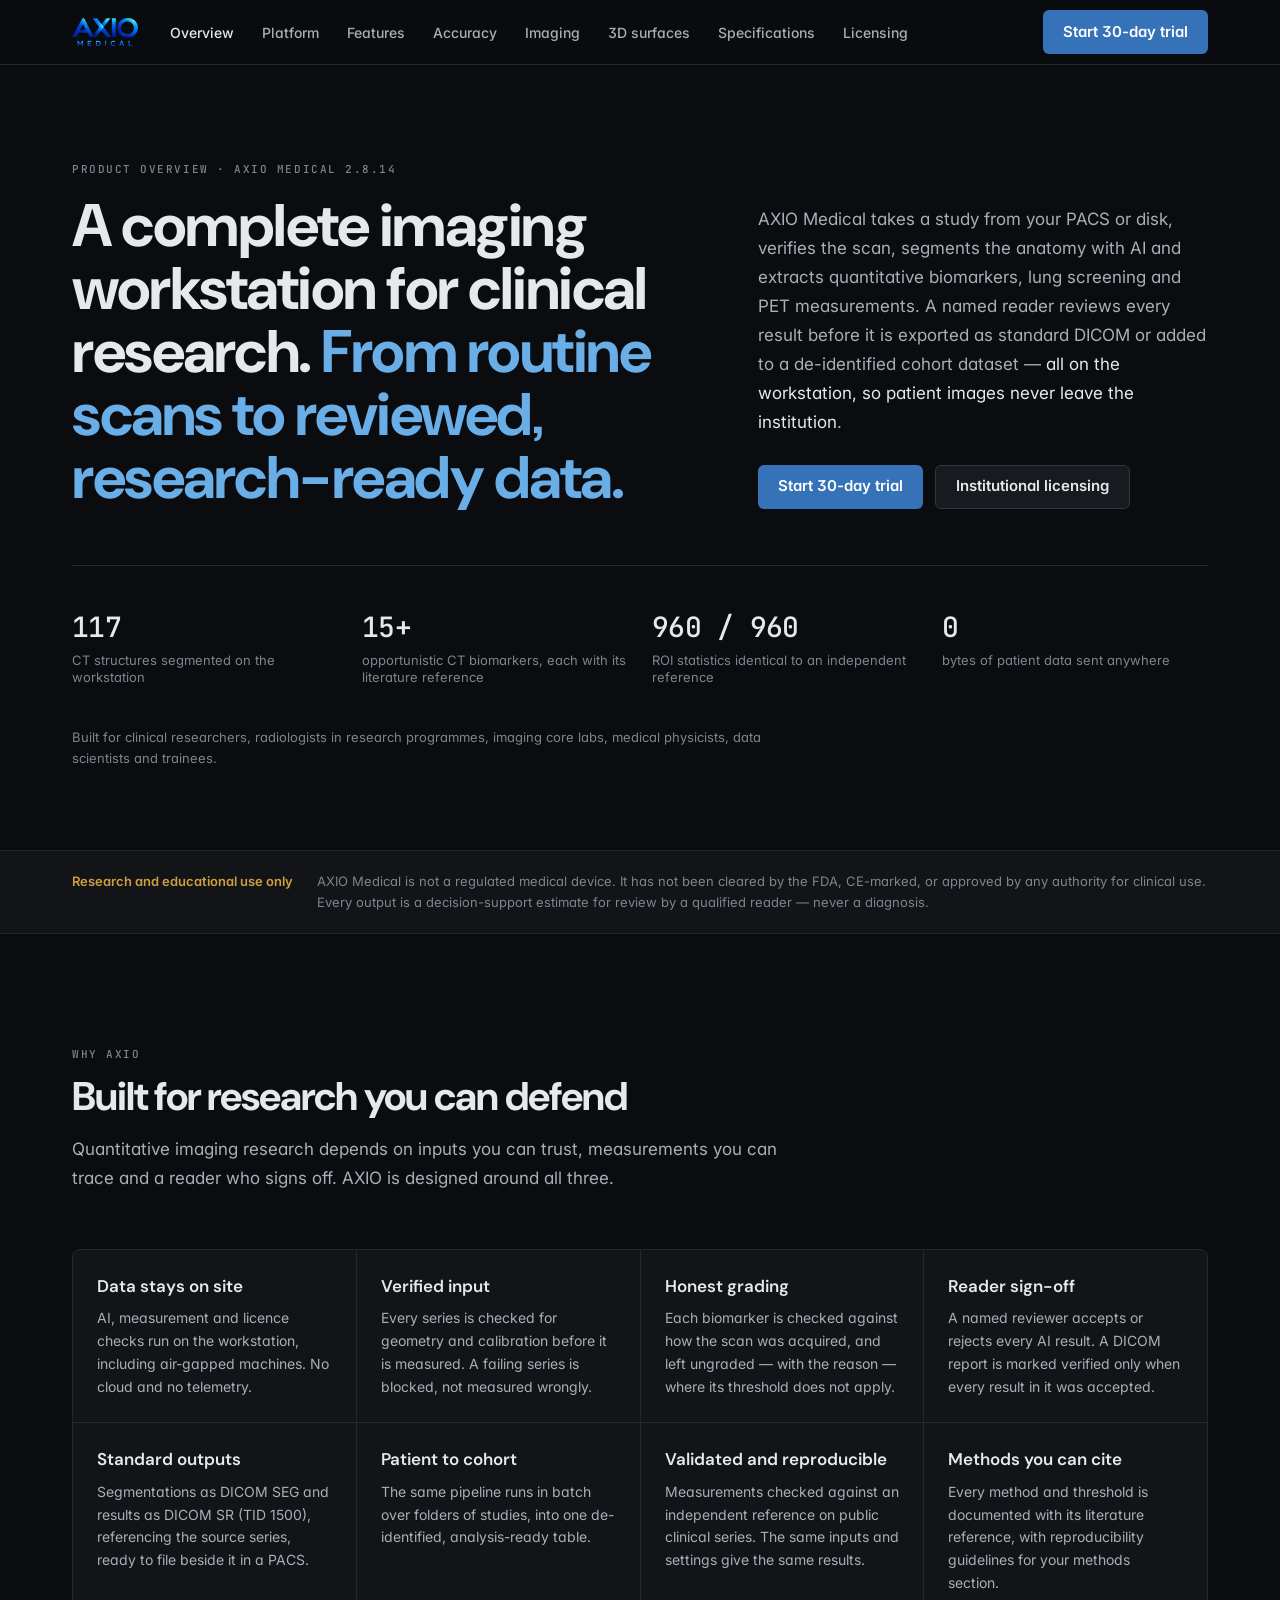
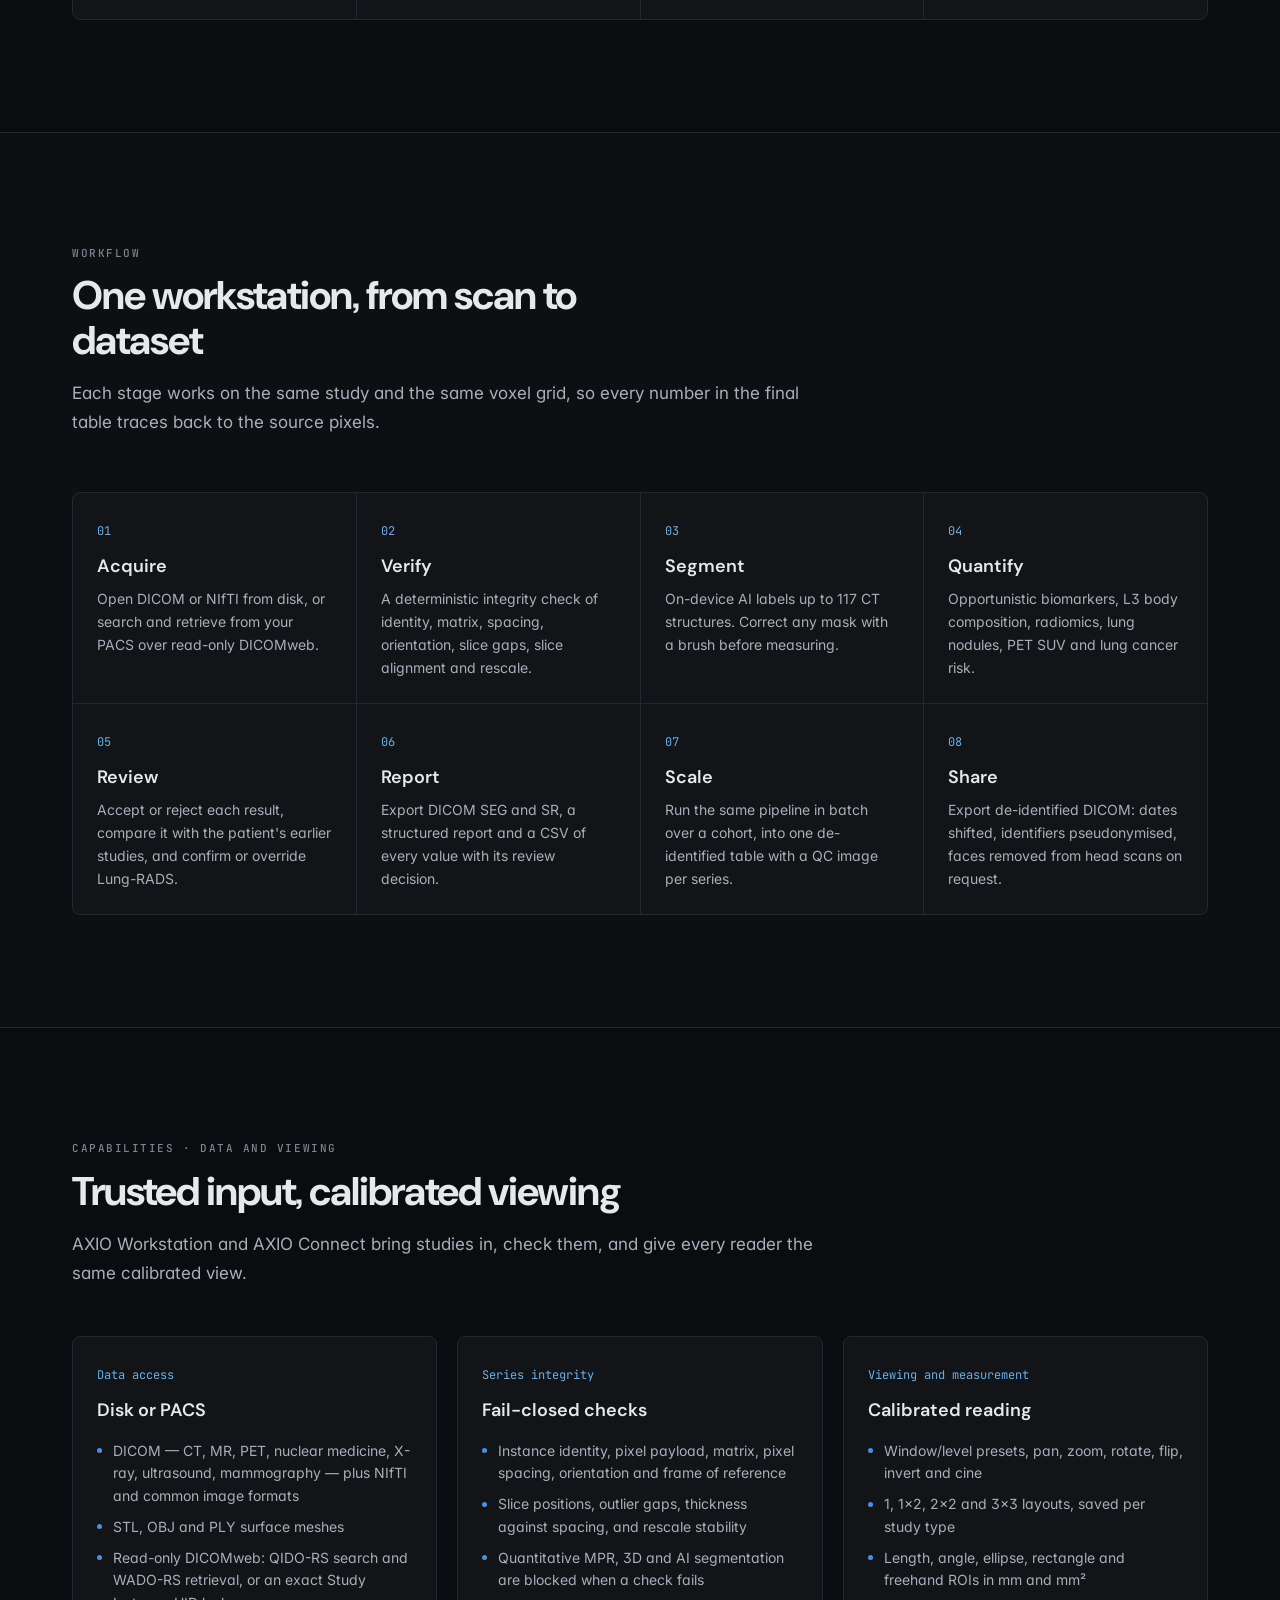
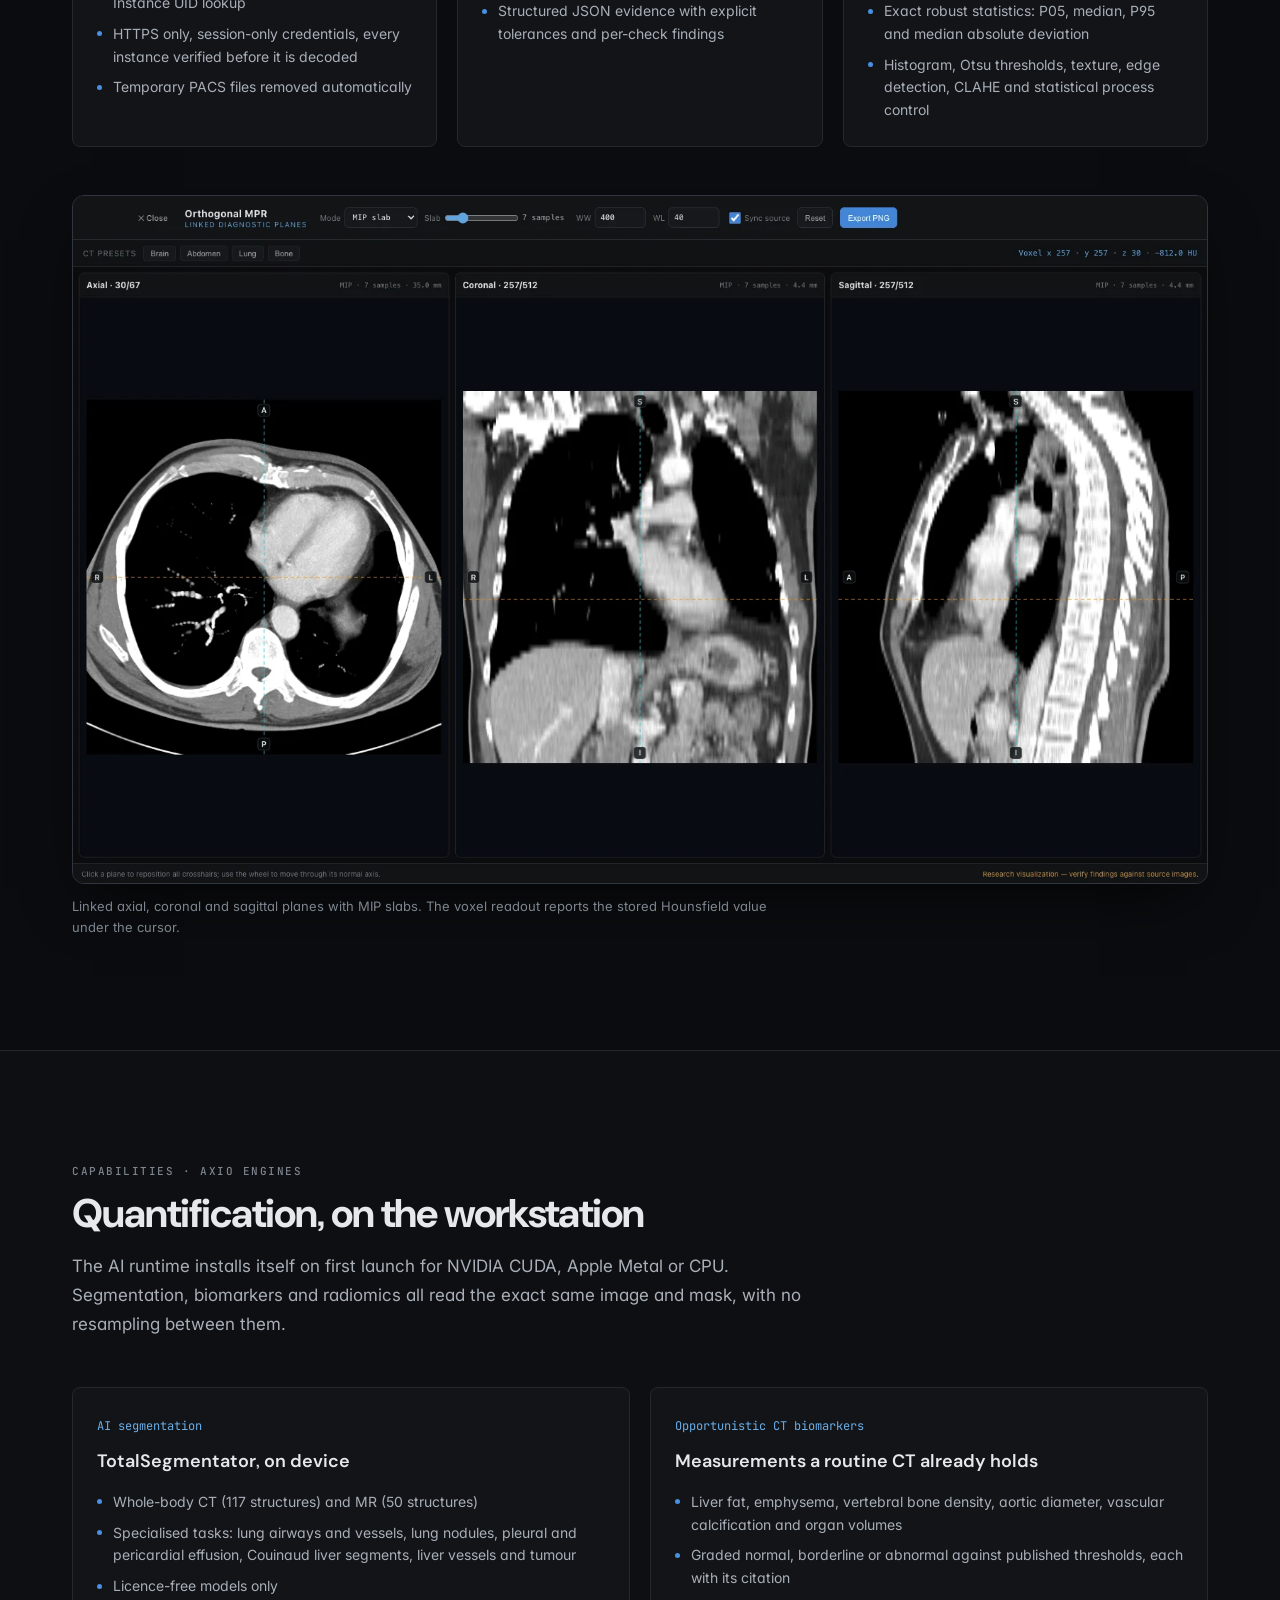
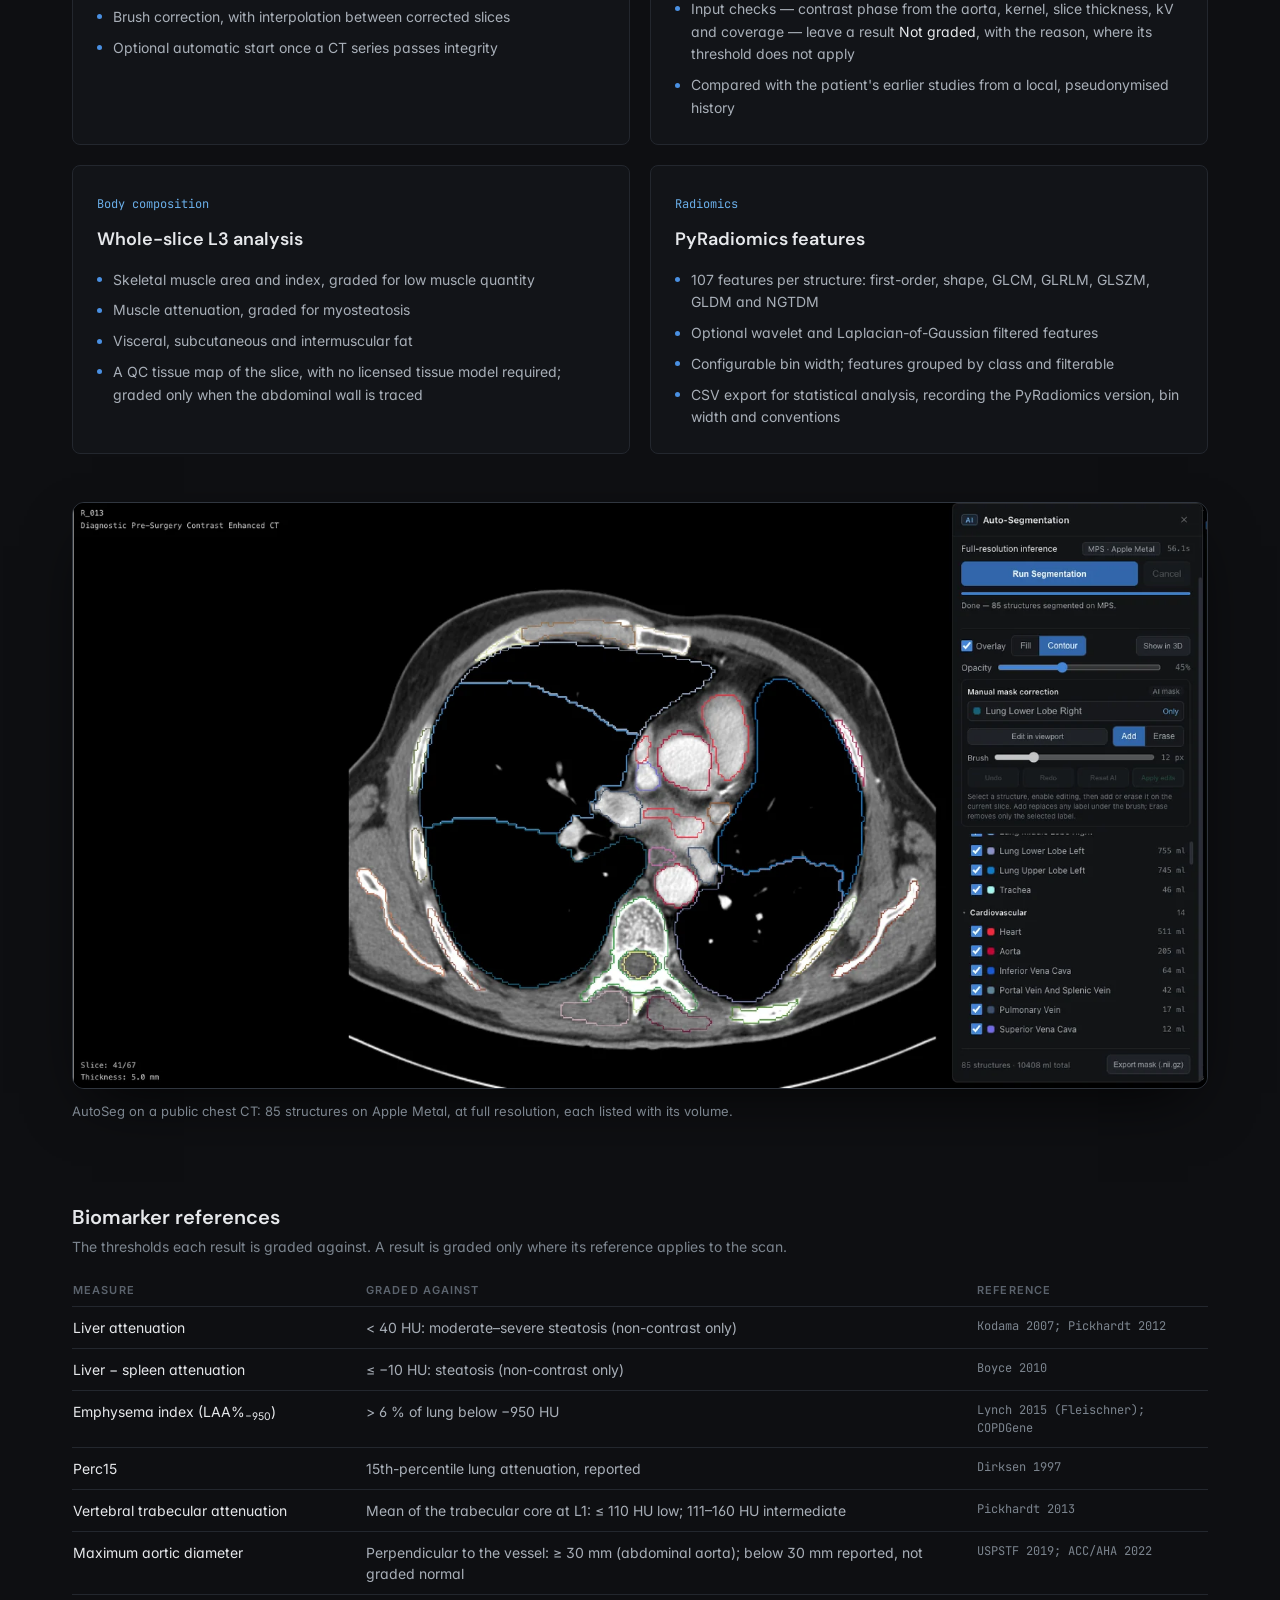
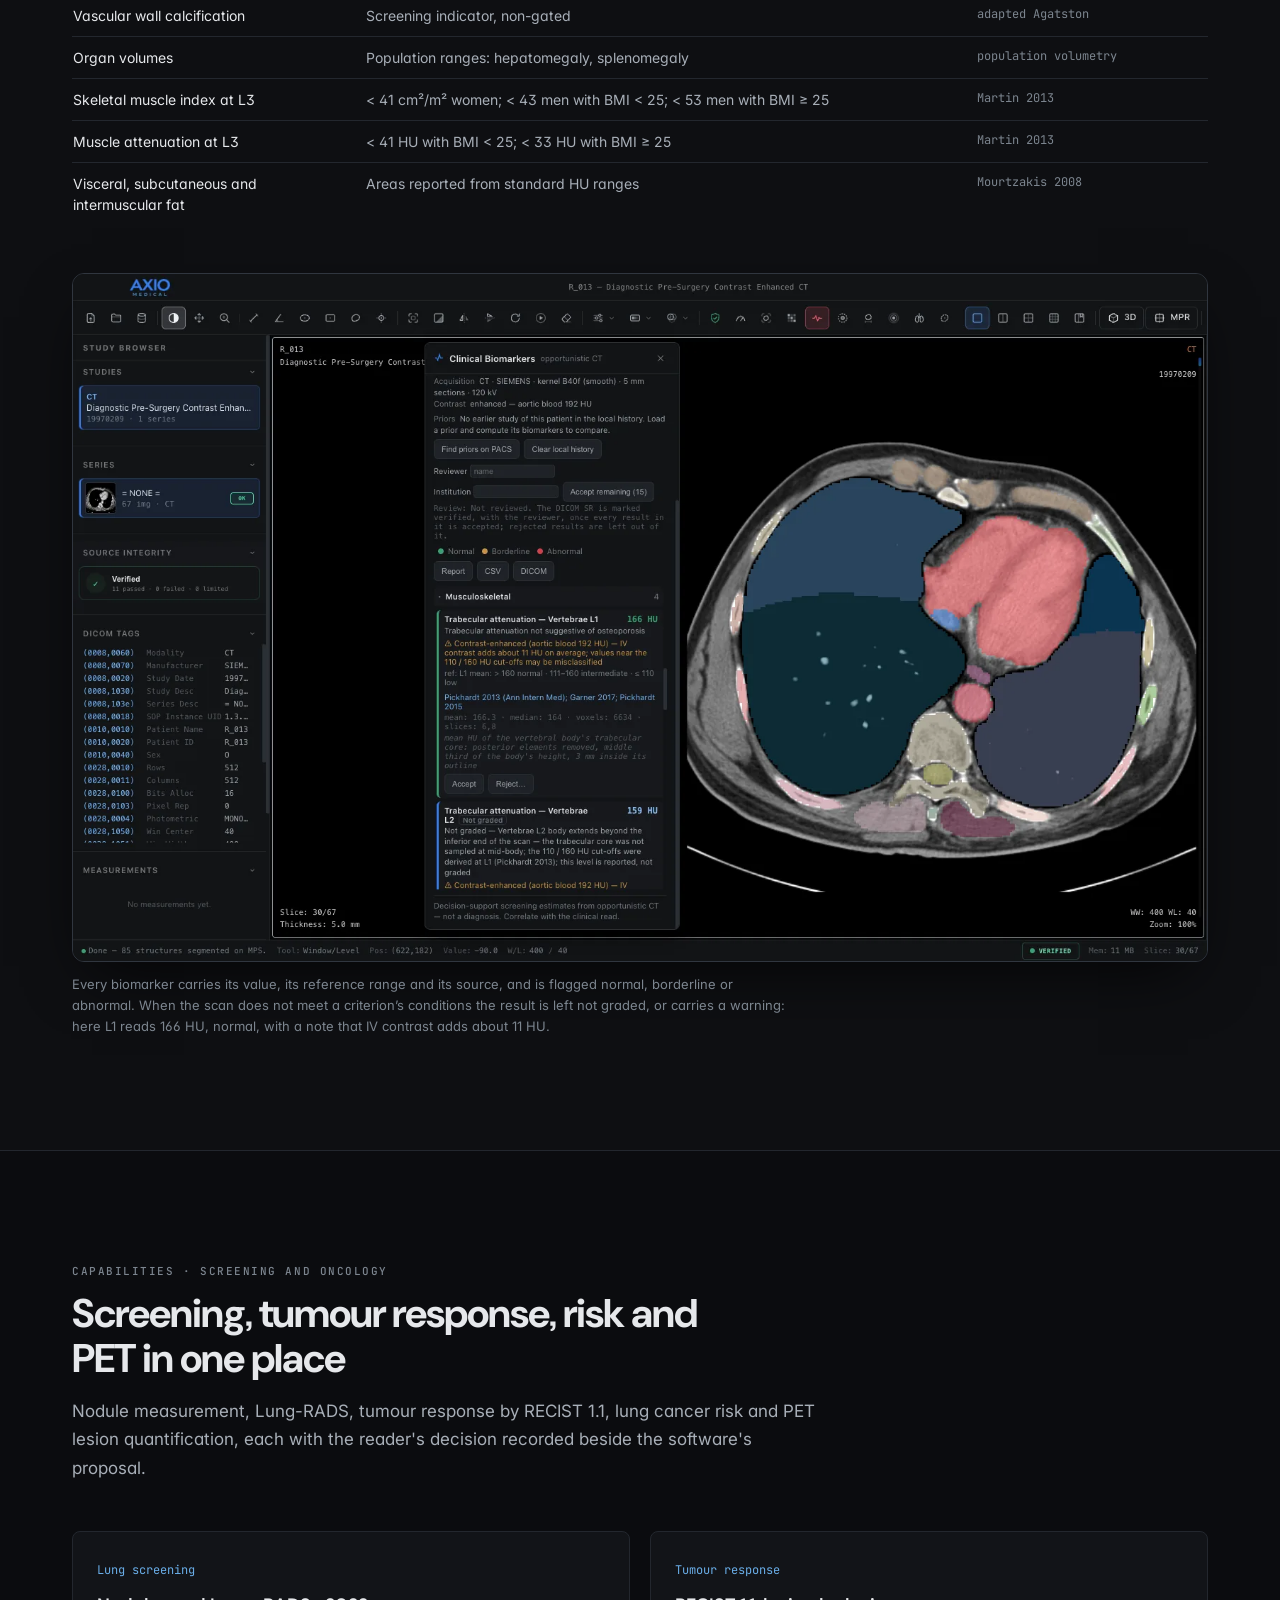
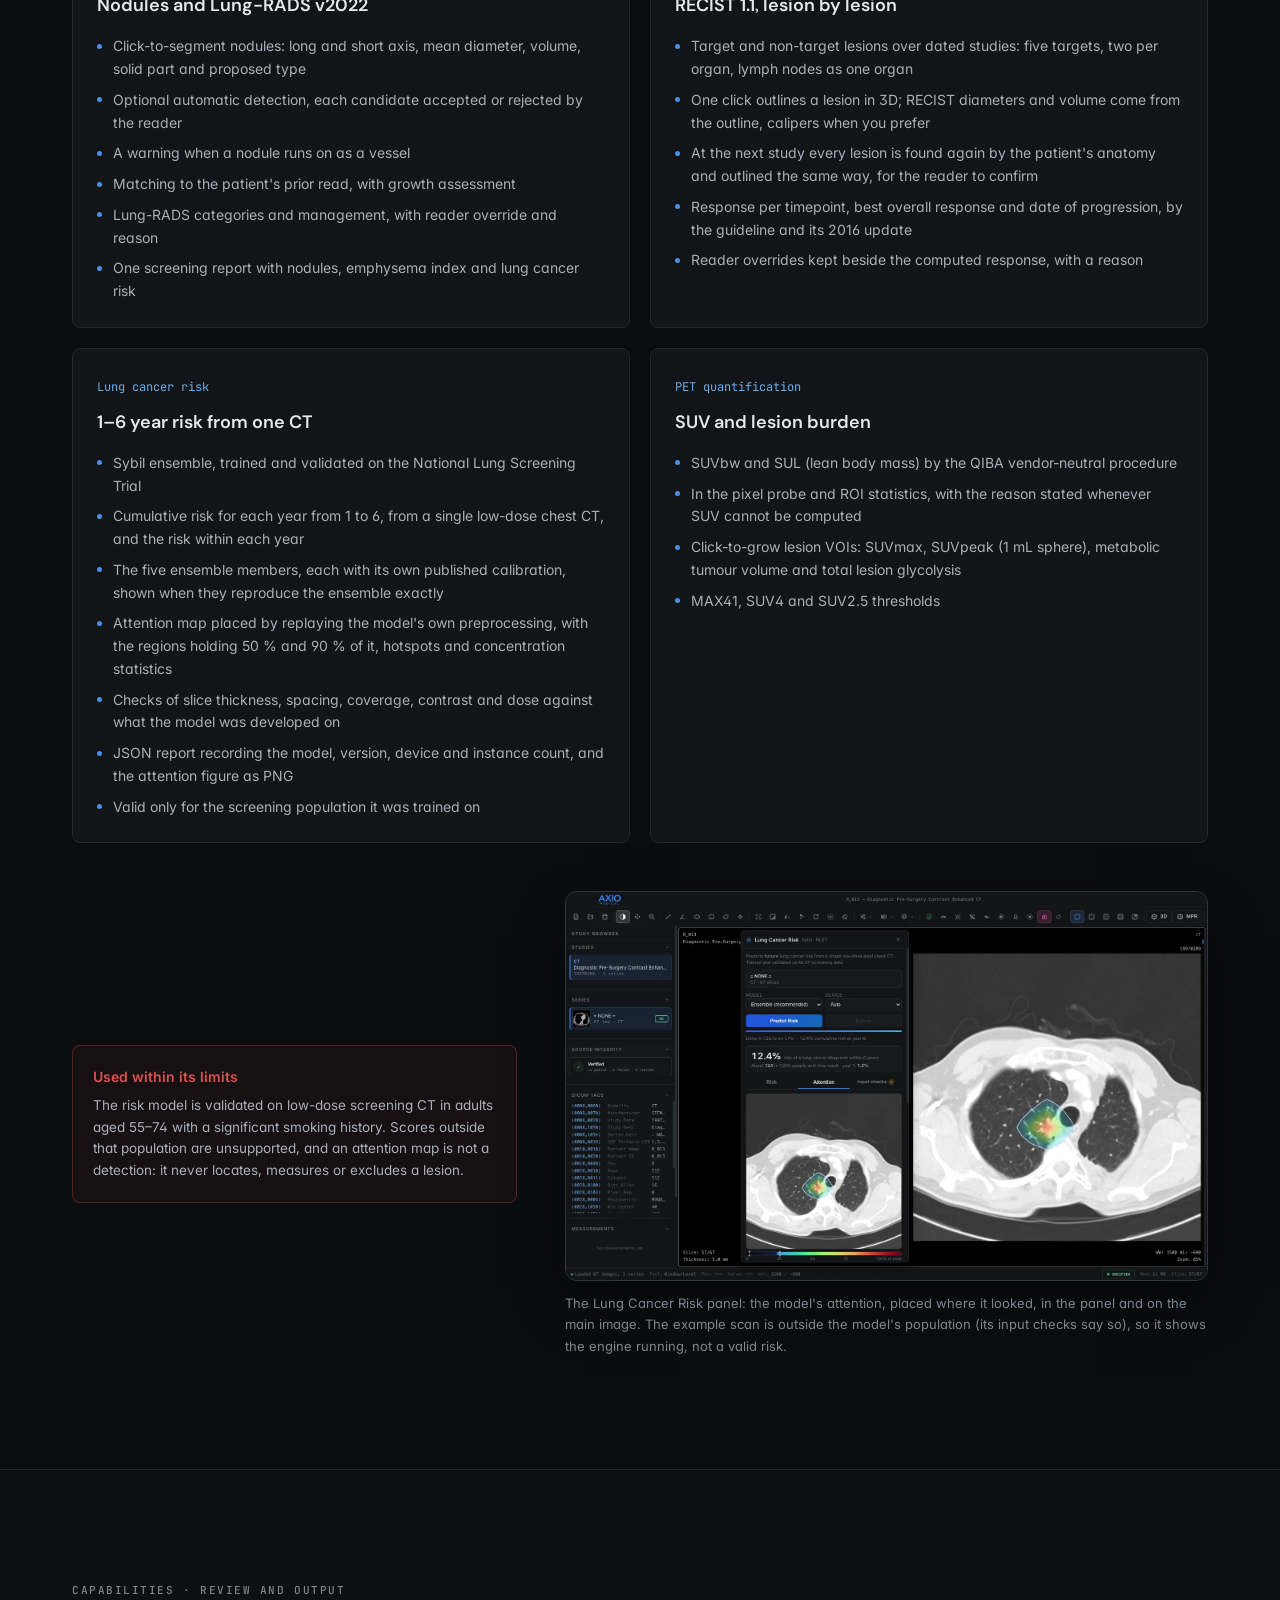
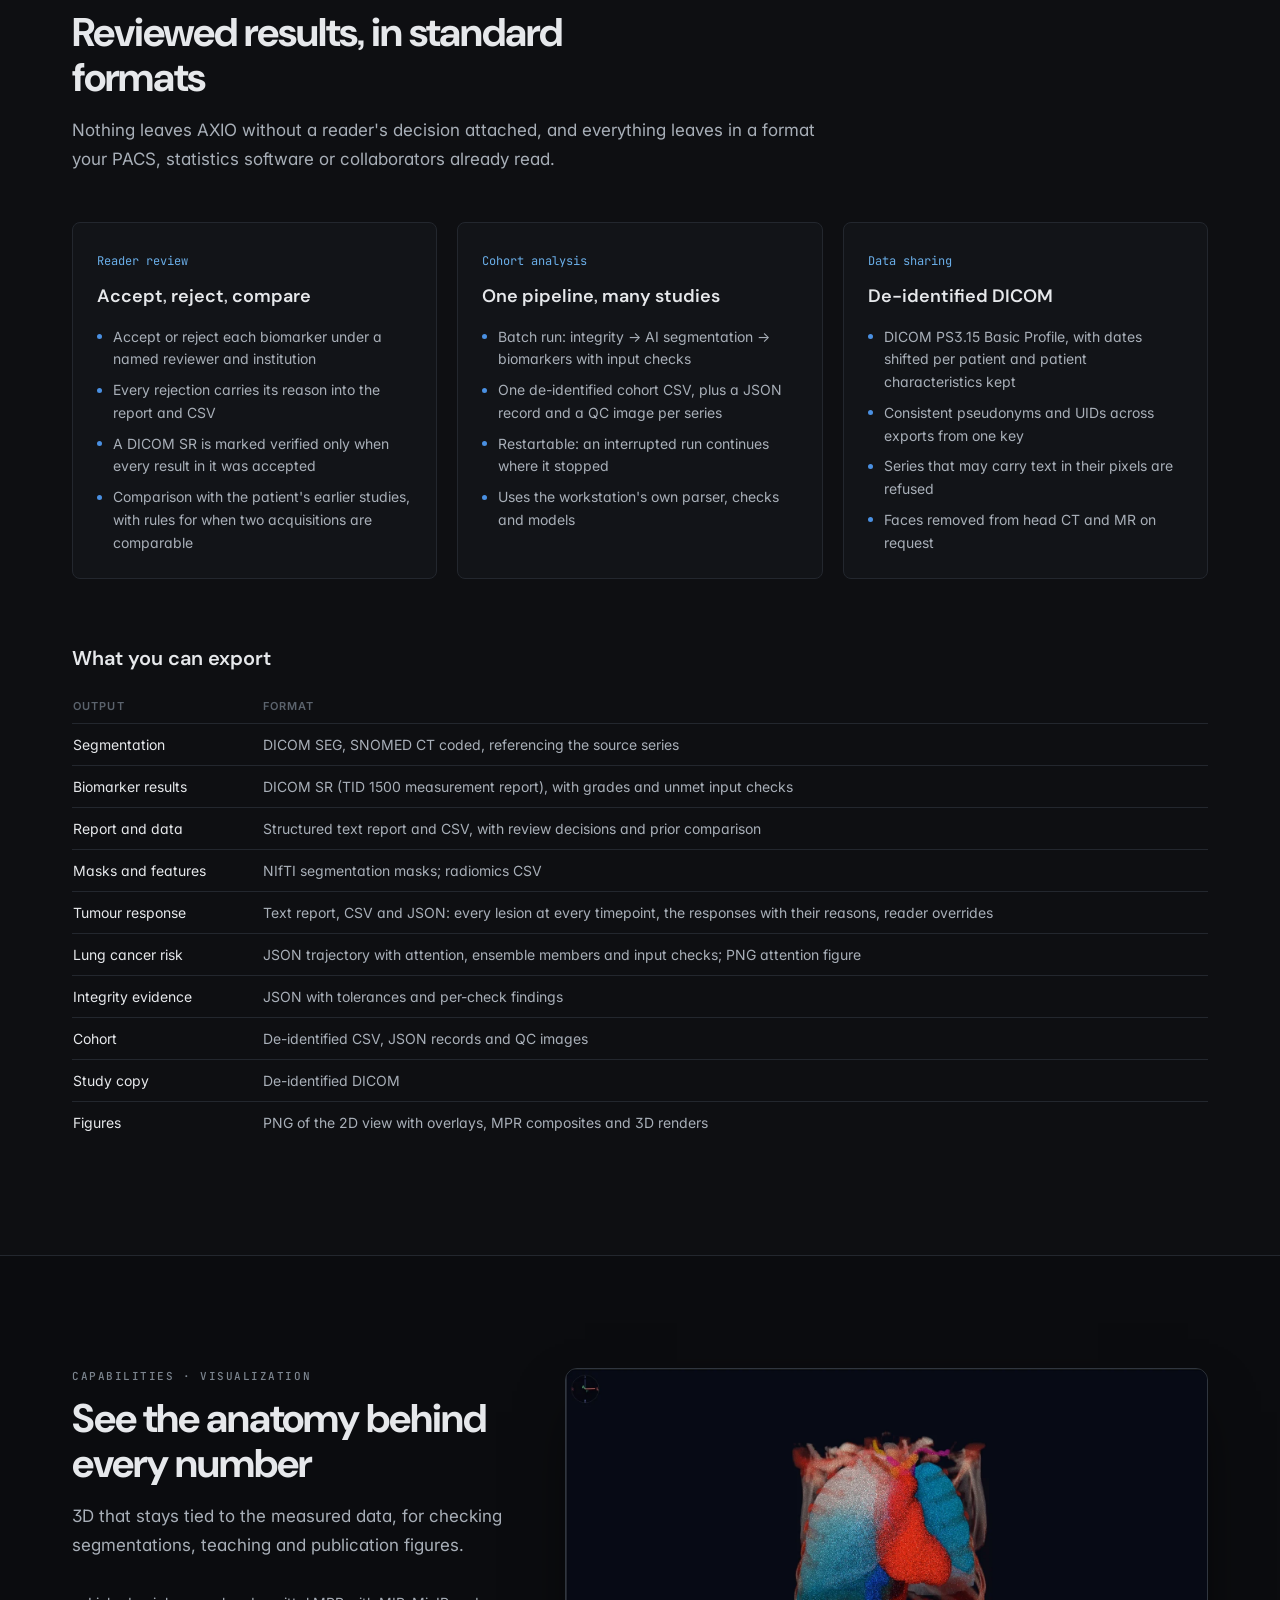
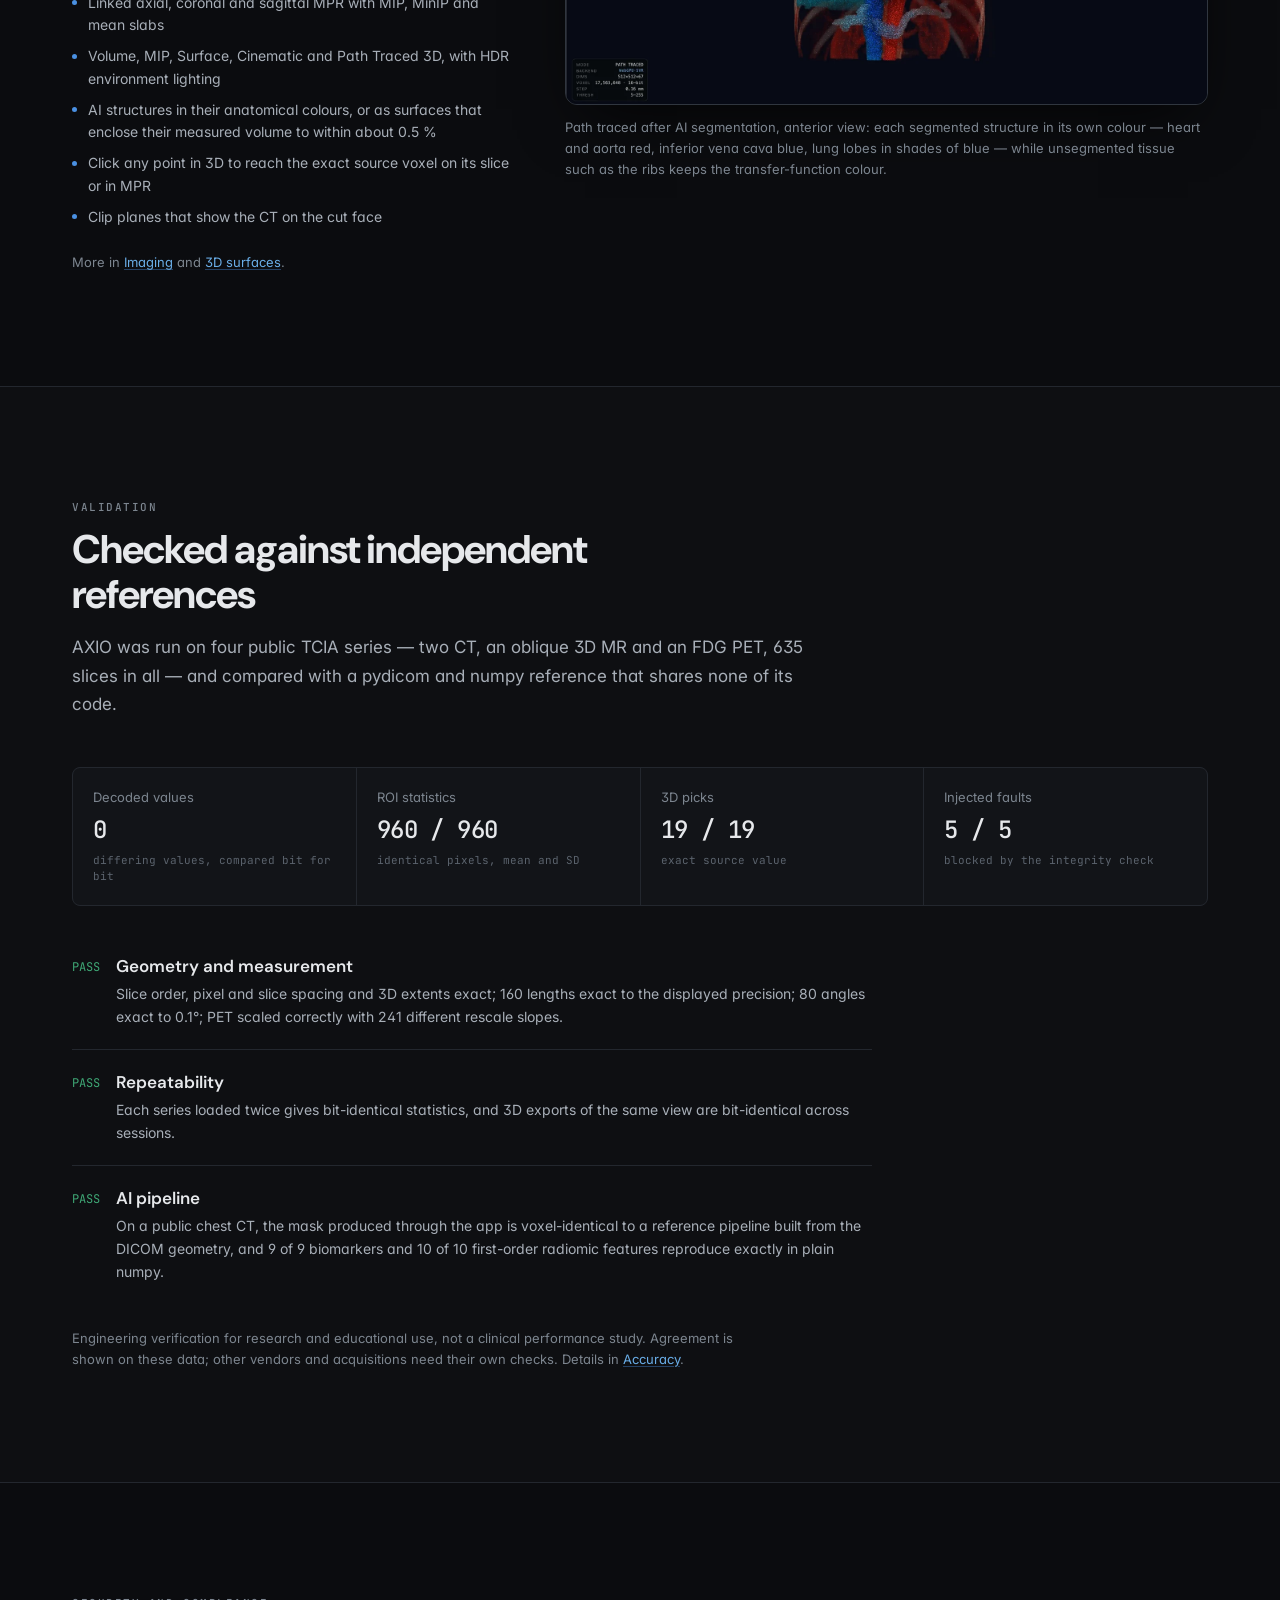
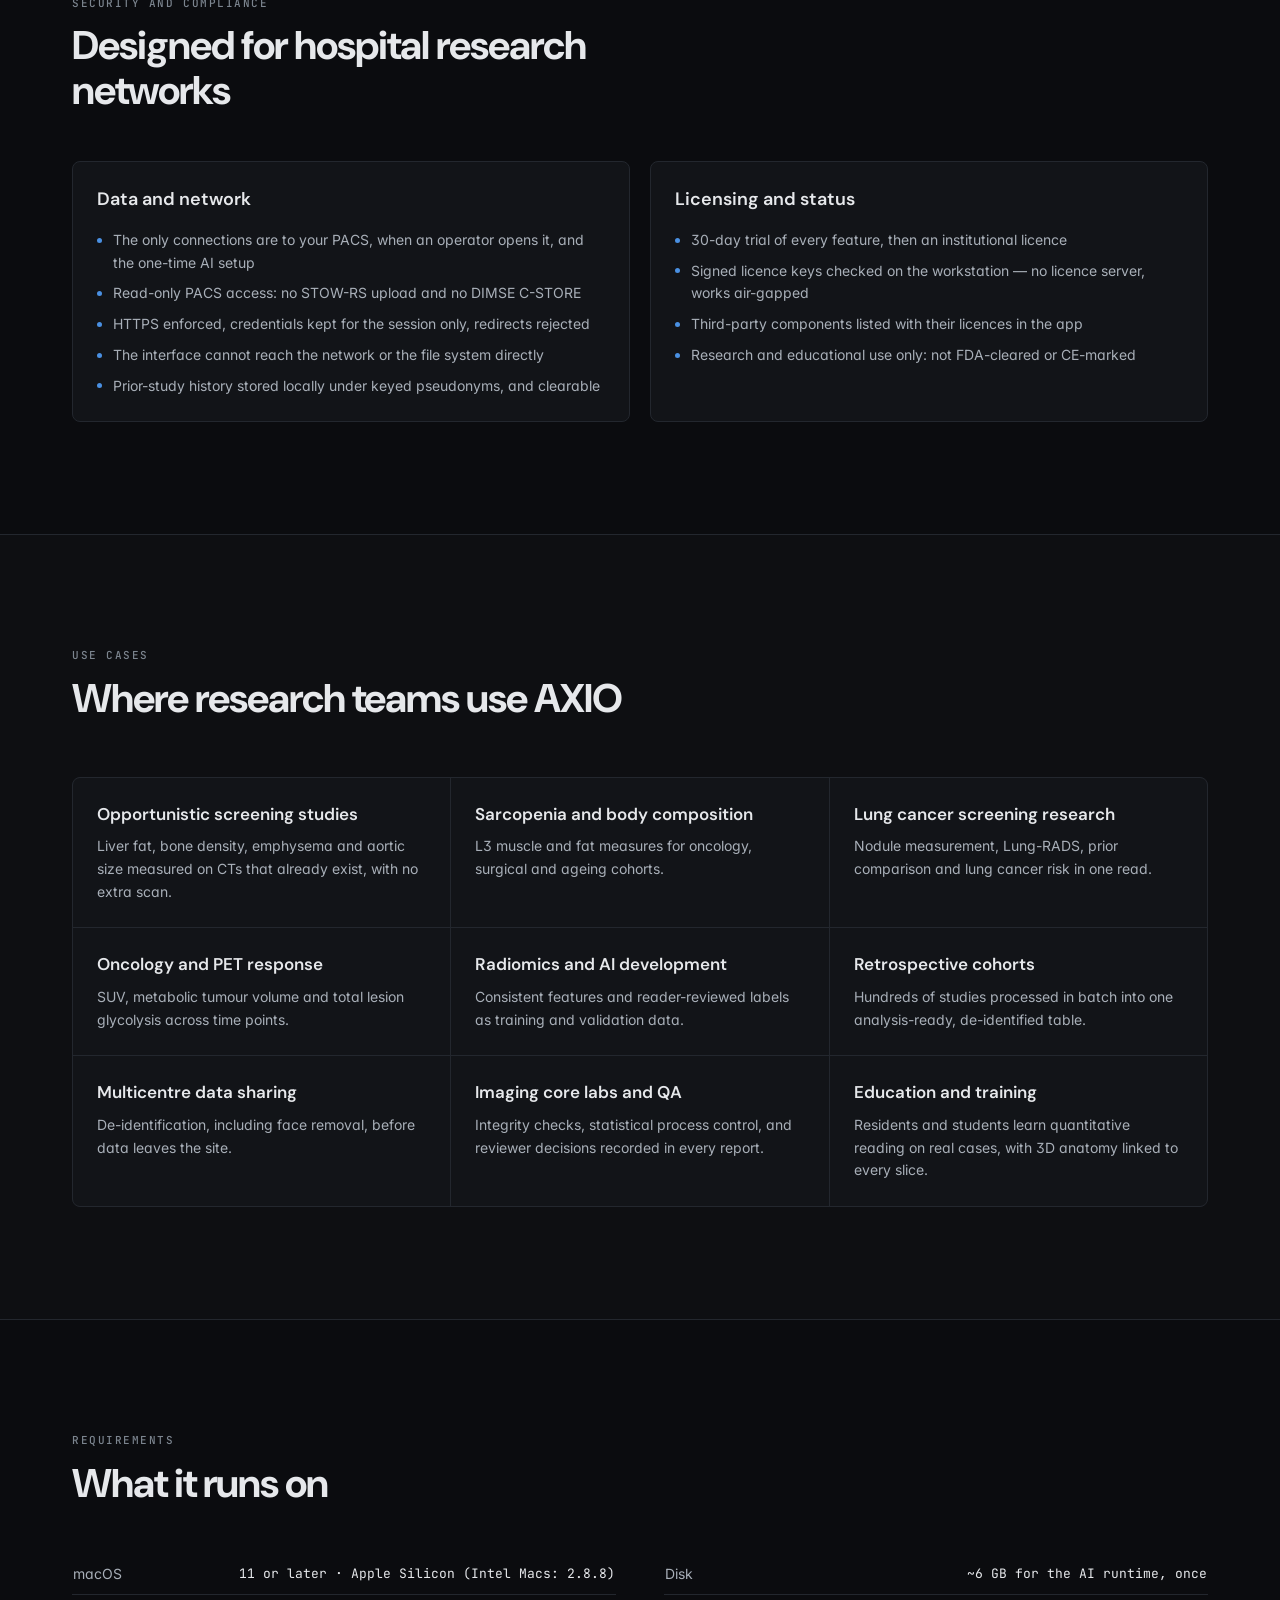
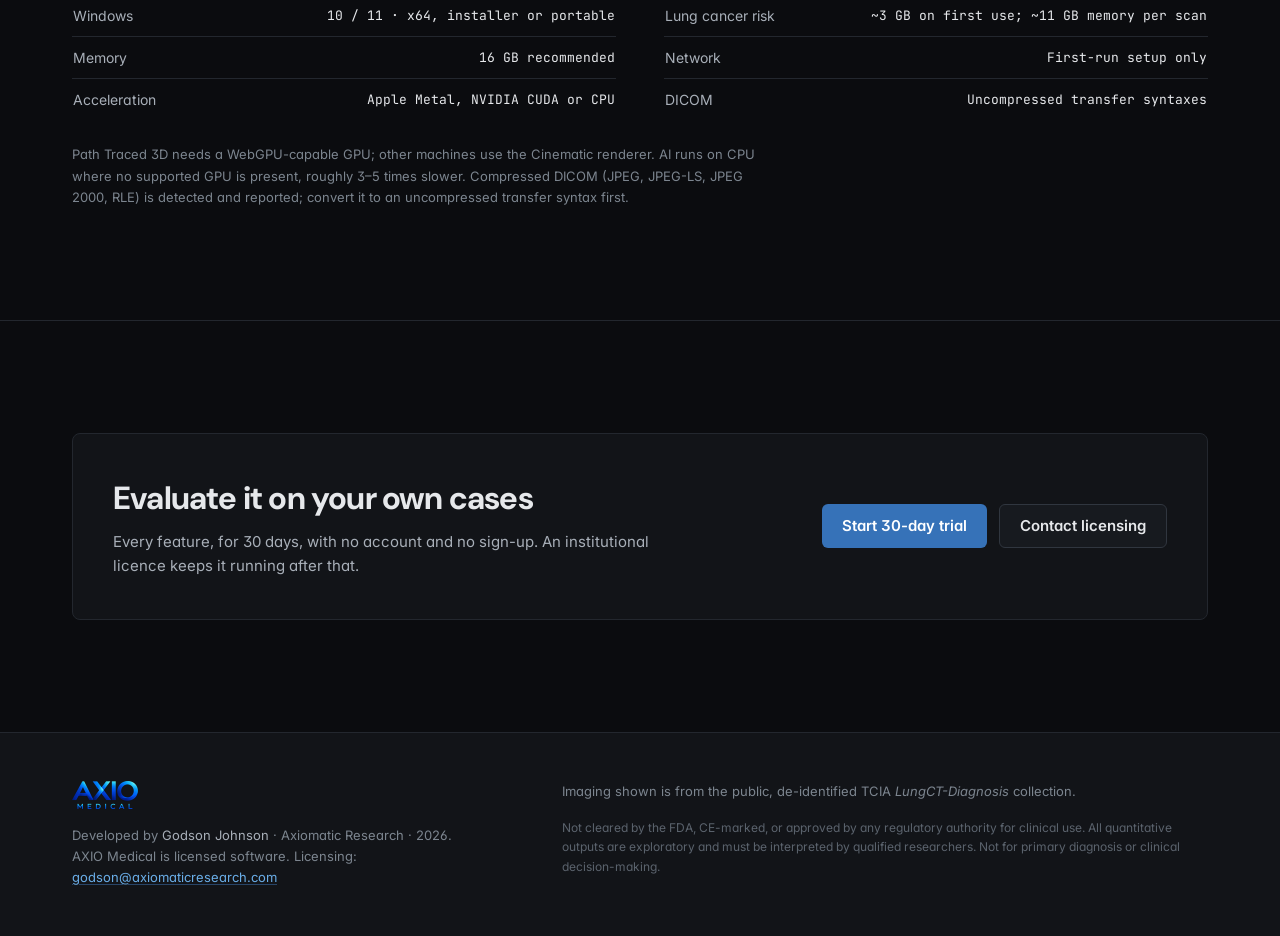
==== overview.html @ 38fcab3a "Website: current 2.8.14 screenshots — overview, biomarkers, cinematic, social preview" ====
<!DOCTYPE html>
<html lang="en">
<head>
<meta charset="UTF-8">
<meta name="viewport" content="width=device-width, initial-scale=1">
<title>AXIO Medical — Product overview</title>
<meta name="description" content="AXIO Medical is a complete imaging workstation for clinical research: verified DICOM input, on-device AI segmentation, opportunistic CT biomarkers, L3 body composition, lung screening, PET quantification, reader review, DICOM SEG and SR output, cohort analysis and de-identification. Research use only.">
<meta name="theme-color" content="#0b0c0f">
<meta property="og:type" content="website">
<meta property="og:title" content="AXIO Medical — Product overview">
<meta property="og:description" content="A complete imaging workstation for clinical research — from routine scans to reviewed, research-ready data, on one secure workstation.">
<meta property="og:image" content="https://godsonj64.github.io/axiomedical3-releases/img/og.png">
<meta name="twitter:card" content="summary_large_image">
<link rel="icon" type="image/png" href="img/favicon.png">
<link rel="apple-touch-icon" href="img/apple-touch-icon.png">
<link rel="preconnect" href="https://fonts.googleapis.com">
<link rel="preconnect" href="https://fonts.gstatic.com" crossorigin>
<link rel="stylesheet" href="https://fonts.googleapis.com/css2?family=DM+Sans:opsz,wght@9..40,500;9..40,600;9..40,700&family=Inter:wght@400;500;600&family=JetBrains+Mono:wght@400;500&display=swap">
<link rel="stylesheet" href="assets/site.css">
</head>
<body>

<a href="#main" class="sr-only focus:not-sr-only focus:fixed focus:left-4 focus:top-4 focus:z-[100] focus:rounded-md focus:bg-accent-strong focus:px-4 focus:py-2 focus:text-white">Skip to content</a>

<!-- ───────────────────────── header ───────────────────────── -->
<header class="sticky top-0 z-50 border-b border-line bg-ground/85 backdrop-blur-md">
  <div class="wrap flex h-16 items-center gap-8">
    <a href="index.html" class="shrink-0" aria-label="AXIO Medical home"><img src="img/logo.png" alt="AXIO Medical" class="h-7 w-auto" width="66" height="28"></a>
    <nav id="navLinks" aria-label="Primary"
         class="absolute left-0 right-0 top-16 hidden flex-col border-b border-line bg-panel px-6 py-2
                lg:static lg:flex lg:flex-row lg:items-center lg:gap-7 lg:border-0 lg:bg-transparent lg:p-0">
      <a class="nav-link active" href="overview.html" aria-current="page">Overview</a>
      <a class="nav-link" href="index.html#platform">Platform</a>
      <a class="nav-link" href="index.html#features">Features</a>
      <a class="nav-link" href="index.html#accuracy">Accuracy</a>
      <a class="nav-link" href="index.html#imaging">Imaging</a>
      <a class="nav-link" href="index.html#surfaces">3D surfaces</a>
      <a class="nav-link" href="index.html#specs">Specifications</a>
      <a class="nav-link" href="index.html#licensing">Licensing</a>
    </nav>
    <div class="ml-auto flex items-center gap-3">
      <a href="index.html#download" class="btn-primary hidden sm:inline-flex">Start 30-day trial</a>
      <button id="navToggle" type="button" aria-expanded="false" aria-controls="navLinks" aria-label="Open menu"
              class="inline-flex h-11 w-11 items-center justify-center rounded-md text-ink-2 hover:bg-panel-2 lg:hidden">
        <svg width="20" height="20" viewBox="0 0 20 20" fill="none" stroke="currentColor" stroke-width="1.6" aria-hidden="true"><path d="M3 6h14M3 10h14M3 14h14"/></svg>
      </button>
    </div>
  </div>
</header>

<main id="main">

<!-- ───────────────────────── hero ───────────────────────── -->
<section id="top" class="border-b border-line">
  <div class="wrap pb-16 pt-16 md:pb-20 md:pt-24">
    <p class="eyebrow">Product overview · AXIO Medical 2.8.14</p>
    <div class="mt-4 grid gap-10 lg:grid-cols-12 lg:items-end">
      <div class="lg:col-span-7">
        <h1 class="font-display text-[clamp(2.25rem,5.2vw,3.75rem)] font-bold leading-[1.05] tracking-tightest">
          A complete imaging workstation for clinical research.
          <span class="text-accent-tint">From routine scans to reviewed, research-ready data.</span>
        </h1>
      </div>
      <div class="lg:col-span-5">
        <p class="text-[17px] leading-[1.7] text-ink-2">
          AXIO Medical takes a study from your PACS or disk, verifies the scan, segments the anatomy with AI and
          extracts quantitative biomarkers, lung screening and PET measurements. A named reader reviews every result
          before it is exported as standard DICOM or added to a de-identified cohort dataset —
          <span class="text-ink-1">all on the workstation, so patient images never leave the institution</span>.
        </p>
        <div class="mt-7 flex flex-wrap gap-3">
          <a href="index.html#download" class="btn-primary">Start 30-day trial</a>
          <a href="index.html#licensing" class="btn-secondary">Institutional licensing</a>
        </div>
      </div>
    </div>

    <dl class="mt-14 grid grid-cols-2 gap-x-6 gap-y-8 border-t border-line pt-10 md:grid-cols-4">
      <div><dt class="sr-only">Structures</dt><dd class="stat-num">117</dd><dd class="stat-label">CT structures segmented on the workstation</dd></div>
      <div><dt class="sr-only">Biomarkers</dt><dd class="stat-num">15+</dd><dd class="stat-label">opportunistic CT biomarkers, each with its literature reference</dd></div>
      <div><dt class="sr-only">ROI agreement</dt><dd class="stat-num">960 / 960</dd><dd class="stat-label">ROI statistics identical to an independent reference</dd></div>
      <div><dt class="sr-only">Offline</dt><dd class="stat-num">0</dd><dd class="stat-label">bytes of patient data sent anywhere</dd></div>
    </dl>

    <p class="fine mt-10">Built for clinical researchers, radiologists in research programmes, imaging core labs, medical physicists, data scientists and trainees.</p>
  </div>
</section>

<!-- ───────────────────────── safety ───────────────────────── -->
<aside class="border-b border-line bg-panel" aria-label="Intended use">
  <div class="wrap flex flex-col gap-2 py-5 md:flex-row md:items-baseline md:gap-6">
    <p class="shrink-0 text-[13px] font-semibold text-warn">Research and educational use only</p>
    <p class="text-[13px] leading-relaxed text-ink-3">AXIO Medical is not a regulated medical device. It has not been cleared by the FDA, CE-marked, or approved by any authority for clinical use. Every output is a decision-support estimate for review by a qualified reader — never a diagnosis.</p>
  </div>
</aside>

<!-- ───────────────────────── why ───────────────────────── -->
<section id="why" class="border-b border-line">
  <div class="wrap py-20 md:py-28">
    <p class="eyebrow">Why AXIO</p>
    <h2 class="h-section mt-3 max-w-[22ch]">Built for research you can defend</h2>
    <p class="lede mt-4">Quantitative imaging research depends on inputs you can trust, measurements you can trace and a reader who signs off. AXIO is designed around all three.</p>

    <ul class="mt-14 grid gap-px overflow-hidden rounded-lg border border-line bg-line sm:grid-cols-2 lg:grid-cols-4">
      <li class="bg-panel p-6">
        <h3 class="font-display text-[17px] font-semibold">Data stays on site</h3>
        <p class="mt-2 text-[14px] leading-relaxed text-ink-2">AI, measurement and licence checks run on the workstation, including air-gapped machines. No cloud and no telemetry.</p>
      </li>
      <li class="bg-panel p-6">
        <h3 class="font-display text-[17px] font-semibold">Verified input</h3>
        <p class="mt-2 text-[14px] leading-relaxed text-ink-2">Every series is checked for geometry and calibration before it is measured. A failing series is blocked, not measured wrongly.</p>
      </li>
      <li class="bg-panel p-6">
        <h3 class="font-display text-[17px] font-semibold">Honest grading</h3>
        <p class="mt-2 text-[14px] leading-relaxed text-ink-2">Each biomarker is checked against how the scan was acquired, and left ungraded — with the reason — where its threshold does not apply.</p>
      </li>
      <li class="bg-panel p-6">
        <h3 class="font-display text-[17px] font-semibold">Reader sign-off</h3>
        <p class="mt-2 text-[14px] leading-relaxed text-ink-2">A named reviewer accepts or rejects every AI result. A DICOM report is marked verified only when every result in it was accepted.</p>
      </li>
      <li class="bg-panel p-6">
        <h3 class="font-display text-[17px] font-semibold">Standard outputs</h3>
        <p class="mt-2 text-[14px] leading-relaxed text-ink-2">Segmentations as DICOM SEG and results as DICOM SR (TID 1500), referencing the source series, ready to file beside it in a PACS.</p>
      </li>
      <li class="bg-panel p-6">
        <h3 class="font-display text-[17px] font-semibold">Patient to cohort</h3>
        <p class="mt-2 text-[14px] leading-relaxed text-ink-2">The same pipeline runs in batch over folders of studies, into one de-identified, analysis-ready table.</p>
      </li>
      <li class="bg-panel p-6">
        <h3 class="font-display text-[17px] font-semibold">Validated and reproducible</h3>
        <p class="mt-2 text-[14px] leading-relaxed text-ink-2">Measurements checked against an independent reference on public clinical series. The same inputs and settings give the same results.</p>
      </li>
      <li class="bg-panel p-6">
        <h3 class="font-display text-[17px] font-semibold">Methods you can cite</h3>
        <p class="mt-2 text-[14px] leading-relaxed text-ink-2">Every method and threshold is documented with its literature reference, with reproducibility guidelines for your methods section.</p>
      </li>
    </ul>
  </div>
</section>

<!-- ───────────────────────── workflow ───────────────────────── -->
<section id="workflow" class="border-b border-line bg-panel/40">
  <div class="wrap py-20 md:py-28">
    <p class="eyebrow">Workflow</p>
    <h2 class="h-section mt-3 max-w-[22ch]">One workstation, from scan to dataset</h2>
    <p class="lede mt-4">Each stage works on the same study and the same voxel grid, so every number in the final table traces back to the source pixels.</p>

    <ol class="mt-14 grid gap-px overflow-hidden rounded-lg border border-line bg-line sm:grid-cols-2 lg:grid-cols-4">
      <li class="bg-panel p-6">
        <span class="module">01</span>
        <h3 class="card-title">Acquire</h3>
        <p class="mt-2 text-[14px] leading-relaxed text-ink-2">Open DICOM or NIfTI from disk, or search and retrieve from your PACS over read-only DICOMweb.</p>
      </li>
      <li class="bg-panel p-6">
        <span class="module">02</span>
        <h3 class="card-title">Verify</h3>
        <p class="mt-2 text-[14px] leading-relaxed text-ink-2">A deterministic integrity check of identity, matrix, spacing, orientation, slice gaps, slice alignment and rescale.</p>
      </li>
      <li class="bg-panel p-6">
        <span class="module">03</span>
        <h3 class="card-title">Segment</h3>
        <p class="mt-2 text-[14px] leading-relaxed text-ink-2">On-device AI labels up to 117 CT structures. Correct any mask with a brush before measuring.</p>
      </li>
      <li class="bg-panel p-6">
        <span class="module">04</span>
        <h3 class="card-title">Quantify</h3>
        <p class="mt-2 text-[14px] leading-relaxed text-ink-2">Opportunistic biomarkers, L3 body composition, radiomics, lung nodules, PET SUV and lung cancer risk.</p>
      </li>
      <li class="bg-panel p-6">
        <span class="module">05</span>
        <h3 class="card-title">Review</h3>
        <p class="mt-2 text-[14px] leading-relaxed text-ink-2">Accept or reject each result, compare it with the patient's earlier studies, and confirm or override Lung-RADS.</p>
      </li>
      <li class="bg-panel p-6">
        <span class="module">06</span>
        <h3 class="card-title">Report</h3>
        <p class="mt-2 text-[14px] leading-relaxed text-ink-2">Export DICOM SEG and SR, a structured report and a CSV of every value with its review decision.</p>
      </li>
      <li class="bg-panel p-6">
        <span class="module">07</span>
        <h3 class="card-title">Scale</h3>
        <p class="mt-2 text-[14px] leading-relaxed text-ink-2">Run the same pipeline in batch over a cohort, into one de-identified table with a QC image per series.</p>
      </li>
      <li class="bg-panel p-6">
        <span class="module">08</span>
        <h3 class="card-title">Share</h3>
        <p class="mt-2 text-[14px] leading-relaxed text-ink-2">Export de-identified DICOM: dates shifted, identifiers pseudonymised, faces removed from head scans on request.</p>
      </li>
    </ol>
  </div>
</section>

<!-- ───────────────────────── data and viewing ───────────────────────── -->
<section id="data" class="border-b border-line">
  <div class="wrap py-20 md:py-28">
    <p class="eyebrow">Capabilities · Data and viewing</p>
    <h2 class="h-section mt-3 max-w-[22ch]">Trusted input, calibrated viewing</h2>
    <p class="lede mt-4">AXIO Workstation and AXIO Connect bring studies in, check them, and give every reader the same calibrated view.</p>

    <div class="mt-12 grid gap-5 md:grid-cols-2 lg:grid-cols-3">
      <div class="card">
        <span class="module">Data access</span>
        <h3 class="card-title">Disk or PACS</h3>
        <ul class="bullets mt-4">
          <li>DICOM — CT, MR, PET, nuclear medicine, X-ray, ultrasound, mammography — plus NIfTI and common image formats</li>
          <li>STL, OBJ and PLY surface meshes</li>
          <li>Read-only DICOMweb: QIDO-RS search and WADO-RS retrieval, or an exact Study Instance UID lookup</li>
          <li>HTTPS only, session-only credentials, every instance verified before it is decoded</li>
          <li>Temporary PACS files removed automatically</li>
        </ul>
      </div>
      <div class="card">
        <span class="module">Series integrity</span>
        <h3 class="card-title">Fail-closed checks</h3>
        <ul class="bullets mt-4">
          <li>Instance identity, pixel payload, matrix, pixel spacing, orientation and frame of reference</li>
          <li>Slice positions, outlier gaps, thickness against spacing, and rescale stability</li>
          <li>Quantitative MPR, 3D and AI segmentation are blocked when a check fails</li>
          <li>Structured JSON evidence with explicit tolerances and per-check findings</li>
        </ul>
      </div>
      <div class="card">
        <span class="module">Viewing and measurement</span>
        <h3 class="card-title">Calibrated reading</h3>
        <ul class="bullets mt-4">
          <li>Window/level presets, pan, zoom, rotate, flip, invert and cine</li>
          <li>1, 1&times;2, 2&times;2 and 3&times;3 layouts, saved per study type</li>
          <li>Length, angle, ellipse, rectangle and freehand ROIs in mm and mm&sup2;</li>
          <li>Exact robust statistics: P05, median, P95 and median absolute deviation</li>
          <li>Histogram, Otsu thresholds, texture, edge detection, CLAHE and statistical process control</li>
        </ul>
      </div>
    </div>

    <figure class="mt-12">
      <div class="figure-frame"><img src="img/mpr.webp" width="1600" height="969" loading="lazy" alt="Linked axial, coronal and sagittal views of a chest CT with MIP slabs, each pane marked with patient orientation letters."></div>
      <figcaption class="caption">Linked axial, coronal and sagittal planes with MIP slabs. The voxel readout reports the stored Hounsfield value under the cursor.</figcaption>
    </figure>
  </div>
</section>

<!-- ───────────────────────── AI quantification ───────────────────────── -->
<section id="quantification" class="border-b border-line bg-panel/40">
  <div class="wrap py-20 md:py-28">
    <p class="eyebrow">Capabilities · AXIO Engines</p>
    <h2 class="h-section mt-3 max-w-[22ch]">Quantification, on the workstation</h2>
    <p class="lede mt-4">The AI runtime installs itself on first launch for NVIDIA CUDA, Apple Metal or CPU. Segmentation, biomarkers and radiomics all read the exact same image and mask, with no resampling between them.</p>

    <div class="mt-12 grid gap-5 md:grid-cols-2">
      <div class="card">
        <span class="module">AI segmentation</span>
        <h3 class="card-title">TotalSegmentator, on device</h3>
        <ul class="bullets mt-4">
          <li>Whole-body CT (117 structures) and MR (50 structures)</li>
          <li>Specialised tasks: lung airways and vessels, lung nodules, pleural and pericardial effusion, Couinaud liver segments, liver vessels and tumour</li>
          <li>Licence-free models only</li>
          <li>Brush correction, with interpolation between corrected slices</li>
          <li>Optional automatic start once a CT series passes integrity</li>
        </ul>
      </div>
      <div class="card">
        <span class="module">Opportunistic CT biomarkers</span>
        <h3 class="card-title">Measurements a routine CT already holds</h3>
        <ul class="bullets mt-4">
          <li>Liver fat, emphysema, vertebral bone density, aortic diameter, vascular calcification and organ volumes</li>
          <li>Graded normal, borderline or abnormal against published thresholds, each with its citation</li>
          <li>Input checks — contrast phase from the aorta, kernel, slice thickness, kV and coverage — leave a result <span class="text-ink-1">Not graded</span>, with the reason, where its threshold does not apply</li>
          <li>Compared with the patient's earlier studies from a local, pseudonymised history</li>
        </ul>
      </div>
      <div class="card">
        <span class="module">Body composition</span>
        <h3 class="card-title">Whole-slice L3 analysis</h3>
        <ul class="bullets mt-4">
          <li>Skeletal muscle area and index, graded for low muscle quantity</li>
          <li>Muscle attenuation, graded for myosteatosis</li>
          <li>Visceral, subcutaneous and intermuscular fat</li>
          <li>A QC tissue map of the slice, with no licensed tissue model required; graded only when the abdominal wall is traced</li>
        </ul>
      </div>
      <div class="card">
        <span class="module">Radiomics</span>
        <h3 class="card-title">PyRadiomics features</h3>
        <ul class="bullets mt-4">
          <li>107 features per structure: first-order, shape, GLCM, GLRLM, GLSZM, GLDM and NGTDM</li>
          <li>Optional wavelet and Laplacian-of-Gaussian filtered features</li>
          <li>Configurable bin width; features grouped by class and filterable</li>
          <li>CSV export for statistical analysis, recording the PyRadiomics version, bin width and conventions</li>
        </ul>
      </div>
    </div>

    <figure class="mt-12">
      <div class="figure-frame"><img src="img/seg-contours.webp" width="1600" height="825" loading="lazy" alt="Axial chest CT with AI contours around the lung lobes, heart, aorta, vertebra and ribs, beside the Auto-Segmentation panel listing structure volumes."></div>
      <figcaption class="caption">AutoSeg on a public chest CT: 85 structures on Apple Metal, at full resolution, each listed with its volume.</figcaption>
    </figure>

    <div class="mt-20">
      <h3 class="font-display text-[20px] font-semibold">Biomarker references</h3>
      <p class="mt-1 text-[14px] text-ink-3">The thresholds each result is graded against. A result is graded only where its reference applies to the scan.</p>
      <div class="mt-6 overflow-x-auto">
        <table class="reftbl min-w-[640px]">
          <thead><tr><th scope="col">Measure</th><th scope="col">Graded against</th><th scope="col">Reference</th></tr></thead>
          <tbody>
            <tr><td>Liver attenuation</td><td>&lt; 40 HU: moderate–severe steatosis (non-contrast only)</td><td class="ref">Kodama 2007; Pickhardt 2012</td></tr>
            <tr><td>Liver − spleen attenuation</td><td>&le; −10 HU: steatosis (non-contrast only)</td><td class="ref">Boyce 2010</td></tr>
            <tr><td>Emphysema index (LAA%<sub>−950</sub>)</td><td>&gt; 6 % of lung below −950 HU</td><td class="ref">Lynch 2015 (Fleischner); COPDGene</td></tr>
            <tr><td>Perc15</td><td>15th-percentile lung attenuation, reported</td><td class="ref">Dirksen 1997</td></tr>
            <tr><td>Vertebral trabecular attenuation</td><td>Mean of the trabecular core at L1: &le; 110 HU low; 111–160 HU intermediate</td><td class="ref">Pickhardt 2013</td></tr>
            <tr><td>Maximum aortic diameter</td><td>Perpendicular to the vessel: &ge; 30 mm (abdominal aorta); below 30 mm reported, not graded normal</td><td class="ref">USPSTF 2019; ACC/AHA 2022</td></tr>
            <tr><td>Vascular wall calcification</td><td>Screening indicator, non-gated</td><td class="ref">adapted Agatston</td></tr>
            <tr><td>Organ volumes</td><td>Population ranges: hepatomegaly, splenomegaly</td><td class="ref">population volumetry</td></tr>
            <tr><td>Skeletal muscle index at L3</td><td>&lt; 41 cm&sup2;/m&sup2; women; &lt; 43 men with BMI &lt; 25; &lt; 53 men with BMI &ge; 25</td><td class="ref">Martin 2013</td></tr>
            <tr><td>Muscle attenuation at L3</td><td>&lt; 41 HU with BMI &lt; 25; &lt; 33 HU with BMI &ge; 25</td><td class="ref">Martin 2013</td></tr>
            <tr><td>Visceral, subcutaneous and intermuscular fat</td><td>Areas reported from standard HU ranges</td><td class="ref">Mourtzakis 2008</td></tr>
          </tbody>
        </table>
      </div>
    </div>

    <figure class="mt-12">
      <div class="figure-frame"><img src="img/biomarkers.webp" width="1600" height="969" loading="lazy" alt="The Clinical Biomarkers panel: the acquisition and contrast checks, the review controls, and L1 trabecular attenuation of 166 HU flagged normal, with its reference range, its sources and a contrast warning."></div>
      <figcaption class="caption">Every biomarker carries its value, its reference range and its source, and is flagged normal, borderline or abnormal. When the scan does not meet a criterion’s conditions the result is left not graded, or carries a warning: here L1 reads 166 HU, normal, with a note that IV contrast adds about 11 HU.</figcaption>
    </figure>
  </div>
</section>

<!-- ───────────────────────── screening and oncology ───────────────────────── -->
<section id="screening" class="border-b border-line">
  <div class="wrap py-20 md:py-28">
    <p class="eyebrow">Capabilities · Screening and oncology</p>
    <h2 class="h-section mt-3 max-w-[24ch]">Screening, tumour response, risk and PET in one place</h2>
    <p class="lede mt-4">Nodule measurement, Lung-RADS, tumour response by RECIST 1.1, lung cancer risk and PET lesion quantification, each with the reader's decision recorded beside the software's proposal.</p>

    <div class="mt-12 grid gap-5 md:grid-cols-2 lg:grid-cols-2">
      <div class="card">
        <span class="module">Lung screening</span>
        <h3 class="card-title">Nodules and Lung-RADS v2022</h3>
        <ul class="bullets mt-4">
          <li>Click-to-segment nodules: long and short axis, mean diameter, volume, solid part and proposed type</li>
          <li>Optional automatic detection, each candidate accepted or rejected by the reader</li>
          <li>A warning when a nodule runs on as a vessel</li>
          <li>Matching to the patient's prior read, with growth assessment</li>
          <li>Lung-RADS categories and management, with reader override and reason</li>
          <li>One screening report with nodules, emphysema index and lung cancer risk</li>
        </ul>
      </div>
      <div class="card">
        <span class="module">Tumour response</span>
        <h3 class="card-title">RECIST 1.1, lesion by lesion</h3>
        <ul class="bullets mt-4">
          <li>Target and non-target lesions over dated studies: five targets, two per organ, lymph nodes as one organ</li>
          <li>One click outlines a lesion in 3D; RECIST diameters and volume come from the outline, calipers when you prefer</li>
          <li>At the next study every lesion is found again by the patient's anatomy and outlined the same way, for the reader to confirm</li>
          <li>Response per timepoint, best overall response and date of progression, by the guideline and its 2016 update</li>
          <li>Reader overrides kept beside the computed response, with a reason</li>
        </ul>
      </div>
      <div class="card">
        <span class="module">Lung cancer risk</span>
        <h3 class="card-title">1–6 year risk from one CT</h3>
        <ul class="bullets mt-4">
          <li>Sybil ensemble, trained and validated on the National Lung Screening Trial</li>
          <li>Cumulative risk for each year from 1 to 6, from a single low-dose chest CT, and the risk within each year</li>
          <li>The five ensemble members, each with its own published calibration, shown when they reproduce the ensemble exactly</li>
          <li>Attention map placed by replaying the model's own preprocessing, with the regions holding 50 % and 90 % of it, hotspots and concentration statistics</li>
          <li>Checks of slice thickness, spacing, coverage, contrast and dose against what the model was developed on</li>
          <li>JSON report recording the model, version, device and instance count, and the attention figure as PNG</li>
          <li>Valid only for the screening population it was trained on</li>
        </ul>
      </div>
      <div class="card">
        <span class="module">PET quantification</span>
        <h3 class="card-title">SUV and lesion burden</h3>
        <ul class="bullets mt-4">
          <li>SUVbw and SUL (lean body mass) by the QIBA vendor-neutral procedure</li>
          <li>In the pixel probe and ROI statistics, with the reason stated whenever SUV cannot be computed</li>
          <li>Click-to-grow lesion VOIs: SUVmax, SUVpeak (1 mL sphere), metabolic tumour volume and total lesion glycolysis</li>
          <li>MAX41, SUV4 and SUV2.5 thresholds</li>
        </ul>
      </div>
    </div>

    <div class="mt-12 grid gap-12 lg:grid-cols-12 lg:items-center">
      <div class="lg:col-span-5">
        <div class="rounded-lg border border-bad/30 bg-bad/[0.06] p-5">
          <p class="text-[14px] font-semibold text-bad">Used within its limits</p>
          <p class="mt-2 text-[13.5px] leading-relaxed text-ink-2">The risk model is validated on low-dose screening CT in adults aged 55–74 with a significant smoking history. Scores outside that population are unsupported, and an attention map is not a detection: it never locates, measures or excludes a lesion.</p>
        </div>
      </div>
      <figure class="lg:col-span-7">
        <div class="figure-frame"><img src="img/lungrisk.webp" width="1600" height="969" loading="lazy" alt="The Lung Cancer Risk panel: the model's attention in a colour scale over a chest CT slice, with the same map on the main image and the six-year risk."></div>
        <figcaption class="caption">The Lung Cancer Risk panel: the model's attention, placed where it looked, in the panel and on the main image. The example scan is outside the model's population (its input checks say so), so it shows the engine running, not a valid risk.</figcaption>
      </figure>
    </div>
  </div>
</section>

<!-- ───────────────────────── review and output ───────────────────────── -->
<section id="output" class="border-b border-line bg-panel/40">
  <div class="wrap py-20 md:py-28">
    <p class="eyebrow">Capabilities · Review and output</p>
    <h2 class="h-section mt-3 max-w-[22ch]">Reviewed results, in standard formats</h2>
    <p class="lede mt-4">Nothing leaves AXIO without a reader's decision attached, and everything leaves in a format your PACS, statistics software or collaborators already read.</p>

    <div class="mt-12 grid gap-5 md:grid-cols-2 lg:grid-cols-3">
      <div class="card">
        <span class="module">Reader review</span>
        <h3 class="card-title">Accept, reject, compare</h3>
        <ul class="bullets mt-4">
          <li>Accept or reject each biomarker under a named reviewer and institution</li>
          <li>Every rejection carries its reason into the report and CSV</li>
          <li>A DICOM SR is marked verified only when every result in it was accepted</li>
          <li>Comparison with the patient's earlier studies, with rules for when two acquisitions are comparable</li>
        </ul>
      </div>
      <div class="card">
        <span class="module">Cohort analysis</span>
        <h3 class="card-title">One pipeline, many studies</h3>
        <ul class="bullets mt-4">
          <li>Batch run: integrity &rarr; AI segmentation &rarr; biomarkers with input checks</li>
          <li>One de-identified cohort CSV, plus a JSON record and a QC image per series</li>
          <li>Restartable: an interrupted run continues where it stopped</li>
          <li>Uses the workstation's own parser, checks and models</li>
        </ul>
      </div>
      <div class="card">
        <span class="module">Data sharing</span>
        <h3 class="card-title">De-identified DICOM</h3>
        <ul class="bullets mt-4">
          <li>DICOM PS3.15 Basic Profile, with dates shifted per patient and patient characteristics kept</li>
          <li>Consistent pseudonyms and UIDs across exports from one key</li>
          <li>Series that may carry text in their pixels are refused</li>
          <li>Faces removed from head CT and MR on request</li>
        </ul>
      </div>
    </div>

    <div class="mt-16">
      <h3 class="font-display text-[20px] font-semibold">What you can export</h3>
      <div class="mt-6 overflow-x-auto">
        <table class="reftbl min-w-[560px]">
          <thead><tr><th scope="col">Output</th><th scope="col">Format</th></tr></thead>
          <tbody>
            <tr><td>Segmentation</td><td>DICOM SEG, SNOMED CT coded, referencing the source series</td></tr>
            <tr><td>Biomarker results</td><td>DICOM SR (TID 1500 measurement report), with grades and unmet input checks</td></tr>
            <tr><td>Report and data</td><td>Structured text report and CSV, with review decisions and prior comparison</td></tr>
            <tr><td>Masks and features</td><td>NIfTI segmentation masks; radiomics CSV</td></tr>
            <tr><td>Tumour response</td><td>Text report, CSV and JSON: every lesion at every timepoint, the responses with their reasons, reader overrides</td></tr>
            <tr><td>Lung cancer risk</td><td>JSON trajectory with attention, ensemble members and input checks; PNG attention figure</td></tr>
            <tr><td>Integrity evidence</td><td>JSON with tolerances and per-check findings</td></tr>
            <tr><td>Cohort</td><td>De-identified CSV, JSON records and QC images</td></tr>
            <tr><td>Study copy</td><td>De-identified DICOM</td></tr>
            <tr><td>Figures</td><td>PNG of the 2D view with overlays, MPR composites and 3D renders</td></tr>
          </tbody>
        </table>
      </div>
    </div>
  </div>
</section>

<!-- ───────────────────────── visualization ───────────────────────── -->
<section id="visualization" class="border-b border-line">
  <div class="wrap py-20 md:py-28">
    <div class="grid gap-12 lg:grid-cols-12">
      <div class="lg:col-span-5">
        <p class="eyebrow">Capabilities · Visualization</p>
        <h2 class="h-section mt-3">See the anatomy behind every number</h2>
        <p class="lede mt-4">3D that stays tied to the measured data, for checking segmentations, teaching and publication figures.</p>
        <ul class="bullets mt-8">
          <li>Linked axial, coronal and sagittal MPR with MIP, MinIP and mean slabs</li>
          <li>Volume, MIP, Surface, Cinematic and Path Traced 3D, with HDR environment lighting</li>
          <li>AI structures in their anatomical colours, or as surfaces that enclose their measured volume to within about 0.5 %</li>
          <li>Click any point in 3D to reach the exact source voxel on its slice or in MPR</li>
          <li>Clip planes that show the CT on the cut face</li>
        </ul>
        <p class="fine mt-6">More in <a class="text-accent-tint underline decoration-accent/40 underline-offset-2 hover:decoration-accent" href="index.html#imaging">Imaging</a> and <a class="text-accent-tint underline decoration-accent/40 underline-offset-2 hover:decoration-accent" href="index.html#surfaces">3D surfaces</a>.</p>
      </div>
      <figure class="lg:col-span-7">
        <div class="figure-frame"><img src="img/pt-anterior.webp" width="1600" height="836" loading="lazy" alt="Path-traced anterior view of the chest with the heart and aorta in red, the inferior vena cava in blue and the lung lobes in shades of blue."></div>
        <figcaption class="caption">Path traced after AI segmentation, anterior view: each segmented structure in its own colour — heart and aorta red, inferior vena cava blue, lung lobes in shades of blue — while unsegmented tissue such as the ribs keeps the transfer-function colour.</figcaption>
      </figure>
    </div>
  </div>
</section>

<!-- ───────────────────────── validation ───────────────────────── -->
<section id="validation" class="border-b border-line bg-panel/40">
  <div class="wrap py-20 md:py-28">
    <p class="eyebrow">Validation</p>
    <h2 class="h-section mt-3 max-w-[22ch]">Checked against independent references</h2>
    <p class="lede mt-4">AXIO was run on four public TCIA series — two CT, an oblique 3D MR and an FDG PET, 635 slices in all — and compared with a pydicom and numpy reference that shares none of its code.</p>

    <dl class="mt-12 grid gap-px overflow-hidden rounded-lg border border-line bg-line sm:grid-cols-2 lg:grid-cols-4">
      <div class="bg-panel p-5"><dt class="text-[13px] text-ink-3">Decoded values</dt><dd class="stat-num mt-1 text-[24px]">0</dd><dd class="mt-1 font-mono text-[11px] text-ink-4">differing values, compared bit for bit</dd></div>
      <div class="bg-panel p-5"><dt class="text-[13px] text-ink-3">ROI statistics</dt><dd class="stat-num mt-1 text-[24px]">960 / 960</dd><dd class="mt-1 font-mono text-[11px] text-ink-4">identical pixels, mean and SD</dd></div>
      <div class="bg-panel p-5"><dt class="text-[13px] text-ink-3">3D picks</dt><dd class="stat-num mt-1 text-[24px]">19 / 19</dd><dd class="mt-1 font-mono text-[11px] text-ink-4">exact source value</dd></div>
      <div class="bg-panel p-5"><dt class="text-[13px] text-ink-3">Injected faults</dt><dd class="stat-num mt-1 text-[24px]">5 / 5</dd><dd class="mt-1 font-mono text-[11px] text-ink-4">blocked by the integrity check</dd></div>
    </dl>

    <ol class="mt-12 max-w-[80ch]">
      <li class="check">
        <span class="mt-1 font-mono text-[12px] text-ok">PASS</span>
        <div><h3 class="font-display text-[17px] font-semibold">Geometry and measurement</h3>
        <p class="mt-1 text-[14px] leading-relaxed text-ink-2">Slice order, pixel and slice spacing and 3D extents exact; 160 lengths exact to the displayed precision; 80 angles exact to 0.1°; PET scaled correctly with 241 different rescale slopes.</p></div>
      </li>
      <li class="check">
        <span class="mt-1 font-mono text-[12px] text-ok">PASS</span>
        <div><h3 class="font-display text-[17px] font-semibold">Repeatability</h3>
        <p class="mt-1 text-[14px] leading-relaxed text-ink-2">Each series loaded twice gives bit-identical statistics, and 3D exports of the same view are bit-identical across sessions.</p></div>
      </li>
      <li class="check">
        <span class="mt-1 font-mono text-[12px] text-ok">PASS</span>
        <div><h3 class="font-display text-[17px] font-semibold">AI pipeline</h3>
        <p class="mt-1 text-[14px] leading-relaxed text-ink-2">On a public chest CT, the mask produced through the app is voxel-identical to a reference pipeline built from the DICOM geometry, and 9 of 9 biomarkers and 10 of 10 first-order radiomic features reproduce exactly in plain numpy.</p></div>
      </li>
    </ol>
    <p class="fine mt-6">Engineering verification for research and educational use, not a clinical performance study. Agreement is shown on these data; other vendors and acquisitions need their own checks. Details in <a class="text-accent-tint underline decoration-accent/40 underline-offset-2 hover:decoration-accent" href="index.html#accuracy">Accuracy</a>.</p>
  </div>
</section>

<!-- ───────────────────────── security ───────────────────────── -->
<section id="security" class="border-b border-line">
  <div class="wrap py-20 md:py-28">
    <p class="eyebrow">Security and compliance</p>
    <h2 class="h-section mt-3 max-w-[22ch]">Designed for hospital research networks</h2>

    <div class="mt-12 grid gap-5 md:grid-cols-2">
      <div class="card">
        <h3 class="font-display text-[18px] font-semibold">Data and network</h3>
        <ul class="bullets mt-4">
          <li>The only connections are to your PACS, when an operator opens it, and the one-time AI setup</li>
          <li>Read-only PACS access: no STOW-RS upload and no DIMSE C-STORE</li>
          <li>HTTPS enforced, credentials kept for the session only, redirects rejected</li>
          <li>The interface cannot reach the network or the file system directly</li>
          <li>Prior-study history stored locally under keyed pseudonyms, and clearable</li>
        </ul>
      </div>
      <div class="card">
        <h3 class="font-display text-[18px] font-semibold">Licensing and status</h3>
        <ul class="bullets mt-4">
          <li>30-day trial of every feature, then an institutional licence</li>
          <li>Signed licence keys checked on the workstation — no licence server, works air-gapped</li>
          <li>Third-party components listed with their licences in the app</li>
          <li>Research and educational use only: not FDA-cleared or CE-marked</li>
        </ul>
      </div>
    </div>
  </div>
</section>

<!-- ───────────────────────── use cases ───────────────────────── -->
<section id="use-cases" class="border-b border-line bg-panel/40">
  <div class="wrap py-20 md:py-28">
    <p class="eyebrow">Use cases</p>
    <h2 class="h-section mt-3 max-w-[22ch]">Where research teams use AXIO</h2>

    <ul class="mt-14 grid gap-px overflow-hidden rounded-lg border border-line bg-line sm:grid-cols-2 lg:grid-cols-3">
      <li class="bg-panel p-6">
        <h3 class="font-display text-[17px] font-semibold">Opportunistic screening studies</h3>
        <p class="mt-2 text-[14px] leading-relaxed text-ink-2">Liver fat, bone density, emphysema and aortic size measured on CTs that already exist, with no extra scan.</p>
      </li>
      <li class="bg-panel p-6">
        <h3 class="font-display text-[17px] font-semibold">Sarcopenia and body composition</h3>
        <p class="mt-2 text-[14px] leading-relaxed text-ink-2">L3 muscle and fat measures for oncology, surgical and ageing cohorts.</p>
      </li>
      <li class="bg-panel p-6">
        <h3 class="font-display text-[17px] font-semibold">Lung cancer screening research</h3>
        <p class="mt-2 text-[14px] leading-relaxed text-ink-2">Nodule measurement, Lung-RADS, prior comparison and lung cancer risk in one read.</p>
      </li>
      <li class="bg-panel p-6">
        <h3 class="font-display text-[17px] font-semibold">Oncology and PET response</h3>
        <p class="mt-2 text-[14px] leading-relaxed text-ink-2">SUV, metabolic tumour volume and total lesion glycolysis across time points.</p>
      </li>
      <li class="bg-panel p-6">
        <h3 class="font-display text-[17px] font-semibold">Radiomics and AI development</h3>
        <p class="mt-2 text-[14px] leading-relaxed text-ink-2">Consistent features and reader-reviewed labels as training and validation data.</p>
      </li>
      <li class="bg-panel p-6">
        <h3 class="font-display text-[17px] font-semibold">Retrospective cohorts</h3>
        <p class="mt-2 text-[14px] leading-relaxed text-ink-2">Hundreds of studies processed in batch into one analysis-ready, de-identified table.</p>
      </li>
      <li class="bg-panel p-6">
        <h3 class="font-display text-[17px] font-semibold">Multicentre data sharing</h3>
        <p class="mt-2 text-[14px] leading-relaxed text-ink-2">De-identification, including face removal, before data leaves the site.</p>
      </li>
      <li class="bg-panel p-6">
        <h3 class="font-display text-[17px] font-semibold">Imaging core labs and QA</h3>
        <p class="mt-2 text-[14px] leading-relaxed text-ink-2">Integrity checks, statistical process control, and reviewer decisions recorded in every report.</p>
      </li>
      <li class="bg-panel p-6">
        <h3 class="font-display text-[17px] font-semibold">Education and training</h3>
        <p class="mt-2 text-[14px] leading-relaxed text-ink-2">Residents and students learn quantitative reading on real cases, with 3D anatomy linked to every slice.</p>
      </li>
    </ul>
  </div>
</section>

<!-- ───────────────────────── requirements ───────────────────────── -->
<section id="requirements" class="border-b border-line">
  <div class="wrap py-20 md:py-28">
    <p class="eyebrow">Requirements</p>
    <h2 class="h-section mt-3">What it runs on</h2>
    <div class="mt-12 grid gap-12 lg:grid-cols-2">
      <table class="tbl"><tbody>
        <tr><td>macOS</td><td>11 or later · Apple Silicon (Intel Macs: 2.8.8)</td></tr>
        <tr><td>Windows</td><td>10 / 11 · x64, installer or portable</td></tr>
        <tr><td>Memory</td><td>16 GB recommended</td></tr>
        <tr><td>Acceleration</td><td>Apple Metal, NVIDIA CUDA or CPU</td></tr>
      </tbody></table>
      <table class="tbl"><tbody>
        <tr><td>Disk</td><td>~6 GB for the AI runtime, once</td></tr>
        <tr><td>Lung cancer risk</td><td>~3 GB on first use; ~11 GB memory per scan</td></tr>
        <tr><td>Network</td><td>First-run setup only</td></tr>
        <tr><td>DICOM</td><td>Uncompressed transfer syntaxes</td></tr>
      </tbody></table>
    </div>
    <p class="fine mt-6">Path Traced 3D needs a WebGPU-capable GPU; other machines use the Cinematic renderer. AI runs on CPU where no supported GPU is present, roughly 3–5 times slower. Compressed DICOM (JPEG, JPEG-LS, JPEG 2000, RLE) is detected and reported; convert it to an uncompressed transfer syntax first.</p>
  </div>
</section>

<!-- ───────────────────────── call to action ───────────────────────── -->
<section id="evaluate">
  <div class="wrap py-20 md:py-28">
    <div class="card flex flex-col gap-6 p-8 md:flex-row md:items-center md:justify-between md:p-10">
      <div>
        <h2 class="font-display text-[clamp(1.5rem,2.6vw,2rem)] font-bold tracking-tightest">Evaluate it on your own cases</h2>
        <p class="mt-2 max-w-[60ch] text-[15px] leading-relaxed text-ink-2">Every feature, for 30 days, with no account and no sign-up. An institutional licence keeps it running after that.</p>
      </div>
      <div class="flex shrink-0 flex-wrap gap-3">
        <a href="index.html#download" class="btn-primary">Start 30-day trial</a>
        <a href="mailto:godson@axiomaticresearch.com?subject=AXIO%20Medical%20institutional%20licence" class="btn-secondary">Contact licensing</a>
      </div>
    </div>
  </div>
</section>

</main>

<footer class="border-t border-line bg-panel">
  <div class="wrap grid gap-10 py-12 md:grid-cols-12">
    <div class="md:col-span-5">
      <img src="img/logo.png" alt="AXIO Medical" class="h-7 w-auto" width="66" height="28">
      <p class="fine mt-4">Developed by <span class="text-ink-2">Godson Johnson</span> · Axiomatic Research · <span data-year>2026</span>.<br>AXIO Medical is licensed software. Licensing: <a class="text-accent-tint underline decoration-accent/40 underline-offset-2 hover:decoration-accent" href="mailto:godson@axiomaticresearch.com?subject=AXIO%20Medical%20institutional%20licence">godson@axiomaticresearch.com</a></p>
    </div>
    <div class="md:col-span-7">
      <p class="fine">Imaging shown is from the public, de-identified TCIA <em>LungCT-Diagnosis</em> collection.</p>
      <p class="mt-4 text-[12px] leading-relaxed text-ink-4">Not cleared by the FDA, CE-marked, or approved by any regulatory authority for clinical use. All quantitative outputs are exploratory and must be interpreted by qualified researchers. Not for primary diagnosis or clinical decision-making.</p>
    </div>
  </div>
</footer>

<div id="lightbox" hidden class="fixed inset-0 z-[200] flex cursor-zoom-out items-center justify-center bg-ground/95 p-6 md:p-10" role="dialog" aria-modal="true" aria-label="Enlarged screenshot">
  <button id="lbClose" type="button" aria-label="Close" class="absolute right-4 top-4 inline-flex h-11 w-11 items-center justify-center rounded-md text-ink-2 hover:bg-panel-2 hover:text-ink-1">
    <svg width="18" height="18" viewBox="0 0 18 18" fill="none" stroke="currentColor" stroke-width="1.6" aria-hidden="true"><path d="M4 4l10 10M14 4L4 14"/></svg>
  </button>
  <img id="lbImg" alt="" class="max-h-full max-w-full rounded-lg border border-line-strong">
</div>

<script src="assets/app.js" defer></script>
</body>
</html>
---- assets/site.css ----
*,:after,:before{--tw-border-spacing-x:0;--tw-border-spacing-y:0;--tw-translate-x:0;--tw-translate-y:0;--tw-rotate:0;--tw-skew-x:0;--tw-skew-y:0;--tw-scale-x:1;--tw-scale-y:1;--tw-pan-x: ;--tw-pan-y: ;--tw-pinch-zoom: ;--tw-scroll-snap-strictness:proximity;--tw-gradient-from-position: ;--tw-gradient-via-position: ;--tw-gradient-to-position: ;--tw-ordinal: ;--tw-slashed-zero: ;--tw-numeric-figure: ;--tw-numeric-spacing: ;--tw-numeric-fraction: ;--tw-ring-inset: ;--tw-ring-offset-width:0px;--tw-ring-offset-color:#fff;--tw-ring-color:rgba(59,130,246,.5);--tw-ring-offset-shadow:0 0 #0000;--tw-ring-shadow:0 0 #0000;--tw-shadow:0 0 #0000;--tw-shadow-colored:0 0 #0000;--tw-blur: ;--tw-brightness: ;--tw-contrast: ;--tw-grayscale: ;--tw-hue-rotate: ;--tw-invert: ;--tw-saturate: ;--tw-sepia: ;--tw-drop-shadow: ;--tw-backdrop-blur: ;--tw-backdrop-brightness: ;--tw-backdrop-contrast: ;--tw-backdrop-grayscale: ;--tw-backdrop-hue-rotate: ;--tw-backdrop-invert: ;--tw-backdrop-opacity: ;--tw-backdrop-saturate: ;--tw-backdrop-sepia: ;--tw-contain-size: ;--tw-contain-layout: ;--tw-contain-paint: ;--tw-contain-style: }::backdrop{--tw-border-spacing-x:0;--tw-border-spacing-y:0;--tw-translate-x:0;--tw-translate-y:0;--tw-rotate:0;--tw-skew-x:0;--tw-skew-y:0;--tw-scale-x:1;--tw-scale-y:1;--tw-pan-x: ;--tw-pan-y: ;--tw-pinch-zoom: ;--tw-scroll-snap-strictness:proximity;--tw-gradient-from-position: ;--tw-gradient-via-position: ;--tw-gradient-to-position: ;--tw-ordinal: ;--tw-slashed-zero: ;--tw-numeric-figure: ;--tw-numeric-spacing: ;--tw-numeric-fraction: ;--tw-ring-inset: ;--tw-ring-offset-width:0px;--tw-ring-offset-color:#fff;--tw-ring-color:rgba(59,130,246,.5);--tw-ring-offset-shadow:0 0 #0000;--tw-ring-shadow:0 0 #0000;--tw-shadow:0 0 #0000;--tw-shadow-colored:0 0 #0000;--tw-blur: ;--tw-brightness: ;--tw-contrast: ;--tw-grayscale: ;--tw-hue-rotate: ;--tw-invert: ;--tw-saturate: ;--tw-sepia: ;--tw-drop-shadow: ;--tw-backdrop-blur: ;--tw-backdrop-brightness: ;--tw-backdrop-contrast: ;--tw-backdrop-grayscale: ;--tw-backdrop-hue-rotate: ;--tw-backdrop-invert: ;--tw-backdrop-opacity: ;--tw-backdrop-saturate: ;--tw-backdrop-sepia: ;--tw-contain-size: ;--tw-contain-layout: ;--tw-contain-paint: ;--tw-contain-style: }/*! tailwindcss v3.4.17 | MIT License | https://tailwindcss.com*/*,:after,:before{box-sizing:border-box;border:0 solid #e5e7eb}:after,:before{--tw-content:""}:host,html{line-height:1.5;-webkit-text-size-adjust:100%;-moz-tab-size:4;-o-tab-size:4;tab-size:4;font-family:Inter,-apple-system,BlinkMacSystemFont,Segoe UI,Roboto,Helvetica Neue,Arial,sans-serif;font-feature-settings:normal;font-variation-settings:normal;-webkit-tap-highlight-color:transparent}body{margin:0;line-height:inherit}hr{height:0;color:inherit;border-top-width:1px}abbr:where([title]){-webkit-text-decoration:underline dotted;text-decoration:underline dotted}h1,h2,h3,h4,h5,h6{font-size:inherit;font-weight:inherit}a{color:inherit;text-decoration:inherit}b,strong{font-weight:bolder}code,kbd,pre,samp{font-family:JetBrains Mono,SF Mono,ui-monospace,Menlo,Consolas,monospace;font-feature-settings:normal;font-variation-settings:normal;font-size:1em}small{font-size:80%}sub,sup{font-size:75%;line-height:0;position:relative;vertical-align:baseline}sub{bottom:-.25em}sup{top:-.5em}table{text-indent:0;border-color:inherit;border-collapse:collapse}button,input,optgroup,select,textarea{font-family:inherit;font-feature-settings:inherit;font-variation-settings:inherit;font-size:100%;font-weight:inherit;line-height:inherit;letter-spacing:inherit;color:inherit;margin:0;padding:0}button,select{text-transform:none}button,input:where([type=button]),input:where([type=reset]),input:where([type=submit]){-webkit-appearance:button;background-color:transparent;background-image:none}:-moz-focusring{outline:auto}:-moz-ui-invalid{box-shadow:none}progress{vertical-align:baseline}::-webkit-inner-spin-button,::-webkit-outer-spin-button{height:auto}[type=search]{-webkit-appearance:textfield;outline-offset:-2px}::-webkit-search-decoration{-webkit-appearance:none}::-webkit-file-upload-button{-webkit-appearance:button;font:inherit}summary{display:list-item}blockquote,dd,dl,figure,h1,h2,h3,h4,h5,h6,hr,p,pre{margin:0}fieldset{margin:0}fieldset,legend{padding:0}menu,ol,ul{list-style:none;margin:0;padding:0}dialog{padding:0}textarea{resize:vertical}input::-moz-placeholder,textarea::-moz-placeholder{opacity:1;color:#9ca3af}input::placeholder,textarea::placeholder{opacity:1;color:#9ca3af}[role=button],button{cursor:pointer}:disabled{cursor:default}audio,canvas,embed,iframe,img,object,svg,video{display:block;vertical-align:middle}img,video{max-width:100%;height:auto}[hidden]:where(:not([hidden=until-found])){display:none}[hidden]{display:none!important}html{scroll-behavior:smooth;scroll-padding-top:80px}body{--tw-bg-opacity:1;background-color:rgb(11 12 15/var(--tw-bg-opacity,1));font-family:Inter,-apple-system,BlinkMacSystemFont,Segoe UI,Roboto,Helvetica Neue,Arial,sans-serif;--tw-text-opacity:1;color:rgb(230 232 235/var(--tw-text-opacity,1));-webkit-font-smoothing:antialiased;-moz-osx-font-smoothing:grayscale;font-feature-settings:"cv11","ss01"}::-moz-selection{background:rgba(74,144,226,.3)}::selection{background:rgba(74,144,226,.3)}:focus-visible{outline:2px solid #4a90e2;outline-offset:2px;border-radius:4px}@media (prefers-reduced-motion:reduce){html{scroll-behavior:auto}*,:after,:before{transition:none!important}}.wrap{margin-left:auto;margin-right:auto;max-width:1200px;padding-left:1.5rem;padding-right:1.5rem}@media (min-width:768px){.wrap{padding-left:2rem;padding-right:2rem}}.eyebrow{font-family:JetBrains Mono,SF Mono,ui-monospace,Menlo,Consolas,monospace;font-size:11px;font-weight:500;text-transform:uppercase;letter-spacing:.14em;--tw-text-opacity:1;color:rgb(124 133 143/var(--tw-text-opacity,1))}.h-section{font-family:DM Sans,Inter,-apple-system,BlinkMacSystemFont,Segoe UI,Arial,sans-serif;font-size:clamp(1.75rem,3.2vw,2.5rem);font-weight:700;line-height:1.12;letter-spacing:-.025em;--tw-text-opacity:1;color:rgb(230 232 235/var(--tw-text-opacity,1))}.lede{max-width:68ch;font-size:17px;line-height:1.7;--tw-text-opacity:1;color:rgb(168 175 184/var(--tw-text-opacity,1))}.fine{max-width:88ch;font-size:13px;line-height:1.625;--tw-text-opacity:1;color:rgb(124 133 143/var(--tw-text-opacity,1))}.btn-primary{display:inline-flex;min-height:44px;align-items:center;justify-content:center;gap:.5rem;border-radius:6px;padding-left:1.25rem;padding-right:1.25rem;font-size:15px;font-weight:600;transition-property:color,background-color,border-color,text-decoration-color,fill,stroke;transition-timing-function:cubic-bezier(.4,0,.2,1);transition-duration:.15s;--tw-bg-opacity:1;background-color:rgb(54 114 184/var(--tw-bg-opacity,1));--tw-text-opacity:1;color:rgb(255 255 255/var(--tw-text-opacity,1))}.btn-primary:hover{--tw-bg-opacity:1;background-color:rgb(59 123 197/var(--tw-bg-opacity,1))}.btn-secondary{display:inline-flex;min-height:44px;align-items:center;justify-content:center;gap:.5rem;border-radius:6px;padding-left:1.25rem;padding-right:1.25rem;font-size:15px;font-weight:600;transition-property:color,background-color,border-color,text-decoration-color,fill,stroke;transition-timing-function:cubic-bezier(.4,0,.2,1);transition-duration:.15s;border-width:1px;--tw-border-opacity:1;border-color:rgb(48 54 63/var(--tw-border-opacity,1));--tw-bg-opacity:1;background-color:rgb(23 26 31/var(--tw-bg-opacity,1));--tw-text-opacity:1;color:rgb(230 232 235/var(--tw-text-opacity,1))}.btn-secondary:hover{--tw-bg-opacity:1;background-color:rgb(28 32 38/var(--tw-bg-opacity,1))}.nav-link{display:inline-flex;min-height:44px;align-items:center;font-size:14px;font-weight:500;--tw-text-opacity:1;color:rgb(168 175 184/var(--tw-text-opacity,1));transition-property:color,background-color,border-color,text-decoration-color,fill,stroke;transition-timing-function:cubic-bezier(.4,0,.2,1);transition-duration:.15s}.nav-link.active,.nav-link:hover{--tw-text-opacity:1;color:rgb(230 232 235/var(--tw-text-opacity,1))}.card{border-radius:8px;border-width:1px;border-color:rgb(35 39 46/var(--tw-border-opacity,1));padding:1.5rem}.card,.figure-frame{--tw-border-opacity:1;--tw-bg-opacity:1;background-color:rgb(18 20 24/var(--tw-bg-opacity,1))}.figure-frame{overflow:hidden;border-radius:12px;border-width:1px;border-color:rgb(48 54 63/var(--tw-border-opacity,1));--tw-shadow:0 24px 60px -20px rgba(0,0,0,.8);--tw-shadow-colored:0 24px 60px -20px var(--tw-shadow-color);box-shadow:var(--tw-ring-offset-shadow,0 0 #0000),var(--tw-ring-shadow,0 0 #0000),var(--tw-shadow)}.figure-frame img{display:block;width:100%;cursor:zoom-in}.caption{margin-top:.75rem;max-width:90ch;font-size:13px;line-height:1.625;--tw-text-opacity:1;color:rgb(124 133 143/var(--tw-text-opacity,1))}.stat-num{font-family:JetBrains Mono,SF Mono,ui-monospace,Menlo,Consolas,monospace;font-size:28px;font-weight:500;letter-spacing:-.025em;--tw-text-opacity:1;color:rgb(230 232 235/var(--tw-text-opacity,1))}.stat-label{margin-top:.25rem;font-size:13px;line-height:1.375;--tw-text-opacity:1;color:rgb(124 133 143/var(--tw-text-opacity,1))}.tbl{width:100%;border-collapse:collapse;font-size:14px}.tbl th{padding-bottom:.5rem;text-align:left;font-size:11px;font-weight:600;text-transform:uppercase;letter-spacing:.1em;color:rgb(91 99 109/var(--tw-text-opacity,1))}.tbl td,.tbl th{border-bottom-width:1px;--tw-border-opacity:1;border-color:rgb(35 39 46/var(--tw-border-opacity,1));--tw-text-opacity:1}.tbl td{padding-top:.625rem;padding-bottom:.625rem;color:rgb(168 175 184/var(--tw-text-opacity,1))}.tbl td:last-child{text-align:right;font-family:JetBrains Mono,SF Mono,ui-monospace,Menlo,Consolas,monospace;font-size:13px;--tw-text-opacity:1;color:rgb(230 232 235/var(--tw-text-opacity,1))}.tbl tr:last-child td{border-bottom-width:0}.tbl .total td{border-top-width:1px;--tw-border-opacity:1;border-color:rgb(48 54 63/var(--tw-border-opacity,1));font-weight:600;--tw-text-opacity:1;color:rgb(230 232 235/var(--tw-text-opacity,1))}.metric{border-radius:8px;border-width:1px 1px 1px 3px;--tw-border-opacity:1;border-color:rgb(35 39 46/var(--tw-border-opacity,1));--tw-bg-opacity:1;background-color:rgb(18 20 24/var(--tw-bg-opacity,1));padding:1rem 1.25rem}.check{display:flex;gap:1rem;border-top-width:1px;--tw-border-opacity:1;border-color:rgb(35 39 46/var(--tw-border-opacity,1));padding-top:1.25rem;padding-bottom:1.25rem}.check:first-child{border-top-width:0;padding-top:0}.tab{display:inline-flex;min-height:40px;align-items:center;border-radius:6px;border-width:1px;--tw-border-opacity:1;border-color:rgb(35 39 46/var(--tw-border-opacity,1));--tw-bg-opacity:1;background-color:rgb(18 20 24/var(--tw-bg-opacity,1));padding-left:1rem;padding-right:1rem;font-size:14px;--tw-text-opacity:1;color:rgb(168 175 184/var(--tw-text-opacity,1));transition-property:color,background-color,border-color,text-decoration-color,fill,stroke;transition-timing-function:cubic-bezier(.4,0,.2,1);transition-duration:.15s}.tab:hover,.tab[aria-selected=true]{--tw-text-opacity:1;color:rgb(230 232 235/var(--tw-text-opacity,1))}.tab[aria-selected=true]{border-color:rgba(74,144,226,.5);background-color:rgba(74,144,226,.1)}.bullets>:not([hidden])~:not([hidden]){--tw-space-y-reverse:0;margin-top:calc(.5rem*(1 - var(--tw-space-y-reverse)));margin-bottom:calc(.5rem*var(--tw-space-y-reverse))}.bullets{font-size:14px;line-height:1.625;--tw-text-opacity:1;color:rgb(168 175 184/var(--tw-text-opacity,1))}.bullets li{position:relative;padding-left:1rem}.bullets li:before{content:"";position:absolute;left:0;top:.62em;height:5px;width:5px;border-radius:9999px;--tw-bg-opacity:1;background-color:rgb(74 144 226/var(--tw-bg-opacity,1))}.module{font-family:JetBrains Mono,SF Mono,ui-monospace,Menlo,Consolas,monospace;font-size:12px;--tw-text-opacity:1;color:rgb(106 174 232/var(--tw-text-opacity,1))}.card-title{margin-top:.75rem;font-family:DM Sans,Inter,-apple-system,BlinkMacSystemFont,Segoe UI,Arial,sans-serif;font-size:18px;font-weight:600}.reftbl{width:100%;border-collapse:collapse;text-align:left;font-size:14px}.reftbl th{padding-bottom:.5rem;font-size:11px;font-weight:600;text-transform:uppercase;letter-spacing:.1em;color:rgb(91 99 109/var(--tw-text-opacity,1))}.reftbl td,.reftbl th{border-bottom-width:1px;--tw-border-opacity:1;border-color:rgb(35 39 46/var(--tw-border-opacity,1));padding-right:1rem;--tw-text-opacity:1}.reftbl td{padding-top:.625rem;padding-bottom:.625rem;vertical-align:top;color:rgb(168 175 184/var(--tw-text-opacity,1))}.reftbl td:first-child{--tw-text-opacity:1;color:rgb(230 232 235/var(--tw-text-opacity,1))}.reftbl td.ref{font-family:JetBrains Mono,SF Mono,ui-monospace,Menlo,Consolas,monospace;font-size:12px;--tw-text-opacity:1;color:rgb(124 133 143/var(--tw-text-opacity,1))}.reftbl tr:last-child td{border-bottom-width:0}.sr-only{position:absolute;width:1px;height:1px;padding:0;margin:-1px;overflow:hidden;clip:rect(0,0,0,0);white-space:nowrap;border-width:0}.fixed{position:fixed}.absolute{position:absolute}.sticky{position:sticky}.inset-0{inset:0}.left-0{left:0}.right-0{right:0}.right-4{right:1rem}.top-0{top:0}.top-16{top:4rem}.top-4{top:1rem}.z-50{z-index:50}.z-\[200\]{z-index:200}.ml-auto{margin-left:auto}.mt-1{margin-top:.25rem}.mt-10{margin-top:2.5rem}.mt-12{margin-top:3rem}.mt-14{margin-top:3.5rem}.mt-16{margin-top:4rem}.mt-2{margin-top:.5rem}.mt-20{margin-top:5rem}.mt-3{margin-top:.75rem}.mt-4{margin-top:1rem}.mt-5{margin-top:1.25rem}.mt-6{margin-top:1.5rem}.mt-7{margin-top:1.75rem}.mt-8{margin-top:2rem}.flex{display:flex}.inline-flex{display:inline-flex}.table{display:table}.grid{display:grid}.hidden{display:none}.h-11{height:2.75rem}.h-16{height:4rem}.h-7{height:1.75rem}.max-h-full{max-height:100%}.w-11{width:2.75rem}.w-auto{width:auto}.min-w-\[560px\]{min-width:560px}.min-w-\[640px\]{min-width:640px}.max-w-\[20ch\]{max-width:20ch}.max-w-\[22ch\]{max-width:22ch}.max-w-\[24ch\]{max-width:24ch}.max-w-\[60ch\]{max-width:60ch}.max-w-\[80ch\]{max-width:80ch}.max-w-full{max-width:100%}.shrink-0{flex-shrink:0}.cursor-zoom-out{cursor:zoom-out}.grid-cols-2{grid-template-columns:repeat(2,minmax(0,1fr))}.flex-col{flex-direction:column}.flex-wrap{flex-wrap:wrap}.items-center{align-items:center}.items-baseline{align-items:baseline}.justify-center{justify-content:center}.justify-between{justify-content:space-between}.gap-10{gap:2.5rem}.gap-12{gap:3rem}.gap-2{gap:.5rem}.gap-3{gap:.75rem}.gap-4{gap:1rem}.gap-5{gap:1.25rem}.gap-6{gap:1.5rem}.gap-8{gap:2rem}.gap-px{gap:1px}.gap-x-4{-moz-column-gap:1rem;column-gap:1rem}.gap-x-6{-moz-column-gap:1.5rem;column-gap:1.5rem}.gap-y-1{row-gap:.25rem}.gap-y-8{row-gap:2rem}.space-y-3>:not([hidden])~:not([hidden]){--tw-space-y-reverse:0;margin-top:calc(.75rem*(1 - var(--tw-space-y-reverse)));margin-bottom:calc(.75rem*var(--tw-space-y-reverse))}.divide-y>:not([hidden])~:not([hidden]){--tw-divide-y-reverse:0;border-top-width:calc(1px*(1 - var(--tw-divide-y-reverse)));border-bottom-width:calc(1px*var(--tw-divide-y-reverse))}.divide-line>:not([hidden])~:not([hidden]){--tw-divide-opacity:1;border-color:rgb(35 39 46/var(--tw-divide-opacity,1))}.overflow-hidden{overflow:hidden}.overflow-x-auto{overflow-x:auto}.rounded-lg{border-radius:8px}.rounded-md{border-radius:6px}.border{border-width:1px}.border-y{border-top-width:1px}.border-b,.border-y{border-bottom-width:1px}.border-t{border-top-width:1px}.border-accent\/30{border-color:rgba(74,144,226,.3)}.border-bad\/30{border-color:rgba(217,83,79,.3)}.border-line{--tw-border-opacity:1;border-color:rgb(35 39 46/var(--tw-border-opacity,1))}.border-line-strong{--tw-border-opacity:1;border-color:rgb(48 54 63/var(--tw-border-opacity,1))}.border-l-accent{--tw-border-opacity:1;border-left-color:rgb(74 144 226/var(--tw-border-opacity,1))}.border-l-ok{--tw-border-opacity:1;border-left-color:rgb(63 168 118/var(--tw-border-opacity,1))}.border-l-warn{--tw-border-opacity:1;border-left-color:rgb(207 159 63/var(--tw-border-opacity,1))}.bg-accent\/\[0\.06\]{background-color:rgba(74,144,226,.06)}.bg-bad\/\[0\.06\]{background-color:rgba(217,83,79,.06)}.bg-ground\/85{background-color:rgba(11,12,15,.85)}.bg-ground\/95{background-color:rgba(11,12,15,.95)}.bg-line{--tw-bg-opacity:1;background-color:rgb(35 39 46/var(--tw-bg-opacity,1))}.bg-panel{--tw-bg-opacity:1;background-color:rgb(18 20 24/var(--tw-bg-opacity,1))}.bg-panel\/40{background-color:rgba(18,20,24,.4)}.p-5{padding:1.25rem}.p-6{padding:1.5rem}.p-8{padding:2rem}.px-6{padding-left:1.5rem;padding-right:1.5rem}.py-12{padding-top:3rem;padding-bottom:3rem}.py-2{padding-top:.5rem;padding-bottom:.5rem}.py-20{padding-top:5rem;padding-bottom:5rem}.py-5{padding-top:1.25rem;padding-bottom:1.25rem}.pb-16{padding-bottom:4rem}.pt-10{padding-top:2.5rem}.pt-16{padding-top:4rem}.text-right{text-align:right}.font-display{font-family:DM Sans,Inter,-apple-system,BlinkMacSystemFont,Segoe UI,Arial,sans-serif}.font-mono{font-family:JetBrains Mono,SF Mono,ui-monospace,Menlo,Consolas,monospace}.text-\[11px\]{font-size:11px}.text-\[12px\]{font-size:12px}.text-\[13\.5px\]{font-size:13.5px}.text-\[13px\]{font-size:13px}.text-\[14px\]{font-size:14px}.text-\[15px\]{font-size:15px}.text-\[17px\]{font-size:17px}.text-\[18px\]{font-size:18px}.text-\[20px\]{font-size:20px}.text-\[24px\]{font-size:24px}.text-\[clamp\(1\.5rem\2c 2\.6vw\2c 2rem\)\]{font-size:clamp(1.5rem,2.6vw,2rem)}.text-\[clamp\(2\.25rem\2c 5\.2vw\2c 3\.75rem\)\]{font-size:clamp(2.25rem,5.2vw,3.75rem)}.font-bold{font-weight:700}.font-normal{font-weight:400}.font-semibold{font-weight:600}.leading-\[1\.05\]{line-height:1.05}.leading-\[1\.7\]{line-height:1.7}.leading-relaxed{line-height:1.625}.tracking-tightest{letter-spacing:-.025em}.text-accent-tint{--tw-text-opacity:1;color:rgb(106 174 232/var(--tw-text-opacity,1))}.text-bad{--tw-text-opacity:1;color:rgb(217 83 79/var(--tw-text-opacity,1))}.text-ink-1{--tw-text-opacity:1;color:rgb(230 232 235/var(--tw-text-opacity,1))}.text-ink-2{--tw-text-opacity:1;color:rgb(168 175 184/var(--tw-text-opacity,1))}.text-ink-3{--tw-text-opacity:1;color:rgb(124 133 143/var(--tw-text-opacity,1))}.text-ink-4{--tw-text-opacity:1;color:rgb(91 99 109/var(--tw-text-opacity,1))}.text-ok{--tw-text-opacity:1;color:rgb(63 168 118/var(--tw-text-opacity,1))}.text-warn{--tw-text-opacity:1;color:rgb(207 159 63/var(--tw-text-opacity,1))}.underline{text-decoration-line:underline}.decoration-accent\/40{text-decoration-color:rgba(74,144,226,.4)}.underline-offset-2{text-underline-offset:2px}.opacity-80{opacity:.8}.invert{--tw-invert:invert(100%);filter:var(--tw-blur) var(--tw-brightness) var(--tw-contrast) var(--tw-grayscale) var(--tw-hue-rotate) var(--tw-invert) var(--tw-saturate) var(--tw-sepia) var(--tw-drop-shadow)}.backdrop-blur-md{--tw-backdrop-blur:blur(12px);-webkit-backdrop-filter:var(--tw-backdrop-blur) var(--tw-backdrop-brightness) var(--tw-backdrop-contrast) var(--tw-backdrop-grayscale) var(--tw-backdrop-hue-rotate) var(--tw-backdrop-invert) var(--tw-backdrop-opacity) var(--tw-backdrop-saturate) var(--tw-backdrop-sepia);backdrop-filter:var(--tw-backdrop-blur) var(--tw-backdrop-brightness) var(--tw-backdrop-contrast) var(--tw-backdrop-grayscale) var(--tw-backdrop-hue-rotate) var(--tw-backdrop-invert) var(--tw-backdrop-opacity) var(--tw-backdrop-saturate) var(--tw-backdrop-sepia)}.hover\:bg-panel-2:hover{--tw-bg-opacity:1;background-color:rgb(23 26 31/var(--tw-bg-opacity,1))}.hover\:text-ink-1:hover{--tw-text-opacity:1;color:rgb(230 232 235/var(--tw-text-opacity,1))}.hover\:decoration-accent:hover{text-decoration-color:#4a90e2}.focus\:not-sr-only:focus{position:static;width:auto;height:auto;padding:0;margin:0;overflow:visible;clip:auto;white-space:normal}.focus\:fixed:focus{position:fixed}.focus\:left-4:focus{left:1rem}.focus\:top-4:focus{top:1rem}.focus\:z-\[100\]:focus{z-index:100}.focus\:rounded-md:focus{border-radius:6px}.focus\:bg-accent-strong:focus{--tw-bg-opacity:1;background-color:rgb(54 114 184/var(--tw-bg-opacity,1))}.focus\:px-4:focus{padding-left:1rem;padding-right:1rem}.focus\:py-2:focus{padding-top:.5rem;padding-bottom:.5rem}.focus\:text-white:focus{--tw-text-opacity:1;color:rgb(255 255 255/var(--tw-text-opacity,1))}@media (min-width:640px){.sm\:col-span-2{grid-column:span 2/span 2}.sm\:inline-flex{display:inline-flex}.sm\:grid-cols-2{grid-template-columns:repeat(2,minmax(0,1fr))}}@media (min-width:768px){.md\:col-span-5{grid-column:span 5/span 5}.md\:col-span-7{grid-column:span 7/span 7}.md\:grid-cols-12{grid-template-columns:repeat(12,minmax(0,1fr))}.md\:grid-cols-2{grid-template-columns:repeat(2,minmax(0,1fr))}.md\:grid-cols-4{grid-template-columns:repeat(4,minmax(0,1fr))}.md\:flex-row{flex-direction:row}.md\:items-center{align-items:center}.md\:items-baseline{align-items:baseline}.md\:justify-between{justify-content:space-between}.md\:gap-6{gap:1.5rem}.md\:p-10{padding:2.5rem}.md\:py-28{padding-top:7rem;padding-bottom:7rem}.md\:pb-20{padding-bottom:5rem}.md\:pt-24{padding-top:6rem}}@media (min-width:1024px){.lg\:static{position:static}.lg\:col-span-5{grid-column:span 5/span 5}.lg\:col-span-7{grid-column:span 7/span 7}.lg\:flex{display:flex}.lg\:hidden{display:none}.lg\:grid-cols-12{grid-template-columns:repeat(12,minmax(0,1fr))}.lg\:grid-cols-2{grid-template-columns:repeat(2,minmax(0,1fr))}.lg\:grid-cols-3{grid-template-columns:repeat(3,minmax(0,1fr))}.lg\:grid-cols-4{grid-template-columns:repeat(4,minmax(0,1fr))}.lg\:flex-row{flex-direction:row}.lg\:items-end{align-items:flex-end}.lg\:items-center{align-items:center}.lg\:gap-7{gap:1.75rem}.lg\:border-0{border-width:0}.lg\:bg-transparent{background-color:transparent}.lg\:p-0{padding:0}.lg\:pt-12{padding-top:3rem}}
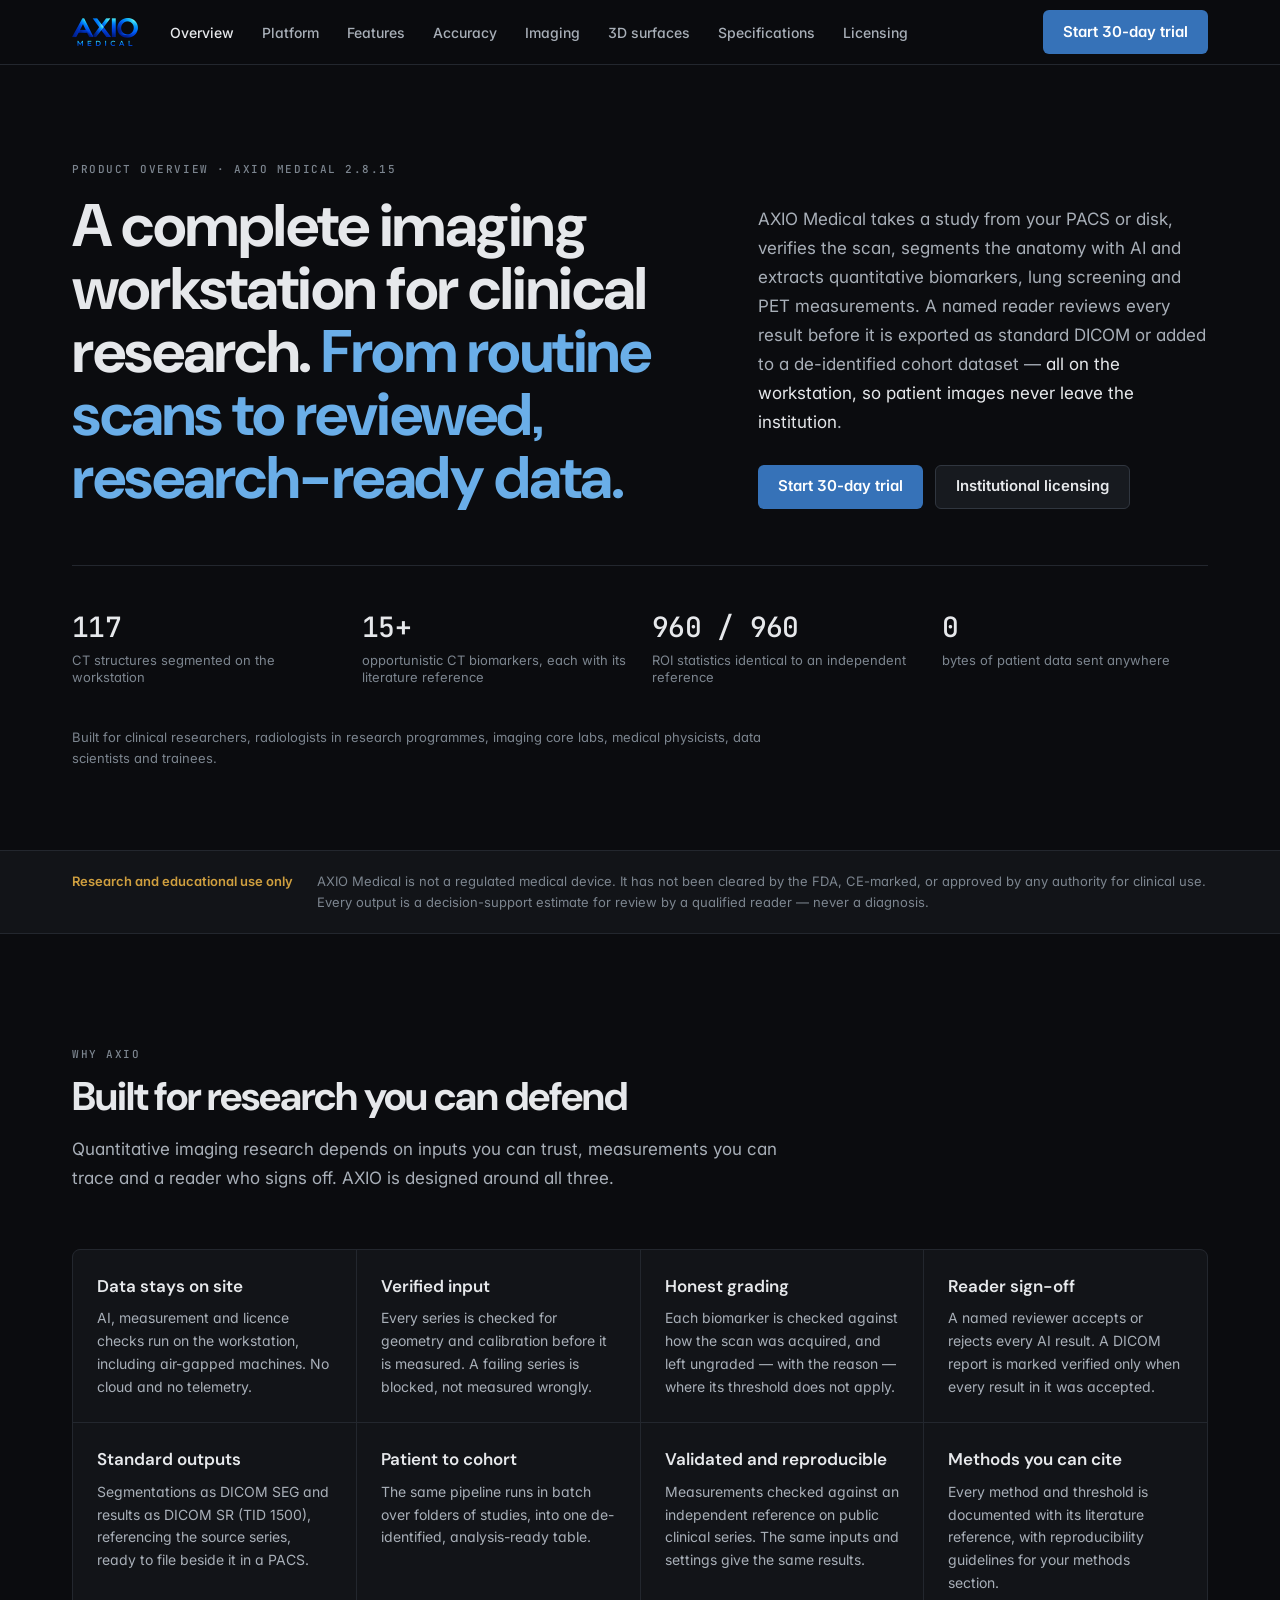
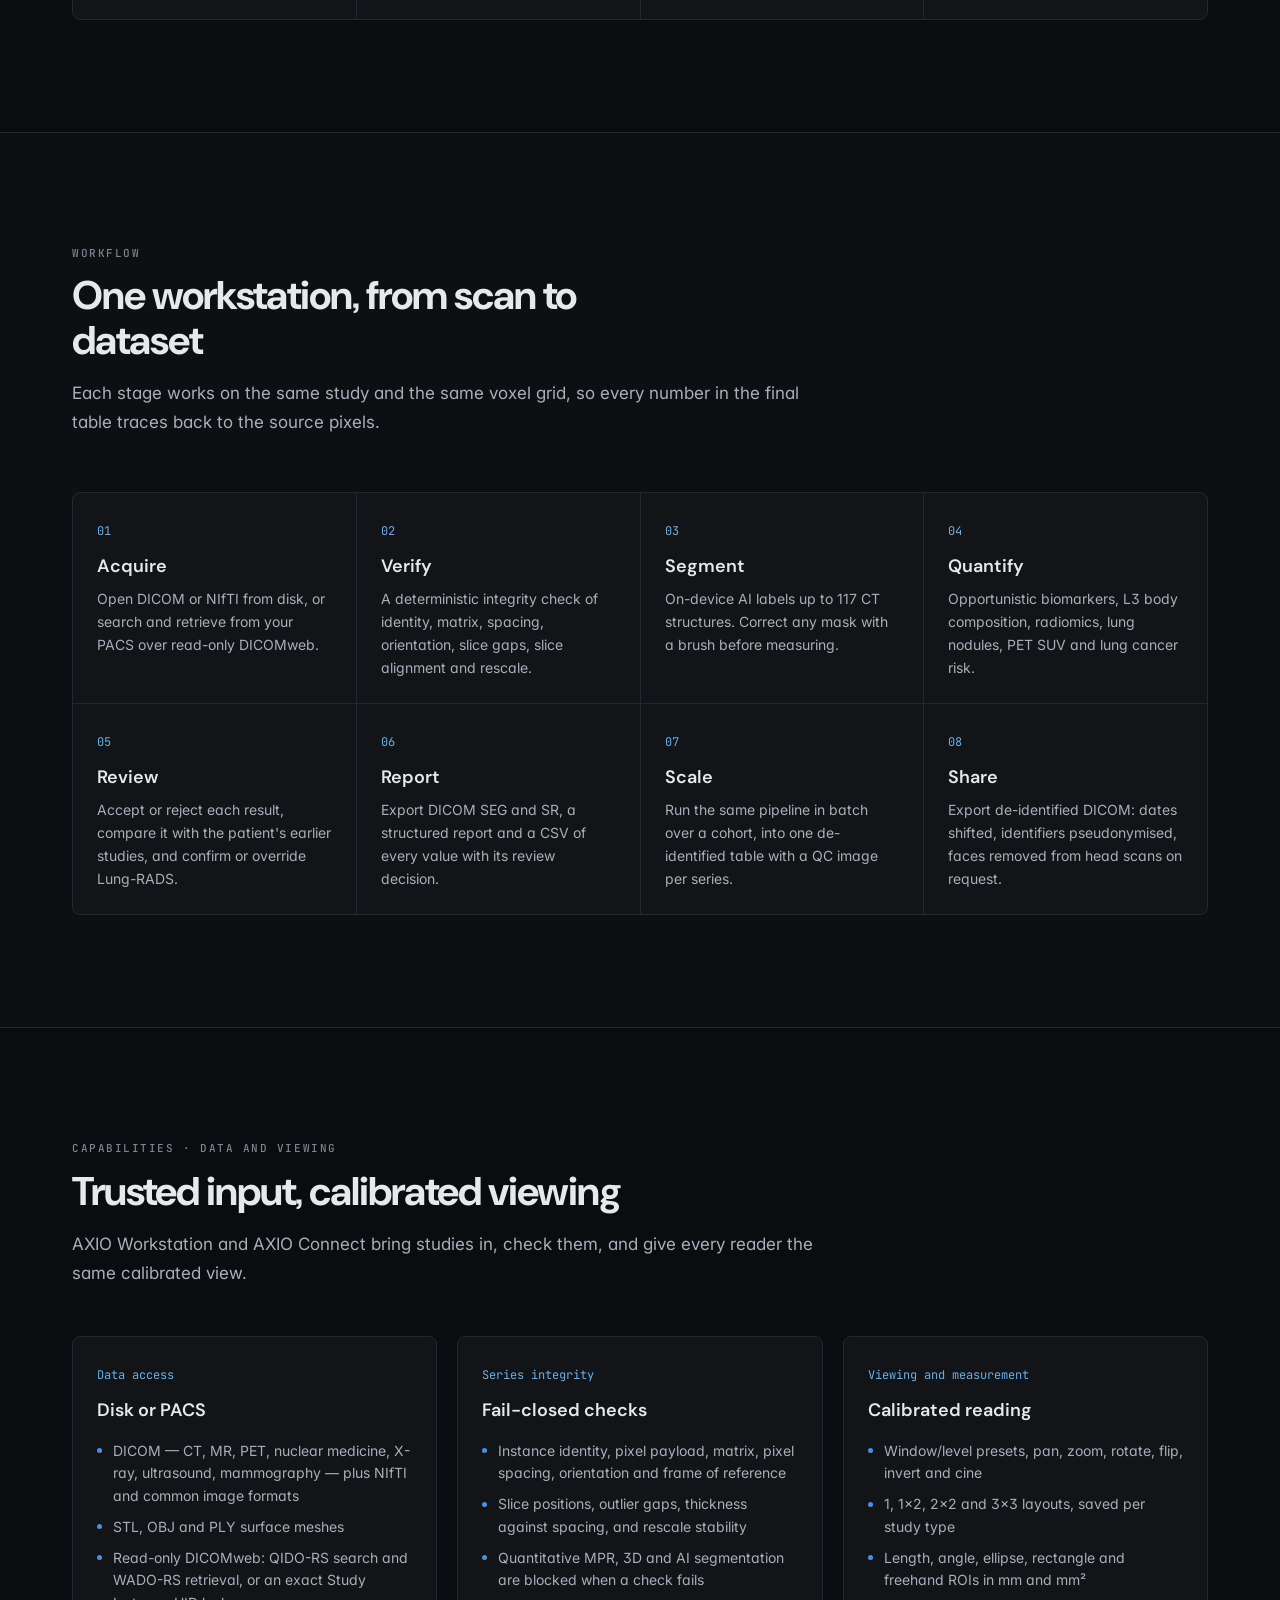
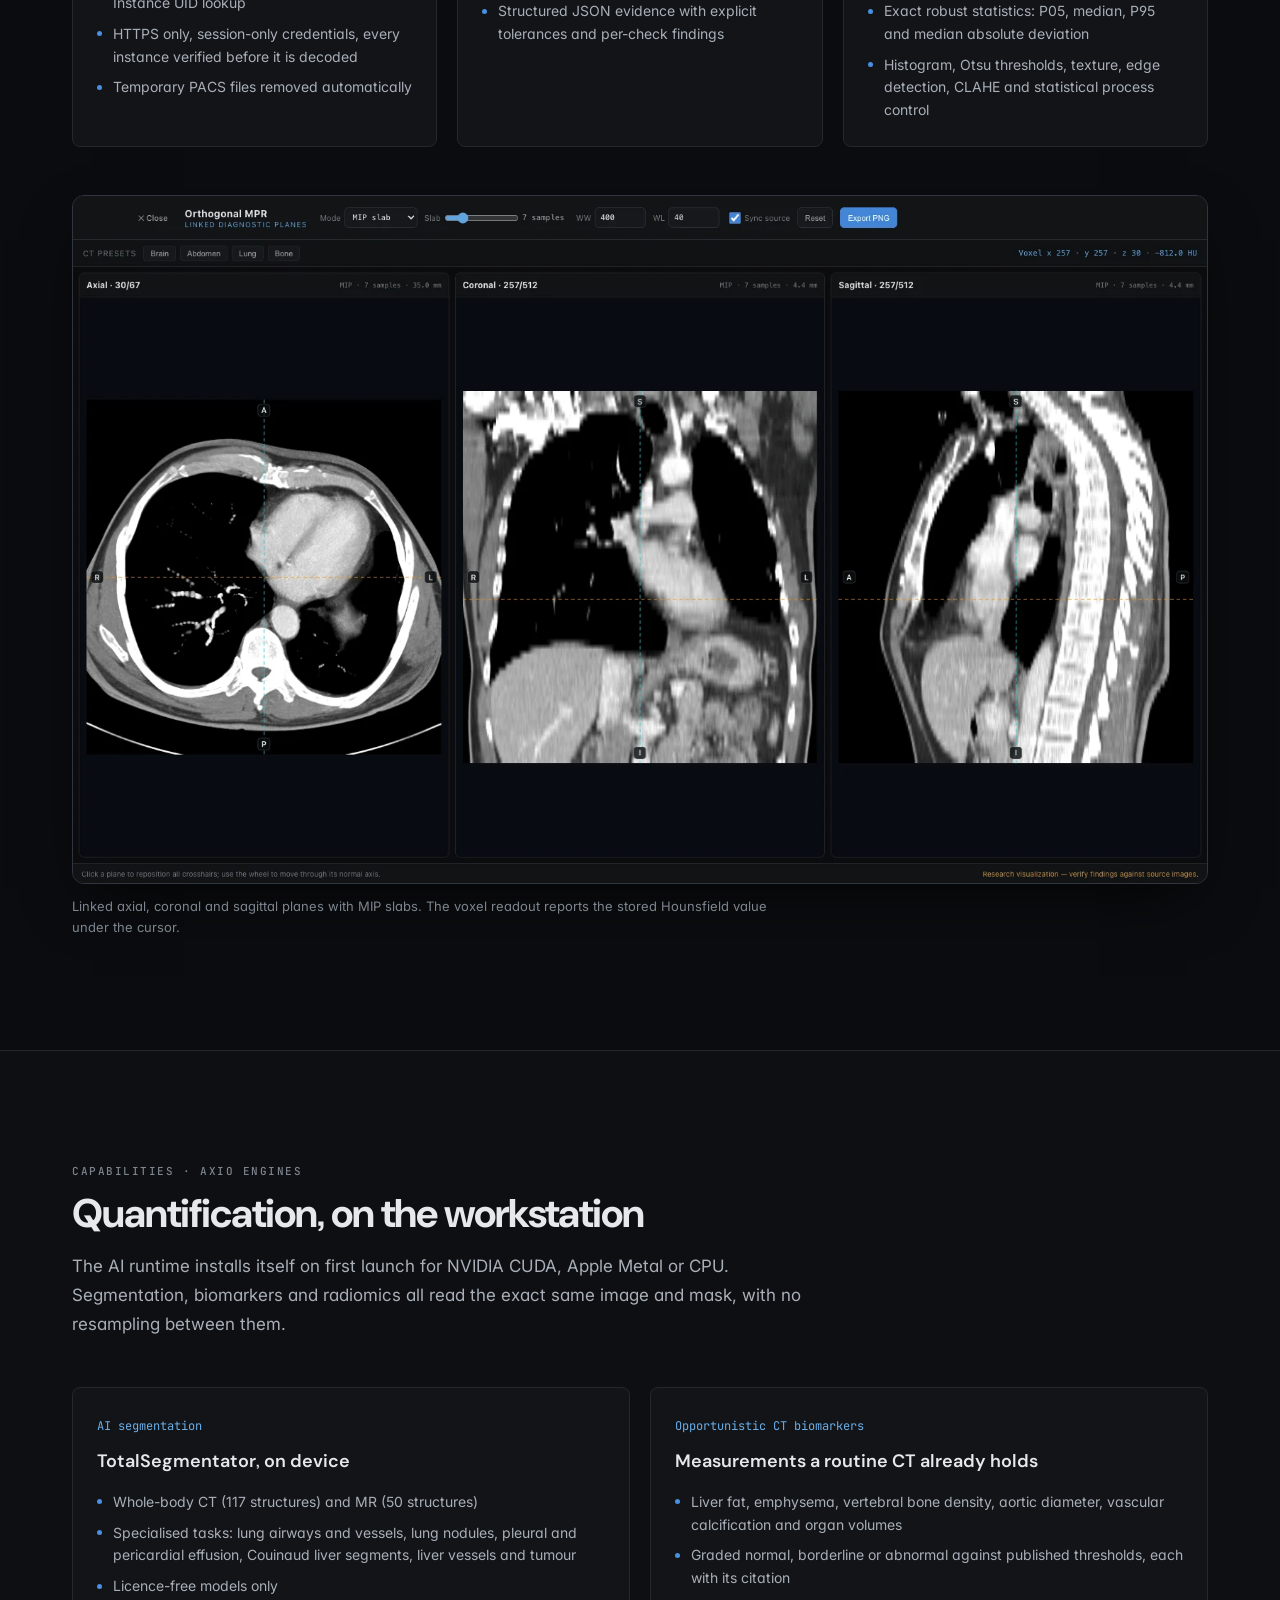
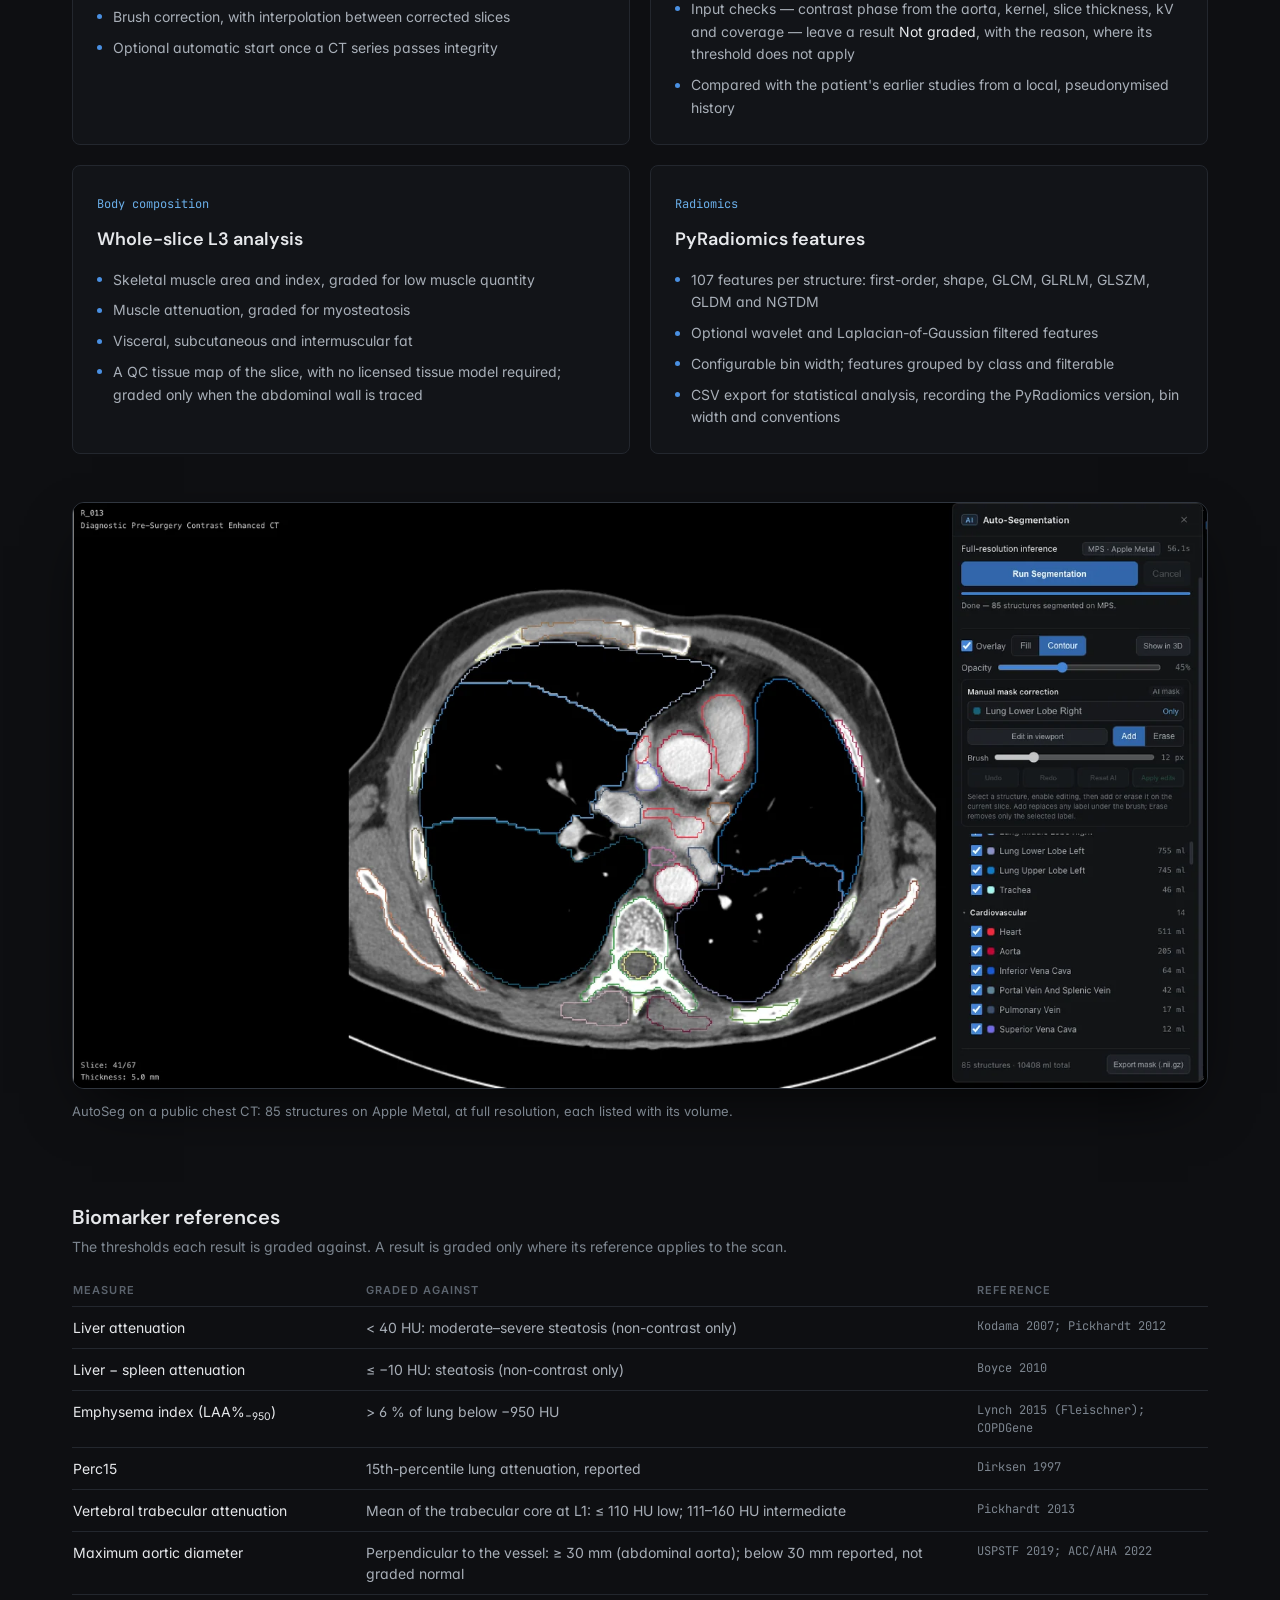
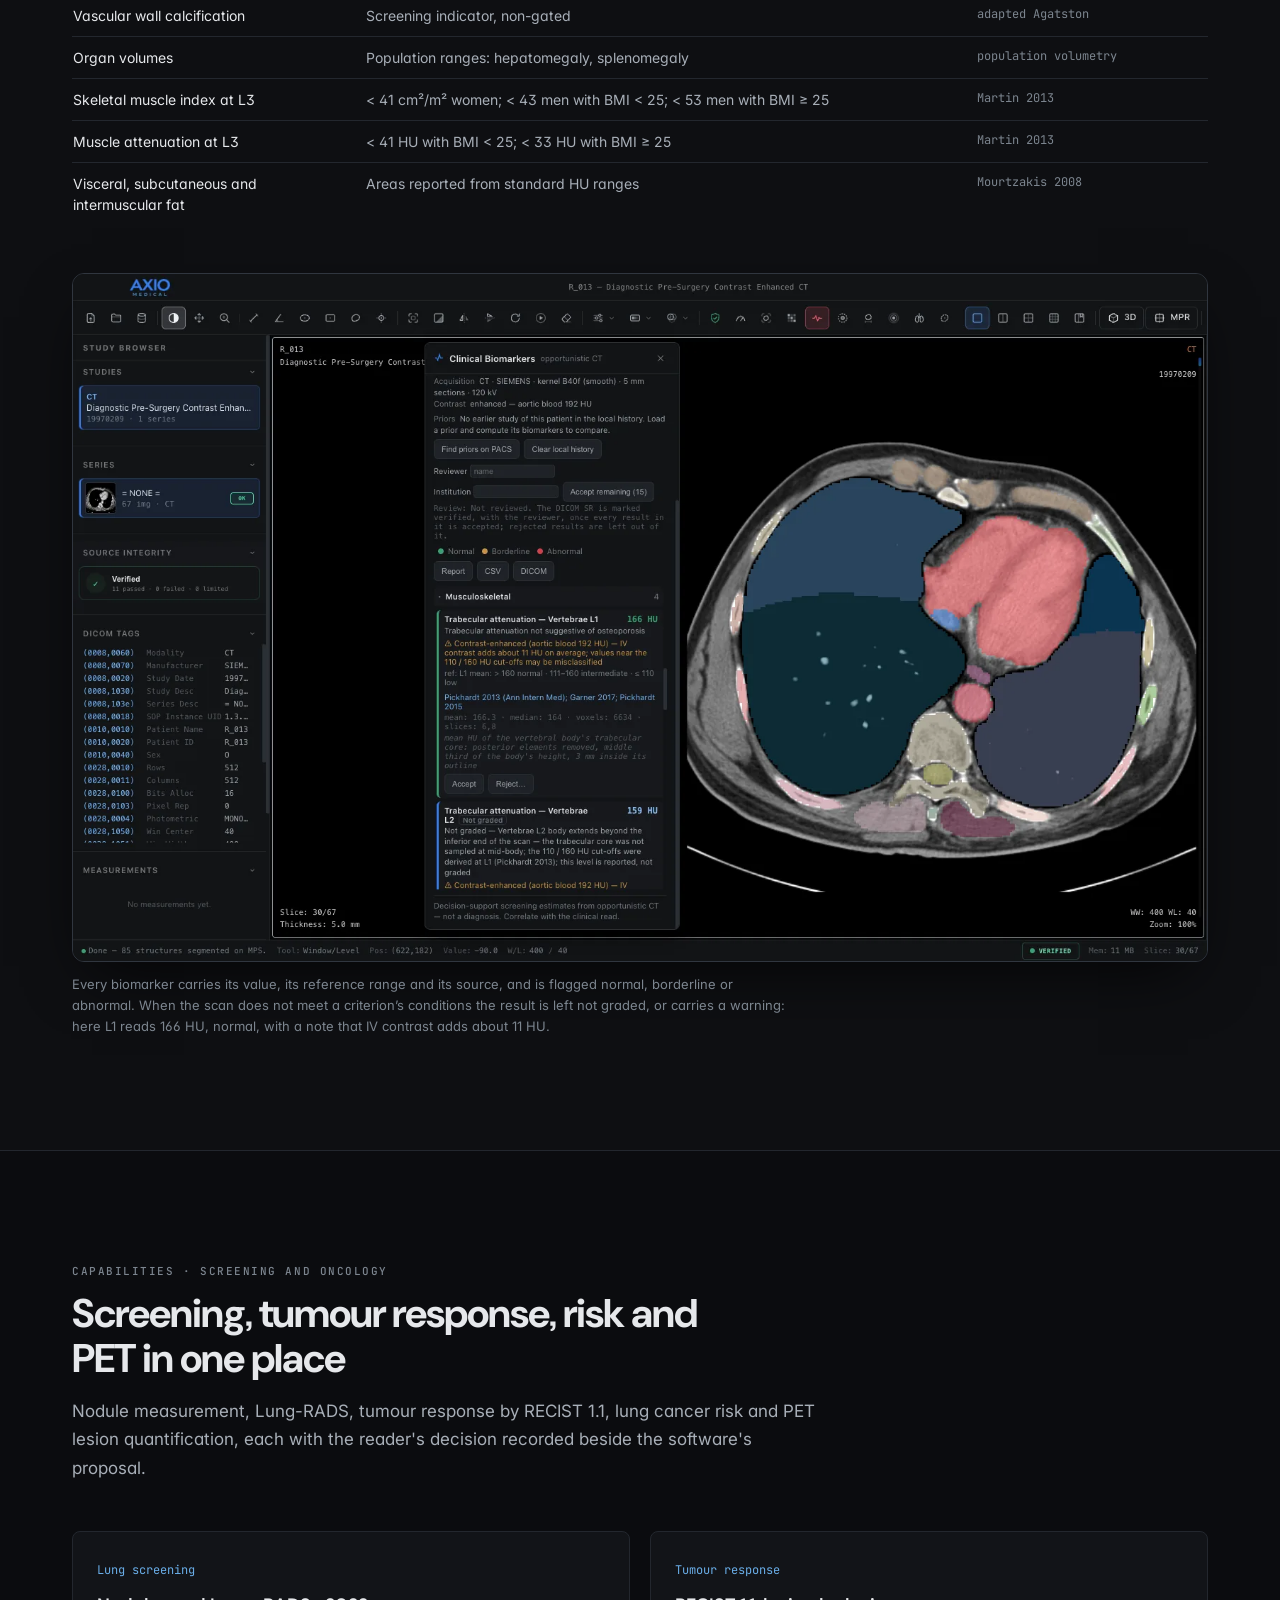
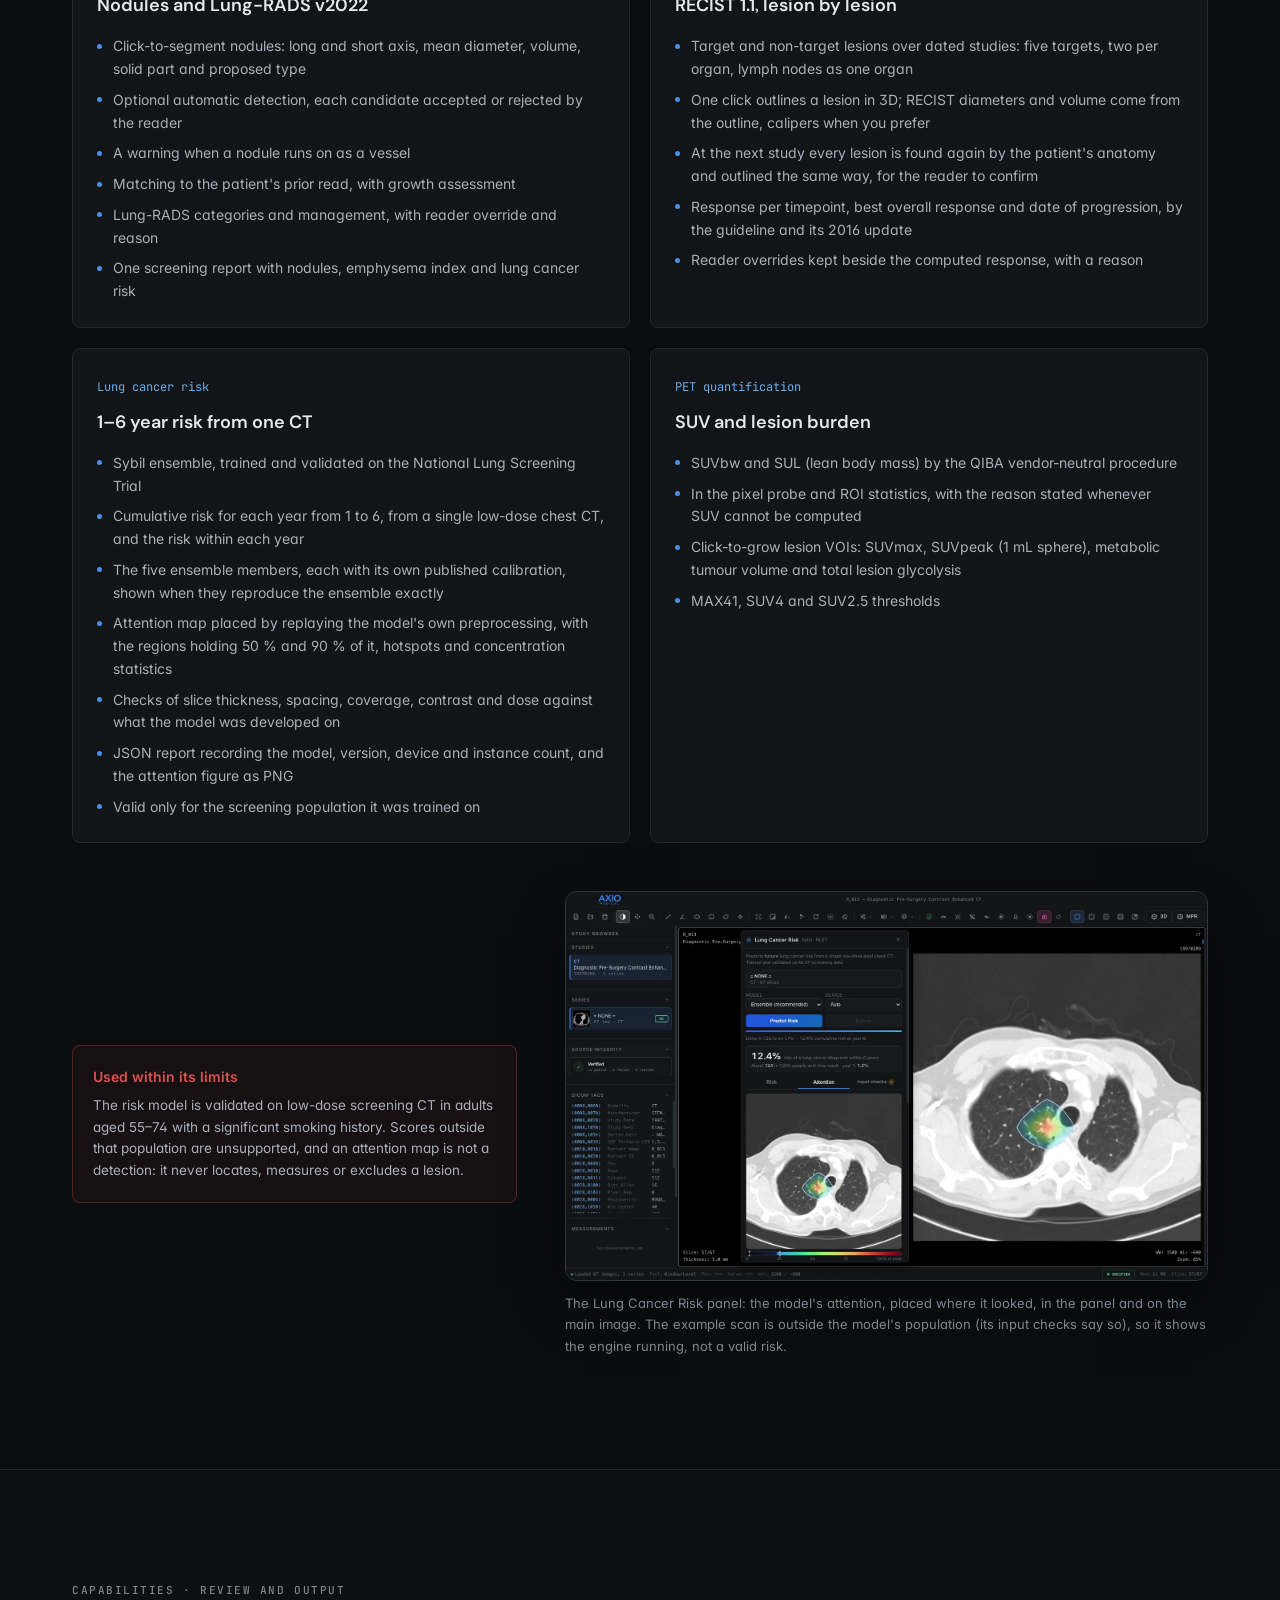
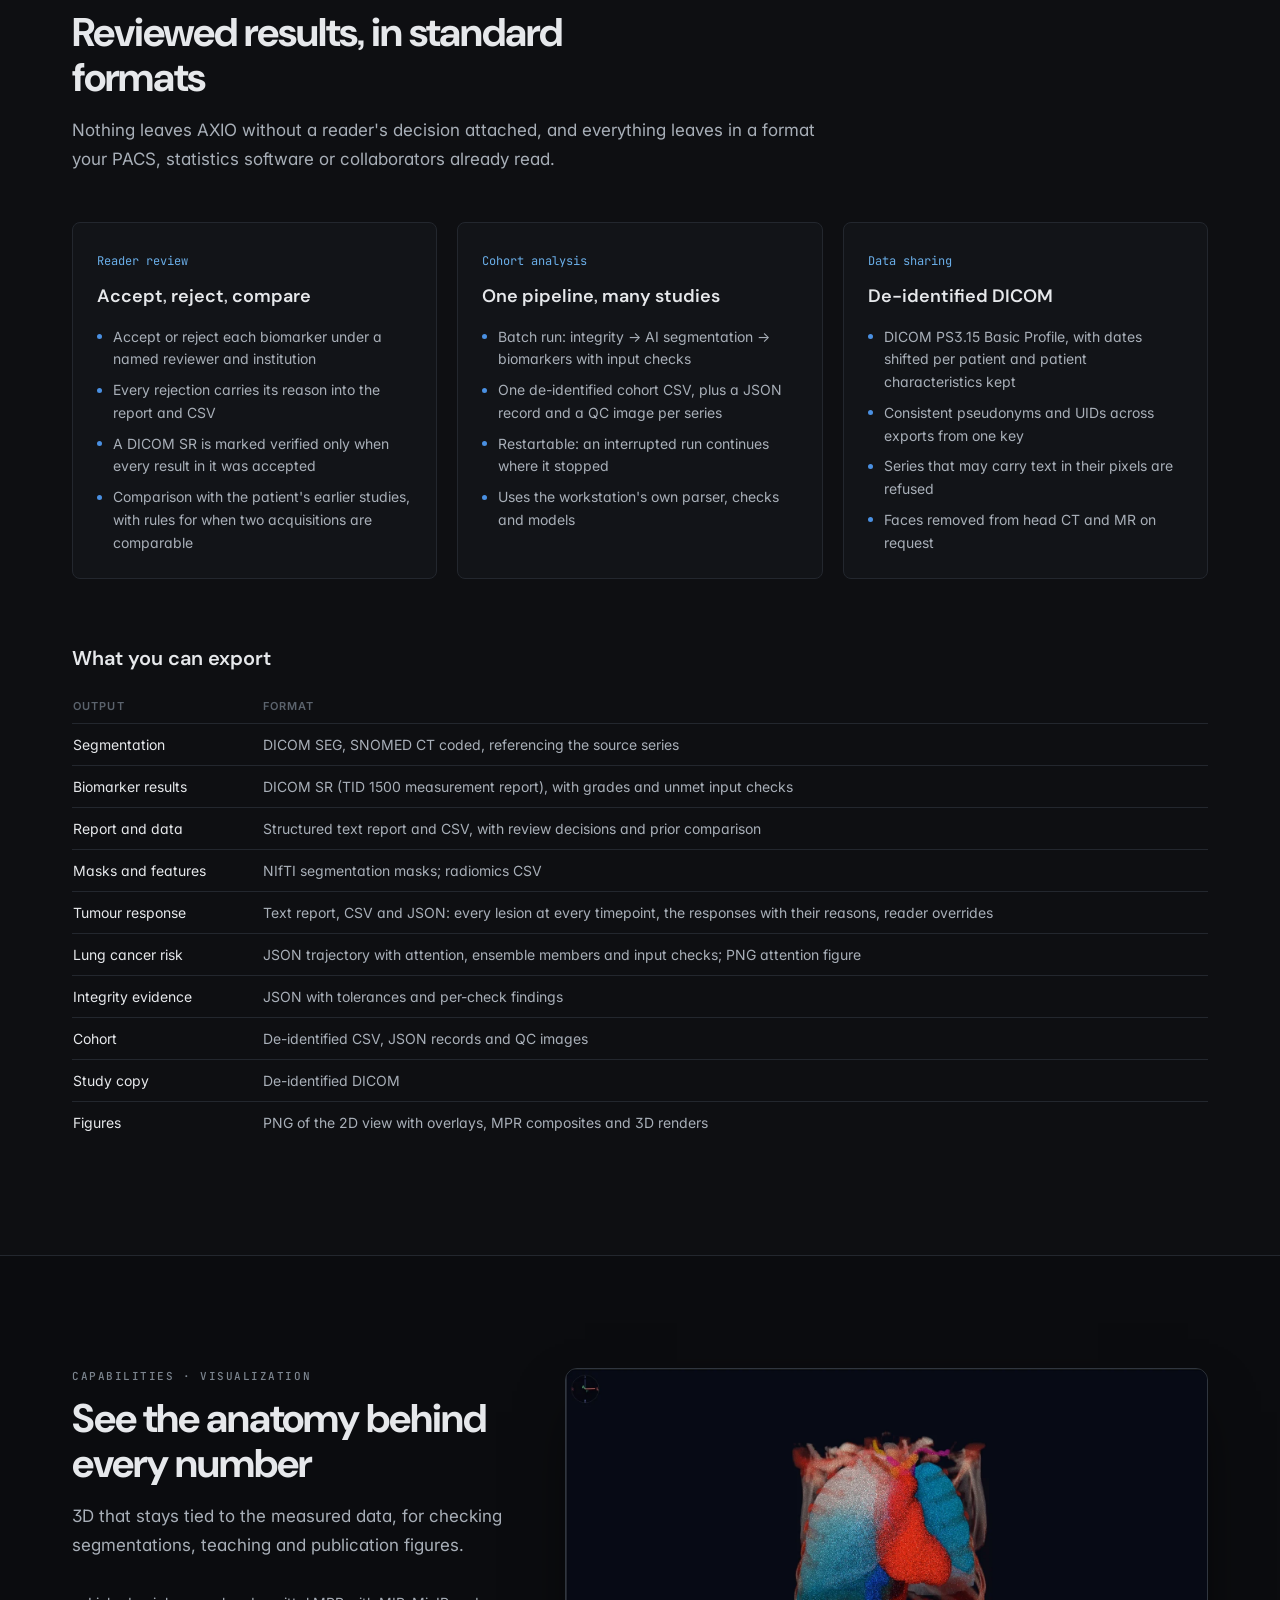
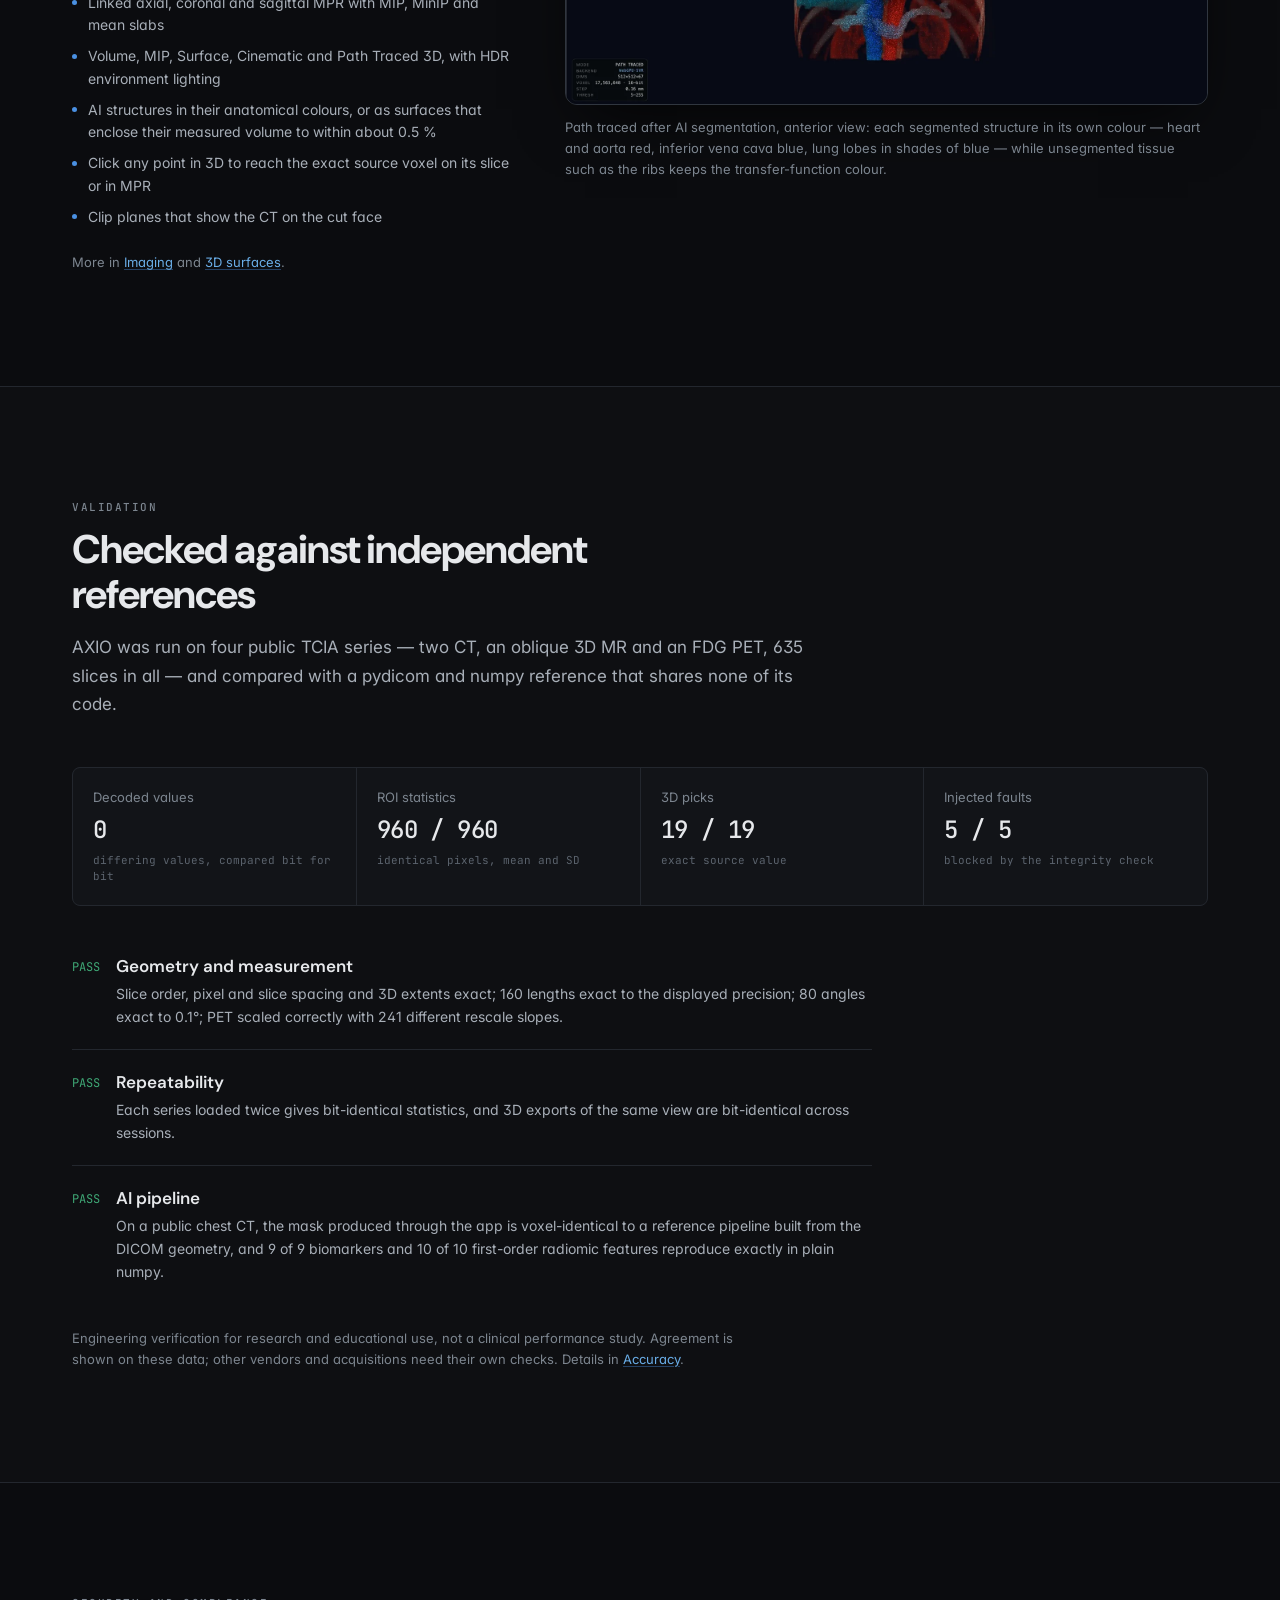
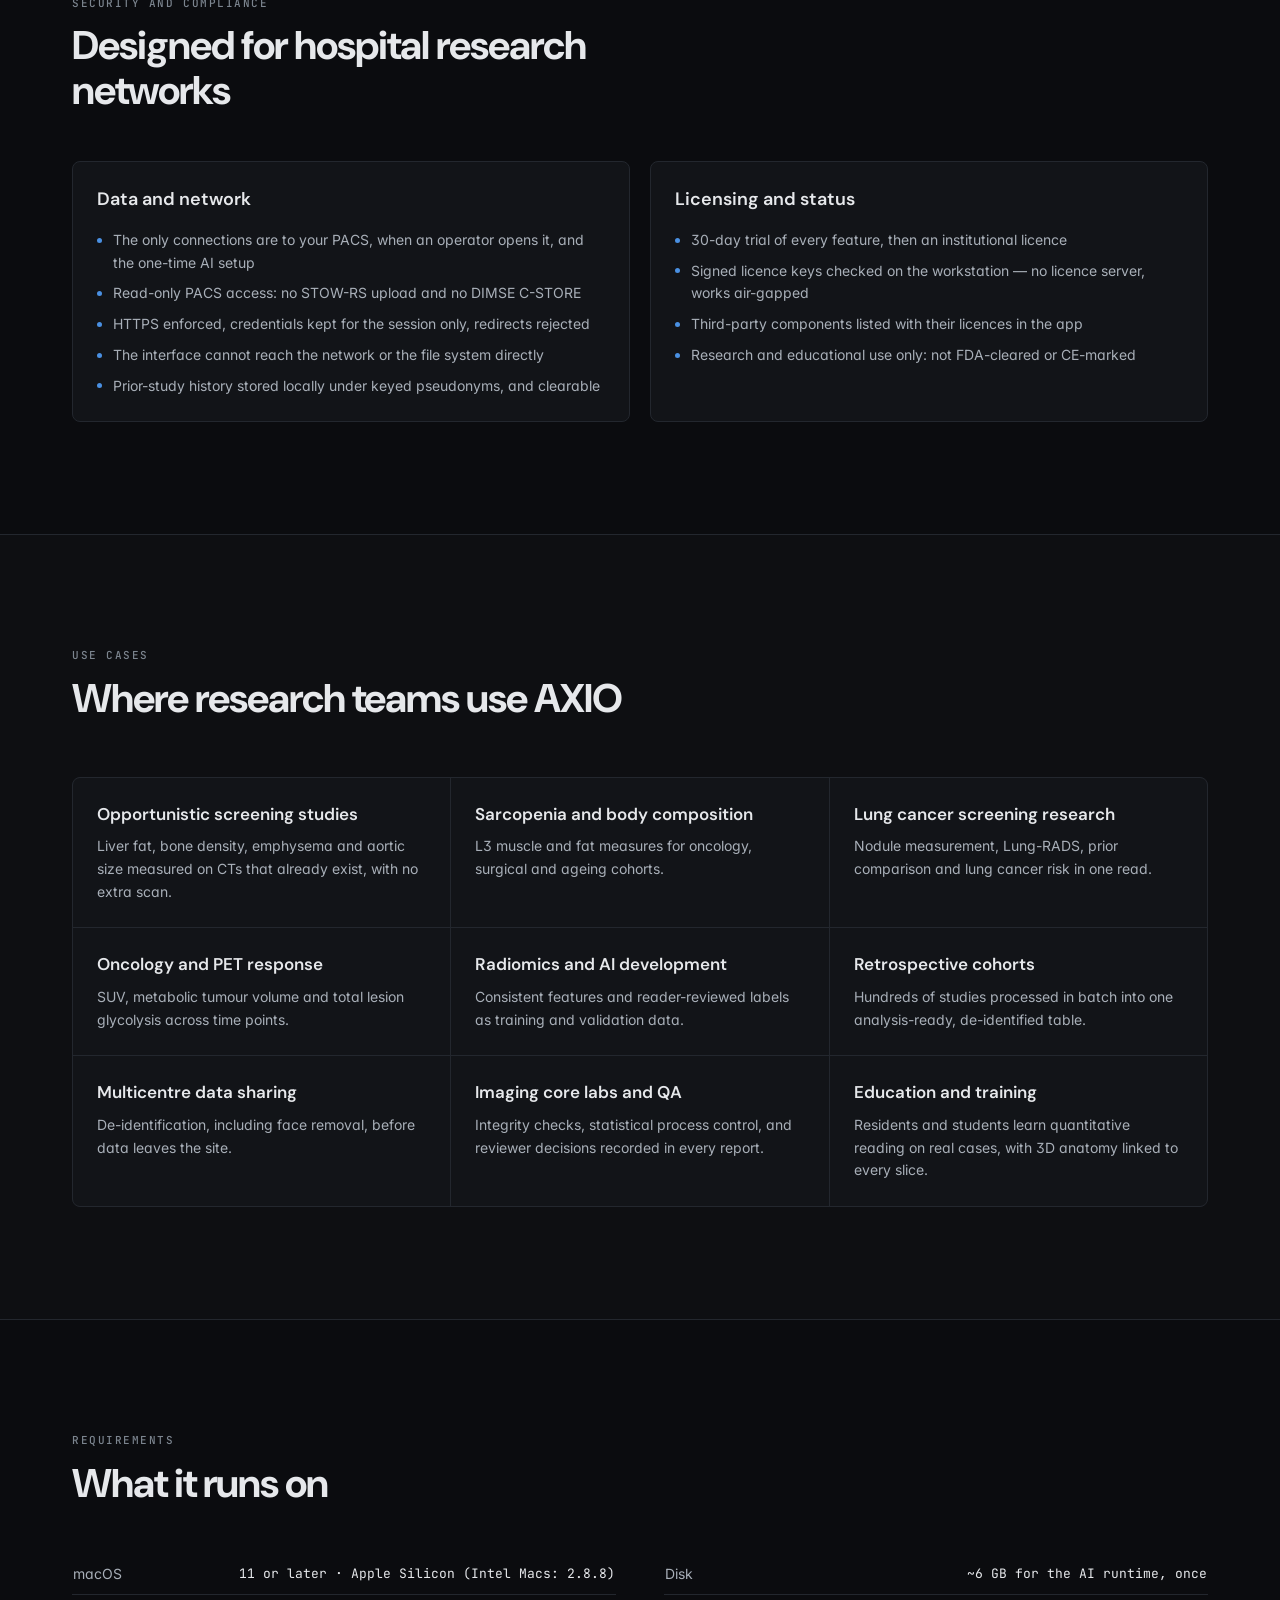
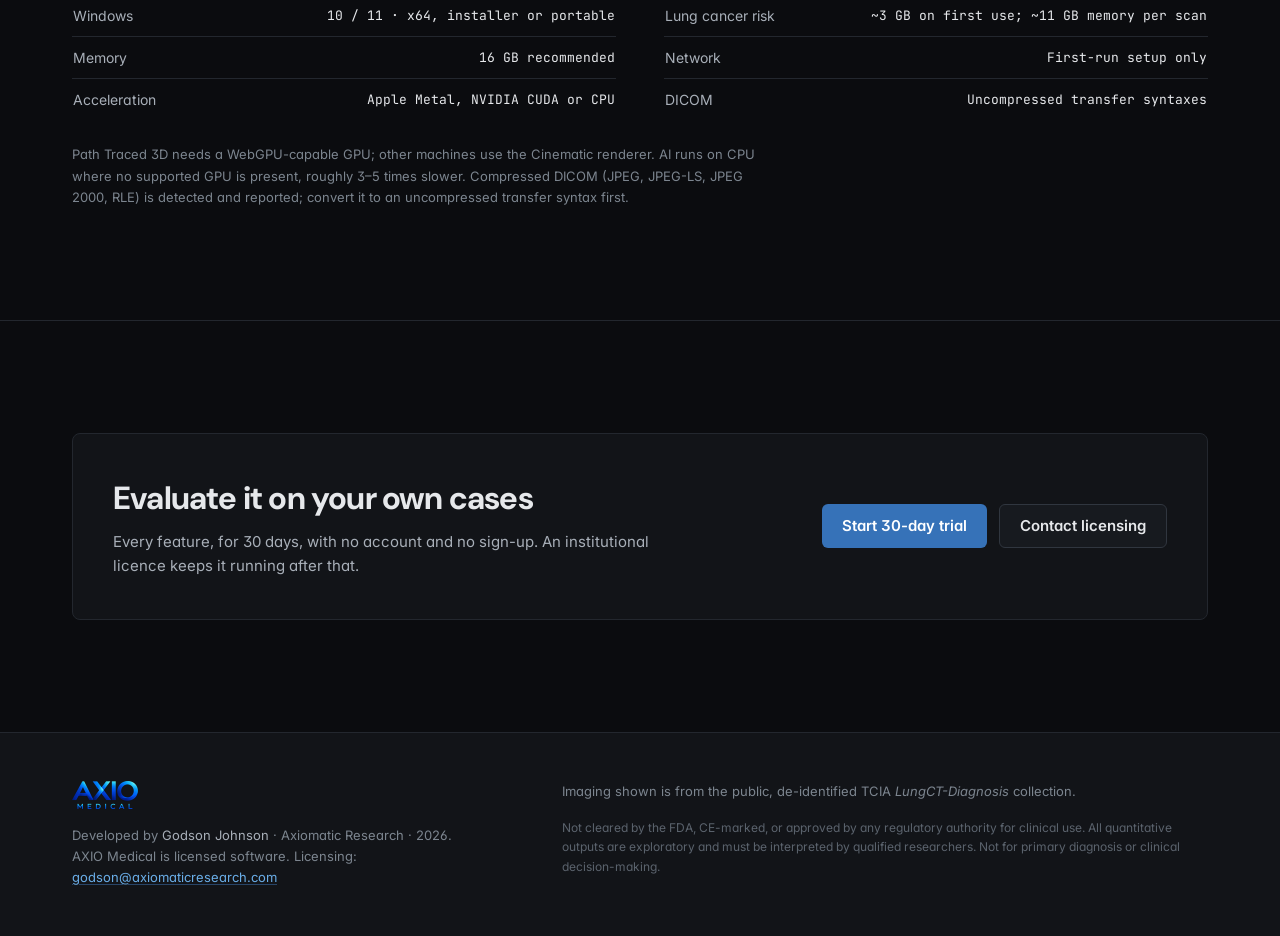
==== commit 37afb9b5: "Website: 2.8.15 — lung lesion outlines at the mediastinum; tumour response screenshot" ====
--- a/overview.html
+++ b/overview.html
@@ -53,7 +53,7 @@
 <!-- ───────────────────────── hero ───────────────────────── -->
 <section id="top" class="border-b border-line">
   <div class="wrap pb-16 pt-16 md:pb-20 md:pt-24">
-    <p class="eyebrow">Product overview · AXIO Medical 2.8.14</p>
+    <p class="eyebrow">Product overview · AXIO Medical 2.8.15</p>
     <div class="mt-4 grid gap-10 lg:grid-cols-12 lg:items-end">
       <div class="lg:col-span-7">
         <h1 class="font-display text-[clamp(2.25rem,5.2vw,3.75rem)] font-bold leading-[1.05] tracking-tightest">
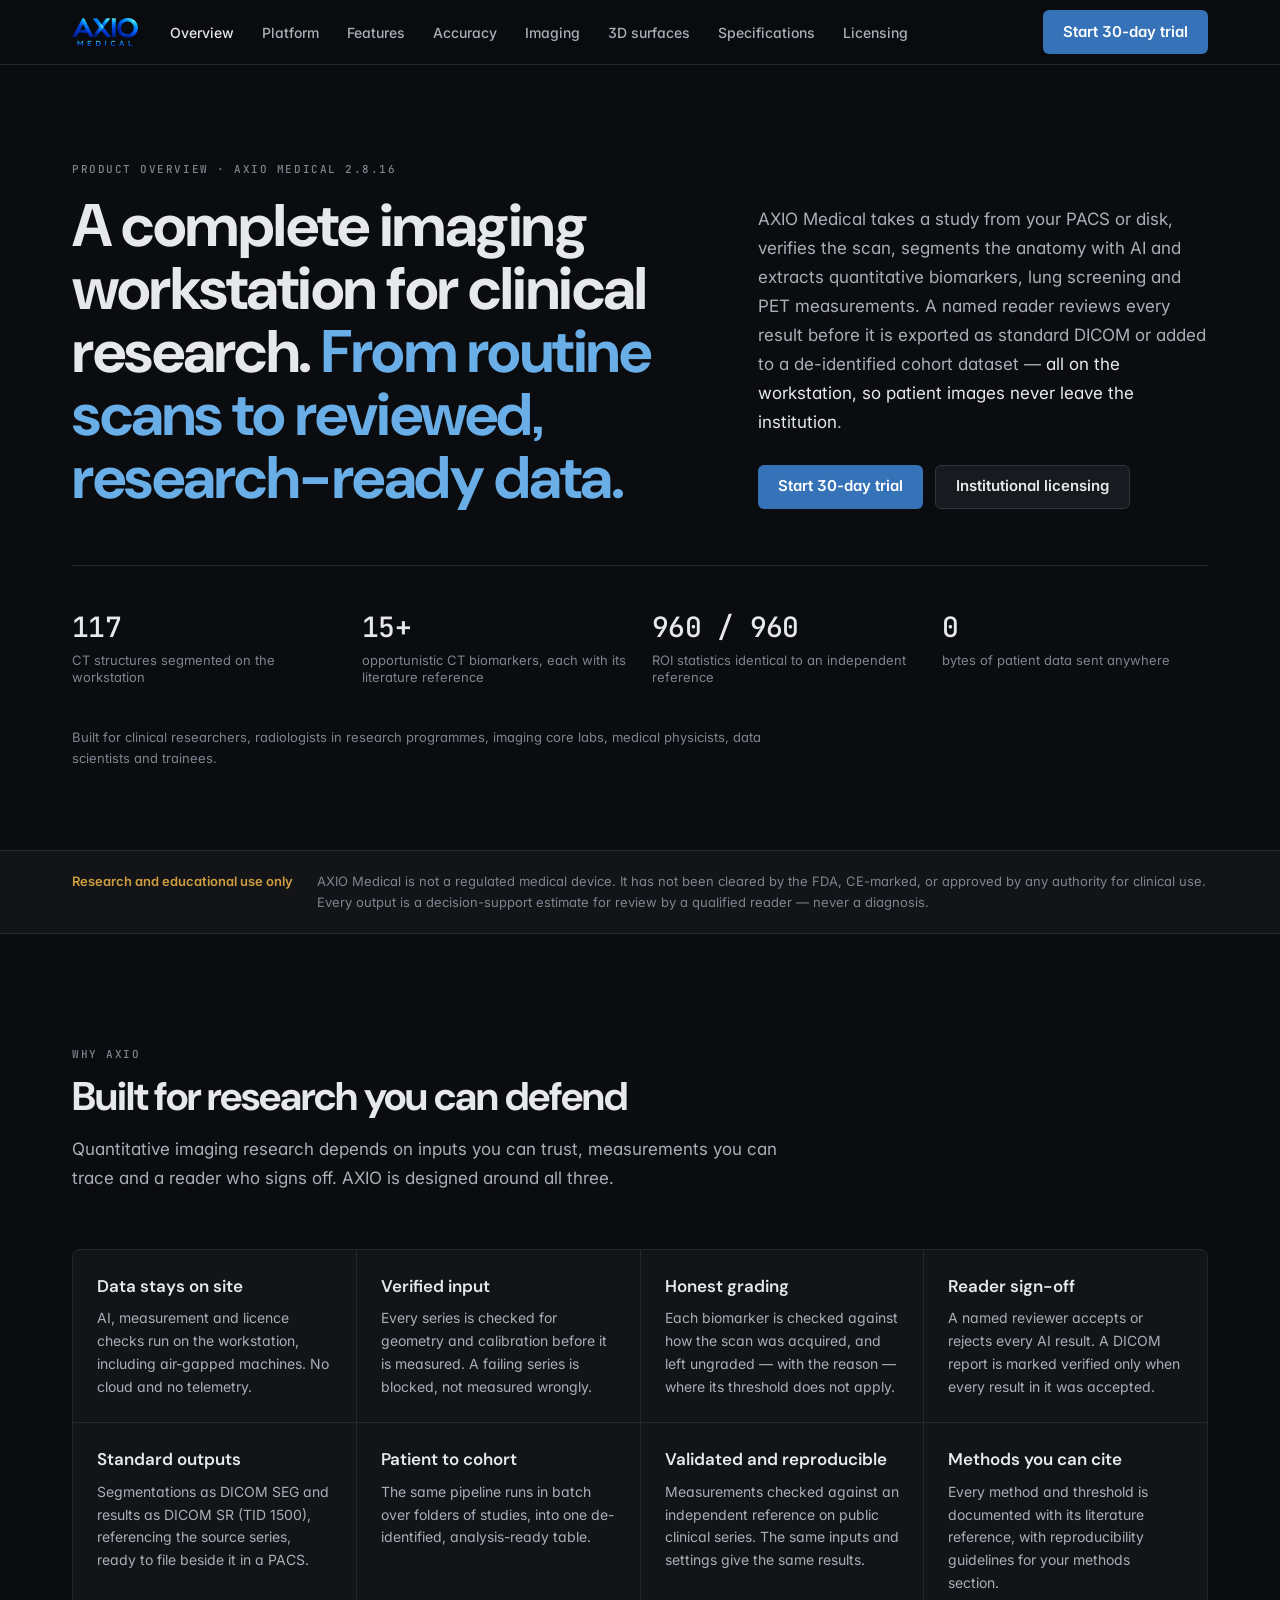
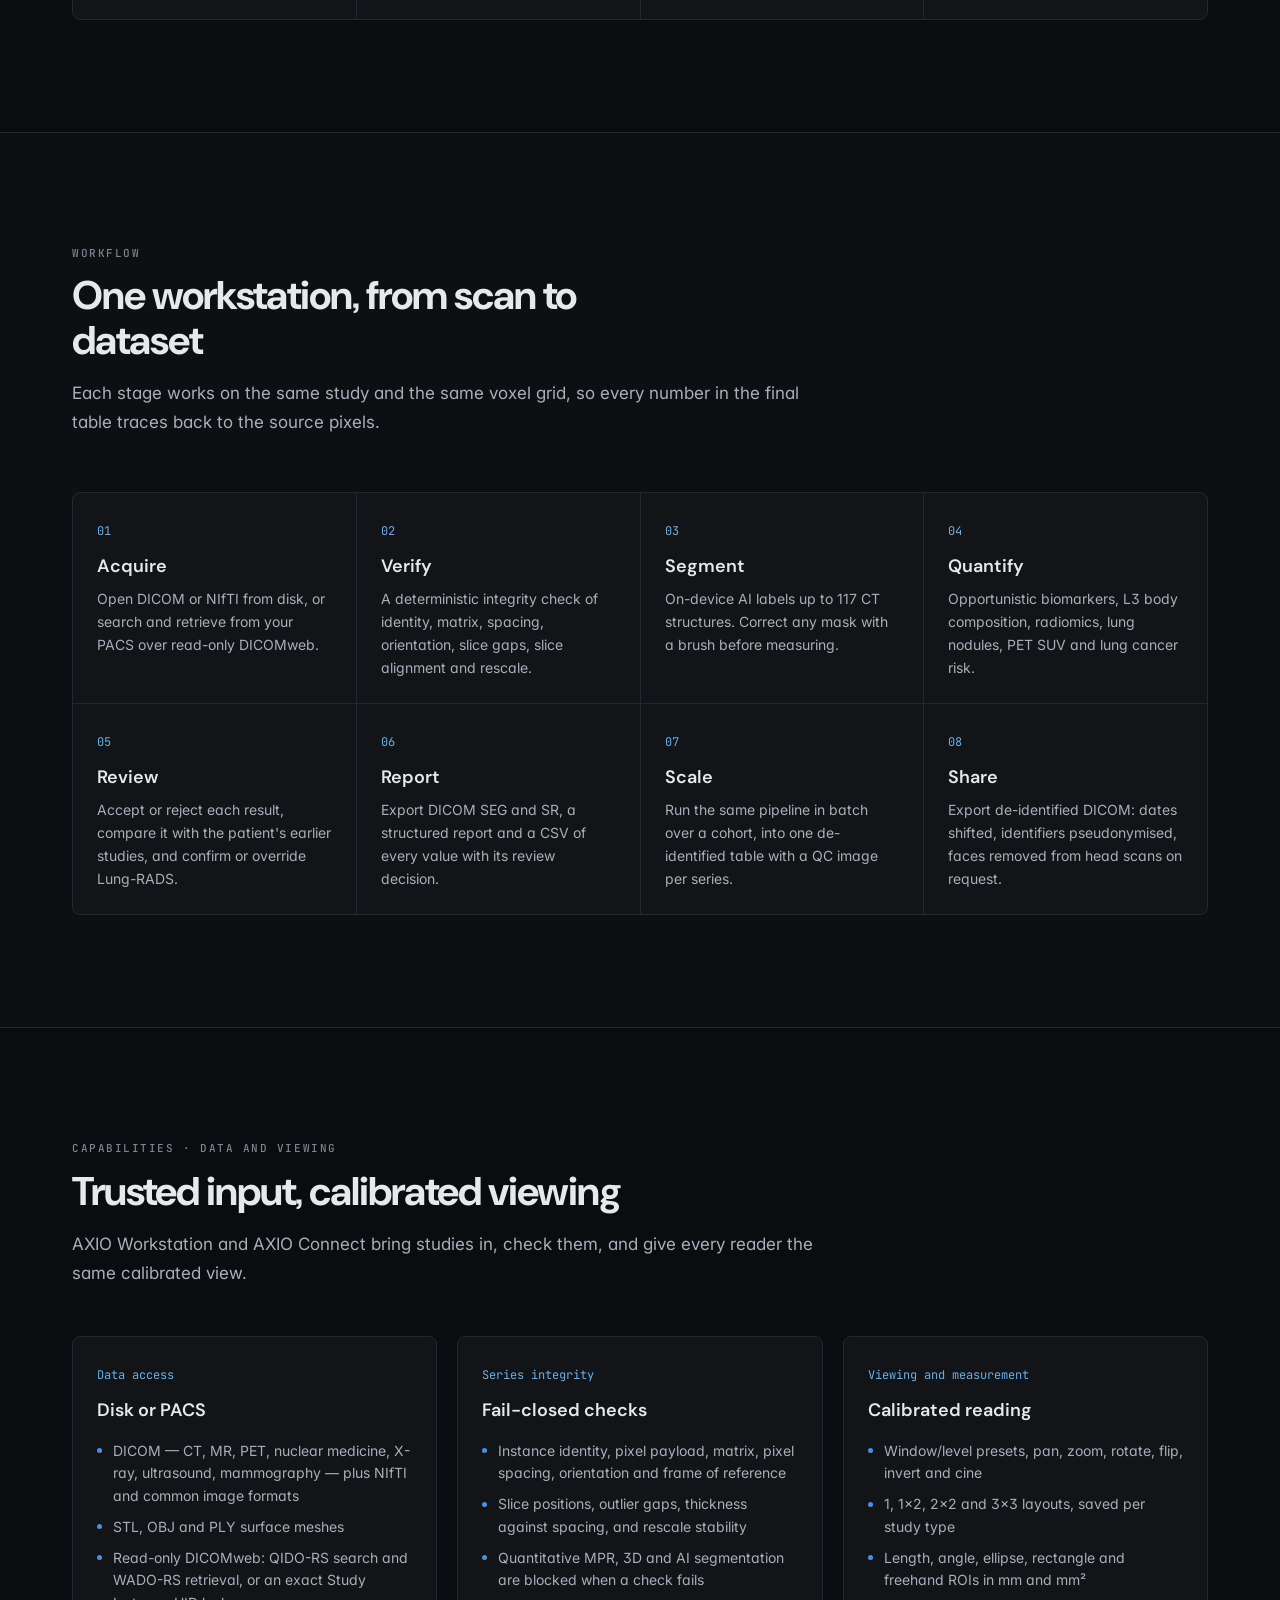
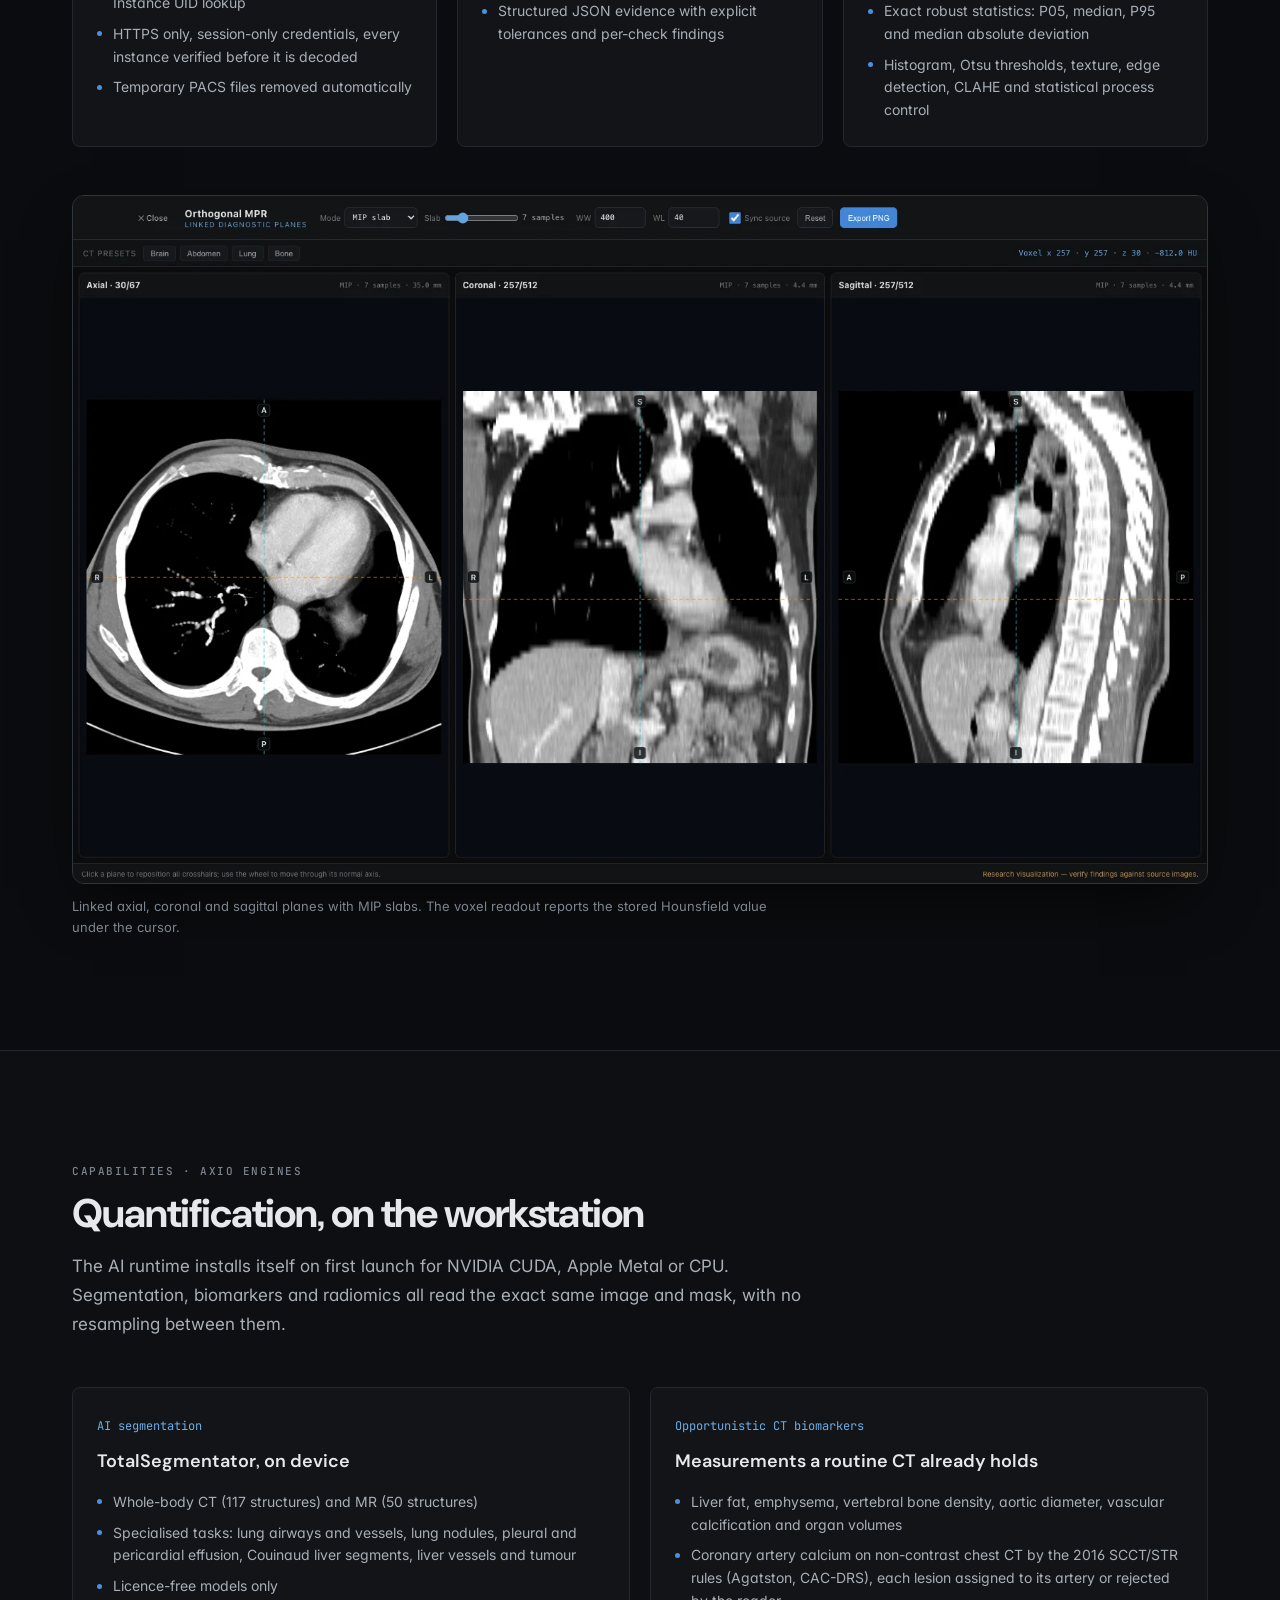
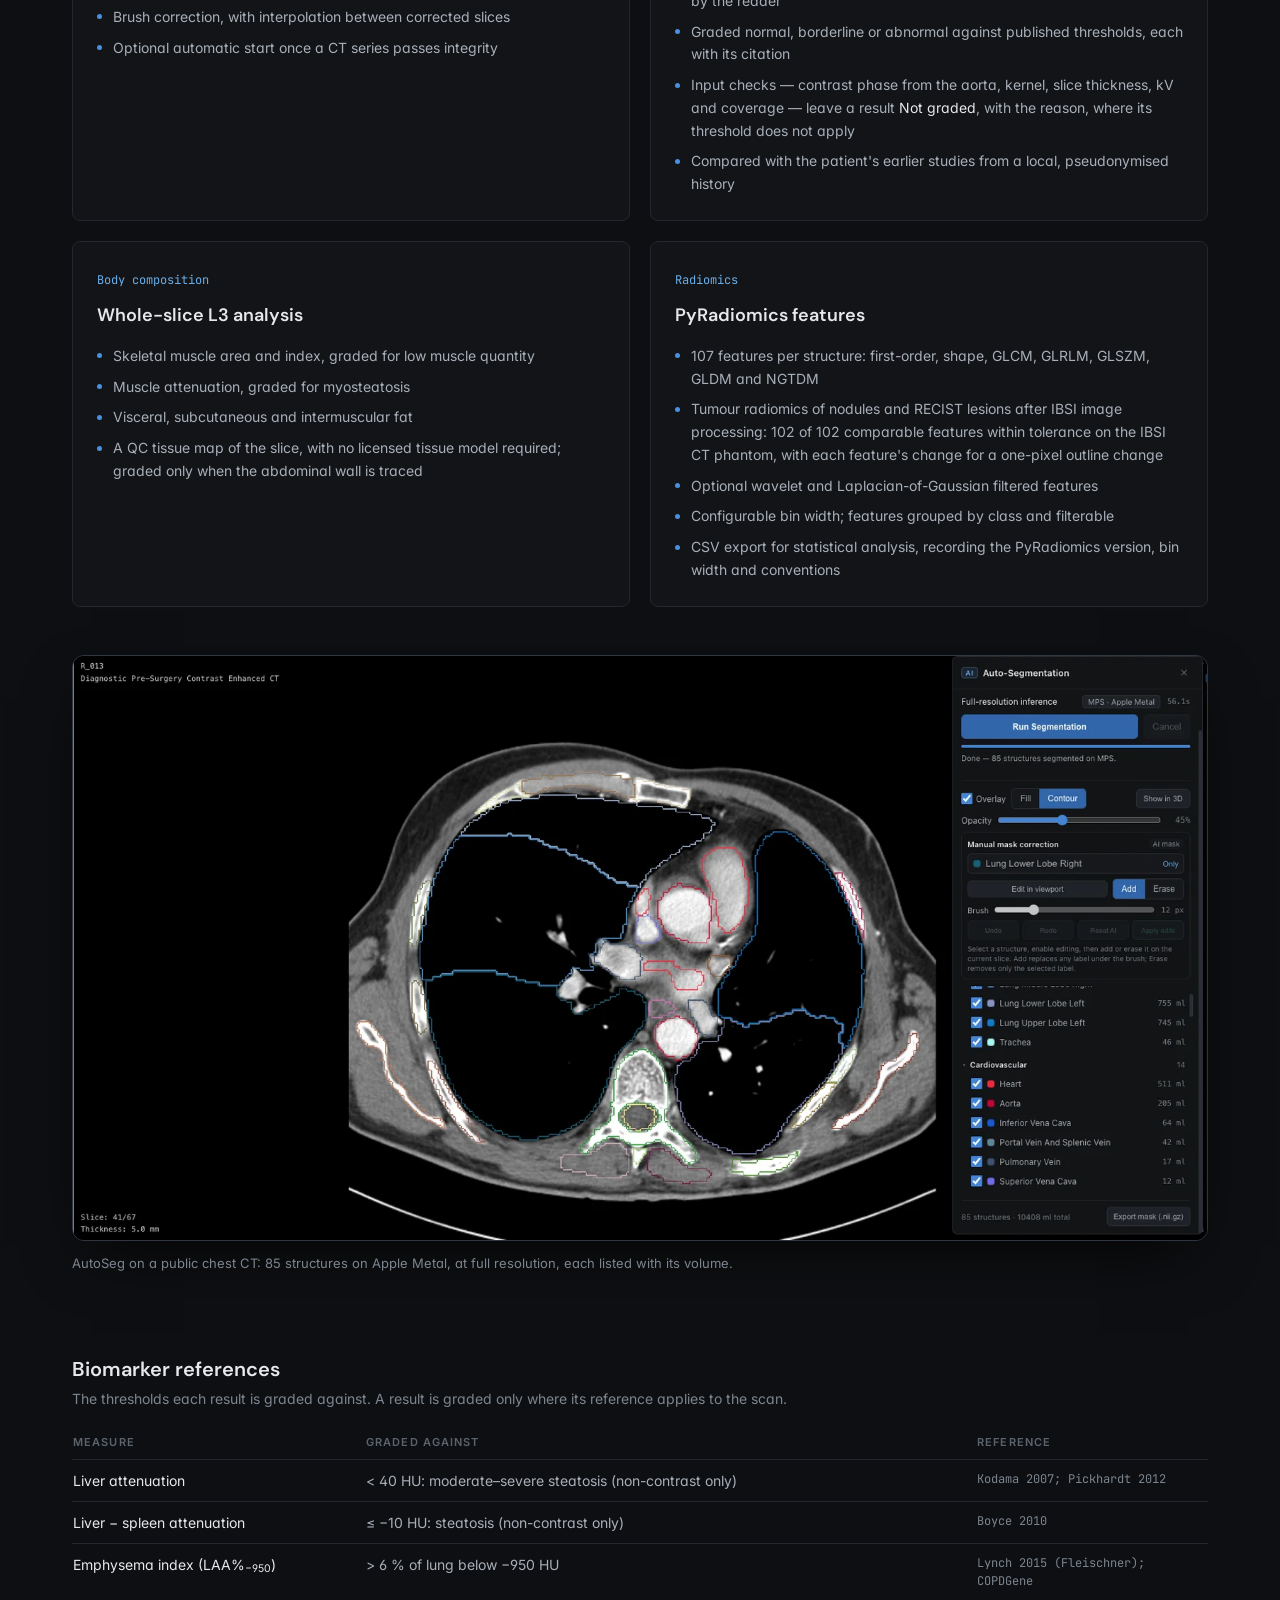
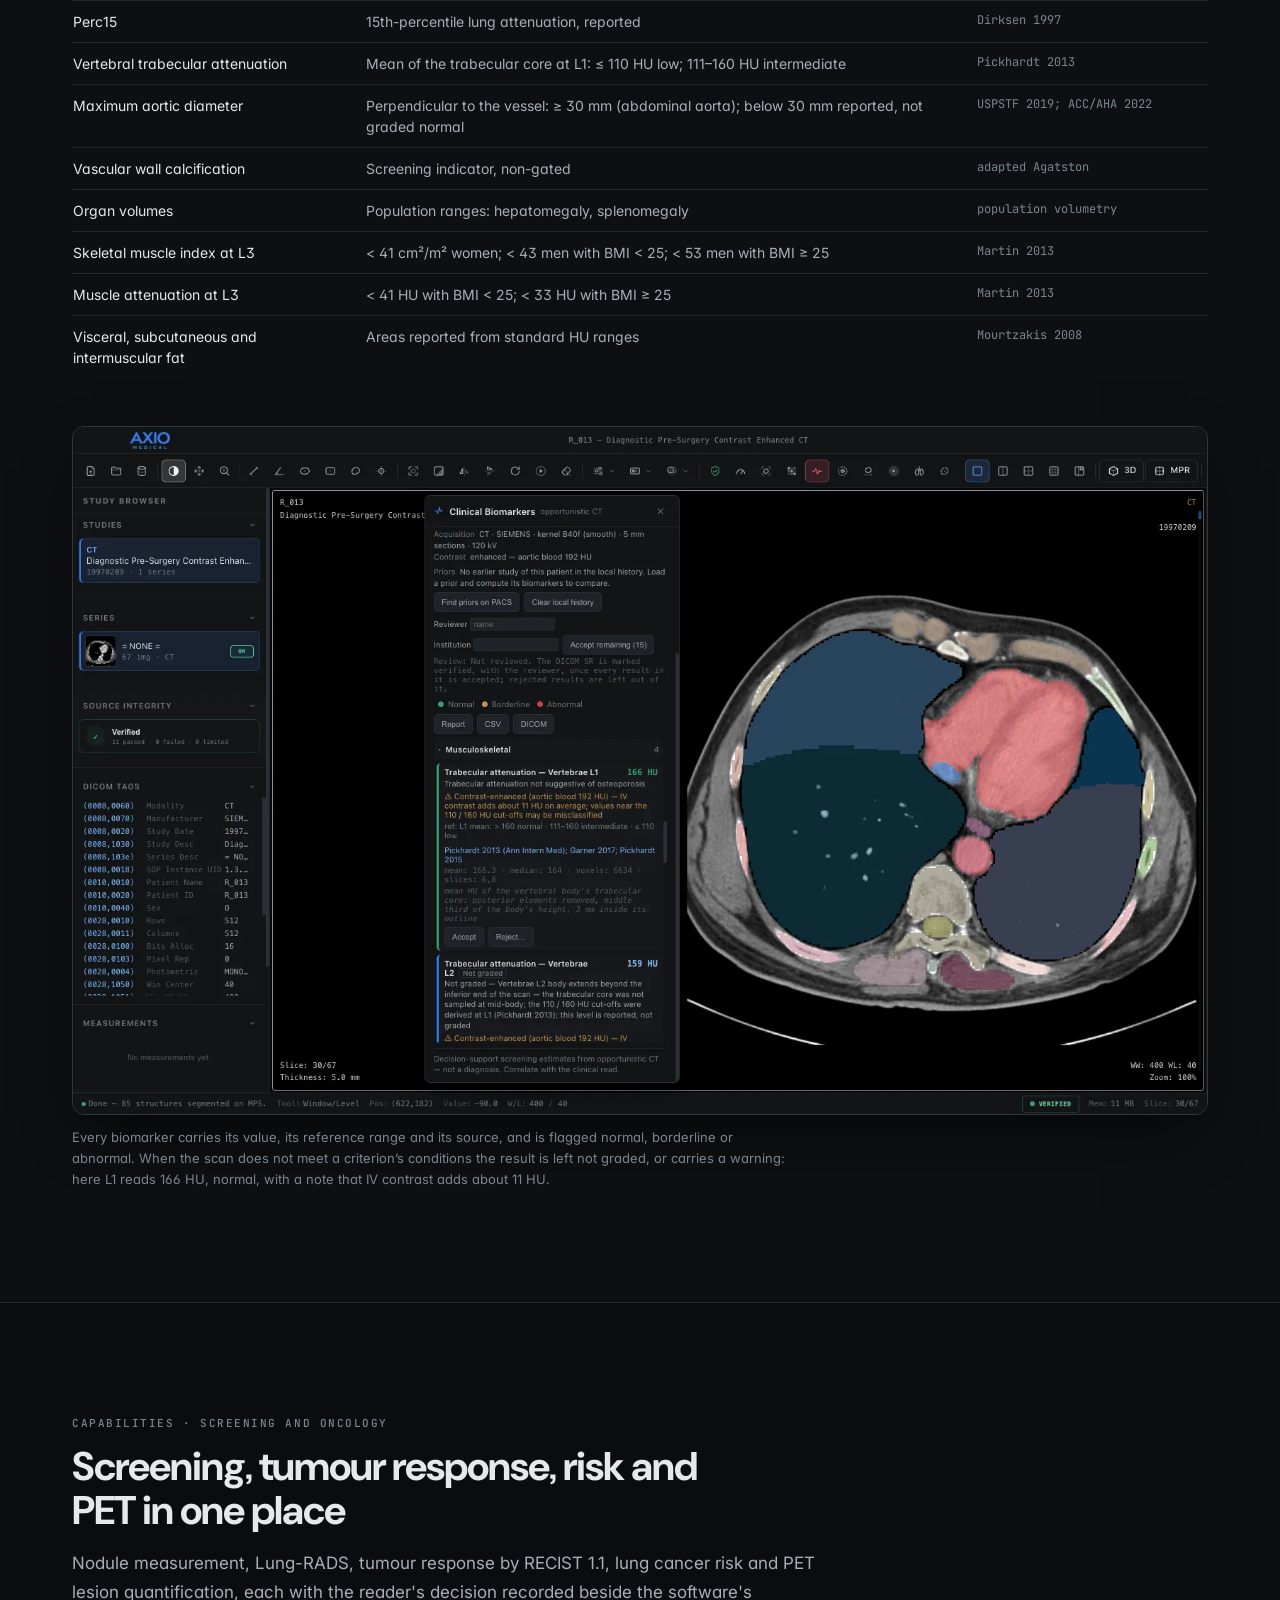
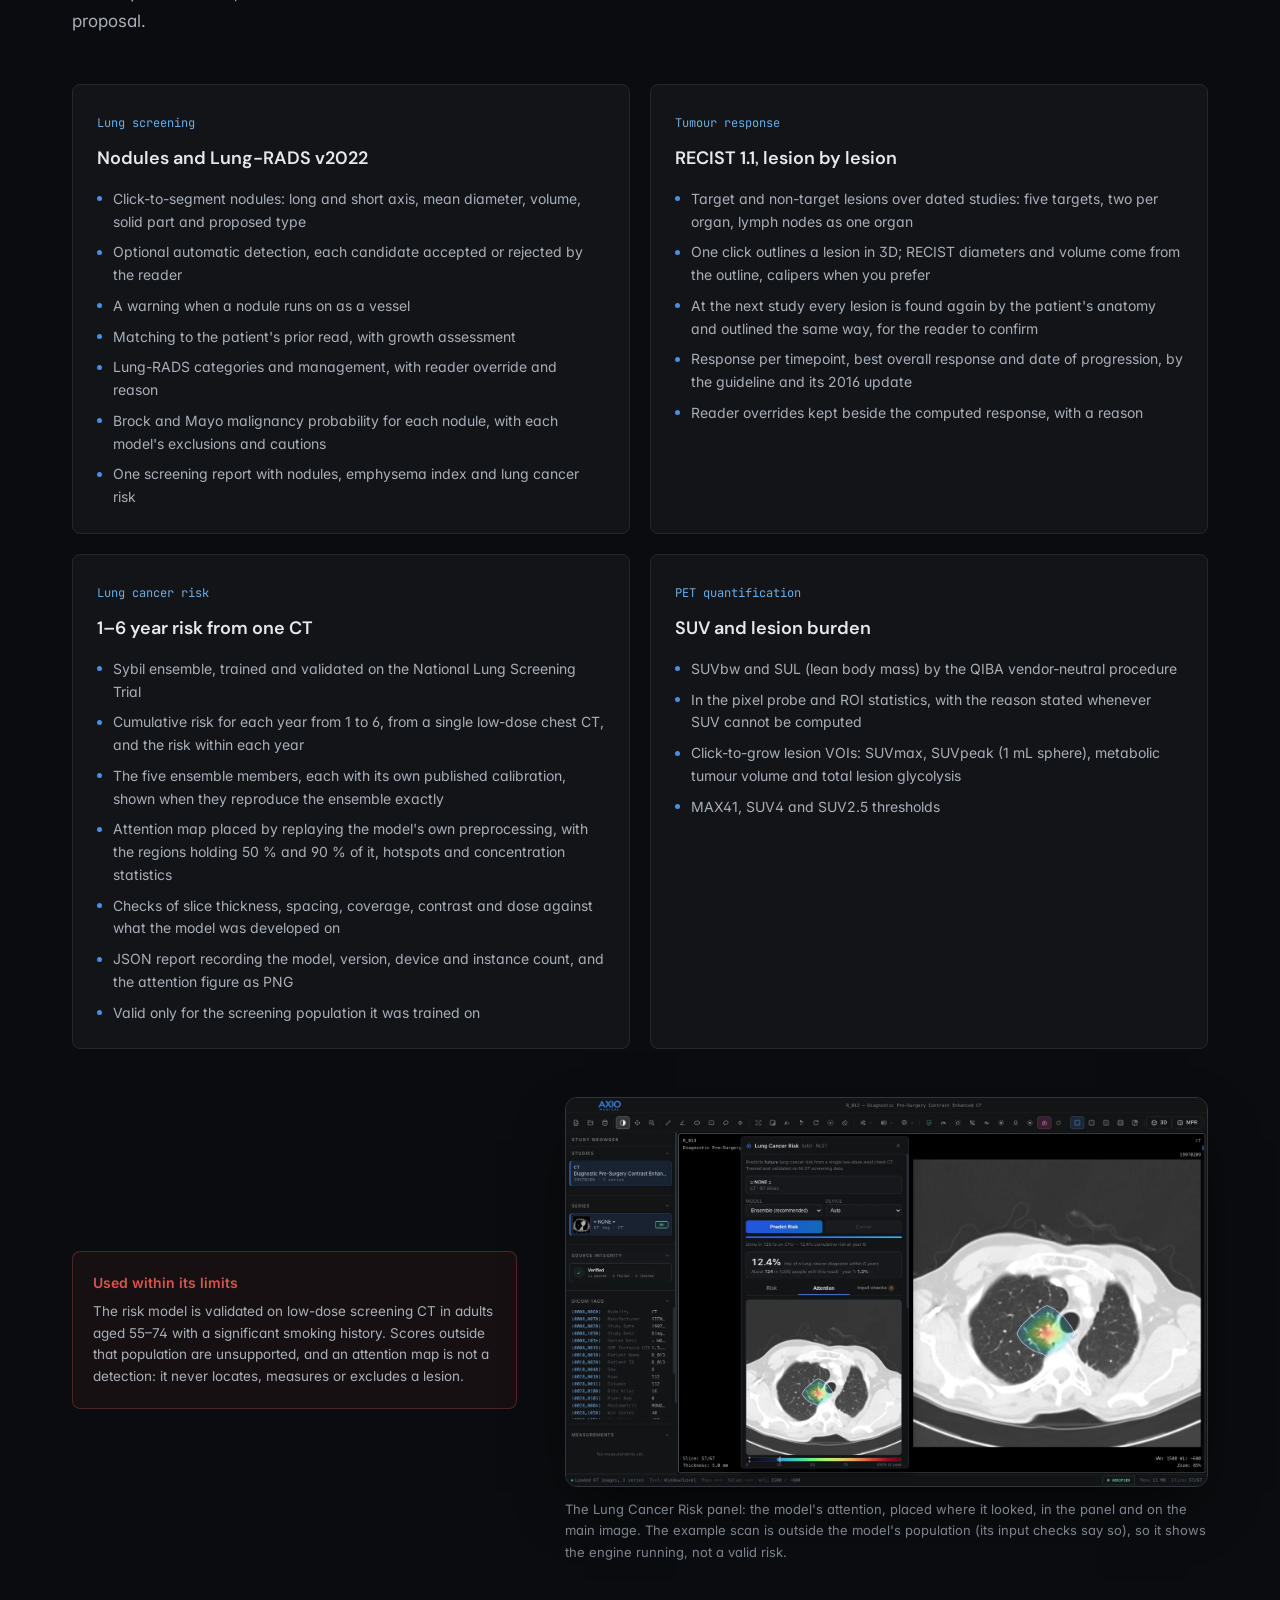
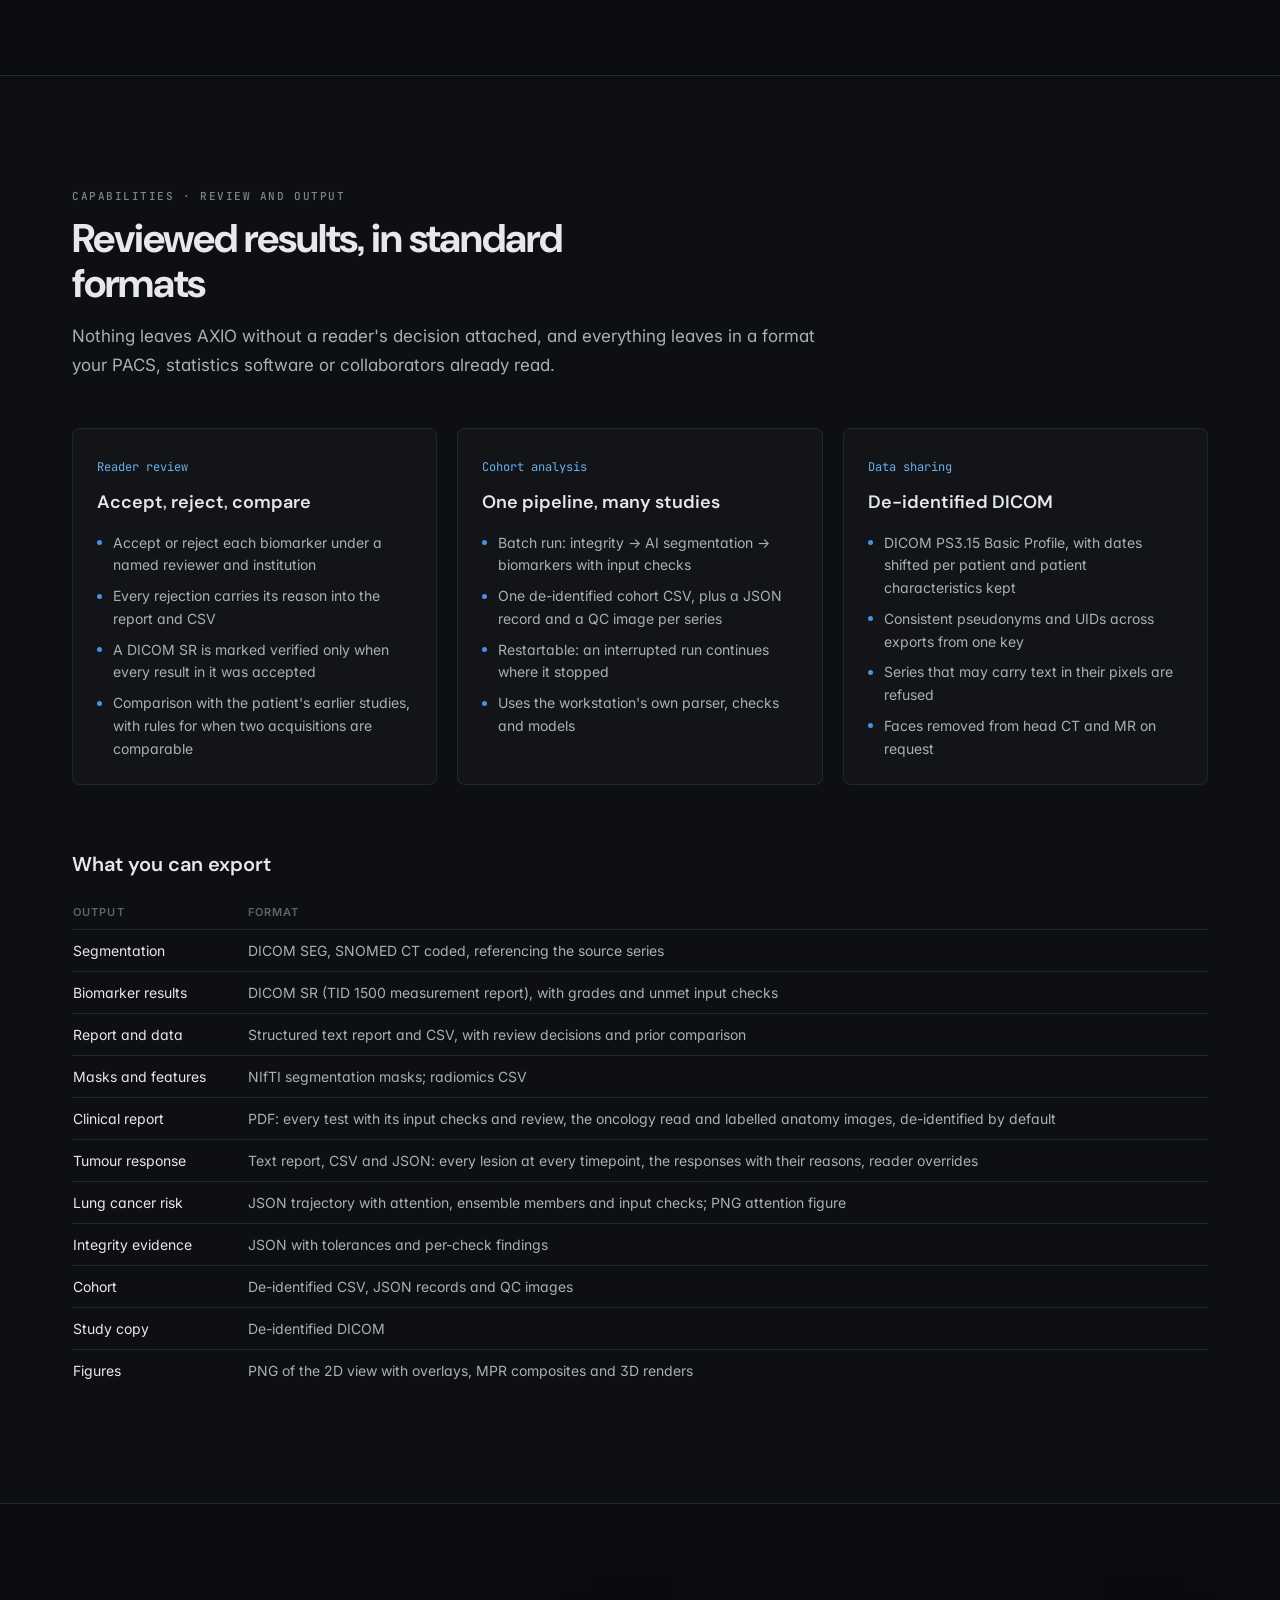
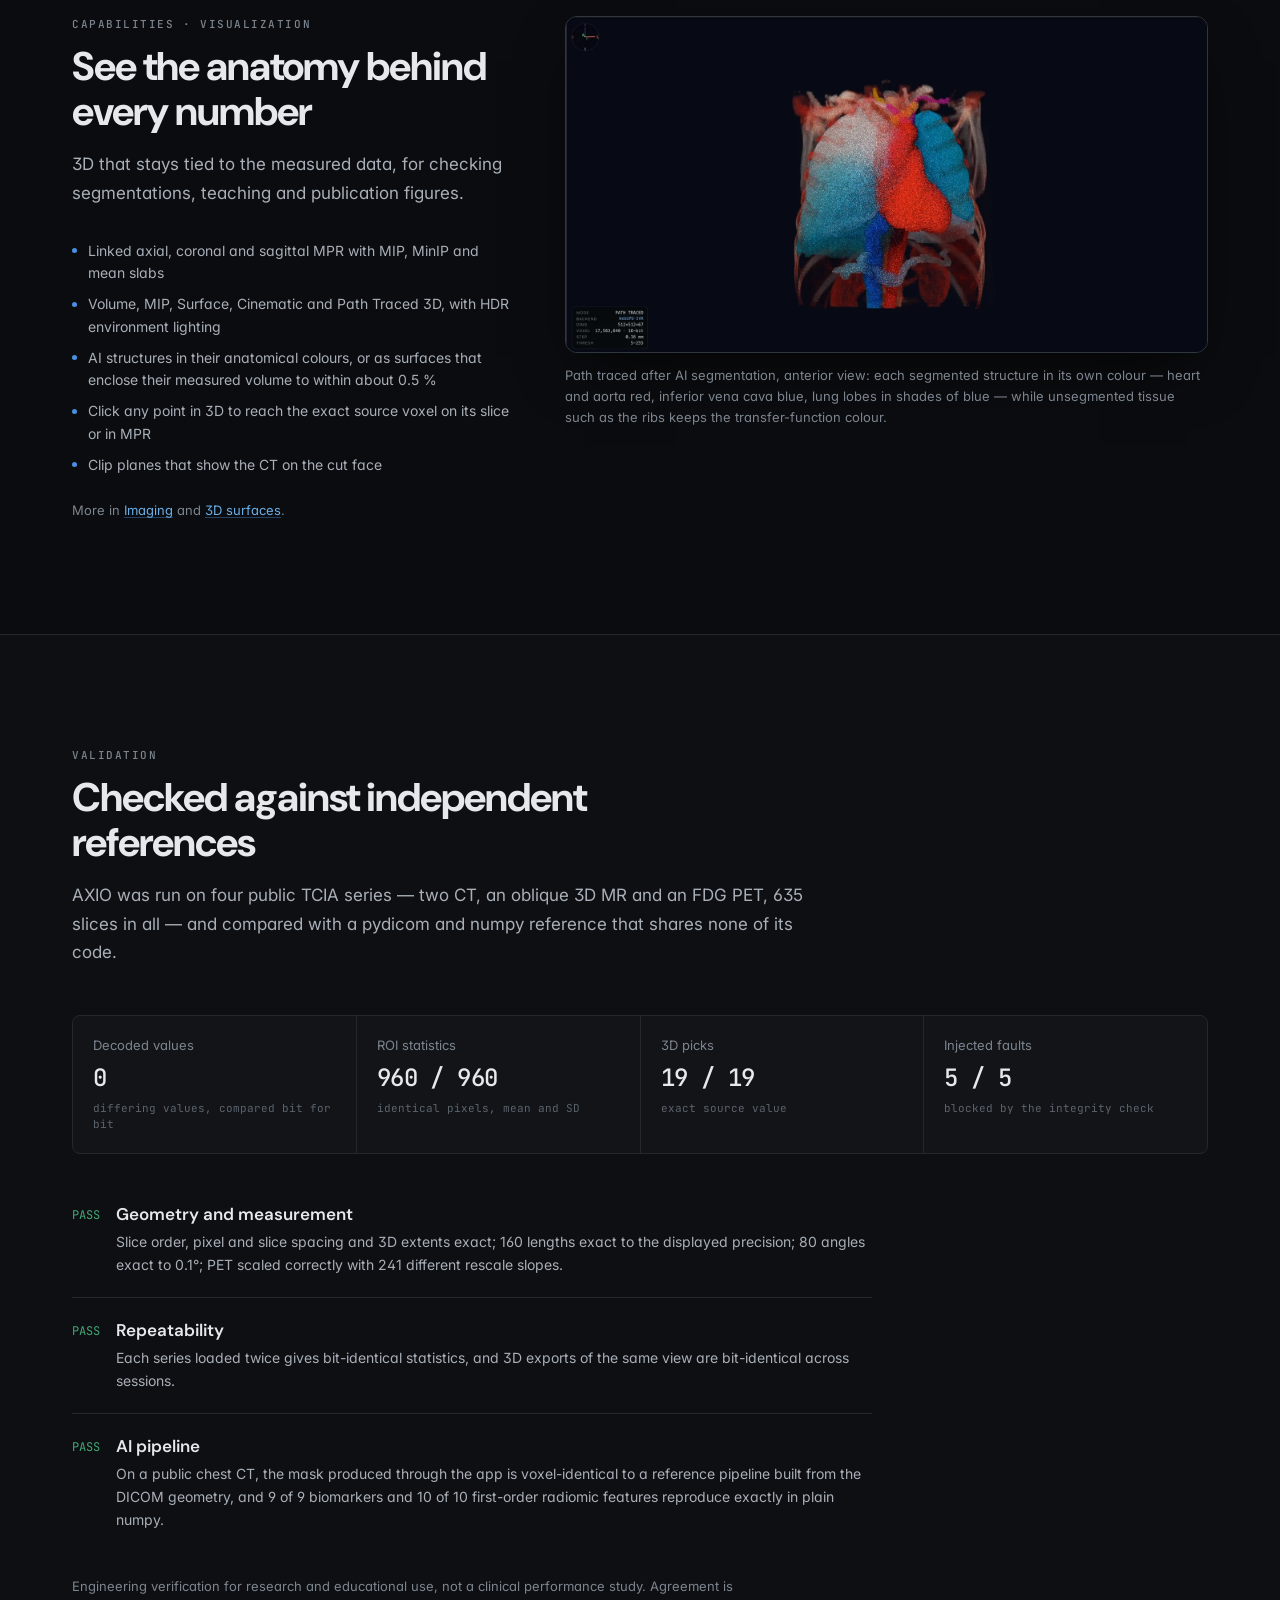
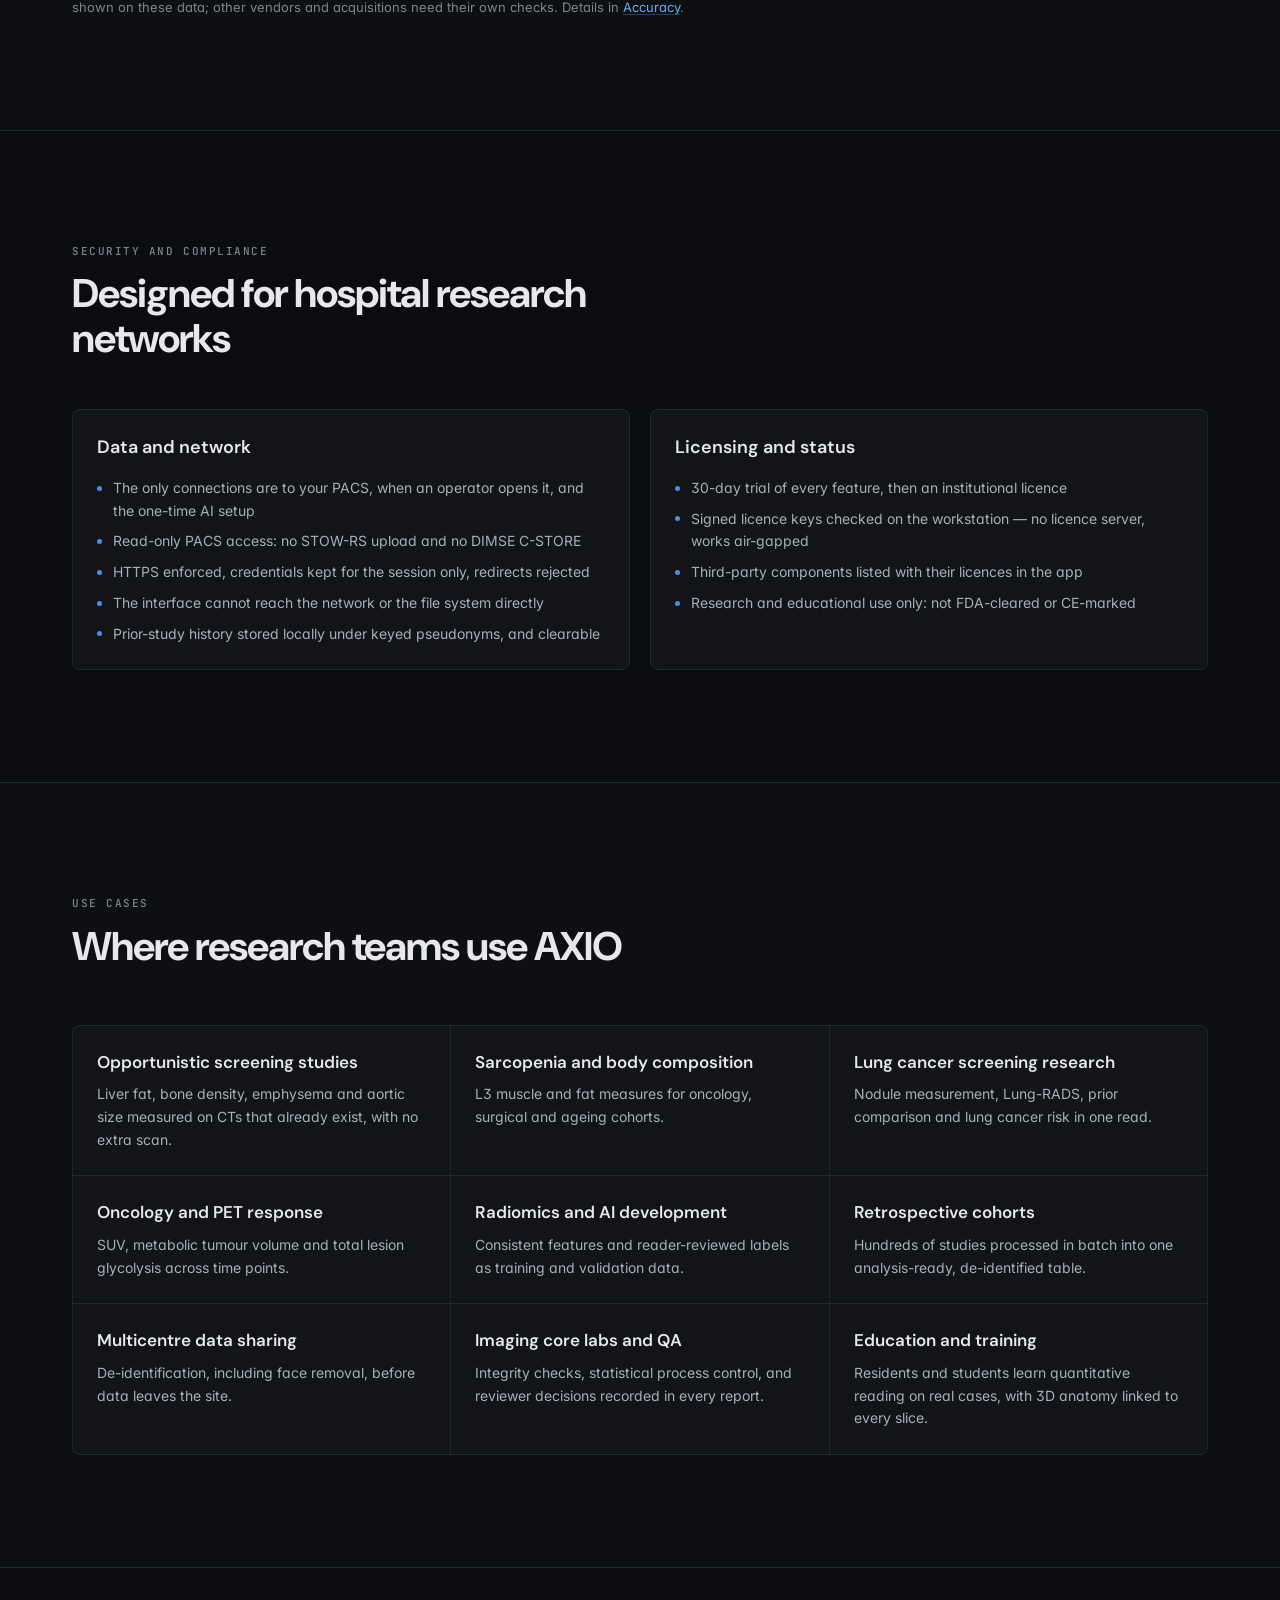
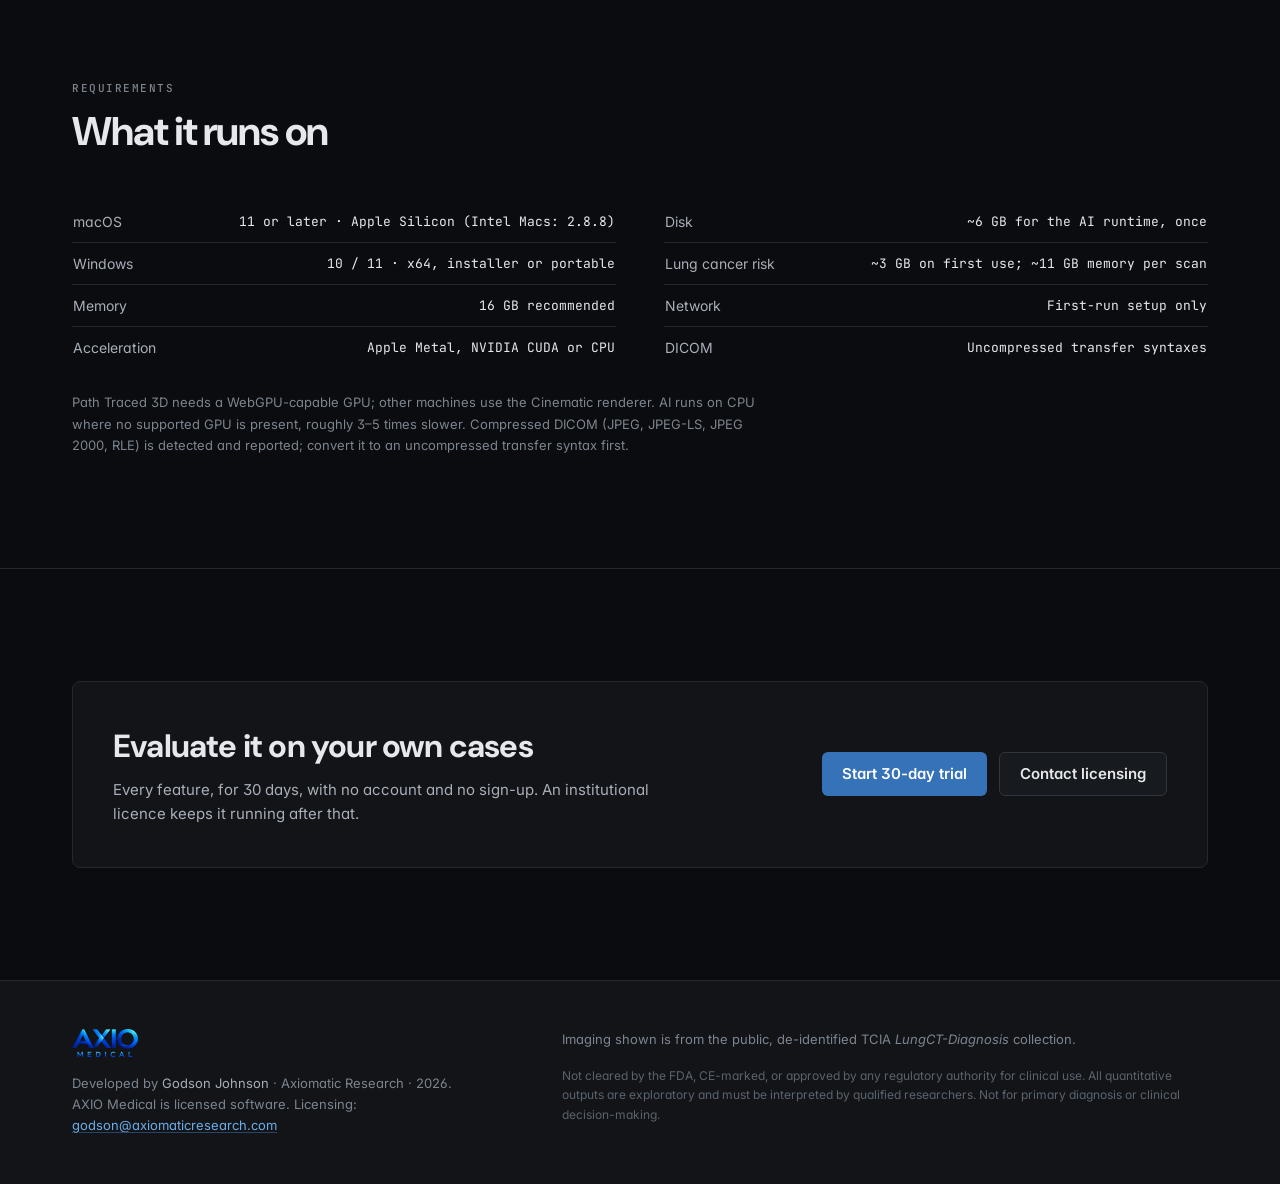
==== commit 99c2fcf8: "Website: 2.8.16 — clinical tests and PDF report; lung outlines independent of the click; tumour resp" ====
--- a/overview.html
+++ b/overview.html
@@ -53,7 +53,7 @@
 <!-- ───────────────────────── hero ───────────────────────── -->
 <section id="top" class="border-b border-line">
   <div class="wrap pb-16 pt-16 md:pb-20 md:pt-24">
-    <p class="eyebrow">Product overview · AXIO Medical 2.8.15</p>
+    <p class="eyebrow">Product overview · AXIO Medical 2.8.16</p>
     <div class="mt-4 grid gap-10 lg:grid-cols-12 lg:items-end">
       <div class="lg:col-span-7">
         <h1 class="font-display text-[clamp(2.25rem,5.2vw,3.75rem)] font-bold leading-[1.05] tracking-tightest">
@@ -263,6 +263,7 @@
         <h3 class="card-title">Measurements a routine CT already holds</h3>
         <ul class="bullets mt-4">
           <li>Liver fat, emphysema, vertebral bone density, aortic diameter, vascular calcification and organ volumes</li>
+          <li>Coronary artery calcium on non-contrast chest CT by the 2016 SCCT/STR rules (Agatston, CAC-DRS), each lesion assigned to its artery or rejected by the reader</li>
           <li>Graded normal, borderline or abnormal against published thresholds, each with its citation</li>
           <li>Input checks — contrast phase from the aorta, kernel, slice thickness, kV and coverage — leave a result <span class="text-ink-1">Not graded</span>, with the reason, where its threshold does not apply</li>
           <li>Compared with the patient's earlier studies from a local, pseudonymised history</li>
@@ -283,6 +284,7 @@
         <h3 class="card-title">PyRadiomics features</h3>
         <ul class="bullets mt-4">
           <li>107 features per structure: first-order, shape, GLCM, GLRLM, GLSZM, GLDM and NGTDM</li>
+          <li>Tumour radiomics of nodules and RECIST lesions after IBSI image processing: 102 of 102 comparable features within tolerance on the IBSI CT phantom, with each feature's change for a one-pixel outline change</li>
           <li>Optional wavelet and Laplacian-of-Gaussian filtered features</li>
           <li>Configurable bin width; features grouped by class and filterable</li>
           <li>CSV export for statistical analysis, recording the PyRadiomics version, bin width and conventions</li>
@@ -342,6 +344,7 @@
           <li>A warning when a nodule runs on as a vessel</li>
           <li>Matching to the patient's prior read, with growth assessment</li>
           <li>Lung-RADS categories and management, with reader override and reason</li>
+          <li>Brock and Mayo malignancy probability for each nodule, with each model's exclusions and cautions</li>
           <li>One screening report with nodules, emphysema index and lung cancer risk</li>
         </ul>
       </div>
@@ -446,6 +449,7 @@
             <tr><td>Biomarker results</td><td>DICOM SR (TID 1500 measurement report), with grades and unmet input checks</td></tr>
             <tr><td>Report and data</td><td>Structured text report and CSV, with review decisions and prior comparison</td></tr>
             <tr><td>Masks and features</td><td>NIfTI segmentation masks; radiomics CSV</td></tr>
+            <tr><td>Clinical report</td><td>PDF: every test with its input checks and review, the oncology read and labelled anatomy images, de-identified by default</td></tr>
             <tr><td>Tumour response</td><td>Text report, CSV and JSON: every lesion at every timepoint, the responses with their reasons, reader overrides</td></tr>
             <tr><td>Lung cancer risk</td><td>JSON trajectory with attention, ensemble members and input checks; PNG attention figure</td></tr>
             <tr><td>Integrity evidence</td><td>JSON with tolerances and per-check findings</td></tr>
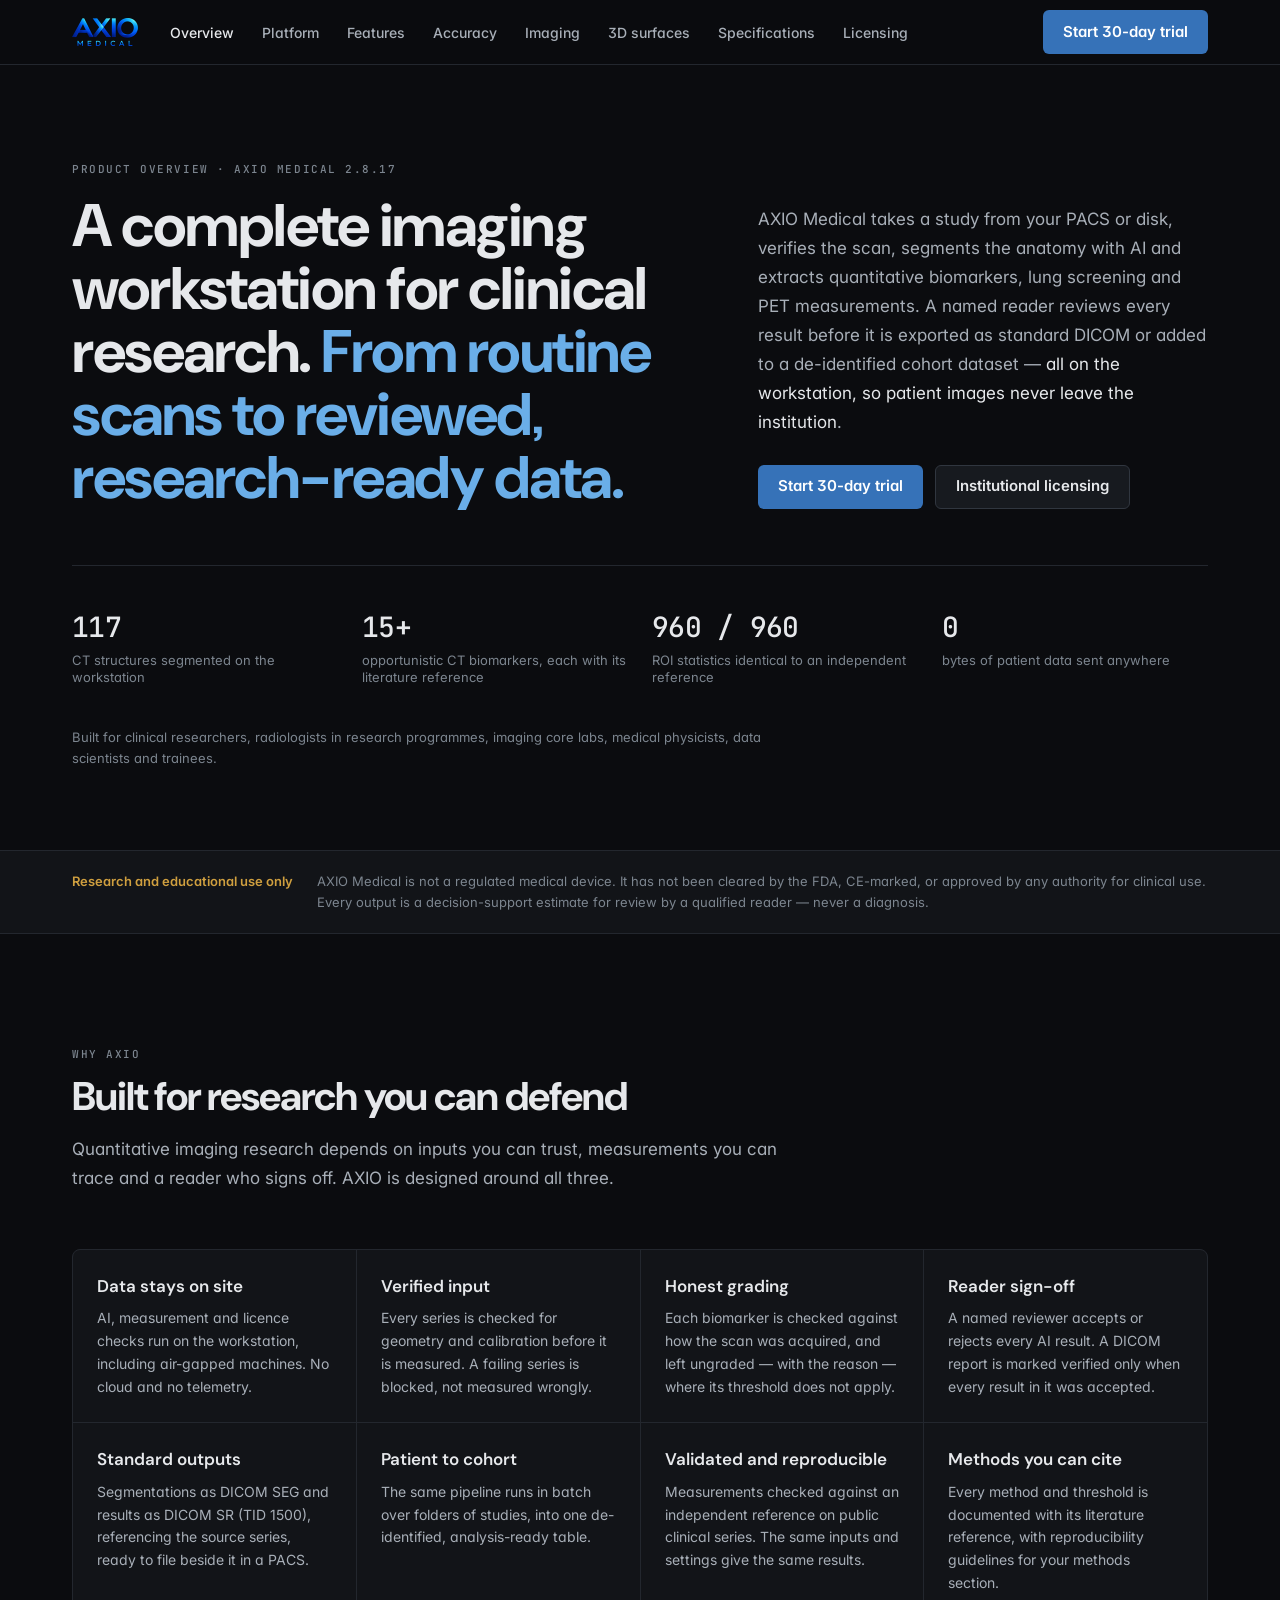
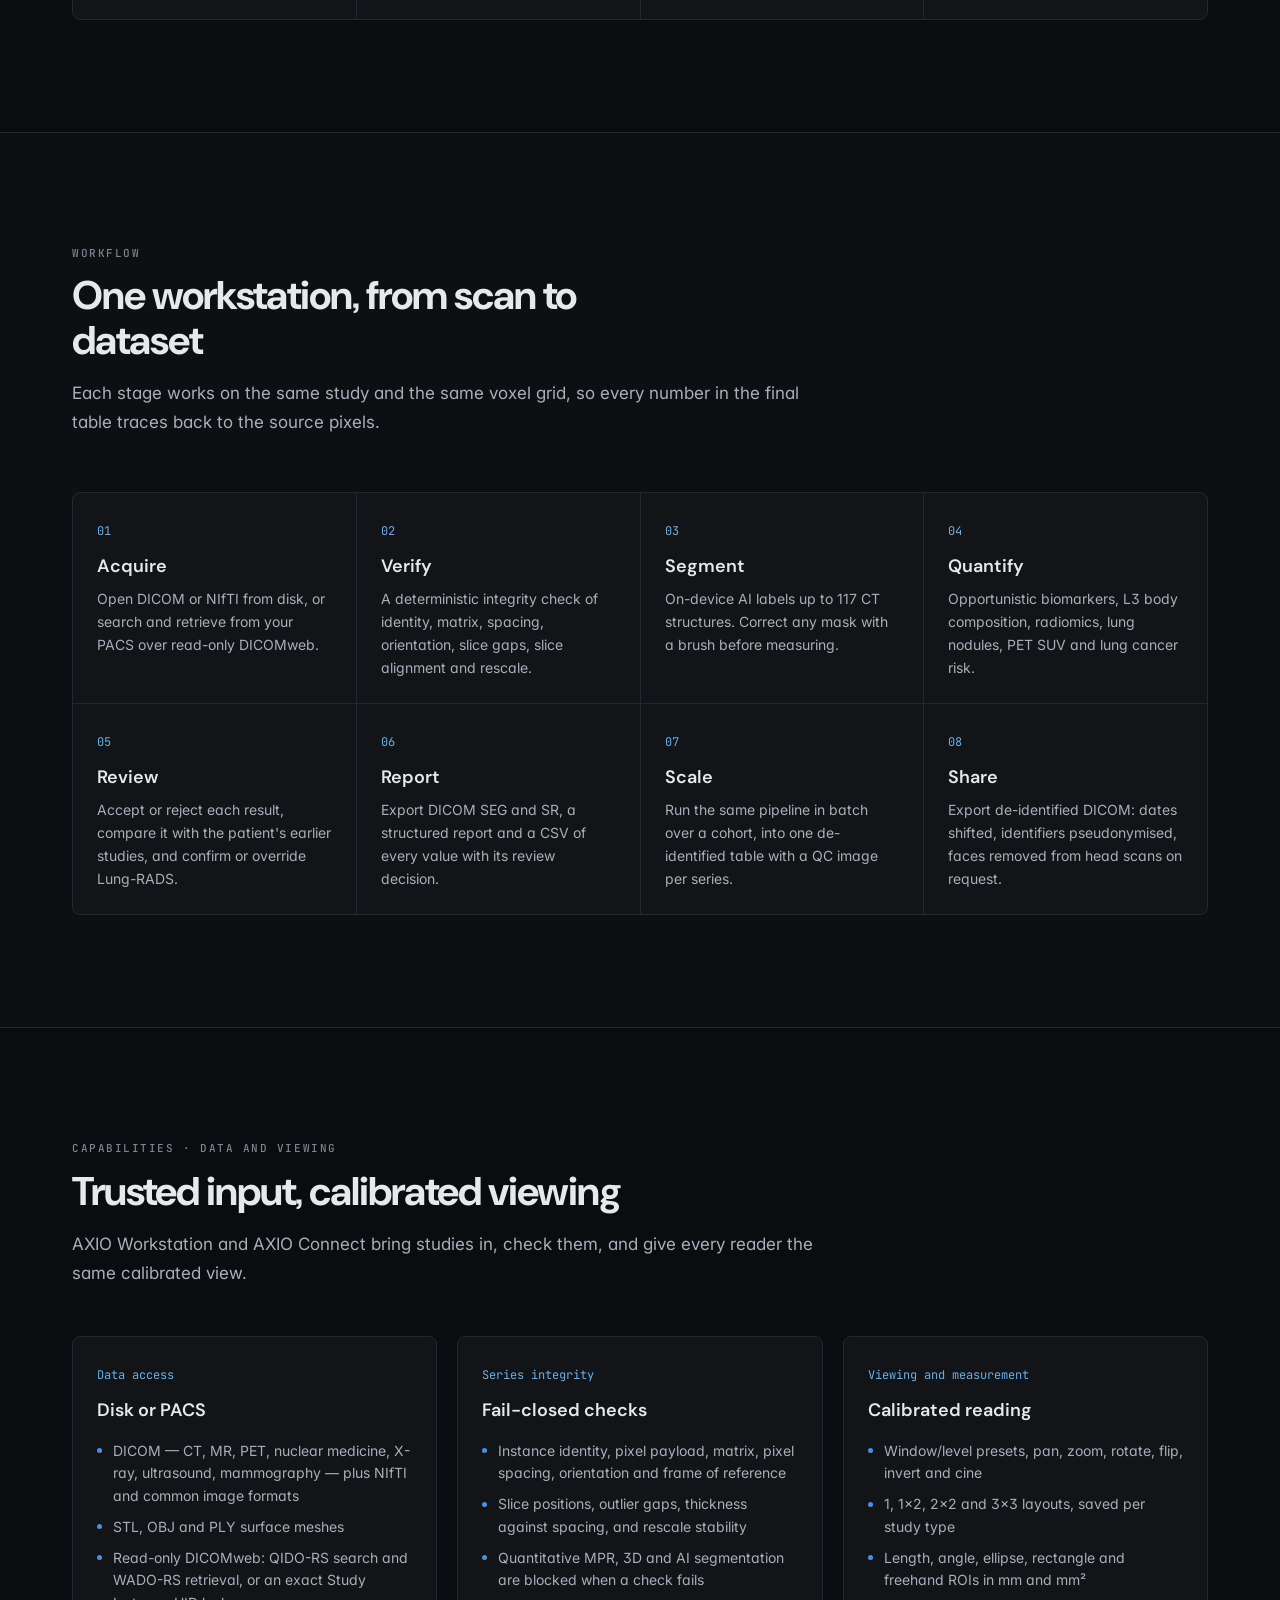
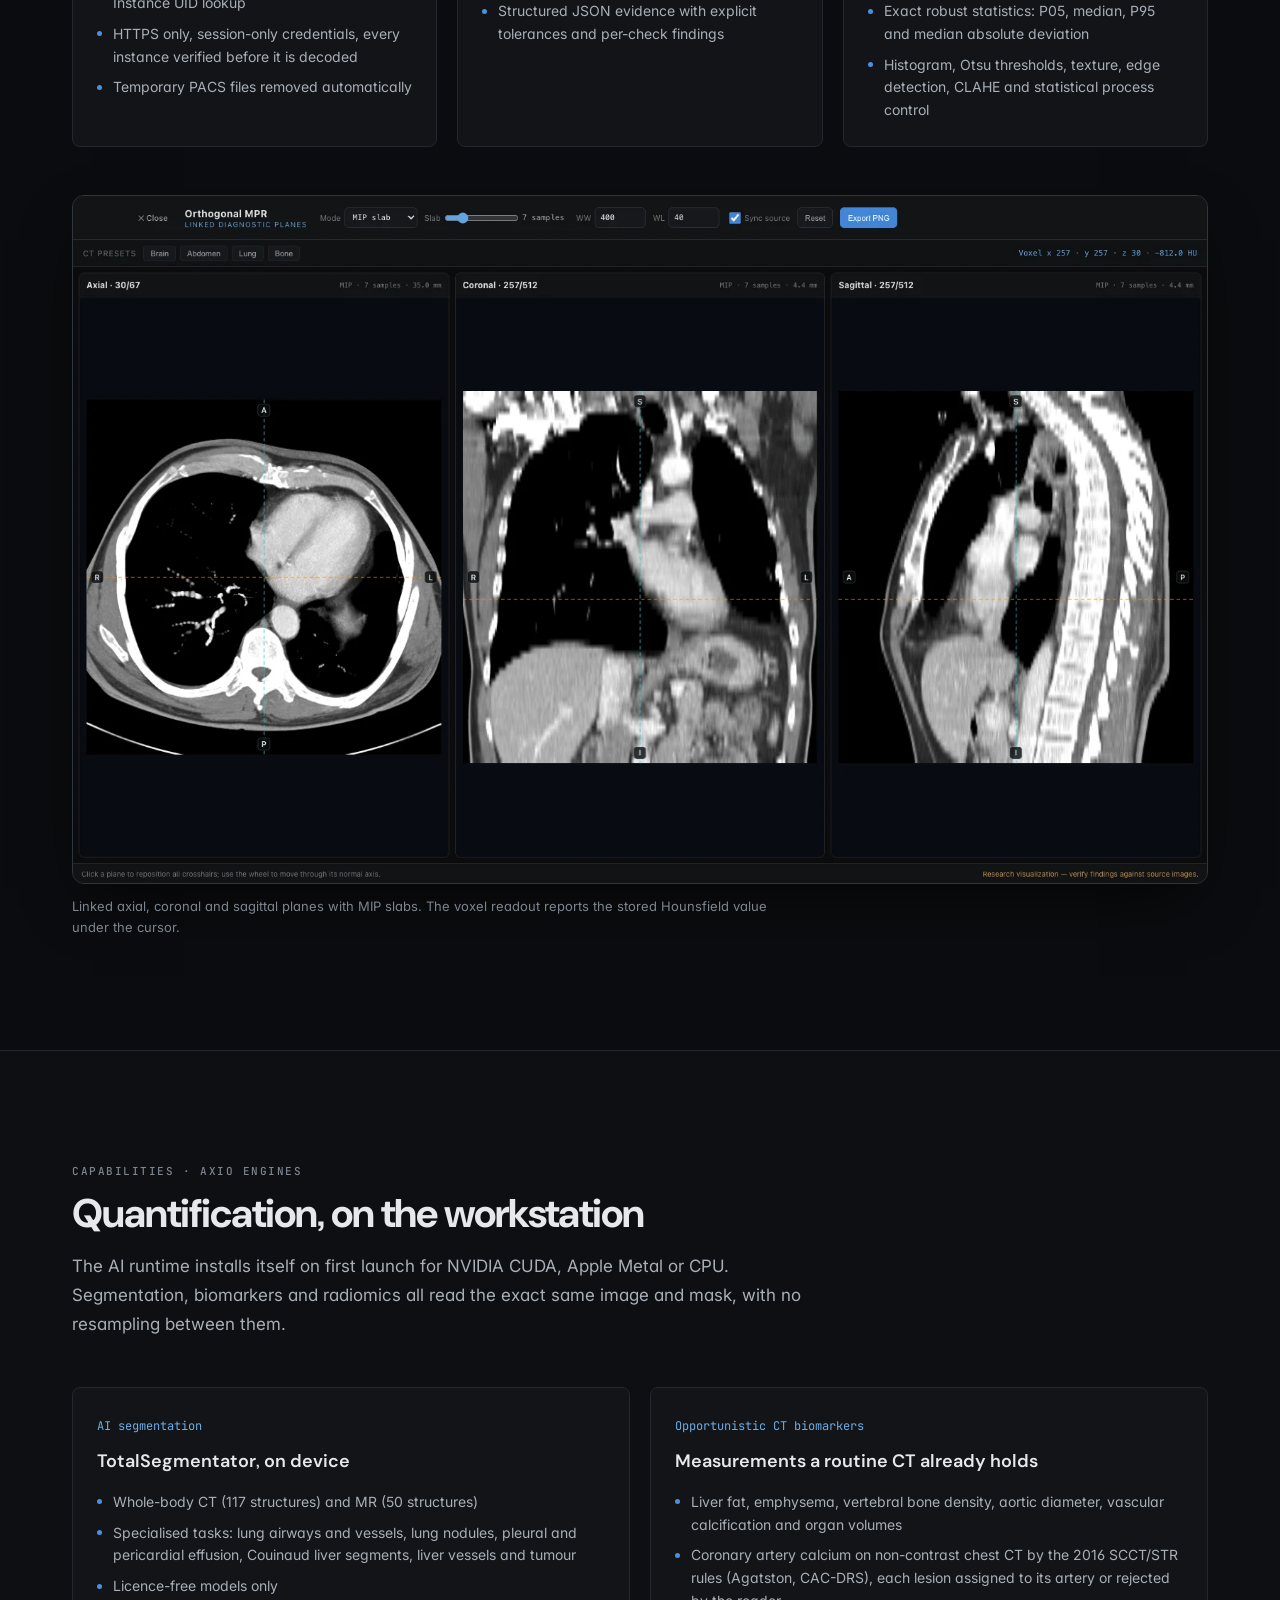
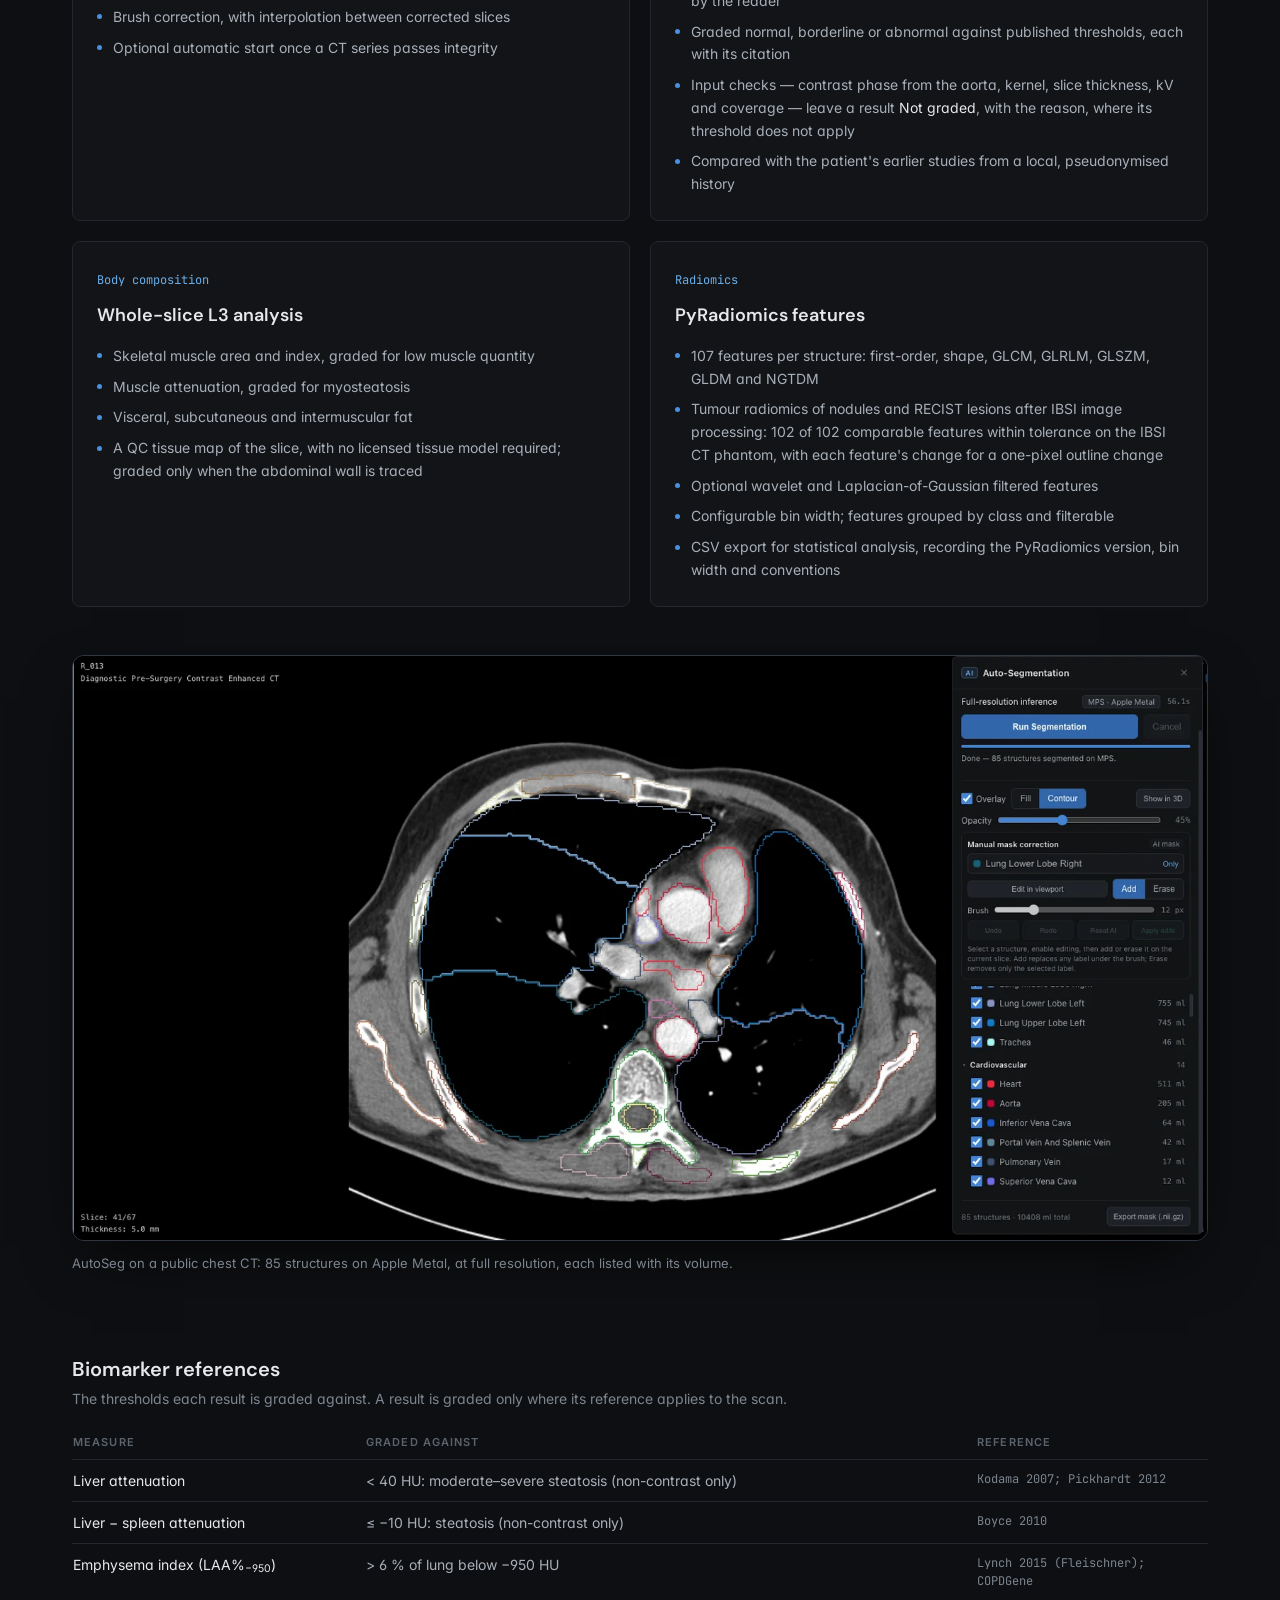
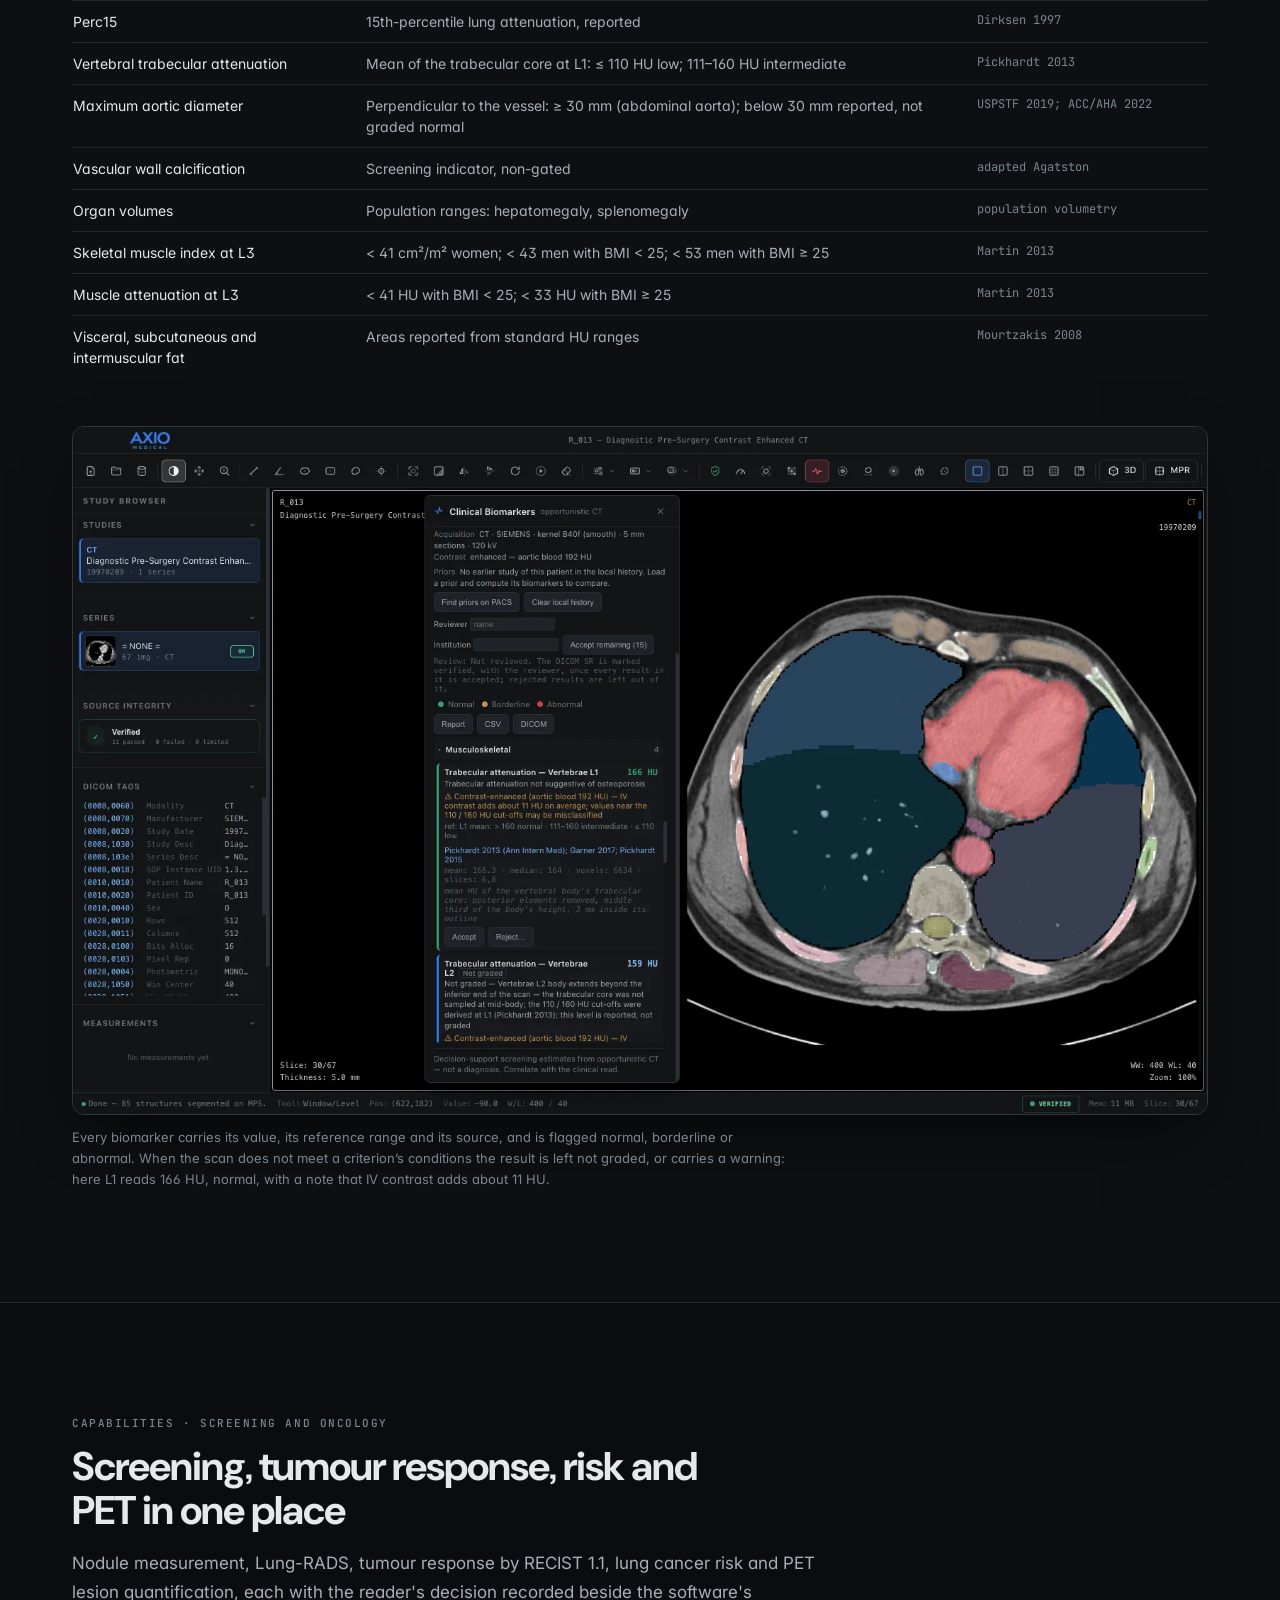
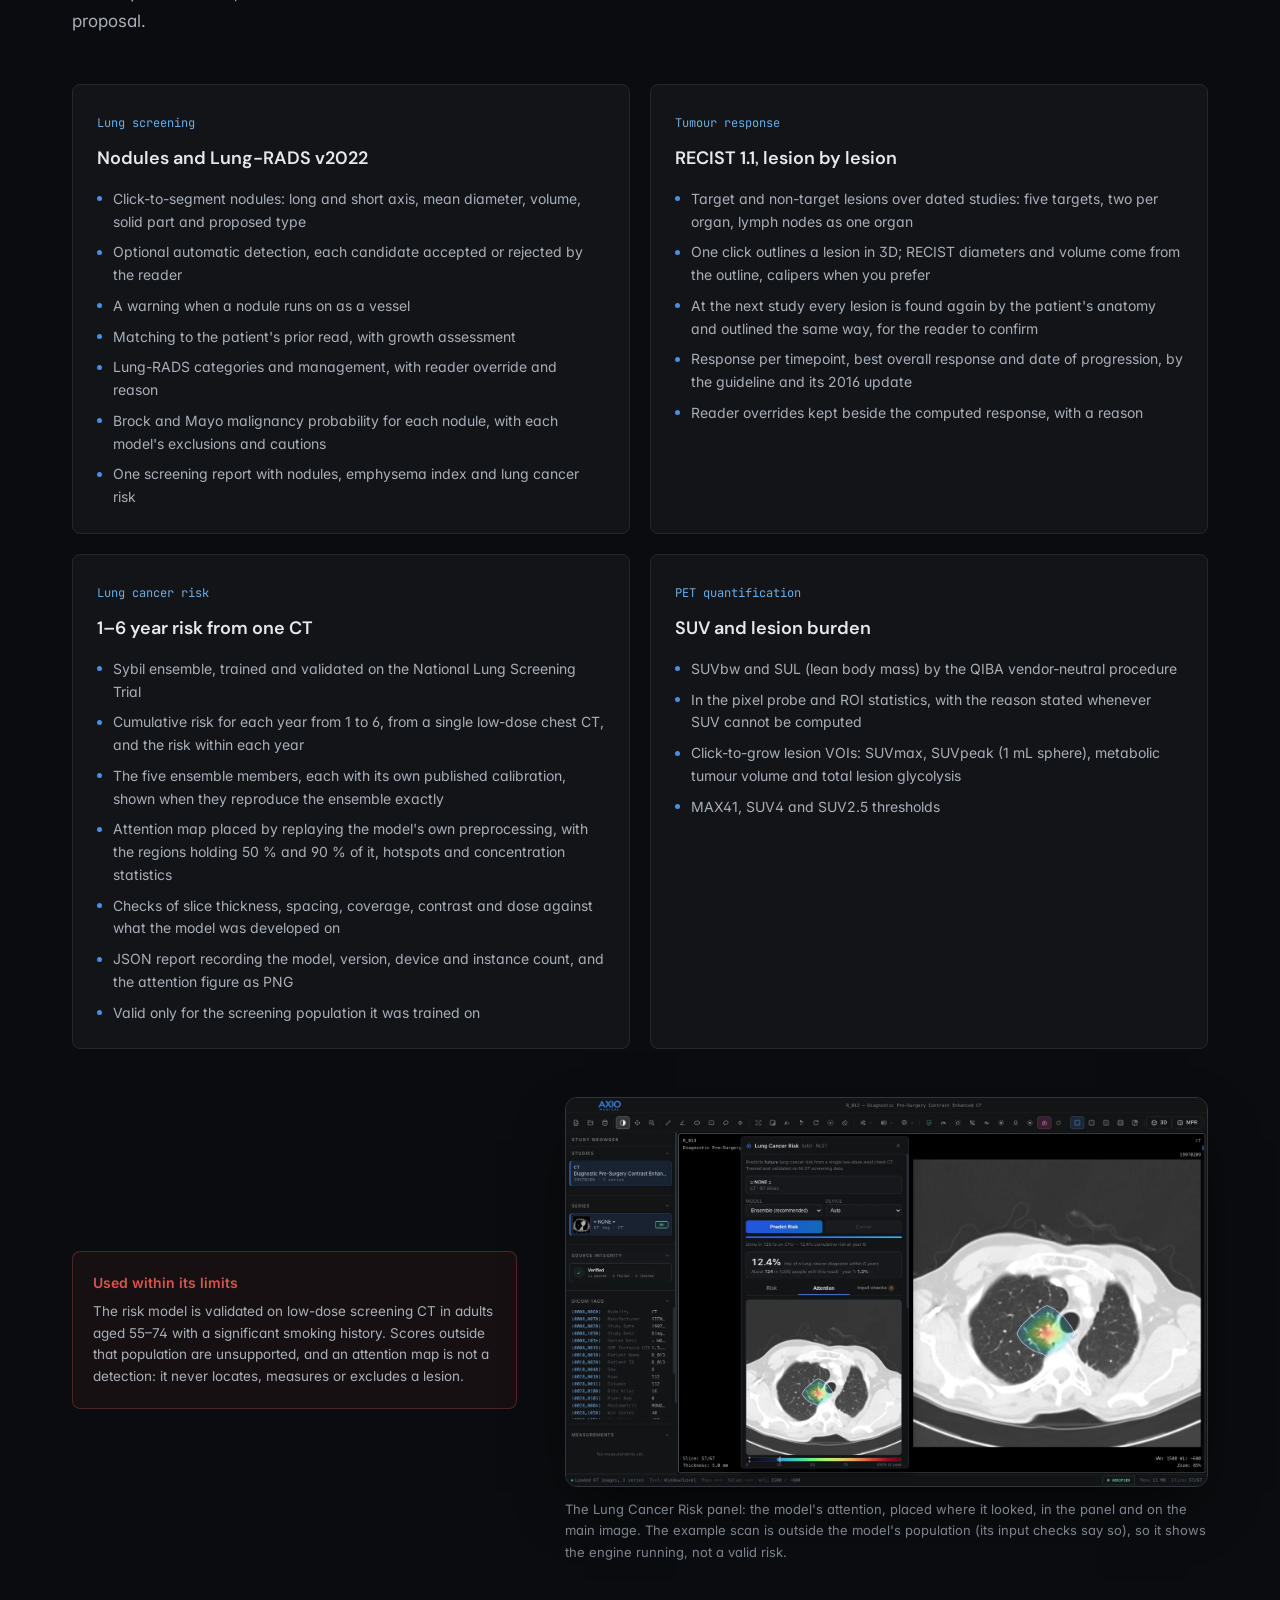
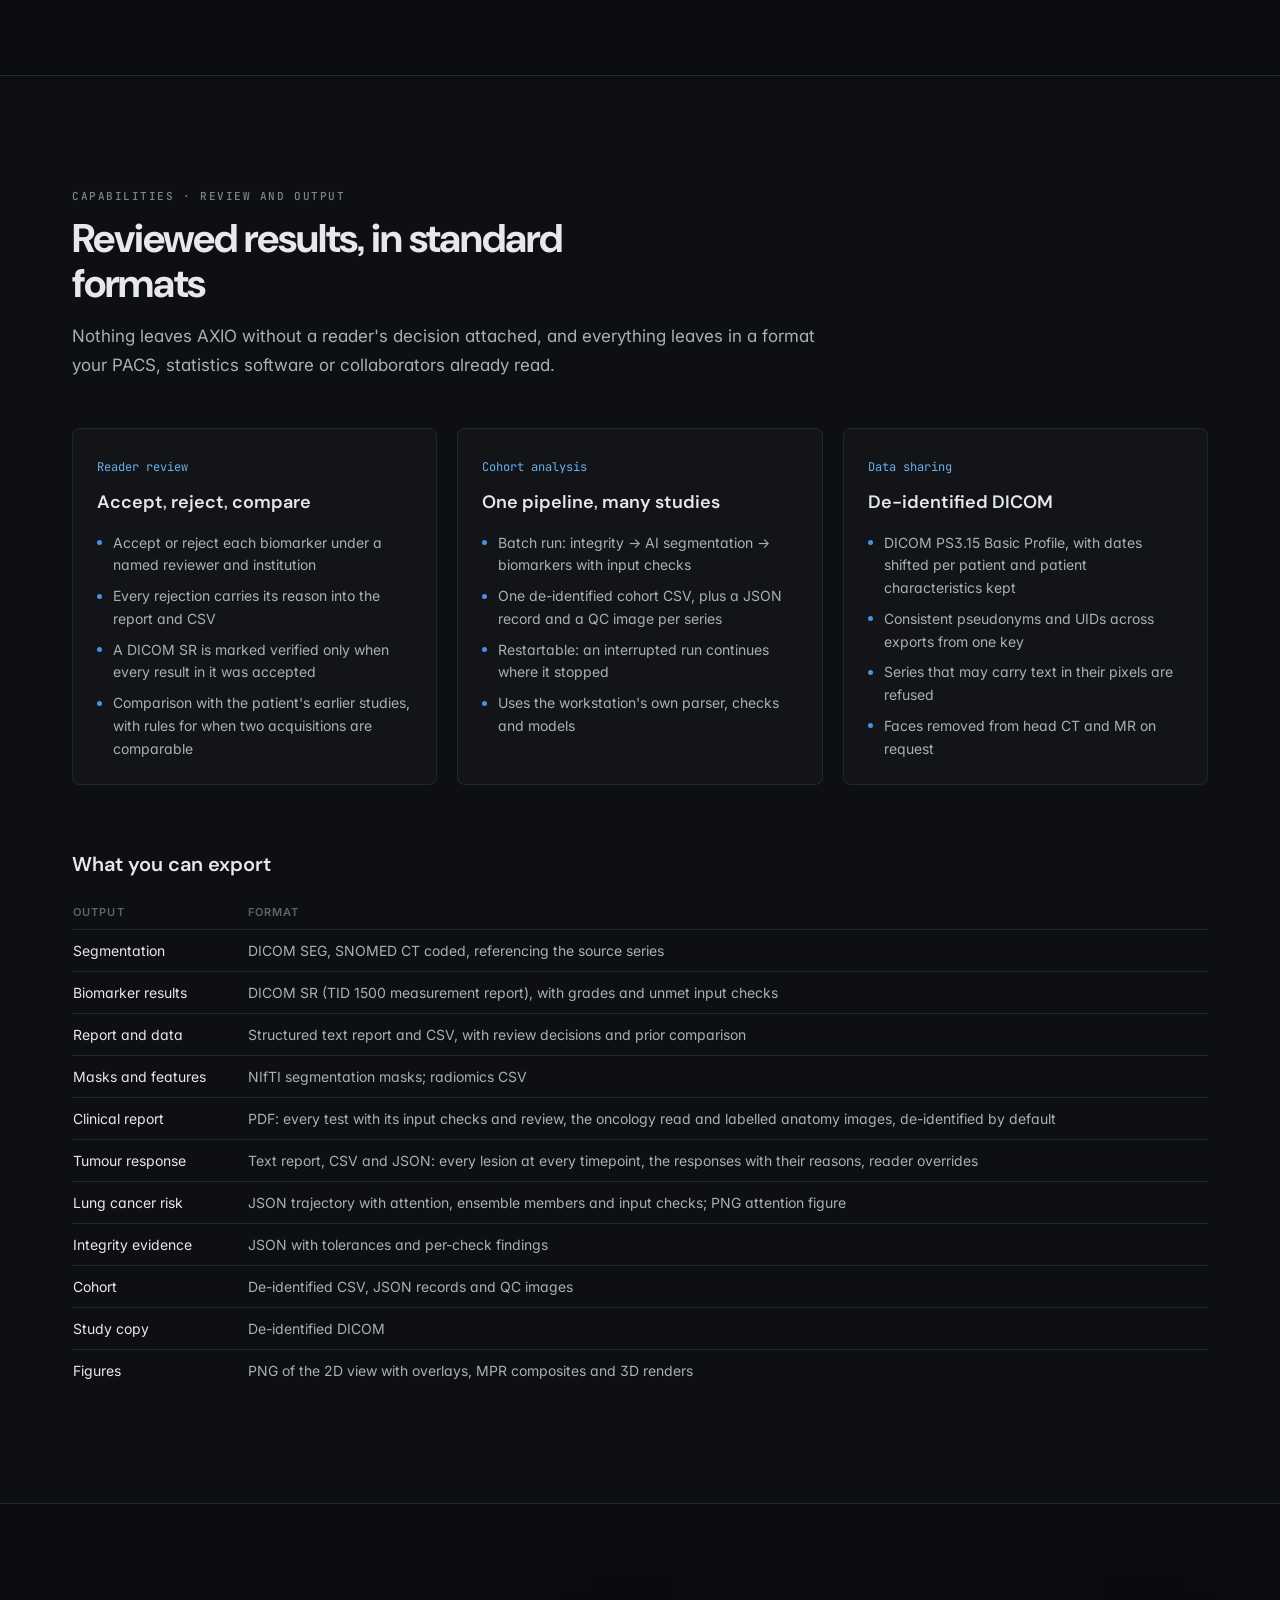
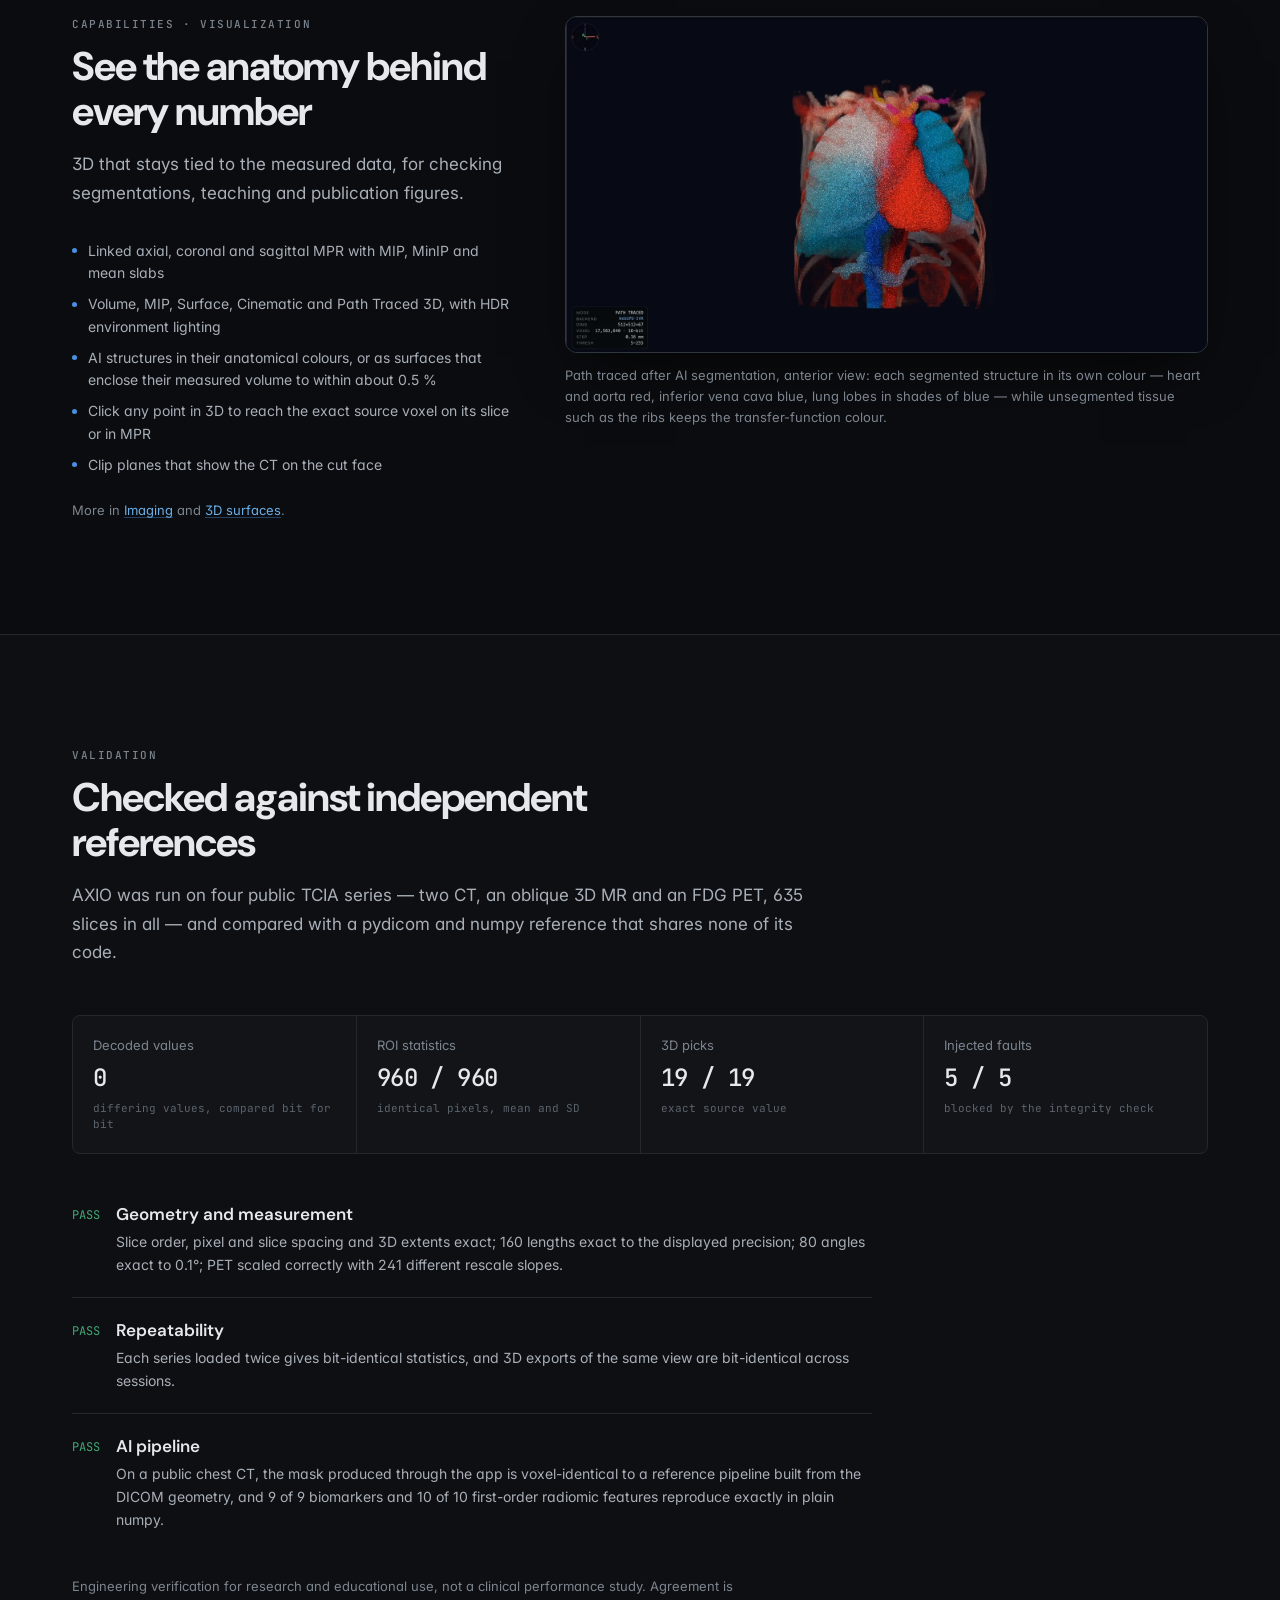
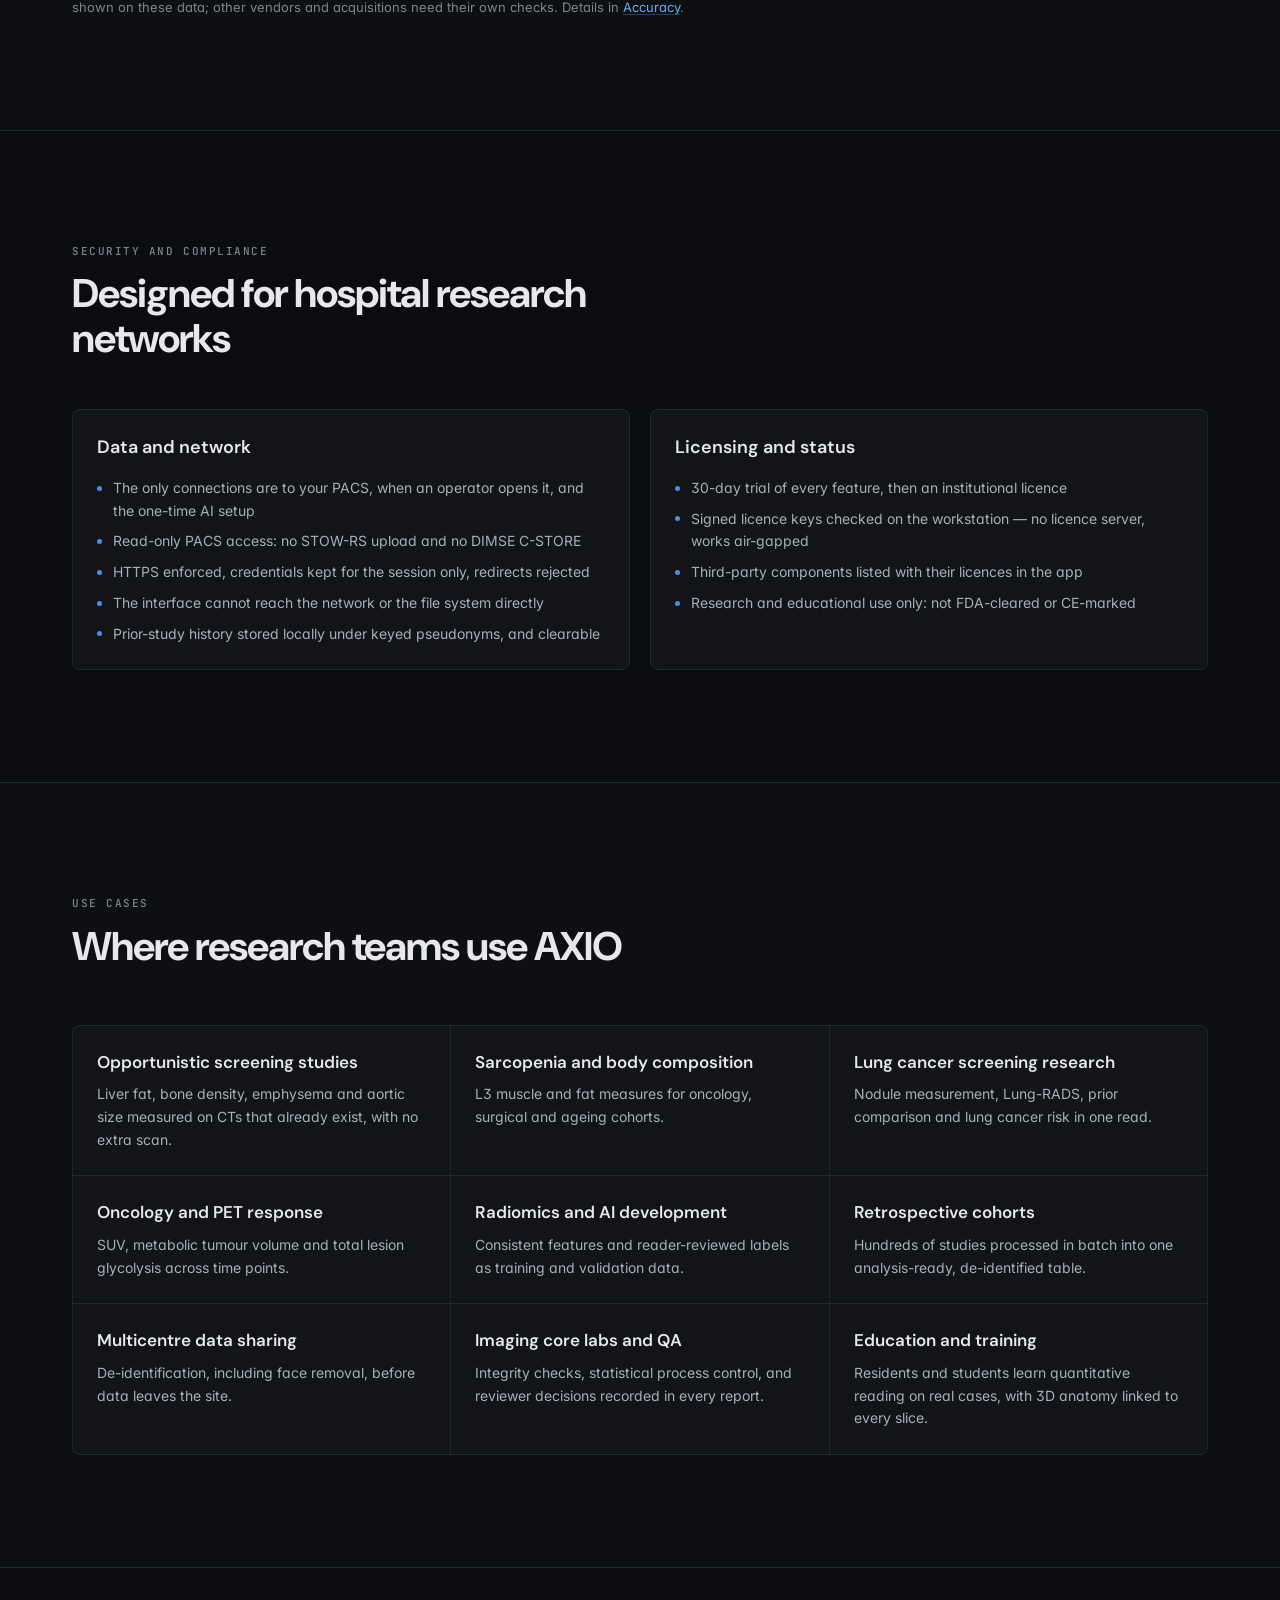
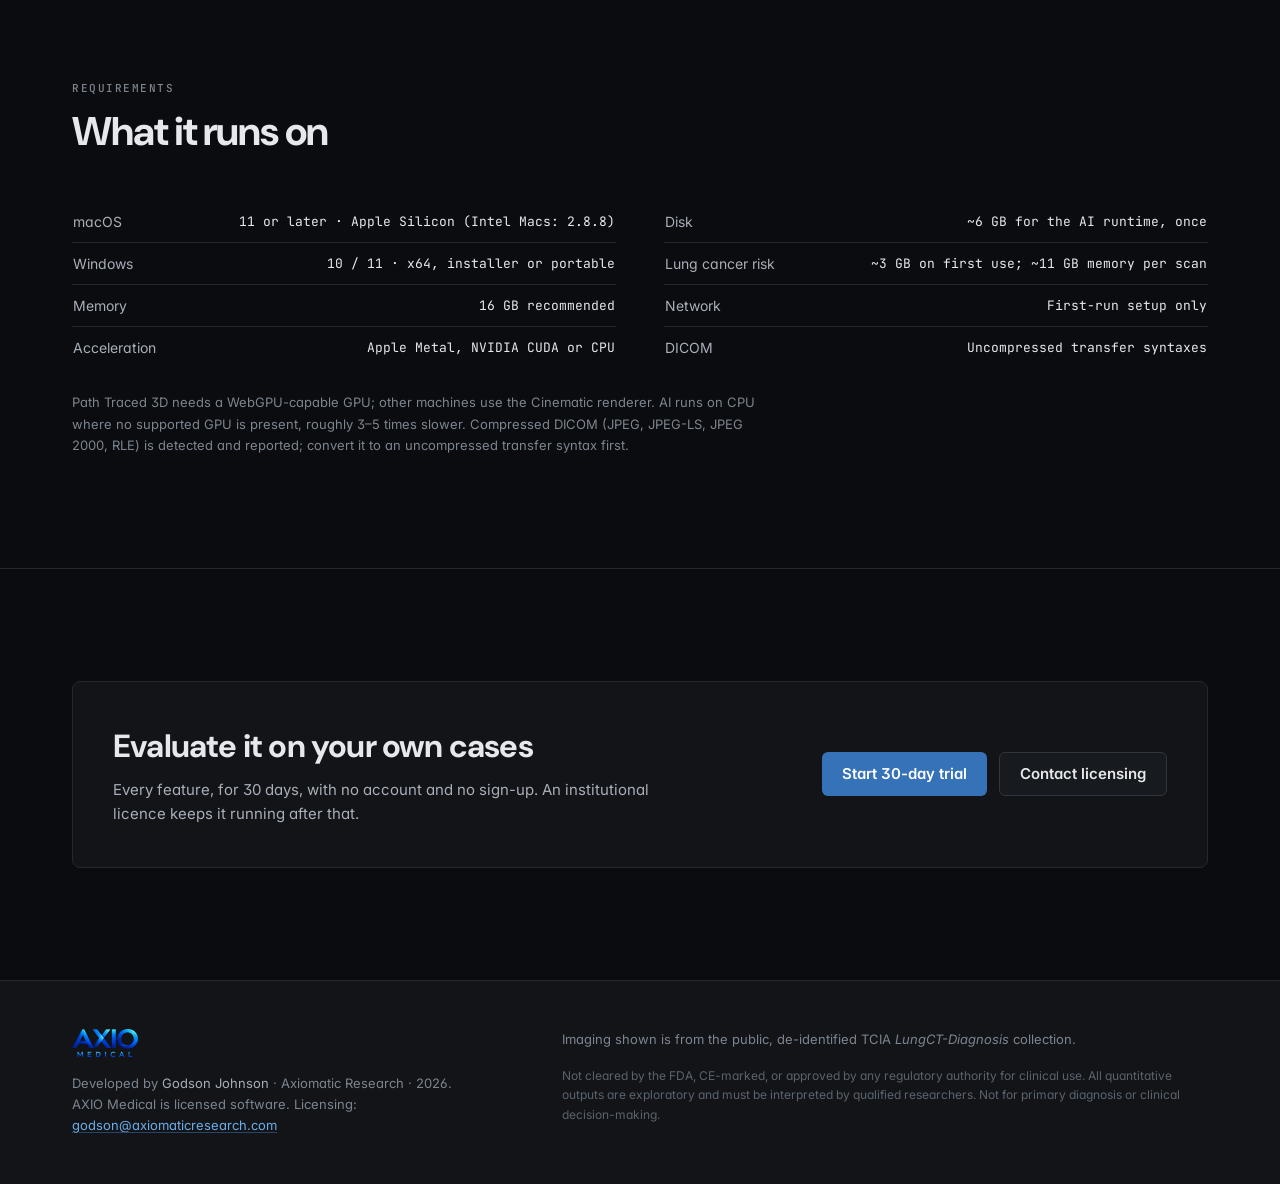
==== commit 1cf22f6a: "Website: 2.8.17 — overlays stay on the image, faster Physics Analysis, paste on macOS" ====
--- a/overview.html
+++ b/overview.html
@@ -53,7 +53,7 @@
 <!-- ───────────────────────── hero ───────────────────────── -->
 <section id="top" class="border-b border-line">
   <div class="wrap pb-16 pt-16 md:pb-20 md:pt-24">
-    <p class="eyebrow">Product overview · AXIO Medical 2.8.16</p>
+    <p class="eyebrow">Product overview · AXIO Medical 2.8.17</p>
     <div class="mt-4 grid gap-10 lg:grid-cols-12 lg:items-end">
       <div class="lg:col-span-7">
         <h1 class="font-display text-[clamp(2.25rem,5.2vw,3.75rem)] font-bold leading-[1.05] tracking-tightest">
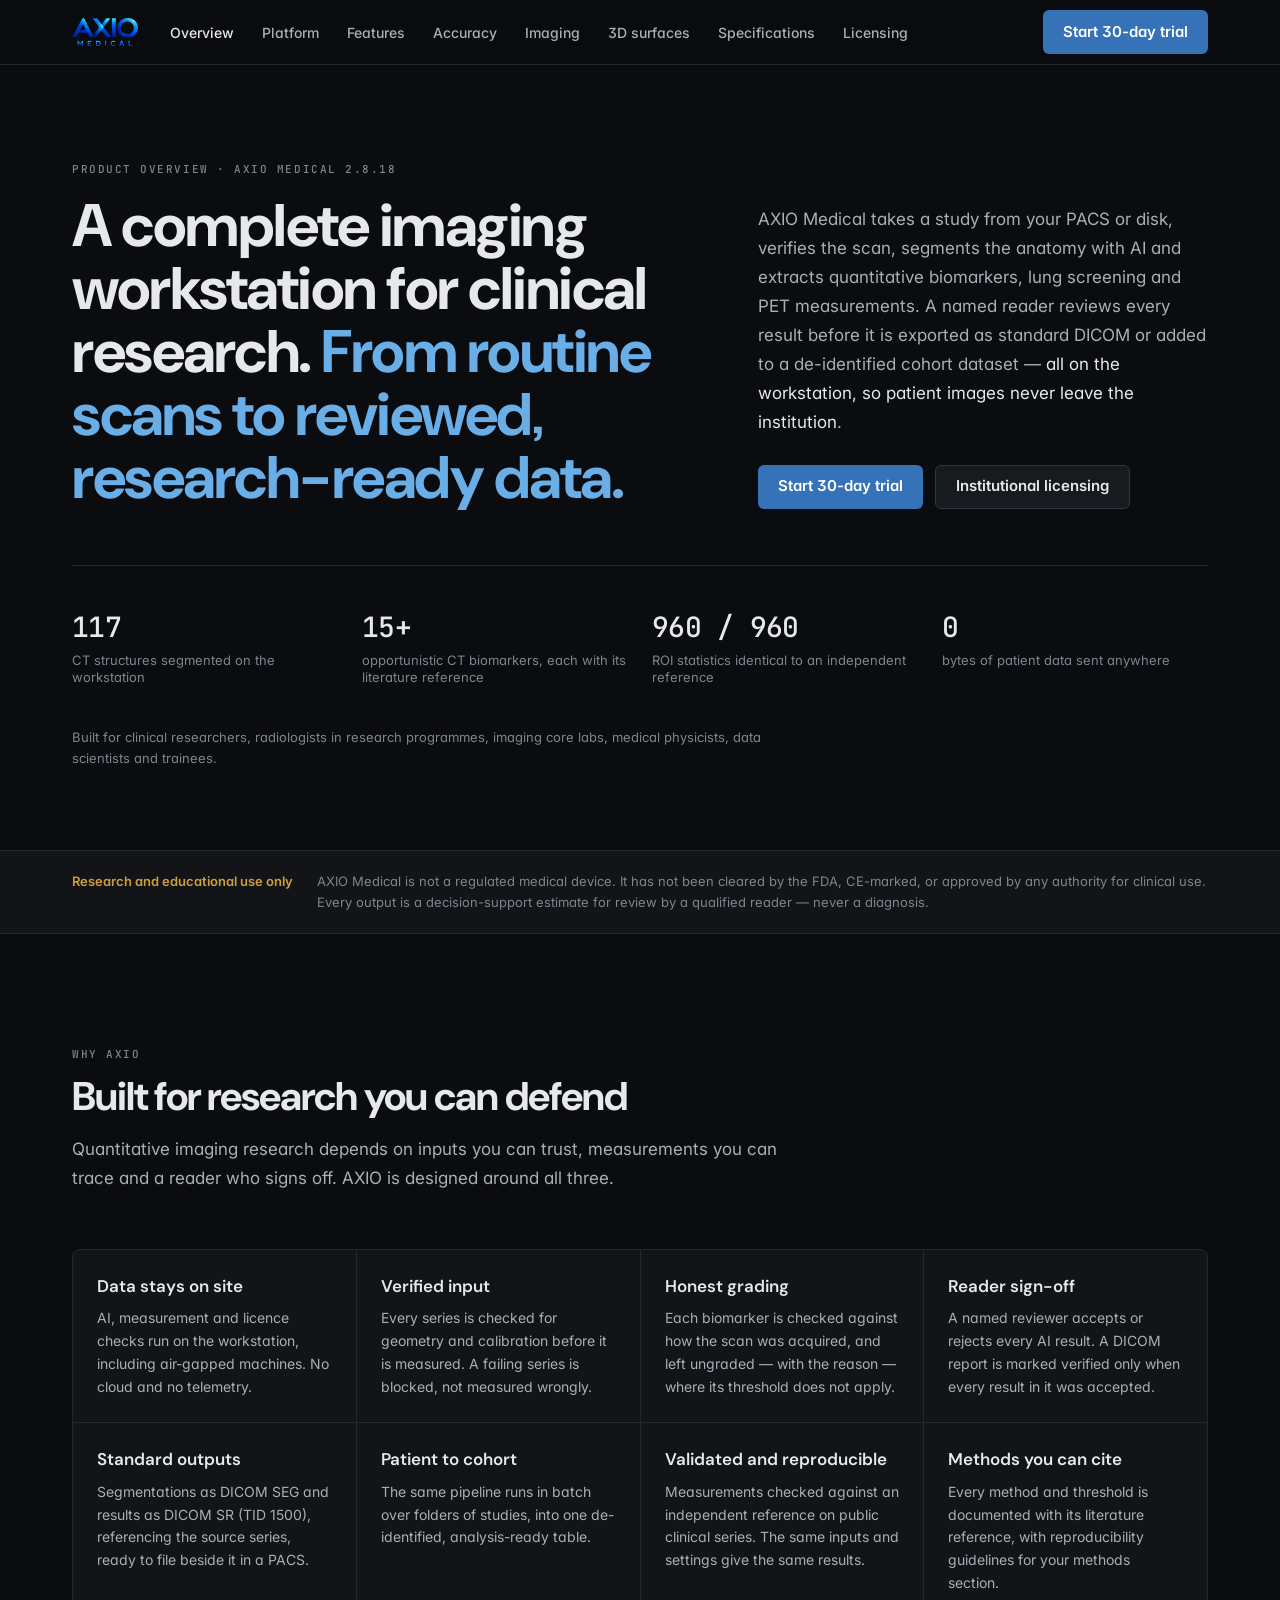
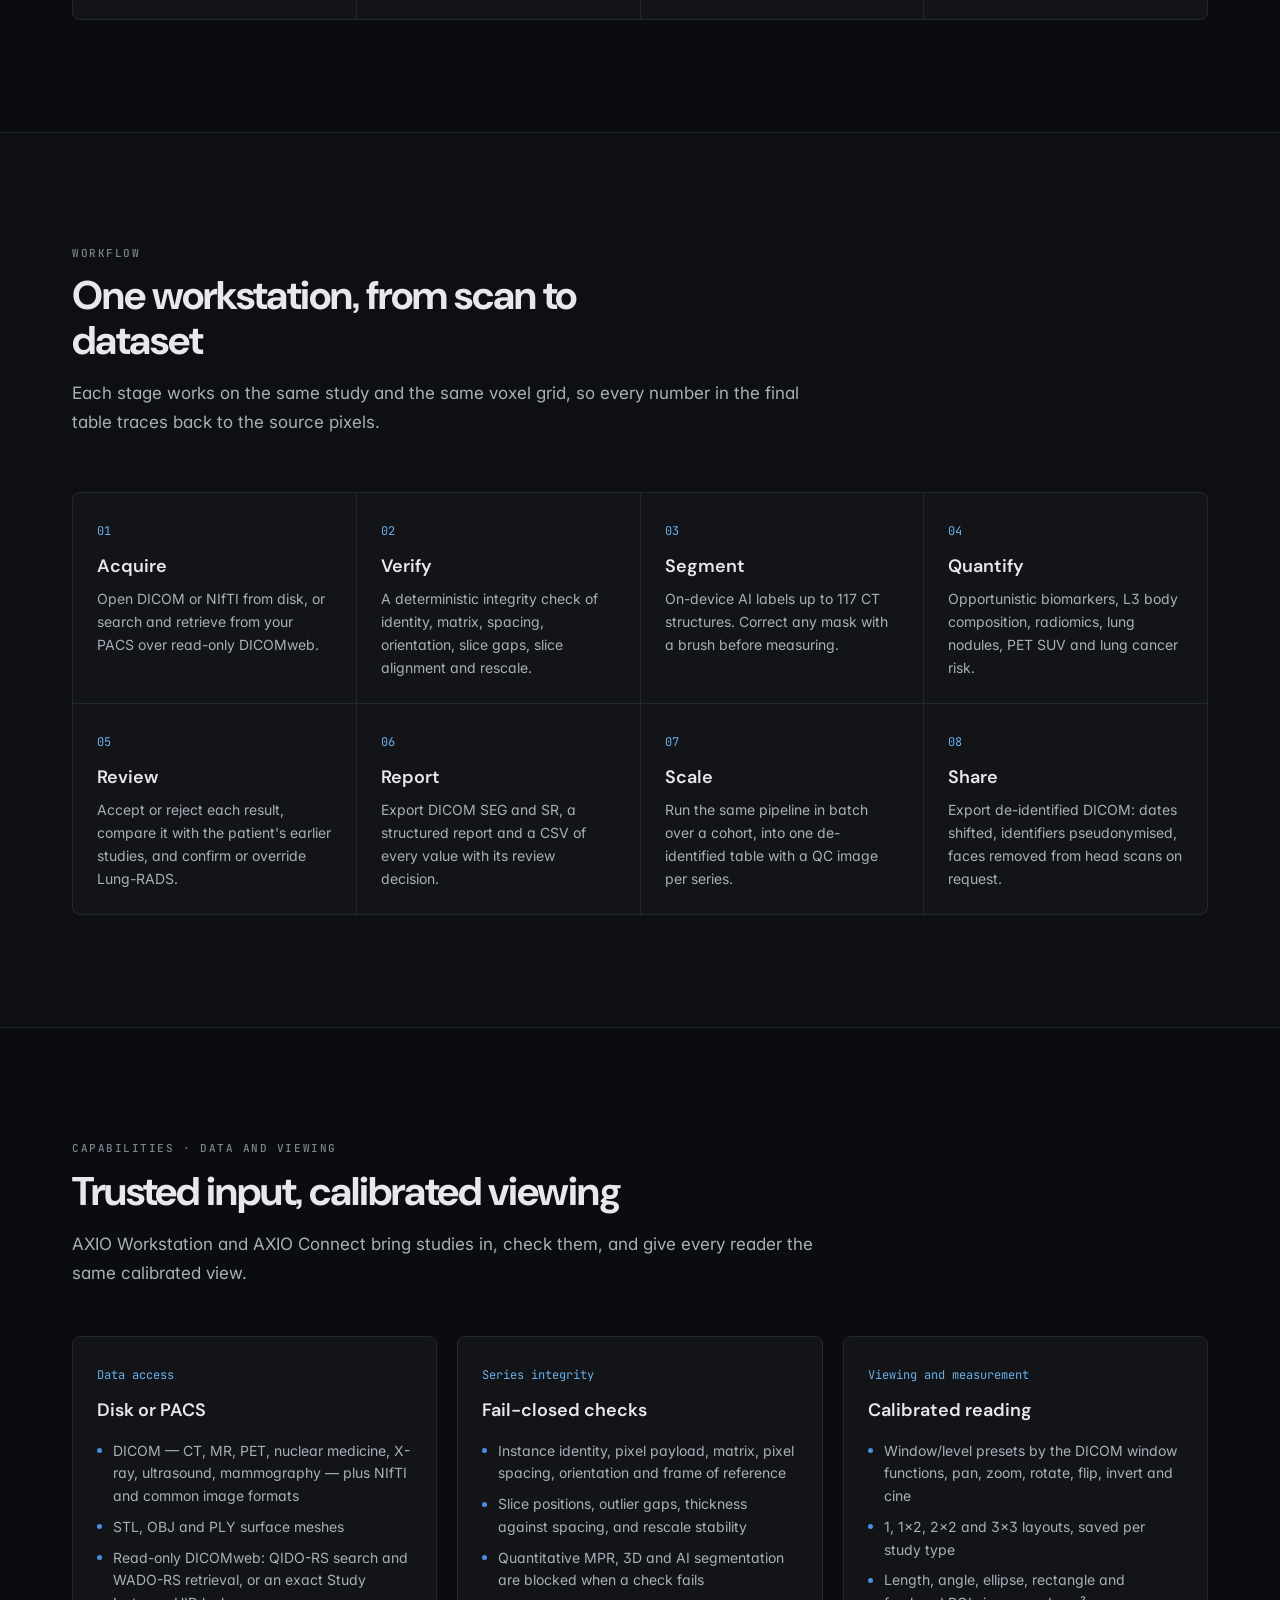
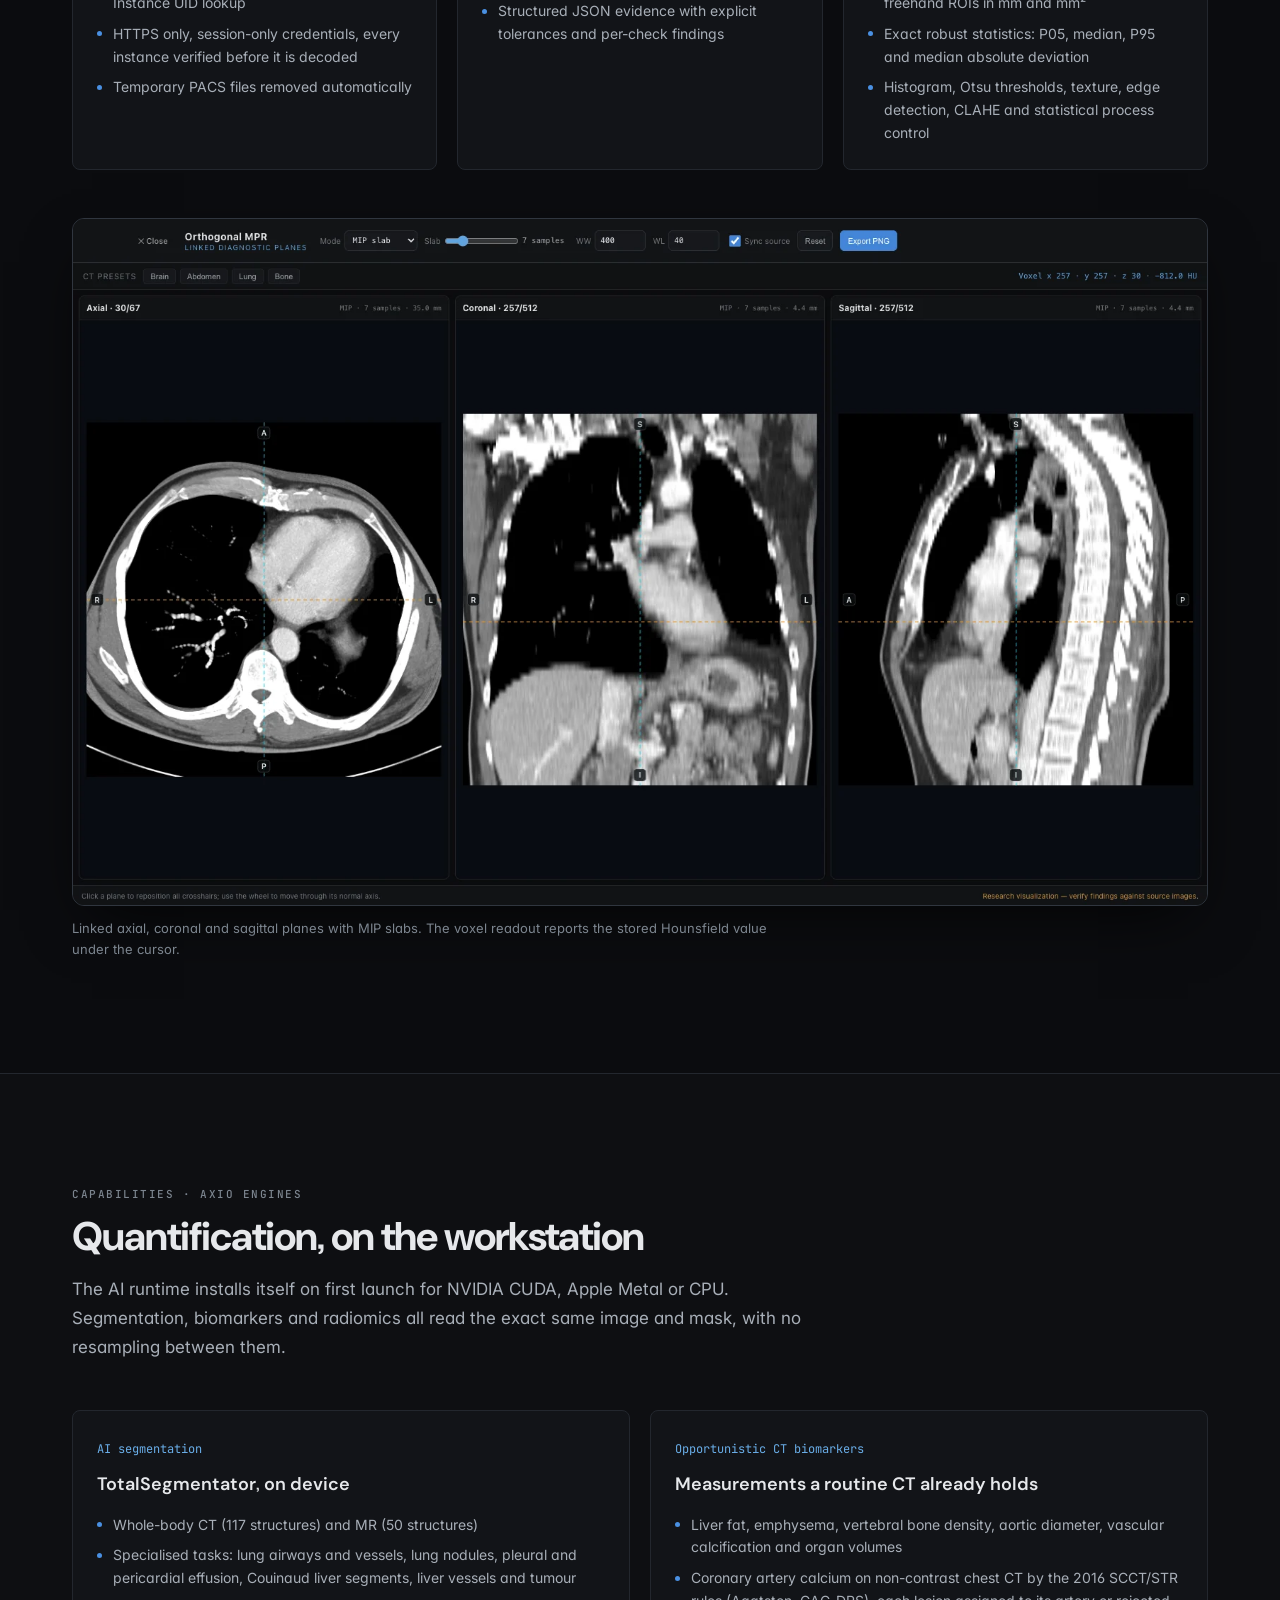
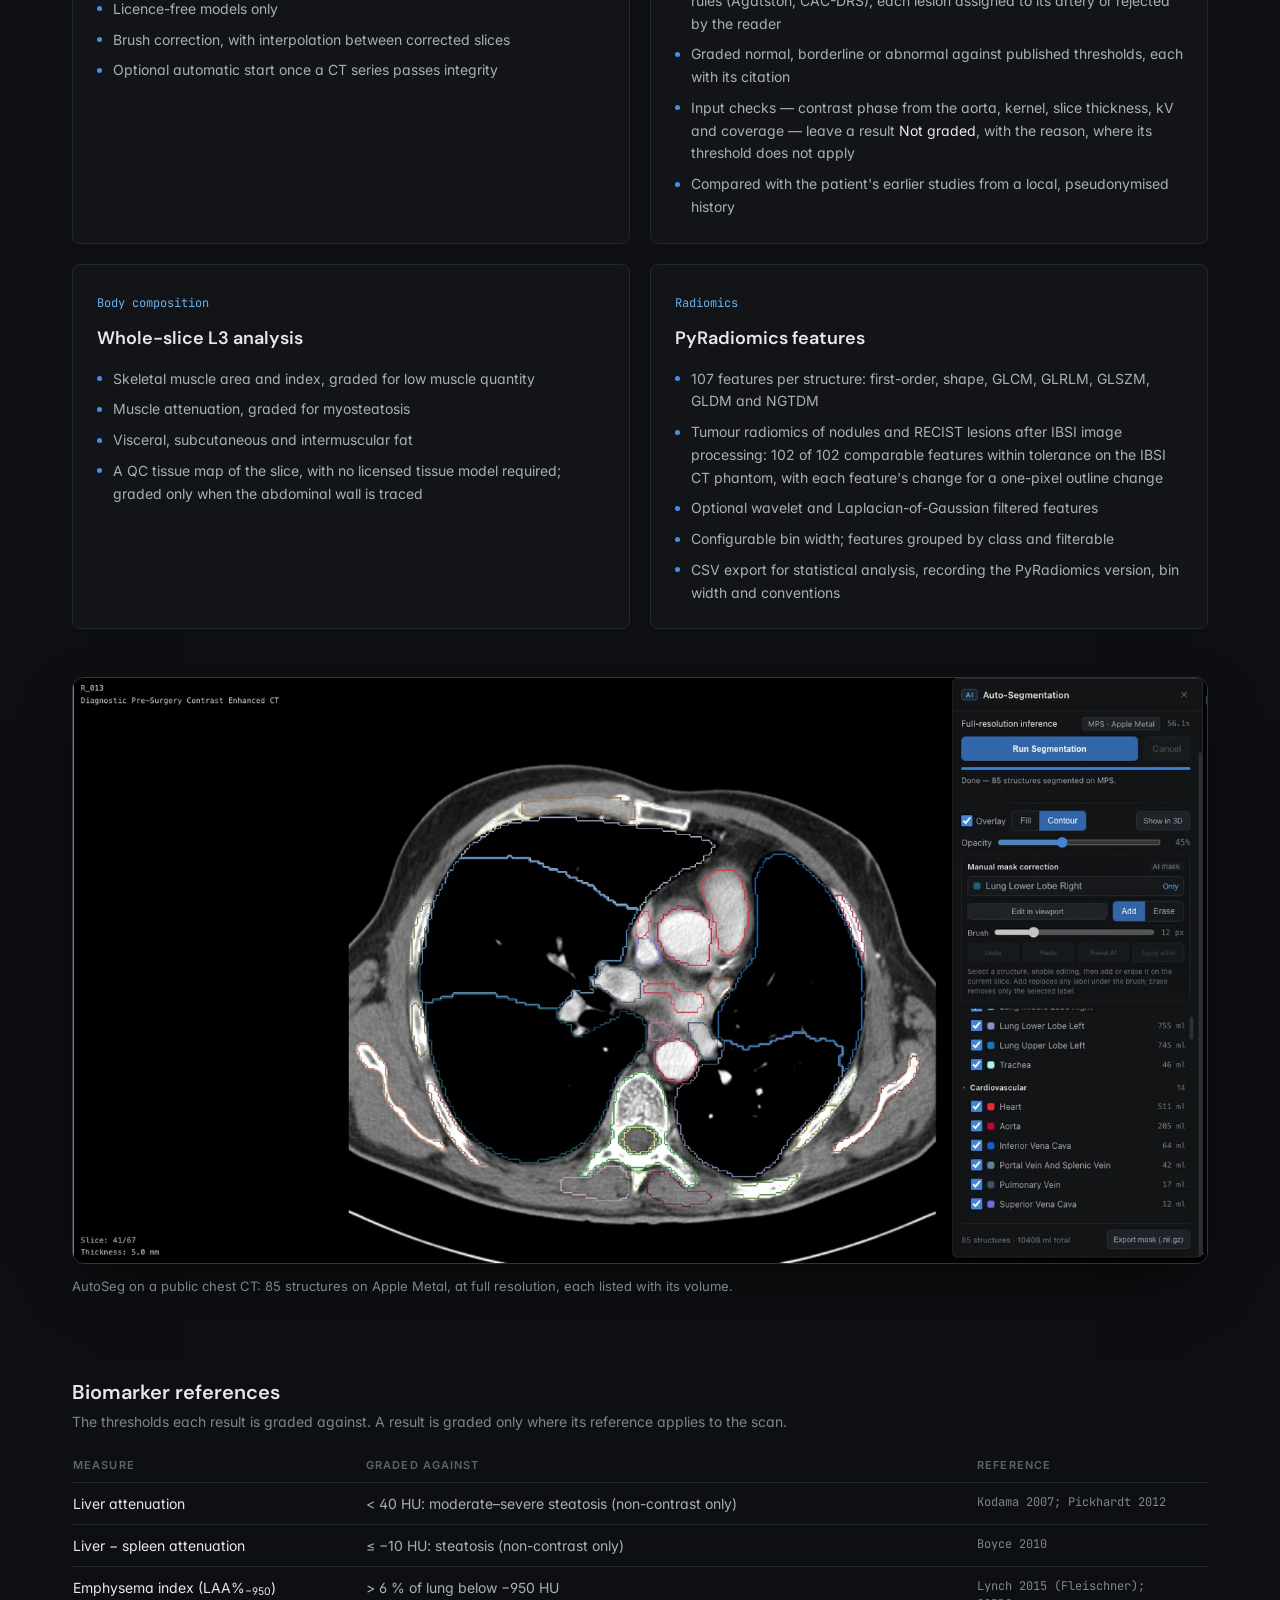
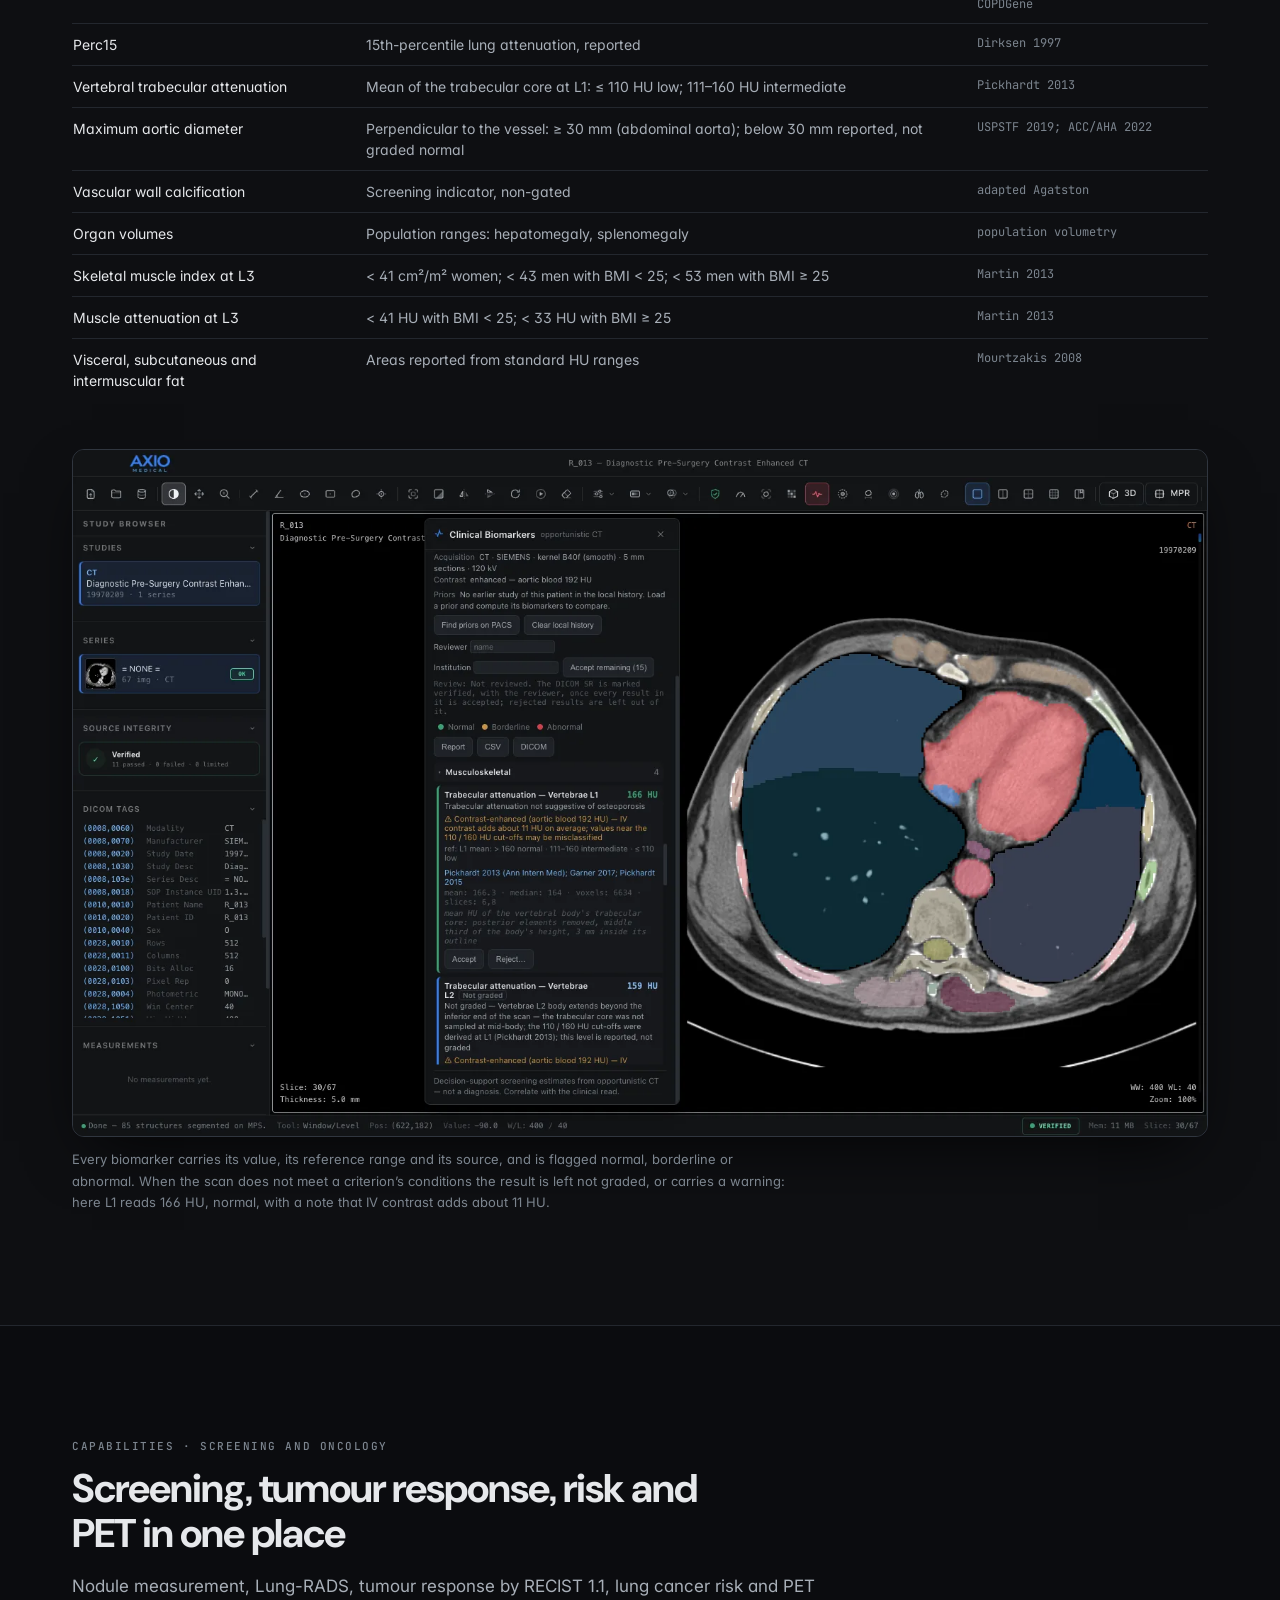
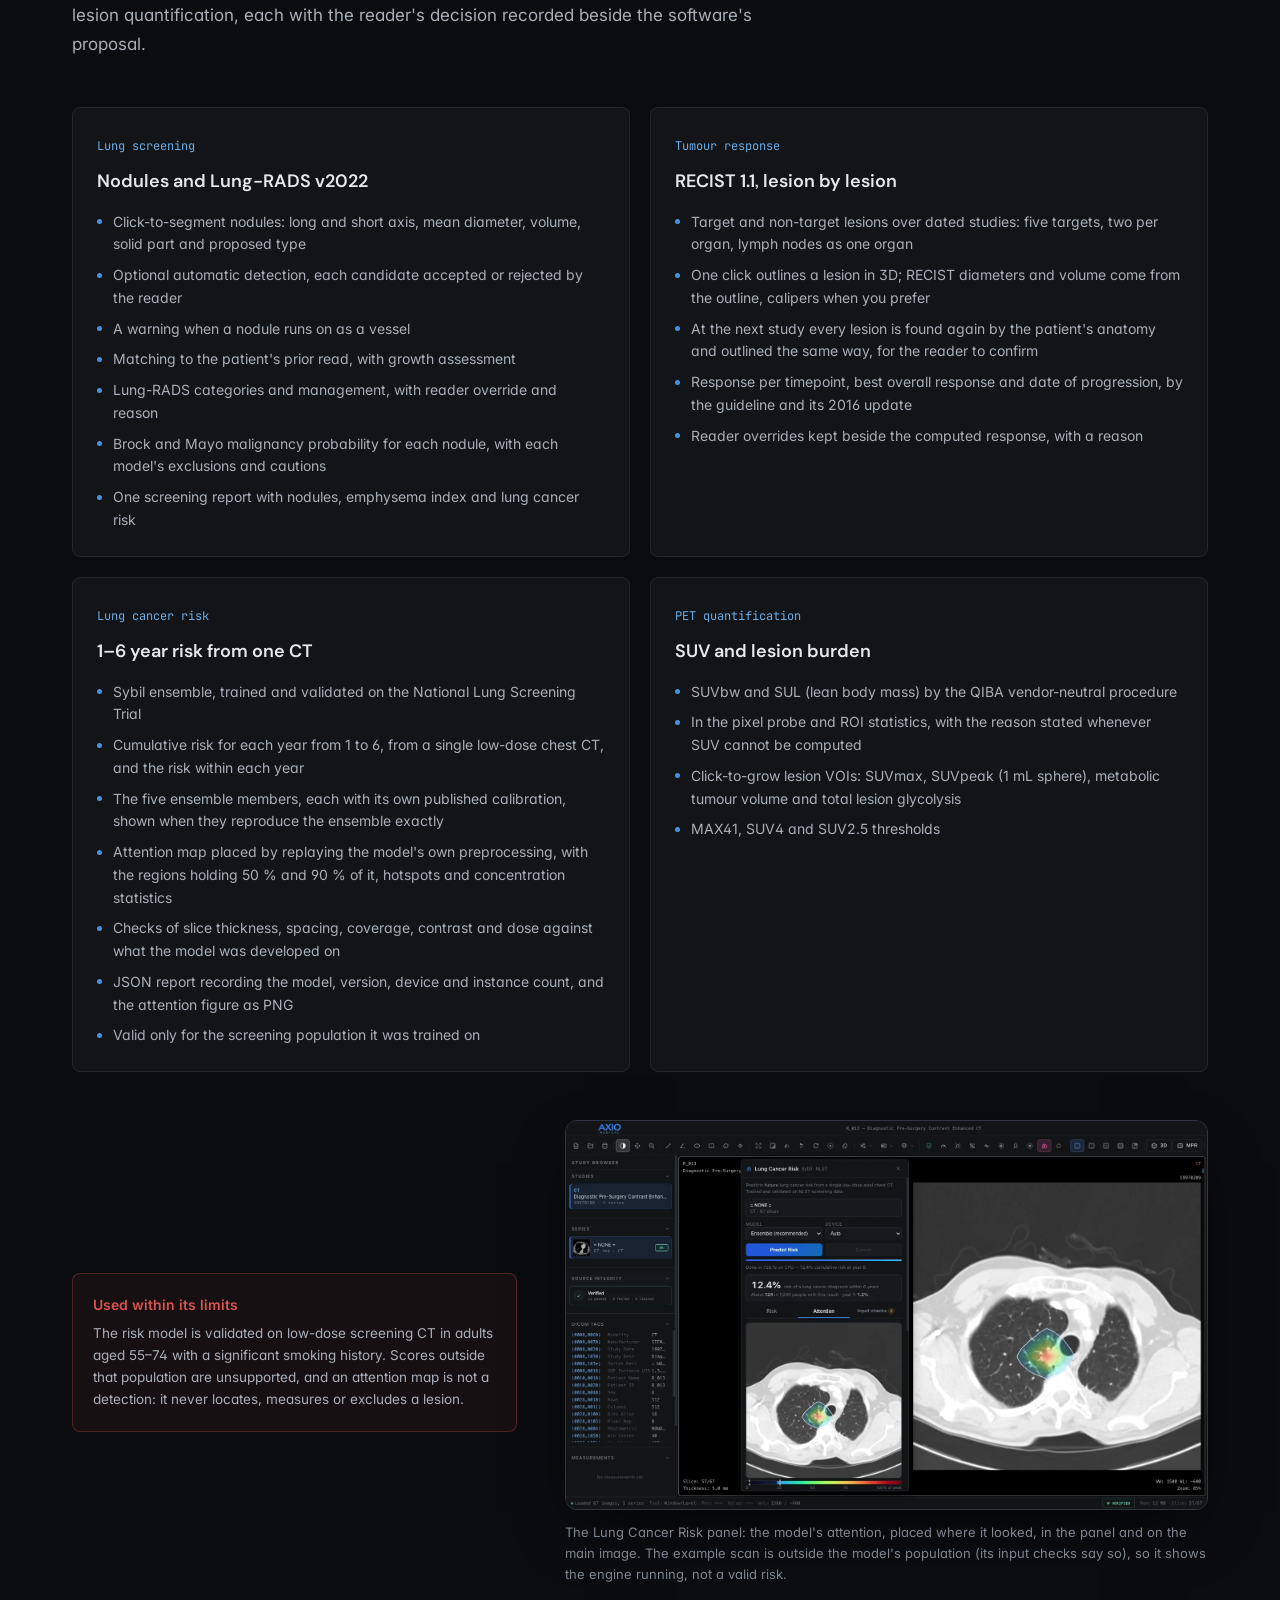
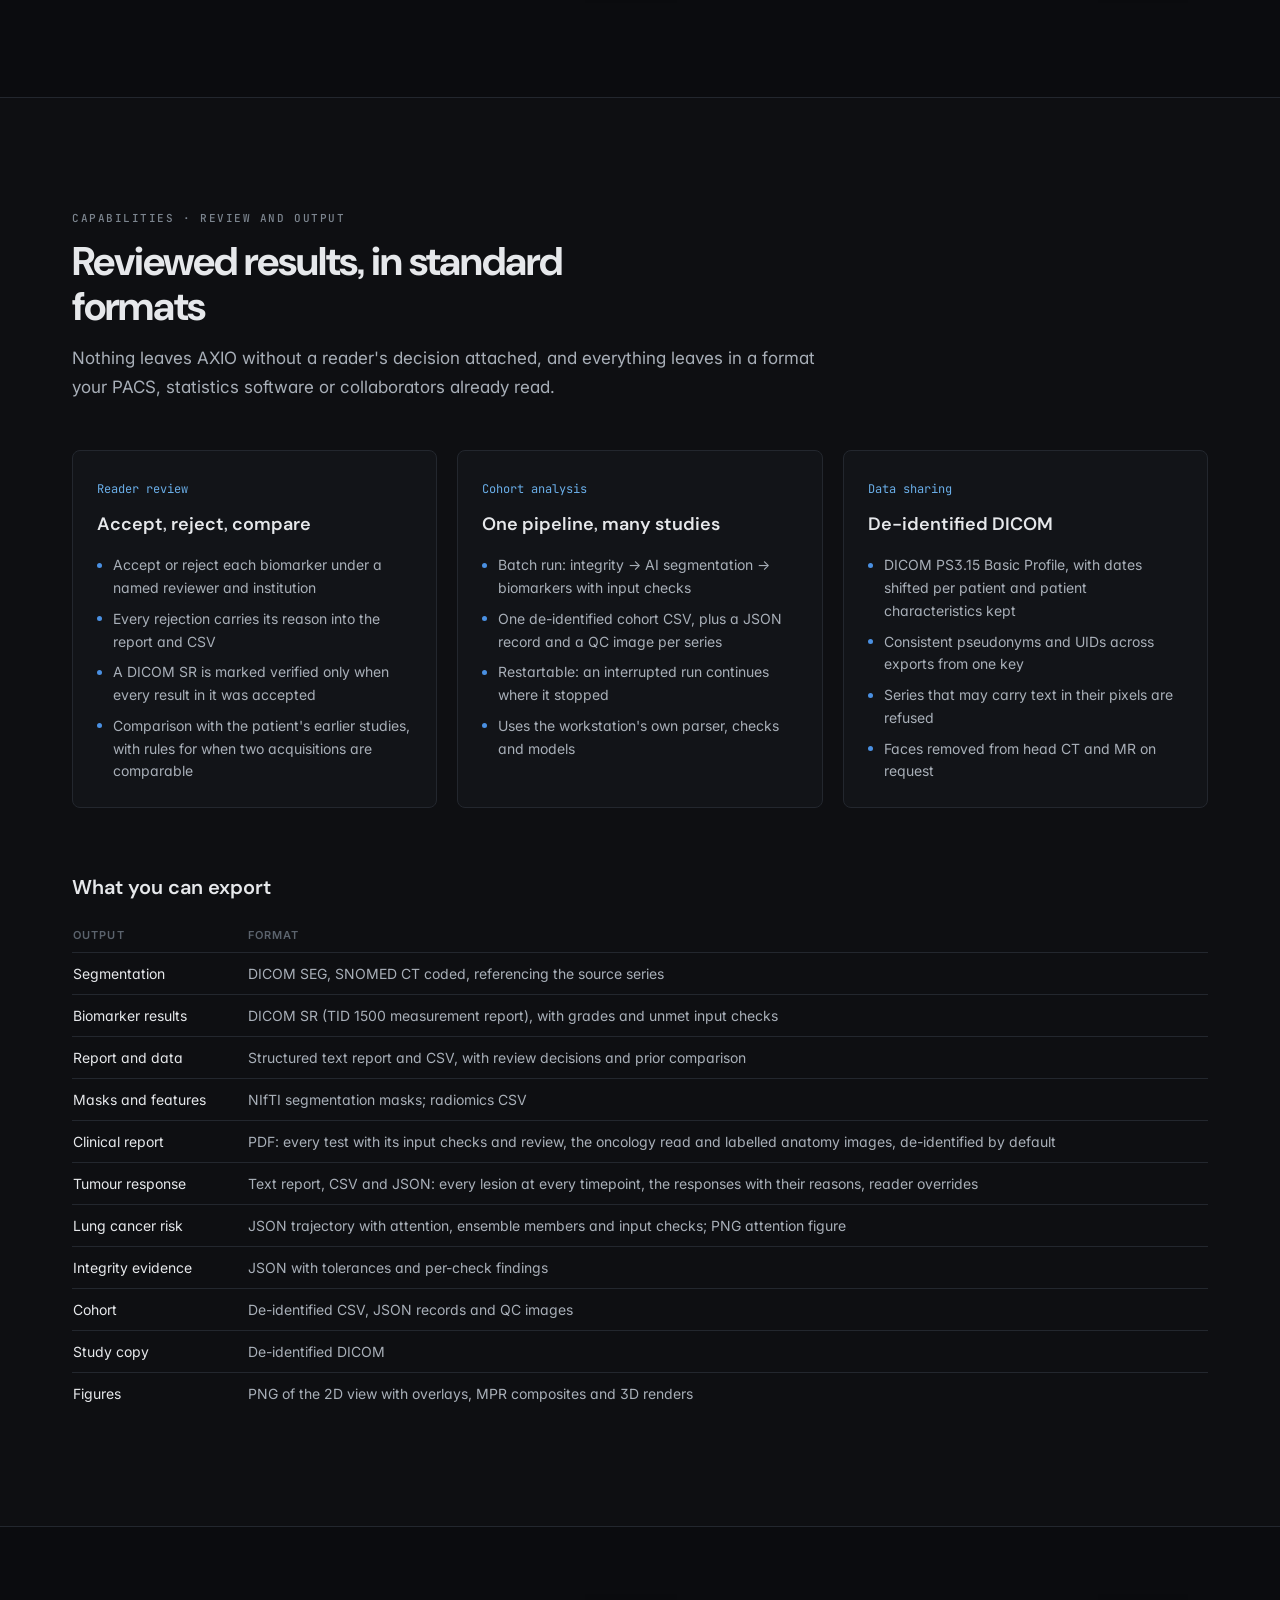
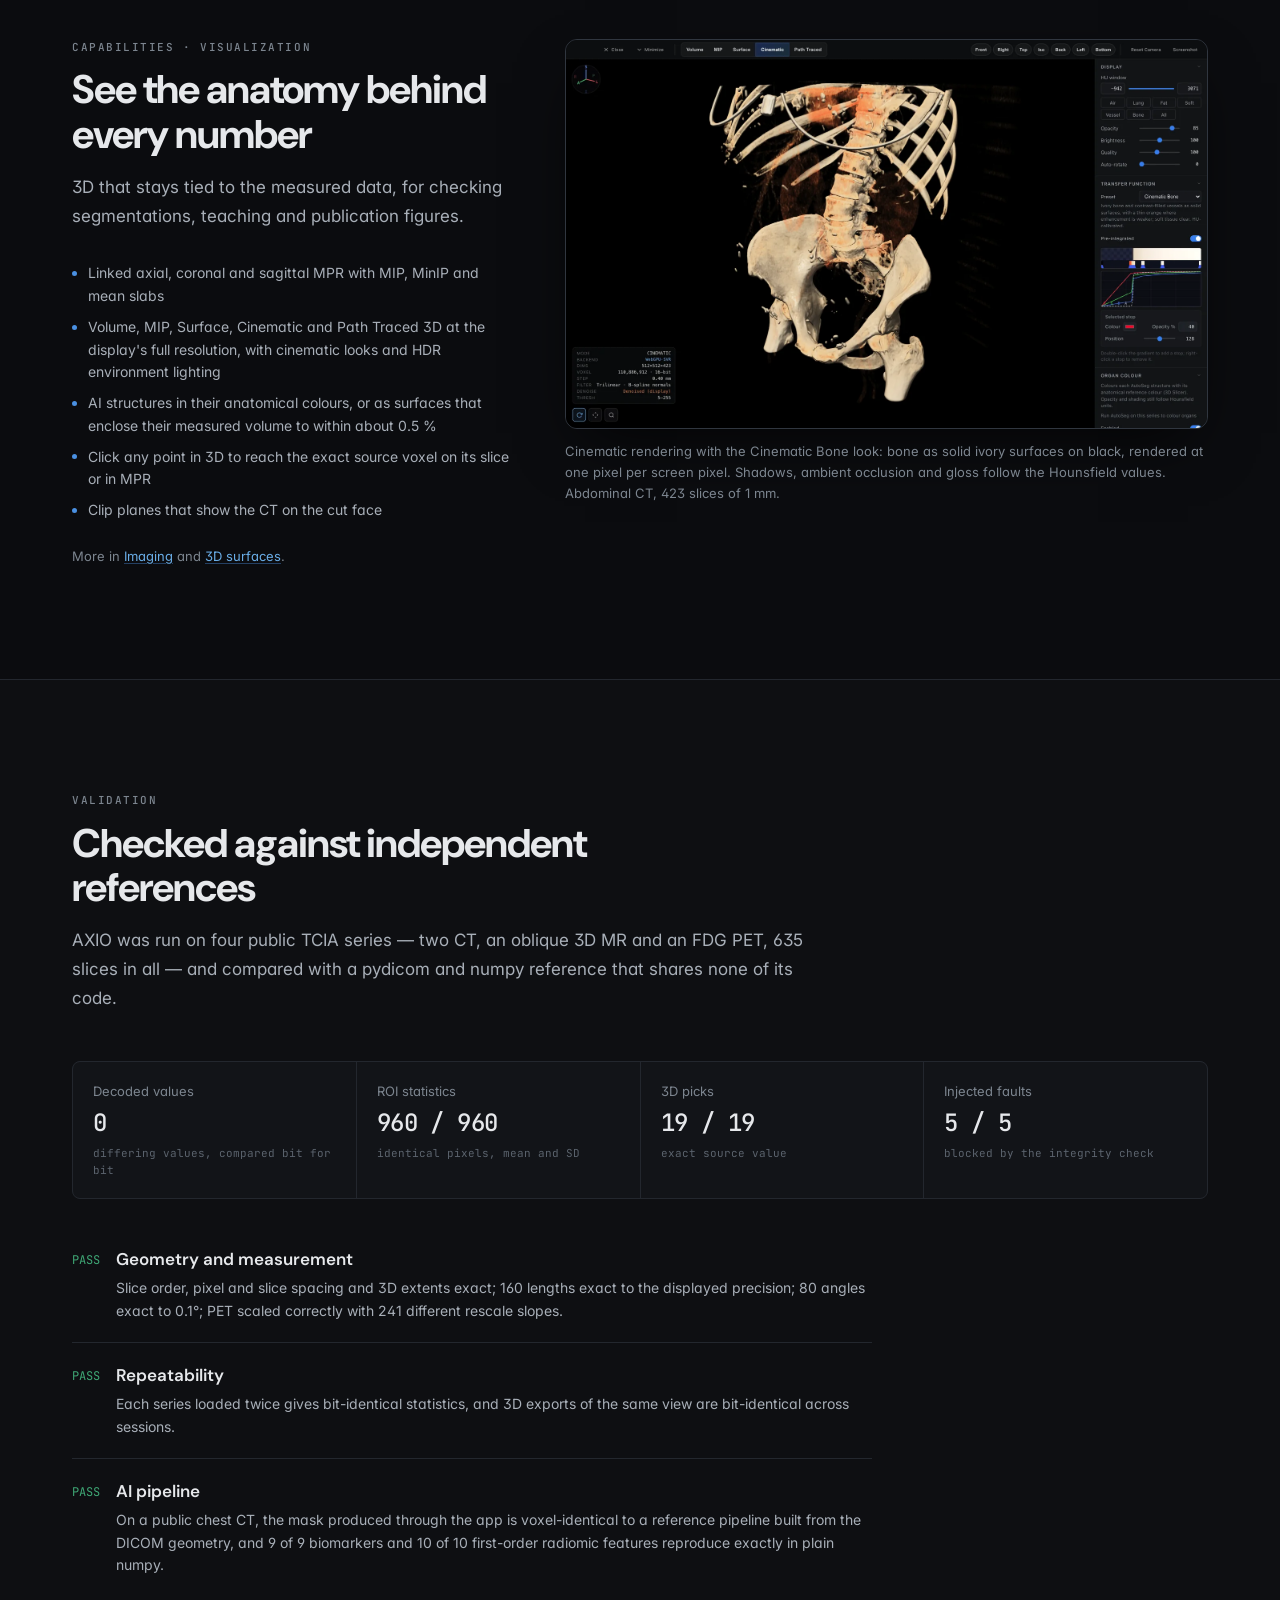
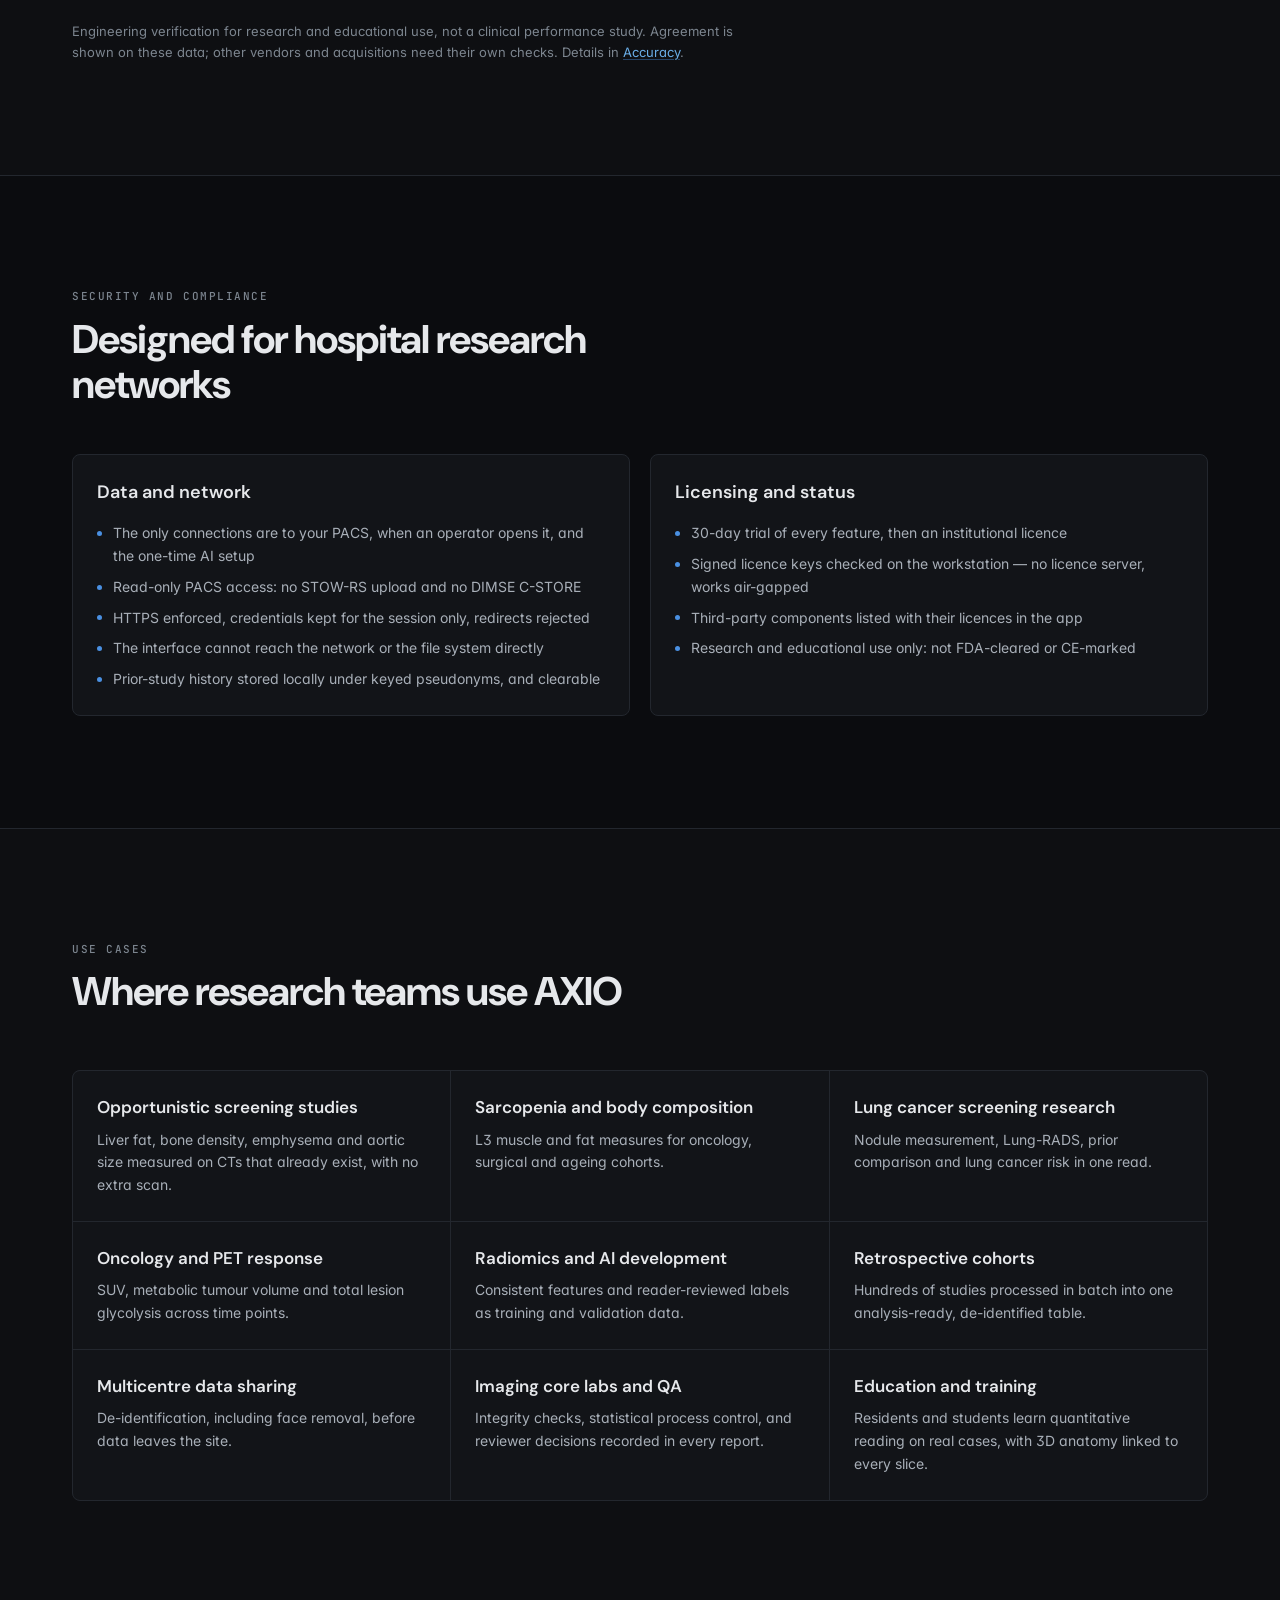
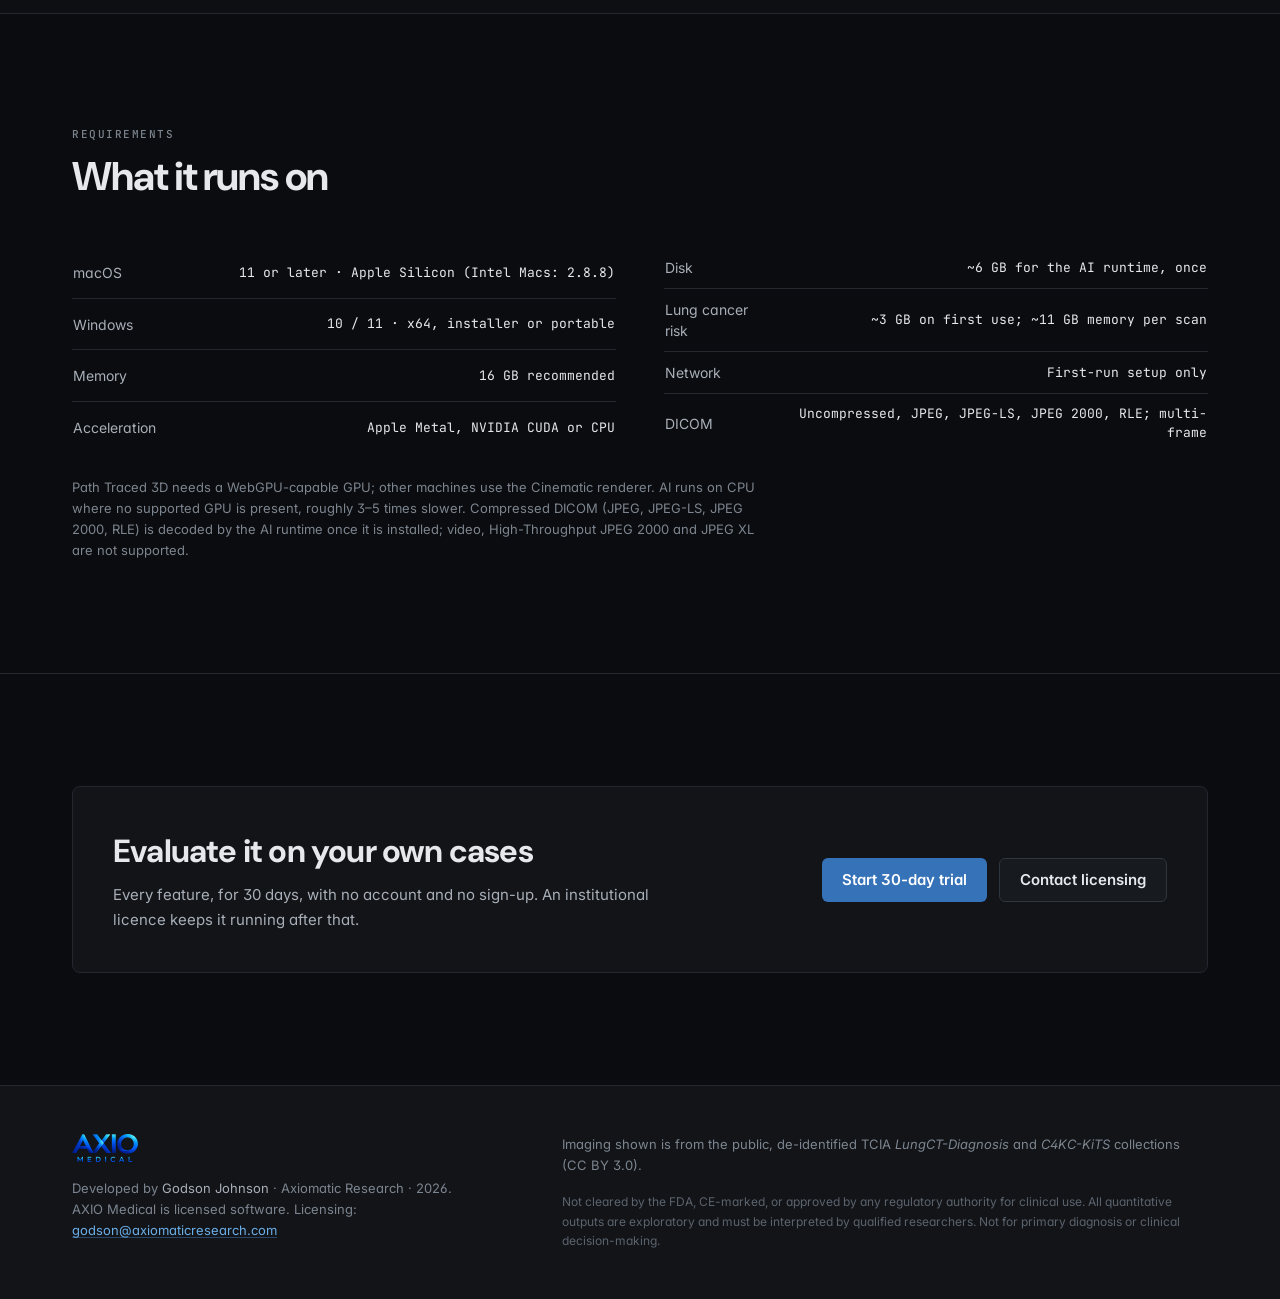
==== commit e53c3469: "Website: 2.8.18 — compressed DICOM, full-resolution 3D; new cinematic and organ pictures; earlier ve" ====
--- a/overview.html
+++ b/overview.html
@@ -53,7 +53,7 @@
 <!-- ───────────────────────── hero ───────────────────────── -->
 <section id="top" class="border-b border-line">
   <div class="wrap pb-16 pt-16 md:pb-20 md:pt-24">
-    <p class="eyebrow">Product overview · AXIO Medical 2.8.17</p>
+    <p class="eyebrow">Product overview · AXIO Medical 2.8.18</p>
     <div class="mt-4 grid gap-10 lg:grid-cols-12 lg:items-end">
       <div class="lg:col-span-7">
         <h1 class="font-display text-[clamp(2.25rem,5.2vw,3.75rem)] font-bold leading-[1.05] tracking-tightest">
@@ -223,7 +223,7 @@
         <span class="module">Viewing and measurement</span>
         <h3 class="card-title">Calibrated reading</h3>
         <ul class="bullets mt-4">
-          <li>Window/level presets, pan, zoom, rotate, flip, invert and cine</li>
+          <li>Window/level presets by the DICOM window functions, pan, zoom, rotate, flip, invert and cine</li>
           <li>1, 1&times;2, 2&times;2 and 3&times;3 layouts, saved per study type</li>
           <li>Length, angle, ellipse, rectangle and freehand ROIs in mm and mm&sup2;</li>
           <li>Exact robust statistics: P05, median, P95 and median absolute deviation</li>
@@ -473,7 +473,7 @@
         <p class="lede mt-4">3D that stays tied to the measured data, for checking segmentations, teaching and publication figures.</p>
         <ul class="bullets mt-8">
           <li>Linked axial, coronal and sagittal MPR with MIP, MinIP and mean slabs</li>
-          <li>Volume, MIP, Surface, Cinematic and Path Traced 3D, with HDR environment lighting</li>
+          <li>Volume, MIP, Surface, Cinematic and Path Traced 3D at the display's full resolution, with cinematic looks and HDR environment lighting</li>
           <li>AI structures in their anatomical colours, or as surfaces that enclose their measured volume to within about 0.5 %</li>
           <li>Click any point in 3D to reach the exact source voxel on its slice or in MPR</li>
           <li>Clip planes that show the CT on the cut face</li>
@@ -481,8 +481,8 @@
         <p class="fine mt-6">More in <a class="text-accent-tint underline decoration-accent/40 underline-offset-2 hover:decoration-accent" href="index.html#imaging">Imaging</a> and <a class="text-accent-tint underline decoration-accent/40 underline-offset-2 hover:decoration-accent" href="index.html#surfaces">3D surfaces</a>.</p>
       </div>
       <figure class="lg:col-span-7">
-        <div class="figure-frame"><img src="img/pt-anterior.webp" width="1600" height="836" loading="lazy" alt="Path-traced anterior view of the chest with the heart and aorta in red, the inferior vena cava in blue and the lung lobes in shades of blue."></div>
-        <figcaption class="caption">Path traced after AI segmentation, anterior view: each segmented structure in its own colour — heart and aorta red, inferior vena cava blue, lung lobes in shades of blue — while unsegmented tissue such as the ribs keeps the transfer-function colour.</figcaption>
+        <div class="figure-frame"><img src="img/cinematic.webp" srcset="img/cinematic.webp 1600w, img/cinematic-2x.webp 3200w" sizes="(min-width: 1264px) 700px, 95vw" data-full="img/cinematic-2x.webp" width="1600" height="969" loading="lazy" decoding="async" alt="AXIO Medical in Cinematic mode: the lower ribs, lumbar spine, pelvis and hips of an abdominal CT as solid ivory surfaces on black, with the transfer-function editor beside the view."></div>
+        <figcaption class="caption">Cinematic rendering with the Cinematic Bone look: bone as solid ivory surfaces on black, rendered at one pixel per screen pixel. Shadows, ambient occlusion and gloss follow the Hounsfield values. Abdominal CT, 423 slices of 1&nbsp;mm.</figcaption>
       </figure>
     </div>
   </div>
@@ -616,10 +616,10 @@
         <tr><td>Disk</td><td>~6 GB for the AI runtime, once</td></tr>
         <tr><td>Lung cancer risk</td><td>~3 GB on first use; ~11 GB memory per scan</td></tr>
         <tr><td>Network</td><td>First-run setup only</td></tr>
-        <tr><td>DICOM</td><td>Uncompressed transfer syntaxes</td></tr>
+        <tr><td>DICOM</td><td>Uncompressed, JPEG, JPEG-LS, JPEG 2000, RLE; multi-frame</td></tr>
       </tbody></table>
     </div>
-    <p class="fine mt-6">Path Traced 3D needs a WebGPU-capable GPU; other machines use the Cinematic renderer. AI runs on CPU where no supported GPU is present, roughly 3–5 times slower. Compressed DICOM (JPEG, JPEG-LS, JPEG 2000, RLE) is detected and reported; convert it to an uncompressed transfer syntax first.</p>
+    <p class="fine mt-6">Path Traced 3D needs a WebGPU-capable GPU; other machines use the Cinematic renderer. AI runs on CPU where no supported GPU is present, roughly 3–5 times slower. Compressed DICOM (JPEG, JPEG-LS, JPEG 2000, RLE) is decoded by the AI runtime once it is installed; video, High-Throughput JPEG 2000 and JPEG XL are not supported.</p>
   </div>
 </section>
 
@@ -648,7 +648,7 @@
       <p class="fine mt-4">Developed by <span class="text-ink-2">Godson Johnson</span> · Axiomatic Research · <span data-year>2026</span>.<br>AXIO Medical is licensed software. Licensing: <a class="text-accent-tint underline decoration-accent/40 underline-offset-2 hover:decoration-accent" href="mailto:godson@axiomaticresearch.com?subject=AXIO%20Medical%20institutional%20licence">godson@axiomaticresearch.com</a></p>
     </div>
     <div class="md:col-span-7">
-      <p class="fine">Imaging shown is from the public, de-identified TCIA <em>LungCT-Diagnosis</em> collection.</p>
+      <p class="fine">Imaging shown is from the public, de-identified TCIA <em>LungCT-Diagnosis</em> and <em>C4KC-KiTS</em> collections (CC BY 3.0).</p>
       <p class="mt-4 text-[12px] leading-relaxed text-ink-4">Not cleared by the FDA, CE-marked, or approved by any regulatory authority for clinical use. All quantitative outputs are exploratory and must be interpreted by qualified researchers. Not for primary diagnosis or clinical decision-making.</p>
     </div>
   </div>
--- a/assets/site.css
+++ b/assets/site.css
@@ -1 +1 @@
-*,:after,:before{--tw-border-spacing-x:0;--tw-border-spacing-y:0;--tw-translate-x:0;--tw-translate-y:0;--tw-rotate:0;--tw-skew-x:0;--tw-skew-y:0;--tw-scale-x:1;--tw-scale-y:1;--tw-pan-x: ;--tw-pan-y: ;--tw-pinch-zoom: ;--tw-scroll-snap-strictness:proximity;--tw-gradient-from-position: ;--tw-gradient-via-position: ;--tw-gradient-to-position: ;--tw-ordinal: ;--tw-slashed-zero: ;--tw-numeric-figure: ;--tw-numeric-spacing: ;--tw-numeric-fraction: ;--tw-ring-inset: ;--tw-ring-offset-width:0px;--tw-ring-offset-color:#fff;--tw-ring-color:rgba(59,130,246,.5);--tw-ring-offset-shadow:0 0 #0000;--tw-ring-shadow:0 0 #0000;--tw-shadow:0 0 #0000;--tw-shadow-colored:0 0 #0000;--tw-blur: ;--tw-brightness: ;--tw-contrast: ;--tw-grayscale: ;--tw-hue-rotate: ;--tw-invert: ;--tw-saturate: ;--tw-sepia: ;--tw-drop-shadow: ;--tw-backdrop-blur: ;--tw-backdrop-brightness: ;--tw-backdrop-contrast: ;--tw-backdrop-grayscale: ;--tw-backdrop-hue-rotate: ;--tw-backdrop-invert: ;--tw-backdrop-opacity: ;--tw-backdrop-saturate: ;--tw-backdrop-sepia: ;--tw-contain-size: ;--tw-contain-layout: ;--tw-contain-paint: ;--tw-contain-style: }::backdrop{--tw-border-spacing-x:0;--tw-border-spacing-y:0;--tw-translate-x:0;--tw-translate-y:0;--tw-rotate:0;--tw-skew-x:0;--tw-skew-y:0;--tw-scale-x:1;--tw-scale-y:1;--tw-pan-x: ;--tw-pan-y: ;--tw-pinch-zoom: ;--tw-scroll-snap-strictness:proximity;--tw-gradient-from-position: ;--tw-gradient-via-position: ;--tw-gradient-to-position: ;--tw-ordinal: ;--tw-slashed-zero: ;--tw-numeric-figure: ;--tw-numeric-spacing: ;--tw-numeric-fraction: ;--tw-ring-inset: ;--tw-ring-offset-width:0px;--tw-ring-offset-color:#fff;--tw-ring-color:rgba(59,130,246,.5);--tw-ring-offset-shadow:0 0 #0000;--tw-ring-shadow:0 0 #0000;--tw-shadow:0 0 #0000;--tw-shadow-colored:0 0 #0000;--tw-blur: ;--tw-brightness: ;--tw-contrast: ;--tw-grayscale: ;--tw-hue-rotate: ;--tw-invert: ;--tw-saturate: ;--tw-sepia: ;--tw-drop-shadow: ;--tw-backdrop-blur: ;--tw-backdrop-brightness: ;--tw-backdrop-contrast: ;--tw-backdrop-grayscale: ;--tw-backdrop-hue-rotate: ;--tw-backdrop-invert: ;--tw-backdrop-opacity: ;--tw-backdrop-saturate: ;--tw-backdrop-sepia: ;--tw-contain-size: ;--tw-contain-layout: ;--tw-contain-paint: ;--tw-contain-style: }/*! tailwindcss v3.4.17 | MIT License | https://tailwindcss.com*/*,:after,:before{box-sizing:border-box;border:0 solid #e5e7eb}:after,:before{--tw-content:""}:host,html{line-height:1.5;-webkit-text-size-adjust:100%;-moz-tab-size:4;-o-tab-size:4;tab-size:4;font-family:Inter,-apple-system,BlinkMacSystemFont,Segoe UI,Roboto,Helvetica Neue,Arial,sans-serif;font-feature-settings:normal;font-variation-settings:normal;-webkit-tap-highlight-color:transparent}body{margin:0;line-height:inherit}hr{height:0;color:inherit;border-top-width:1px}abbr:where([title]){-webkit-text-decoration:underline dotted;text-decoration:underline dotted}h1,h2,h3,h4,h5,h6{font-size:inherit;font-weight:inherit}a{color:inherit;text-decoration:inherit}b,strong{font-weight:bolder}code,kbd,pre,samp{font-family:JetBrains Mono,SF Mono,ui-monospace,Menlo,Consolas,monospace;font-feature-settings:normal;font-variation-settings:normal;font-size:1em}small{font-size:80%}sub,sup{font-size:75%;line-height:0;position:relative;vertical-align:baseline}sub{bottom:-.25em}sup{top:-.5em}table{text-indent:0;border-color:inherit;border-collapse:collapse}button,input,optgroup,select,textarea{font-family:inherit;font-feature-settings:inherit;font-variation-settings:inherit;font-size:100%;font-weight:inherit;line-height:inherit;letter-spacing:inherit;color:inherit;margin:0;padding:0}button,select{text-transform:none}button,input:where([type=button]),input:where([type=reset]),input:where([type=submit]){-webkit-appearance:button;background-color:transparent;background-image:none}:-moz-focusring{outline:auto}:-moz-ui-invalid{box-shadow:none}progress{vertical-align:baseline}::-webkit-inner-spin-button,::-webkit-outer-spin-button{height:auto}[type=search]{-webkit-appearance:textfield;outline-offset:-2px}::-webkit-search-decoration{-webkit-appearance:none}::-webkit-file-upload-button{-webkit-appearance:button;font:inherit}summary{display:list-item}blockquote,dd,dl,figure,h1,h2,h3,h4,h5,h6,hr,p,pre{margin:0}fieldset{margin:0}fieldset,legend{padding:0}menu,ol,ul{list-style:none;margin:0;padding:0}dialog{padding:0}textarea{resize:vertical}input::-moz-placeholder,textarea::-moz-placeholder{opacity:1;color:#9ca3af}input::placeholder,textarea::placeholder{opacity:1;color:#9ca3af}[role=button],button{cursor:pointer}:disabled{cursor:default}audio,canvas,embed,iframe,img,object,svg,video{display:block;vertical-align:middle}img,video{max-width:100%;height:auto}[hidden]:where(:not([hidden=until-found])){display:none}[hidden]{display:none!important}html{scroll-behavior:smooth;scroll-padding-top:80px}body{--tw-bg-opacity:1;background-color:rgb(11 12 15/var(--tw-bg-opacity,1));font-family:Inter,-apple-system,BlinkMacSystemFont,Segoe UI,Roboto,Helvetica Neue,Arial,sans-serif;--tw-text-opacity:1;color:rgb(230 232 235/var(--tw-text-opacity,1));-webkit-font-smoothing:antialiased;-moz-osx-font-smoothing:grayscale;font-feature-settings:"cv11","ss01"}::-moz-selection{background:rgba(74,144,226,.3)}::selection{background:rgba(74,144,226,.3)}:focus-visible{outline:2px solid #4a90e2;outline-offset:2px;border-radius:4px}@media (prefers-reduced-motion:reduce){html{scroll-behavior:auto}*,:after,:before{transition:none!important}}.wrap{margin-left:auto;margin-right:auto;max-width:1200px;padding-left:1.5rem;padding-right:1.5rem}@media (min-width:768px){.wrap{padding-left:2rem;padding-right:2rem}}.eyebrow{font-family:JetBrains Mono,SF Mono,ui-monospace,Menlo,Consolas,monospace;font-size:11px;font-weight:500;text-transform:uppercase;letter-spacing:.14em;--tw-text-opacity:1;color:rgb(124 133 143/var(--tw-text-opacity,1))}.h-section{font-family:DM Sans,Inter,-apple-system,BlinkMacSystemFont,Segoe UI,Arial,sans-serif;font-size:clamp(1.75rem,3.2vw,2.5rem);font-weight:700;line-height:1.12;letter-spacing:-.025em;--tw-text-opacity:1;color:rgb(230 232 235/var(--tw-text-opacity,1))}.lede{max-width:68ch;font-size:17px;line-height:1.7;--tw-text-opacity:1;color:rgb(168 175 184/var(--tw-text-opacity,1))}.fine{max-width:88ch;font-size:13px;line-height:1.625;--tw-text-opacity:1;color:rgb(124 133 143/var(--tw-text-opacity,1))}.btn-primary{display:inline-flex;min-height:44px;align-items:center;justify-content:center;gap:.5rem;border-radius:6px;padding-left:1.25rem;padding-right:1.25rem;font-size:15px;font-weight:600;transition-property:color,background-color,border-color,text-decoration-color,fill,stroke;transition-timing-function:cubic-bezier(.4,0,.2,1);transition-duration:.15s;--tw-bg-opacity:1;background-color:rgb(54 114 184/var(--tw-bg-opacity,1));--tw-text-opacity:1;color:rgb(255 255 255/var(--tw-text-opacity,1))}.btn-primary:hover{--tw-bg-opacity:1;background-color:rgb(59 123 197/var(--tw-bg-opacity,1))}.btn-secondary{display:inline-flex;min-height:44px;align-items:center;justify-content:center;gap:.5rem;border-radius:6px;padding-left:1.25rem;padding-right:1.25rem;font-size:15px;font-weight:600;transition-property:color,background-color,border-color,text-decoration-color,fill,stroke;transition-timing-function:cubic-bezier(.4,0,.2,1);transition-duration:.15s;border-width:1px;--tw-border-opacity:1;border-color:rgb(48 54 63/var(--tw-border-opacity,1));--tw-bg-opacity:1;background-color:rgb(23 26 31/var(--tw-bg-opacity,1));--tw-text-opacity:1;color:rgb(230 232 235/var(--tw-text-opacity,1))}.btn-secondary:hover{--tw-bg-opacity:1;background-color:rgb(28 32 38/var(--tw-bg-opacity,1))}.nav-link{display:inline-flex;min-height:44px;align-items:center;font-size:14px;font-weight:500;--tw-text-opacity:1;color:rgb(168 175 184/var(--tw-text-opacity,1));transition-property:color,background-color,border-color,text-decoration-color,fill,stroke;transition-timing-function:cubic-bezier(.4,0,.2,1);transition-duration:.15s}.nav-link.active,.nav-link:hover{--tw-text-opacity:1;color:rgb(230 232 235/var(--tw-text-opacity,1))}.card{border-radius:8px;border-width:1px;border-color:rgb(35 39 46/var(--tw-border-opacity,1));padding:1.5rem}.card,.figure-frame{--tw-border-opacity:1;--tw-bg-opacity:1;background-color:rgb(18 20 24/var(--tw-bg-opacity,1))}.figure-frame{overflow:hidden;border-radius:12px;border-width:1px;border-color:rgb(48 54 63/var(--tw-border-opacity,1));--tw-shadow:0 24px 60px -20px rgba(0,0,0,.8);--tw-shadow-colored:0 24px 60px -20px var(--tw-shadow-color);box-shadow:var(--tw-ring-offset-shadow,0 0 #0000),var(--tw-ring-shadow,0 0 #0000),var(--tw-shadow)}.figure-frame img{display:block;width:100%;cursor:zoom-in}.caption{margin-top:.75rem;max-width:90ch;font-size:13px;line-height:1.625;--tw-text-opacity:1;color:rgb(124 133 143/var(--tw-text-opacity,1))}.stat-num{font-family:JetBrains Mono,SF Mono,ui-monospace,Menlo,Consolas,monospace;font-size:28px;font-weight:500;letter-spacing:-.025em;--tw-text-opacity:1;color:rgb(230 232 235/var(--tw-text-opacity,1))}.stat-label{margin-top:.25rem;font-size:13px;line-height:1.375;--tw-text-opacity:1;color:rgb(124 133 143/var(--tw-text-opacity,1))}.tbl{width:100%;border-collapse:collapse;font-size:14px}.tbl th{padding-bottom:.5rem;text-align:left;font-size:11px;font-weight:600;text-transform:uppercase;letter-spacing:.1em;color:rgb(91 99 109/var(--tw-text-opacity,1))}.tbl td,.tbl th{border-bottom-width:1px;--tw-border-opacity:1;border-color:rgb(35 39 46/var(--tw-border-opacity,1));--tw-text-opacity:1}.tbl td{padding-top:.625rem;padding-bottom:.625rem;color:rgb(168 175 184/var(--tw-text-opacity,1))}.tbl td:last-child{text-align:right;font-family:JetBrains Mono,SF Mono,ui-monospace,Menlo,Consolas,monospace;font-size:13px;--tw-text-opacity:1;color:rgb(230 232 235/var(--tw-text-opacity,1))}.tbl tr:last-child td{border-bottom-width:0}.tbl .total td{border-top-width:1px;--tw-border-opacity:1;border-color:rgb(48 54 63/var(--tw-border-opacity,1));font-weight:600;--tw-text-opacity:1;color:rgb(230 232 235/var(--tw-text-opacity,1))}.metric{border-radius:8px;border-width:1px 1px 1px 3px;--tw-border-opacity:1;border-color:rgb(35 39 46/var(--tw-border-opacity,1));--tw-bg-opacity:1;background-color:rgb(18 20 24/var(--tw-bg-opacity,1));padding:1rem 1.25rem}.check{display:flex;gap:1rem;border-top-width:1px;--tw-border-opacity:1;border-color:rgb(35 39 46/var(--tw-border-opacity,1));padding-top:1.25rem;padding-bottom:1.25rem}.check:first-child{border-top-width:0;padding-top:0}.tab{display:inline-flex;min-height:40px;align-items:center;border-radius:6px;border-width:1px;--tw-border-opacity:1;border-color:rgb(35 39 46/var(--tw-border-opacity,1));--tw-bg-opacity:1;background-color:rgb(18 20 24/var(--tw-bg-opacity,1));padding-left:1rem;padding-right:1rem;font-size:14px;--tw-text-opacity:1;color:rgb(168 175 184/var(--tw-text-opacity,1));transition-property:color,background-color,border-color,text-decoration-color,fill,stroke;transition-timing-function:cubic-bezier(.4,0,.2,1);transition-duration:.15s}.tab:hover,.tab[aria-selected=true]{--tw-text-opacity:1;color:rgb(230 232 235/var(--tw-text-opacity,1))}.tab[aria-selected=true]{border-color:rgba(74,144,226,.5);background-color:rgba(74,144,226,.1)}.bullets>:not([hidden])~:not([hidden]){--tw-space-y-reverse:0;margin-top:calc(.5rem*(1 - var(--tw-space-y-reverse)));margin-bottom:calc(.5rem*var(--tw-space-y-reverse))}.bullets{font-size:14px;line-height:1.625;--tw-text-opacity:1;color:rgb(168 175 184/var(--tw-text-opacity,1))}.bullets li{position:relative;padding-left:1rem}.bullets li:before{content:"";position:absolute;left:0;top:.62em;height:5px;width:5px;border-radius:9999px;--tw-bg-opacity:1;background-color:rgb(74 144 226/var(--tw-bg-opacity,1))}.module{font-family:JetBrains Mono,SF Mono,ui-monospace,Menlo,Consolas,monospace;font-size:12px;--tw-text-opacity:1;color:rgb(106 174 232/var(--tw-text-opacity,1))}.card-title{margin-top:.75rem;font-family:DM Sans,Inter,-apple-system,BlinkMacSystemFont,Segoe UI,Arial,sans-serif;font-size:18px;font-weight:600}.reftbl{width:100%;border-collapse:collapse;text-align:left;font-size:14px}.reftbl th{padding-bottom:.5rem;font-size:11px;font-weight:600;text-transform:uppercase;letter-spacing:.1em;color:rgb(91 99 109/var(--tw-text-opacity,1))}.reftbl td,.reftbl th{border-bottom-width:1px;--tw-border-opacity:1;border-color:rgb(35 39 46/var(--tw-border-opacity,1));padding-right:1rem;--tw-text-opacity:1}.reftbl td{padding-top:.625rem;padding-bottom:.625rem;vertical-align:top;color:rgb(168 175 184/var(--tw-text-opacity,1))}.reftbl td:first-child{--tw-text-opacity:1;color:rgb(230 232 235/var(--tw-text-opacity,1))}.reftbl td.ref{font-family:JetBrains Mono,SF Mono,ui-monospace,Menlo,Consolas,monospace;font-size:12px;--tw-text-opacity:1;color:rgb(124 133 143/var(--tw-text-opacity,1))}.reftbl tr:last-child td{border-bottom-width:0}.sr-only{position:absolute;width:1px;height:1px;padding:0;margin:-1px;overflow:hidden;clip:rect(0,0,0,0);white-space:nowrap;border-width:0}.fixed{position:fixed}.absolute{position:absolute}.sticky{position:sticky}.inset-0{inset:0}.left-0{left:0}.right-0{right:0}.right-4{right:1rem}.top-0{top:0}.top-16{top:4rem}.top-4{top:1rem}.z-50{z-index:50}.z-\[200\]{z-index:200}.ml-auto{margin-left:auto}.mt-1{margin-top:.25rem}.mt-10{margin-top:2.5rem}.mt-12{margin-top:3rem}.mt-14{margin-top:3.5rem}.mt-16{margin-top:4rem}.mt-2{margin-top:.5rem}.mt-20{margin-top:5rem}.mt-3{margin-top:.75rem}.mt-4{margin-top:1rem}.mt-5{margin-top:1.25rem}.mt-6{margin-top:1.5rem}.mt-7{margin-top:1.75rem}.mt-8{margin-top:2rem}.flex{display:flex}.inline-flex{display:inline-flex}.table{display:table}.grid{display:grid}.hidden{display:none}.h-11{height:2.75rem}.h-16{height:4rem}.h-7{height:1.75rem}.max-h-full{max-height:100%}.w-11{width:2.75rem}.w-auto{width:auto}.min-w-\[560px\]{min-width:560px}.min-w-\[640px\]{min-width:640px}.max-w-\[20ch\]{max-width:20ch}.max-w-\[22ch\]{max-width:22ch}.max-w-\[24ch\]{max-width:24ch}.max-w-\[60ch\]{max-width:60ch}.max-w-\[80ch\]{max-width:80ch}.max-w-full{max-width:100%}.shrink-0{flex-shrink:0}.cursor-zoom-out{cursor:zoom-out}.grid-cols-2{grid-template-columns:repeat(2,minmax(0,1fr))}.flex-col{flex-direction:column}.flex-wrap{flex-wrap:wrap}.items-center{align-items:center}.items-baseline{align-items:baseline}.justify-center{justify-content:center}.justify-between{justify-content:space-between}.gap-10{gap:2.5rem}.gap-12{gap:3rem}.gap-2{gap:.5rem}.gap-3{gap:.75rem}.gap-4{gap:1rem}.gap-5{gap:1.25rem}.gap-6{gap:1.5rem}.gap-8{gap:2rem}.gap-px{gap:1px}.gap-x-4{-moz-column-gap:1rem;column-gap:1rem}.gap-x-6{-moz-column-gap:1.5rem;column-gap:1.5rem}.gap-y-1{row-gap:.25rem}.gap-y-8{row-gap:2rem}.space-y-3>:not([hidden])~:not([hidden]){--tw-space-y-reverse:0;margin-top:calc(.75rem*(1 - var(--tw-space-y-reverse)));margin-bottom:calc(.75rem*var(--tw-space-y-reverse))}.divide-y>:not([hidden])~:not([hidden]){--tw-divide-y-reverse:0;border-top-width:calc(1px*(1 - var(--tw-divide-y-reverse)));border-bottom-width:calc(1px*var(--tw-divide-y-reverse))}.divide-line>:not([hidden])~:not([hidden]){--tw-divide-opacity:1;border-color:rgb(35 39 46/var(--tw-divide-opacity,1))}.overflow-hidden{overflow:hidden}.overflow-x-auto{overflow-x:auto}.rounded-lg{border-radius:8px}.rounded-md{border-radius:6px}.border{border-width:1px}.border-y{border-top-width:1px}.border-b,.border-y{border-bottom-width:1px}.border-t{border-top-width:1px}.border-accent\/30{border-color:rgba(74,144,226,.3)}.border-bad\/30{border-color:rgba(217,83,79,.3)}.border-line{--tw-border-opacity:1;border-color:rgb(35 39 46/var(--tw-border-opacity,1))}.border-line-strong{--tw-border-opacity:1;border-color:rgb(48 54 63/var(--tw-border-opacity,1))}.border-l-accent{--tw-border-opacity:1;border-left-color:rgb(74 144 226/var(--tw-border-opacity,1))}.border-l-ok{--tw-border-opacity:1;border-left-color:rgb(63 168 118/var(--tw-border-opacity,1))}.border-l-warn{--tw-border-opacity:1;border-left-color:rgb(207 159 63/var(--tw-border-opacity,1))}.bg-accent\/\[0\.06\]{background-color:rgba(74,144,226,.06)}.bg-bad\/\[0\.06\]{background-color:rgba(217,83,79,.06)}.bg-ground\/85{background-color:rgba(11,12,15,.85)}.bg-ground\/95{background-color:rgba(11,12,15,.95)}.bg-line{--tw-bg-opacity:1;background-color:rgb(35 39 46/var(--tw-bg-opacity,1))}.bg-panel{--tw-bg-opacity:1;background-color:rgb(18 20 24/var(--tw-bg-opacity,1))}.bg-panel\/40{background-color:rgba(18,20,24,.4)}.p-5{padding:1.25rem}.p-6{padding:1.5rem}.p-8{padding:2rem}.px-6{padding-left:1.5rem;padding-right:1.5rem}.py-12{padding-top:3rem;padding-bottom:3rem}.py-2{padding-top:.5rem;padding-bottom:.5rem}.py-20{padding-top:5rem;padding-bottom:5rem}.py-5{padding-top:1.25rem;padding-bottom:1.25rem}.pb-16{padding-bottom:4rem}.pt-10{padding-top:2.5rem}.pt-16{padding-top:4rem}.text-right{text-align:right}.font-display{font-family:DM Sans,Inter,-apple-system,BlinkMacSystemFont,Segoe UI,Arial,sans-serif}.font-mono{font-family:JetBrains Mono,SF Mono,ui-monospace,Menlo,Consolas,monospace}.text-\[11px\]{font-size:11px}.text-\[12px\]{font-size:12px}.text-\[13\.5px\]{font-size:13.5px}.text-\[13px\]{font-size:13px}.text-\[14px\]{font-size:14px}.text-\[15px\]{font-size:15px}.text-\[17px\]{font-size:17px}.text-\[18px\]{font-size:18px}.text-\[20px\]{font-size:20px}.text-\[24px\]{font-size:24px}.text-\[clamp\(1\.5rem\2c 2\.6vw\2c 2rem\)\]{font-size:clamp(1.5rem,2.6vw,2rem)}.text-\[clamp\(2\.25rem\2c 5\.2vw\2c 3\.75rem\)\]{font-size:clamp(2.25rem,5.2vw,3.75rem)}.font-bold{font-weight:700}.font-normal{font-weight:400}.font-semibold{font-weight:600}.leading-\[1\.05\]{line-height:1.05}.leading-\[1\.7\]{line-height:1.7}.leading-relaxed{line-height:1.625}.tracking-tightest{letter-spacing:-.025em}.text-accent-tint{--tw-text-opacity:1;color:rgb(106 174 232/var(--tw-text-opacity,1))}.text-bad{--tw-text-opacity:1;color:rgb(217 83 79/var(--tw-text-opacity,1))}.text-ink-1{--tw-text-opacity:1;color:rgb(230 232 235/var(--tw-text-opacity,1))}.text-ink-2{--tw-text-opacity:1;color:rgb(168 175 184/var(--tw-text-opacity,1))}.text-ink-3{--tw-text-opacity:1;color:rgb(124 133 143/var(--tw-text-opacity,1))}.text-ink-4{--tw-text-opacity:1;color:rgb(91 99 109/var(--tw-text-opacity,1))}.text-ok{--tw-text-opacity:1;color:rgb(63 168 118/var(--tw-text-opacity,1))}.text-warn{--tw-text-opacity:1;color:rgb(207 159 63/var(--tw-text-opacity,1))}.underline{text-decoration-line:underline}.decoration-accent\/40{text-decoration-color:rgba(74,144,226,.4)}.underline-offset-2{text-underline-offset:2px}.opacity-80{opacity:.8}.invert{--tw-invert:invert(100%);filter:var(--tw-blur) var(--tw-brightness) var(--tw-contrast) var(--tw-grayscale) var(--tw-hue-rotate) var(--tw-invert) var(--tw-saturate) var(--tw-sepia) var(--tw-drop-shadow)}.backdrop-blur-md{--tw-backdrop-blur:blur(12px);-webkit-backdrop-filter:var(--tw-backdrop-blur) var(--tw-backdrop-brightness) var(--tw-backdrop-contrast) var(--tw-backdrop-grayscale) var(--tw-backdrop-hue-rotate) var(--tw-backdrop-invert) var(--tw-backdrop-opacity) var(--tw-backdrop-saturate) var(--tw-backdrop-sepia);backdrop-filter:var(--tw-backdrop-blur) var(--tw-backdrop-brightness) var(--tw-backdrop-contrast) var(--tw-backdrop-grayscale) var(--tw-backdrop-hue-rotate) var(--tw-backdrop-invert) var(--tw-backdrop-opacity) var(--tw-backdrop-saturate) var(--tw-backdrop-sepia)}.hover\:bg-panel-2:hover{--tw-bg-opacity:1;background-color:rgb(23 26 31/var(--tw-bg-opacity,1))}.hover\:text-ink-1:hover{--tw-text-opacity:1;color:rgb(230 232 235/var(--tw-text-opacity,1))}.hover\:decoration-accent:hover{text-decoration-color:#4a90e2}.focus\:not-sr-only:focus{position:static;width:auto;height:auto;padding:0;margin:0;overflow:visible;clip:auto;white-space:normal}.focus\:fixed:focus{position:fixed}.focus\:left-4:focus{left:1rem}.focus\:top-4:focus{top:1rem}.focus\:z-\[100\]:focus{z-index:100}.focus\:rounded-md:focus{border-radius:6px}.focus\:bg-accent-strong:focus{--tw-bg-opacity:1;background-color:rgb(54 114 184/var(--tw-bg-opacity,1))}.focus\:px-4:focus{padding-left:1rem;padding-right:1rem}.focus\:py-2:focus{padding-top:.5rem;padding-bottom:.5rem}.focus\:text-white:focus{--tw-text-opacity:1;color:rgb(255 255 255/var(--tw-text-opacity,1))}@media (min-width:640px){.sm\:col-span-2{grid-column:span 2/span 2}.sm\:inline-flex{display:inline-flex}.sm\:grid-cols-2{grid-template-columns:repeat(2,minmax(0,1fr))}}@media (min-width:768px){.md\:col-span-5{grid-column:span 5/span 5}.md\:col-span-7{grid-column:span 7/span 7}.md\:grid-cols-12{grid-template-columns:repeat(12,minmax(0,1fr))}.md\:grid-cols-2{grid-template-columns:repeat(2,minmax(0,1fr))}.md\:grid-cols-4{grid-template-columns:repeat(4,minmax(0,1fr))}.md\:flex-row{flex-direction:row}.md\:items-center{align-items:center}.md\:items-baseline{align-items:baseline}.md\:justify-between{justify-content:space-between}.md\:gap-6{gap:1.5rem}.md\:p-10{padding:2.5rem}.md\:py-28{padding-top:7rem;padding-bottom:7rem}.md\:pb-20{padding-bottom:5rem}.md\:pt-24{padding-top:6rem}}@media (min-width:1024px){.lg\:static{position:static}.lg\:col-span-5{grid-column:span 5/span 5}.lg\:col-span-7{grid-column:span 7/span 7}.lg\:flex{display:flex}.lg\:hidden{display:none}.lg\:grid-cols-12{grid-template-columns:repeat(12,minmax(0,1fr))}.lg\:grid-cols-2{grid-template-columns:repeat(2,minmax(0,1fr))}.lg\:grid-cols-3{grid-template-columns:repeat(3,minmax(0,1fr))}.lg\:grid-cols-4{grid-template-columns:repeat(4,minmax(0,1fr))}.lg\:flex-row{flex-direction:row}.lg\:items-end{align-items:flex-end}.lg\:items-center{align-items:center}.lg\:gap-7{gap:1.75rem}.lg\:border-0{border-width:0}.lg\:bg-transparent{background-color:transparent}.lg\:p-0{padding:0}.lg\:pt-12{padding-top:3rem}}+*,:after,:before{--tw-border-spacing-x:0;--tw-border-spacing-y:0;--tw-translate-x:0;--tw-translate-y:0;--tw-rotate:0;--tw-skew-x:0;--tw-skew-y:0;--tw-scale-x:1;--tw-scale-y:1;--tw-pan-x: ;--tw-pan-y: ;--tw-pinch-zoom: ;--tw-scroll-snap-strictness:proximity;--tw-gradient-from-position: ;--tw-gradient-via-position: ;--tw-gradient-to-position: ;--tw-ordinal: ;--tw-slashed-zero: ;--tw-numeric-figure: ;--tw-numeric-spacing: ;--tw-numeric-fraction: ;--tw-ring-inset: ;--tw-ring-offset-width:0px;--tw-ring-offset-color:#fff;--tw-ring-color:rgba(59,130,246,.5);--tw-ring-offset-shadow:0 0 #0000;--tw-ring-shadow:0 0 #0000;--tw-shadow:0 0 #0000;--tw-shadow-colored:0 0 #0000;--tw-blur: ;--tw-brightness: ;--tw-contrast: ;--tw-grayscale: ;--tw-hue-rotate: ;--tw-invert: ;--tw-saturate: ;--tw-sepia: ;--tw-drop-shadow: ;--tw-backdrop-blur: ;--tw-backdrop-brightness: ;--tw-backdrop-contrast: ;--tw-backdrop-grayscale: ;--tw-backdrop-hue-rotate: ;--tw-backdrop-invert: ;--tw-backdrop-opacity: ;--tw-backdrop-saturate: ;--tw-backdrop-sepia: ;--tw-contain-size: ;--tw-contain-layout: ;--tw-contain-paint: ;--tw-contain-style: }::backdrop{--tw-border-spacing-x:0;--tw-border-spacing-y:0;--tw-translate-x:0;--tw-translate-y:0;--tw-rotate:0;--tw-skew-x:0;--tw-skew-y:0;--tw-scale-x:1;--tw-scale-y:1;--tw-pan-x: ;--tw-pan-y: ;--tw-pinch-zoom: ;--tw-scroll-snap-strictness:proximity;--tw-gradient-from-position: ;--tw-gradient-via-position: ;--tw-gradient-to-position: ;--tw-ordinal: ;--tw-slashed-zero: ;--tw-numeric-figure: ;--tw-numeric-spacing: ;--tw-numeric-fraction: ;--tw-ring-inset: ;--tw-ring-offset-width:0px;--tw-ring-offset-color:#fff;--tw-ring-color:rgba(59,130,246,.5);--tw-ring-offset-shadow:0 0 #0000;--tw-ring-shadow:0 0 #0000;--tw-shadow:0 0 #0000;--tw-shadow-colored:0 0 #0000;--tw-blur: ;--tw-brightness: ;--tw-contrast: ;--tw-grayscale: ;--tw-hue-rotate: ;--tw-invert: ;--tw-saturate: ;--tw-sepia: ;--tw-drop-shadow: ;--tw-backdrop-blur: ;--tw-backdrop-brightness: ;--tw-backdrop-contrast: ;--tw-backdrop-grayscale: ;--tw-backdrop-hue-rotate: ;--tw-backdrop-invert: ;--tw-backdrop-opacity: ;--tw-backdrop-saturate: ;--tw-backdrop-sepia: ;--tw-contain-size: ;--tw-contain-layout: ;--tw-contain-paint: ;--tw-contain-style: }/*! tailwindcss v3.4.17 | MIT License | https://tailwindcss.com*/*,:after,:before{box-sizing:border-box;border:0 solid #e5e7eb}:after,:before{--tw-content:""}:host,html{line-height:1.5;-webkit-text-size-adjust:100%;-moz-tab-size:4;-o-tab-size:4;tab-size:4;font-family:Inter,-apple-system,BlinkMacSystemFont,Segoe UI,Roboto,Helvetica Neue,Arial,sans-serif;font-feature-settings:normal;font-variation-settings:normal;-webkit-tap-highlight-color:transparent}body{margin:0;line-height:inherit}hr{height:0;color:inherit;border-top-width:1px}abbr:where([title]){-webkit-text-decoration:underline dotted;text-decoration:underline dotted}h1,h2,h3,h4,h5,h6{font-size:inherit;font-weight:inherit}a{color:inherit;text-decoration:inherit}b,strong{font-weight:bolder}code,kbd,pre,samp{font-family:JetBrains Mono,SF Mono,ui-monospace,Menlo,Consolas,monospace;font-feature-settings:normal;font-variation-settings:normal;font-size:1em}small{font-size:80%}sub,sup{font-size:75%;line-height:0;position:relative;vertical-align:baseline}sub{bottom:-.25em}sup{top:-.5em}table{text-indent:0;border-color:inherit;border-collapse:collapse}button,input,optgroup,select,textarea{font-family:inherit;font-feature-settings:inherit;font-variation-settings:inherit;font-size:100%;font-weight:inherit;line-height:inherit;letter-spacing:inherit;color:inherit;margin:0;padding:0}button,select{text-transform:none}button,input:where([type=button]),input:where([type=reset]),input:where([type=submit]){-webkit-appearance:button;background-color:transparent;background-image:none}:-moz-focusring{outline:auto}:-moz-ui-invalid{box-shadow:none}progress{vertical-align:baseline}::-webkit-inner-spin-button,::-webkit-outer-spin-button{height:auto}[type=search]{-webkit-appearance:textfield;outline-offset:-2px}::-webkit-search-decoration{-webkit-appearance:none}::-webkit-file-upload-button{-webkit-appearance:button;font:inherit}summary{display:list-item}blockquote,dd,dl,figure,h1,h2,h3,h4,h5,h6,hr,p,pre{margin:0}fieldset{margin:0}fieldset,legend{padding:0}menu,ol,ul{list-style:none;margin:0;padding:0}dialog{padding:0}textarea{resize:vertical}input::-moz-placeholder,textarea::-moz-placeholder{opacity:1;color:#9ca3af}input::placeholder,textarea::placeholder{opacity:1;color:#9ca3af}[role=button],button{cursor:pointer}:disabled{cursor:default}audio,canvas,embed,iframe,img,object,svg,video{display:block;vertical-align:middle}img,video{max-width:100%;height:auto}[hidden]:where(:not([hidden=until-found])){display:none}[hidden]{display:none!important}html{scroll-behavior:smooth;scroll-padding-top:80px}body{--tw-bg-opacity:1;background-color:rgb(11 12 15/var(--tw-bg-opacity,1));font-family:Inter,-apple-system,BlinkMacSystemFont,Segoe UI,Roboto,Helvetica Neue,Arial,sans-serif;--tw-text-opacity:1;color:rgb(230 232 235/var(--tw-text-opacity,1));-webkit-font-smoothing:antialiased;-moz-osx-font-smoothing:grayscale;font-feature-settings:"cv11","ss01"}::-moz-selection{background:rgba(74,144,226,.3)}::selection{background:rgba(74,144,226,.3)}:focus-visible{outline:2px solid #4a90e2;outline-offset:2px;border-radius:4px}@media (prefers-reduced-motion:reduce){html{scroll-behavior:auto}*,:after,:before{transition:none!important}}.wrap{margin-left:auto;margin-right:auto;max-width:1200px;padding-left:1.5rem;padding-right:1.5rem}@media (min-width:768px){.wrap{padding-left:2rem;padding-right:2rem}}.eyebrow{font-family:JetBrains Mono,SF Mono,ui-monospace,Menlo,Consolas,monospace;font-size:11px;font-weight:500;text-transform:uppercase;letter-spacing:.14em;--tw-text-opacity:1;color:rgb(124 133 143/var(--tw-text-opacity,1))}.h-section{font-family:DM Sans,Inter,-apple-system,BlinkMacSystemFont,Segoe UI,Arial,sans-serif;font-size:clamp(1.75rem,3.2vw,2.5rem);font-weight:700;line-height:1.12;letter-spacing:-.025em;--tw-text-opacity:1;color:rgb(230 232 235/var(--tw-text-opacity,1))}.lede{max-width:68ch;font-size:17px;line-height:1.7;--tw-text-opacity:1;color:rgb(168 175 184/var(--tw-text-opacity,1))}.fine{max-width:88ch;font-size:13px;line-height:1.625;--tw-text-opacity:1;color:rgb(124 133 143/var(--tw-text-opacity,1))}.btn-primary{display:inline-flex;min-height:44px;align-items:center;justify-content:center;gap:.5rem;border-radius:6px;padding-left:1.25rem;padding-right:1.25rem;font-size:15px;font-weight:600;transition-property:color,background-color,border-color,text-decoration-color,fill,stroke;transition-timing-function:cubic-bezier(.4,0,.2,1);transition-duration:.15s;--tw-bg-opacity:1;background-color:rgb(54 114 184/var(--tw-bg-opacity,1));--tw-text-opacity:1;color:rgb(255 255 255/var(--tw-text-opacity,1))}.btn-primary:hover{--tw-bg-opacity:1;background-color:rgb(59 123 197/var(--tw-bg-opacity,1))}.btn-secondary{display:inline-flex;min-height:44px;align-items:center;justify-content:center;gap:.5rem;border-radius:6px;padding-left:1.25rem;padding-right:1.25rem;font-size:15px;font-weight:600;transition-property:color,background-color,border-color,text-decoration-color,fill,stroke;transition-timing-function:cubic-bezier(.4,0,.2,1);transition-duration:.15s;border-width:1px;--tw-border-opacity:1;border-color:rgb(48 54 63/var(--tw-border-opacity,1));--tw-bg-opacity:1;background-color:rgb(23 26 31/var(--tw-bg-opacity,1));--tw-text-opacity:1;color:rgb(230 232 235/var(--tw-text-opacity,1))}.btn-secondary:hover{--tw-bg-opacity:1;background-color:rgb(28 32 38/var(--tw-bg-opacity,1))}.nav-link{display:inline-flex;min-height:44px;align-items:center;white-space:nowrap;font-size:14px;font-weight:500;--tw-text-opacity:1;color:rgb(168 175 184/var(--tw-text-opacity,1));transition-property:color,background-color,border-color,text-decoration-color,fill,stroke;transition-timing-function:cubic-bezier(.4,0,.2,1);transition-duration:.15s}.nav-link.active,.nav-link:hover{--tw-text-opacity:1;color:rgb(230 232 235/var(--tw-text-opacity,1))}.card{border-radius:8px;border-width:1px;border-color:rgb(35 39 46/var(--tw-border-opacity,1));padding:1.5rem}.card,.figure-frame{--tw-border-opacity:1;--tw-bg-opacity:1;background-color:rgb(18 20 24/var(--tw-bg-opacity,1))}.figure-frame{overflow:hidden;border-radius:12px;border-width:1px;border-color:rgb(48 54 63/var(--tw-border-opacity,1));--tw-shadow:0 24px 60px -20px rgba(0,0,0,.8);--tw-shadow-colored:0 24px 60px -20px var(--tw-shadow-color);box-shadow:var(--tw-ring-offset-shadow,0 0 #0000),var(--tw-ring-shadow,0 0 #0000),var(--tw-shadow)}.figure-frame img{display:block;width:100%;cursor:zoom-in}.caption{margin-top:.75rem;max-width:90ch;font-size:13px;line-height:1.625;--tw-text-opacity:1;color:rgb(124 133 143/var(--tw-text-opacity,1))}.stat-num{font-family:JetBrains Mono,SF Mono,ui-monospace,Menlo,Consolas,monospace;font-size:28px;font-weight:500;letter-spacing:-.025em;--tw-text-opacity:1;color:rgb(230 232 235/var(--tw-text-opacity,1))}.stat-label{margin-top:.25rem;font-size:13px;line-height:1.375;--tw-text-opacity:1;color:rgb(124 133 143/var(--tw-text-opacity,1))}.tbl{width:100%;border-collapse:collapse;font-size:14px}.tbl th{padding-bottom:.5rem;text-align:left;font-size:11px;font-weight:600;text-transform:uppercase;letter-spacing:.1em;color:rgb(91 99 109/var(--tw-text-opacity,1))}.tbl td,.tbl th{border-bottom-width:1px;--tw-border-opacity:1;border-color:rgb(35 39 46/var(--tw-border-opacity,1));--tw-text-opacity:1}.tbl td{padding-top:.625rem;padding-bottom:.625rem;color:rgb(168 175 184/var(--tw-text-opacity,1))}.tbl td:last-child{text-align:right;font-family:JetBrains Mono,SF Mono,ui-monospace,Menlo,Consolas,monospace;font-size:13px;--tw-text-opacity:1;color:rgb(230 232 235/var(--tw-text-opacity,1))}.tbl tr:last-child td{border-bottom-width:0}.tbl .total td{border-top-width:1px;--tw-border-opacity:1;border-color:rgb(48 54 63/var(--tw-border-opacity,1));font-weight:600;--tw-text-opacity:1;color:rgb(230 232 235/var(--tw-text-opacity,1))}.metric{border-radius:8px;border-width:1px 1px 1px 3px;--tw-border-opacity:1;border-color:rgb(35 39 46/var(--tw-border-opacity,1));--tw-bg-opacity:1;background-color:rgb(18 20 24/var(--tw-bg-opacity,1));padding:1rem 1.25rem}.check{display:flex;gap:1rem;border-top-width:1px;--tw-border-opacity:1;border-color:rgb(35 39 46/var(--tw-border-opacity,1));padding-top:1.25rem;padding-bottom:1.25rem}.check:first-child{border-top-width:0;padding-top:0}.tab{display:inline-flex;min-height:40px;align-items:center;border-radius:6px;border-width:1px;--tw-border-opacity:1;border-color:rgb(35 39 46/var(--tw-border-opacity,1));--tw-bg-opacity:1;background-color:rgb(18 20 24/var(--tw-bg-opacity,1));padding-left:1rem;padding-right:1rem;font-size:14px;--tw-text-opacity:1;color:rgb(168 175 184/var(--tw-text-opacity,1));transition-property:color,background-color,border-color,text-decoration-color,fill,stroke;transition-timing-function:cubic-bezier(.4,0,.2,1);transition-duration:.15s}.tab:hover,.tab[aria-selected=true]{--tw-text-opacity:1;color:rgb(230 232 235/var(--tw-text-opacity,1))}.tab[aria-selected=true]{border-color:rgba(74,144,226,.5);background-color:rgba(74,144,226,.1)}.bullets>:not([hidden])~:not([hidden]){--tw-space-y-reverse:0;margin-top:calc(.5rem*(1 - var(--tw-space-y-reverse)));margin-bottom:calc(.5rem*var(--tw-space-y-reverse))}.bullets{font-size:14px;line-height:1.625;--tw-text-opacity:1;color:rgb(168 175 184/var(--tw-text-opacity,1))}.bullets li{position:relative;padding-left:1rem}.bullets li:before{content:"";position:absolute;left:0;top:.62em;height:5px;width:5px;border-radius:9999px;--tw-bg-opacity:1;background-color:rgb(74 144 226/var(--tw-bg-opacity,1))}.module{font-family:JetBrains Mono,SF Mono,ui-monospace,Menlo,Consolas,monospace;font-size:12px;--tw-text-opacity:1;color:rgb(106 174 232/var(--tw-text-opacity,1))}.card-title{margin-top:.75rem;font-family:DM Sans,Inter,-apple-system,BlinkMacSystemFont,Segoe UI,Arial,sans-serif;font-size:18px;font-weight:600}.reftbl{width:100%;border-collapse:collapse;text-align:left;font-size:14px}.reftbl th{padding-bottom:.5rem;font-size:11px;font-weight:600;text-transform:uppercase;letter-spacing:.1em;color:rgb(91 99 109/var(--tw-text-opacity,1))}.reftbl td,.reftbl th{border-bottom-width:1px;--tw-border-opacity:1;border-color:rgb(35 39 46/var(--tw-border-opacity,1));padding-right:1rem;--tw-text-opacity:1}.reftbl td{padding-top:.625rem;padding-bottom:.625rem;vertical-align:top;color:rgb(168 175 184/var(--tw-text-opacity,1))}.reftbl td:first-child{--tw-text-opacity:1;color:rgb(230 232 235/var(--tw-text-opacity,1))}.reftbl td.ref{font-family:JetBrains Mono,SF Mono,ui-monospace,Menlo,Consolas,monospace;font-size:12px;--tw-text-opacity:1;color:rgb(124 133 143/var(--tw-text-opacity,1))}.reftbl tr:last-child td{border-bottom-width:0}.sr-only{position:absolute;width:1px;height:1px;padding:0;margin:-1px;overflow:hidden;clip:rect(0,0,0,0);white-space:nowrap;border-width:0}.fixed{position:fixed}.absolute{position:absolute}.sticky{position:sticky}.inset-0{inset:0}.left-0{left:0}.right-0{right:0}.right-4{right:1rem}.top-0{top:0}.top-16{top:4rem}.top-4{top:1rem}.z-50{z-index:50}.z-\[200\]{z-index:200}.mb-6{margin-bottom:1.5rem}.ml-auto{margin-left:auto}.mt-1{margin-top:.25rem}.mt-10{margin-top:2.5rem}.mt-12{margin-top:3rem}.mt-14{margin-top:3.5rem}.mt-16{margin-top:4rem}.mt-2{margin-top:.5rem}.mt-20{margin-top:5rem}.mt-3{margin-top:.75rem}.mt-4{margin-top:1rem}.mt-5{margin-top:1.25rem}.mt-6{margin-top:1.5rem}.mt-7{margin-top:1.75rem}.mt-8{margin-top:2rem}.flex{display:flex}.inline-flex{display:inline-flex}.table{display:table}.grid{display:grid}.hidden{display:none}.h-11{height:2.75rem}.h-16{height:4rem}.h-7{height:1.75rem}.max-h-full{max-height:100%}.min-h-\[32px\]{min-height:32px}.w-11{width:2.75rem}.w-auto{width:auto}.min-w-\[560px\]{min-width:560px}.min-w-\[640px\]{min-width:640px}.max-w-\[20ch\]{max-width:20ch}.max-w-\[22ch\]{max-width:22ch}.max-w-\[24ch\]{max-width:24ch}.max-w-\[60ch\]{max-width:60ch}.max-w-\[80ch\]{max-width:80ch}.max-w-full{max-width:100%}.shrink-0{flex-shrink:0}.cursor-pointer{cursor:pointer}.cursor-zoom-out{cursor:zoom-out}.grid-cols-2{grid-template-columns:repeat(2,minmax(0,1fr))}.flex-col{flex-direction:column}.flex-wrap{flex-wrap:wrap}.items-center{align-items:center}.items-baseline{align-items:baseline}.justify-center{justify-content:center}.justify-between{justify-content:space-between}.gap-10{gap:2.5rem}.gap-12{gap:3rem}.gap-2{gap:.5rem}.gap-3{gap:.75rem}.gap-4{gap:1rem}.gap-5{gap:1.25rem}.gap-6{gap:1.5rem}.gap-8{gap:2rem}.gap-px{gap:1px}.gap-x-4{-moz-column-gap:1rem;column-gap:1rem}.gap-x-6{-moz-column-gap:1.5rem;column-gap:1.5rem}.gap-y-1{row-gap:.25rem}.gap-y-8{row-gap:2rem}.space-y-3>:not([hidden])~:not([hidden]){--tw-space-y-reverse:0;margin-top:calc(.75rem*(1 - var(--tw-space-y-reverse)));margin-bottom:calc(.75rem*var(--tw-space-y-reverse))}.divide-y>:not([hidden])~:not([hidden]){--tw-divide-y-reverse:0;border-top-width:calc(1px*(1 - var(--tw-divide-y-reverse)));border-bottom-width:calc(1px*var(--tw-divide-y-reverse))}.divide-line>:not([hidden])~:not([hidden]){--tw-divide-opacity:1;border-color:rgb(35 39 46/var(--tw-divide-opacity,1))}.overflow-hidden{overflow:hidden}.overflow-x-auto{overflow-x:auto}.rounded-full{border-radius:9999px}.rounded-lg{border-radius:8px}.rounded-md{border-radius:6px}.border{border-width:1px}.border-y{border-top-width:1px}.border-b,.border-y{border-bottom-width:1px}.border-t{border-top-width:1px}.border-accent\/20{border-color:rgba(74,144,226,.2)}.border-accent\/30{border-color:rgba(74,144,226,.3)}.border-bad\/30{border-color:rgba(217,83,79,.3)}.border-line{--tw-border-opacity:1;border-color:rgb(35 39 46/var(--tw-border-opacity,1))}.border-line-strong{--tw-border-opacity:1;border-color:rgb(48 54 63/var(--tw-border-opacity,1))}.border-l-accent{--tw-border-opacity:1;border-left-color:rgb(74 144 226/var(--tw-border-opacity,1))}.border-l-ok{--tw-border-opacity:1;border-left-color:rgb(63 168 118/var(--tw-border-opacity,1))}.border-l-warn{--tw-border-opacity:1;border-left-color:rgb(207 159 63/var(--tw-border-opacity,1))}.bg-accent\/\[0\.06\]{background-color:rgba(74,144,226,.06)}.bg-bad\/\[0\.06\]{background-color:rgba(217,83,79,.06)}.bg-ground\/85{background-color:rgba(11,12,15,.85)}.bg-ground\/95{background-color:rgba(11,12,15,.95)}.bg-line{--tw-bg-opacity:1;background-color:rgb(35 39 46/var(--tw-bg-opacity,1))}.bg-panel{--tw-bg-opacity:1;background-color:rgb(18 20 24/var(--tw-bg-opacity,1))}.bg-panel\/40{background-color:rgba(18,20,24,.4)}.p-5{padding:1.25rem}.p-6{padding:1.5rem}.p-8{padding:2rem}.px-3\.5{padding-left:.875rem;padding-right:.875rem}.px-6{padding-left:1.5rem;padding-right:1.5rem}.py-12{padding-top:3rem;padding-bottom:3rem}.py-2{padding-top:.5rem;padding-bottom:.5rem}.py-20{padding-top:5rem;padding-bottom:5rem}.py-5{padding-top:1.25rem;padding-bottom:1.25rem}.pb-16{padding-bottom:4rem}.pt-10{padding-top:2.5rem}.pt-16{padding-top:4rem}.pt-3{padding-top:.75rem}.text-right{text-align:right}.font-display{font-family:DM Sans,Inter,-apple-system,BlinkMacSystemFont,Segoe UI,Arial,sans-serif}.font-mono{font-family:JetBrains Mono,SF Mono,ui-monospace,Menlo,Consolas,monospace}.text-\[11px\]{font-size:11px}.text-\[12px\]{font-size:12px}.text-\[13\.5px\]{font-size:13.5px}.text-\[13px\]{font-size:13px}.text-\[14px\]{font-size:14px}.text-\[15px\]{font-size:15px}.text-\[17px\]{font-size:17px}.text-\[18px\]{font-size:18px}.text-\[20px\]{font-size:20px}.text-\[24px\]{font-size:24px}.text-\[clamp\(1\.5rem\2c 2\.6vw\2c 2rem\)\]{font-size:clamp(1.5rem,2.6vw,2rem)}.text-\[clamp\(2\.25rem\2c 5\.2vw\2c 3\.75rem\)\]{font-size:clamp(2.25rem,5.2vw,3.75rem)}.font-bold{font-weight:700}.font-medium{font-weight:500}.font-normal{font-weight:400}.font-semibold{font-weight:600}.leading-\[1\.05\]{line-height:1.05}.leading-\[1\.7\]{line-height:1.7}.leading-relaxed{line-height:1.625}.tracking-tightest{letter-spacing:-.025em}.text-accent-tint{--tw-text-opacity:1;color:rgb(106 174 232/var(--tw-text-opacity,1))}.text-bad{--tw-text-opacity:1;color:rgb(217 83 79/var(--tw-text-opacity,1))}.text-ink-1{--tw-text-opacity:1;color:rgb(230 232 235/var(--tw-text-opacity,1))}.text-ink-2{--tw-text-opacity:1;color:rgb(168 175 184/var(--tw-text-opacity,1))}.text-ink-3{--tw-text-opacity:1;color:rgb(124 133 143/var(--tw-text-opacity,1))}.text-ink-4{--tw-text-opacity:1;color:rgb(91 99 109/var(--tw-text-opacity,1))}.text-ok{--tw-text-opacity:1;color:rgb(63 168 118/var(--tw-text-opacity,1))}.text-warn{--tw-text-opacity:1;color:rgb(207 159 63/var(--tw-text-opacity,1))}.underline{text-decoration-line:underline}.decoration-accent\/40{text-decoration-color:rgba(74,144,226,.4)}.underline-offset-2{text-underline-offset:2px}.opacity-80{opacity:.8}.outline{outline-style:solid}.invert{--tw-invert:invert(100%);filter:var(--tw-blur) var(--tw-brightness) var(--tw-contrast) var(--tw-grayscale) var(--tw-hue-rotate) var(--tw-invert) var(--tw-saturate) var(--tw-sepia) var(--tw-drop-shadow)}.backdrop-blur-md{--tw-backdrop-blur:blur(12px);-webkit-backdrop-filter:var(--tw-backdrop-blur) var(--tw-backdrop-brightness) var(--tw-backdrop-contrast) var(--tw-backdrop-grayscale) var(--tw-backdrop-hue-rotate) var(--tw-backdrop-invert) var(--tw-backdrop-opacity) var(--tw-backdrop-saturate) var(--tw-backdrop-sepia);backdrop-filter:var(--tw-backdrop-blur) var(--tw-backdrop-brightness) var(--tw-backdrop-contrast) var(--tw-backdrop-grayscale) var(--tw-backdrop-hue-rotate) var(--tw-backdrop-invert) var(--tw-backdrop-opacity) var(--tw-backdrop-saturate) var(--tw-backdrop-sepia)}.transition-colors{transition-property:color,background-color,border-color,text-decoration-color,fill,stroke;transition-timing-function:cubic-bezier(.4,0,.2,1);transition-duration:.15s}.hover\:border-accent\/60:hover{border-color:rgba(74,144,226,.6)}.hover\:bg-panel-2:hover{--tw-bg-opacity:1;background-color:rgb(23 26 31/var(--tw-bg-opacity,1))}.hover\:text-ink-1:hover{--tw-text-opacity:1;color:rgb(230 232 235/var(--tw-text-opacity,1))}.hover\:decoration-accent:hover{text-decoration-color:#4a90e2}.focus\:not-sr-only:focus{position:static;width:auto;height:auto;padding:0;margin:0;overflow:visible;clip:auto;white-space:normal}.focus\:fixed:focus{position:fixed}.focus\:left-4:focus{left:1rem}.focus\:top-4:focus{top:1rem}.focus\:z-\[100\]:focus{z-index:100}.focus\:rounded-md:focus{border-radius:6px}.focus\:bg-accent-strong:focus{--tw-bg-opacity:1;background-color:rgb(54 114 184/var(--tw-bg-opacity,1))}.focus\:px-4:focus{padding-left:1rem;padding-right:1rem}.focus\:py-2:focus{padding-top:.5rem;padding-bottom:.5rem}.focus\:text-white:focus{--tw-text-opacity:1;color:rgb(255 255 255/var(--tw-text-opacity,1))}@media (min-width:640px){.sm\:col-span-2{grid-column:span 2/span 2}.sm\:inline-flex{display:inline-flex}.sm\:grid-cols-2{grid-template-columns:repeat(2,minmax(0,1fr))}}@media (min-width:768px){.md\:col-span-5{grid-column:span 5/span 5}.md\:col-span-7{grid-column:span 7/span 7}.md\:grid-cols-12{grid-template-columns:repeat(12,minmax(0,1fr))}.md\:grid-cols-2{grid-template-columns:repeat(2,minmax(0,1fr))}.md\:grid-cols-4{grid-template-columns:repeat(4,minmax(0,1fr))}.md\:flex-row{flex-direction:row}.md\:items-center{align-items:center}.md\:items-baseline{align-items:baseline}.md\:justify-between{justify-content:space-between}.md\:gap-6{gap:1.5rem}.md\:p-10{padding:2.5rem}.md\:py-28{padding-top:7rem;padding-bottom:7rem}.md\:pb-20{padding-bottom:5rem}.md\:pt-24{padding-top:6rem}}@media (min-width:1024px){.lg\:static{position:static}.lg\:col-span-5{grid-column:span 5/span 5}.lg\:col-span-7{grid-column:span 7/span 7}.lg\:flex{display:flex}.lg\:hidden{display:none}.lg\:grid-cols-12{grid-template-columns:repeat(12,minmax(0,1fr))}.lg\:grid-cols-2{grid-template-columns:repeat(2,minmax(0,1fr))}.lg\:grid-cols-3{grid-template-columns:repeat(3,minmax(0,1fr))}.lg\:grid-cols-4{grid-template-columns:repeat(4,minmax(0,1fr))}.lg\:flex-row{flex-direction:row}.lg\:items-end{align-items:flex-end}.lg\:items-center{align-items:center}.lg\:gap-7{gap:1.75rem}.lg\:border-0{border-width:0}.lg\:bg-transparent{background-color:transparent}.lg\:p-0{padding:0}.lg\:pt-12{padding-top:3rem}}
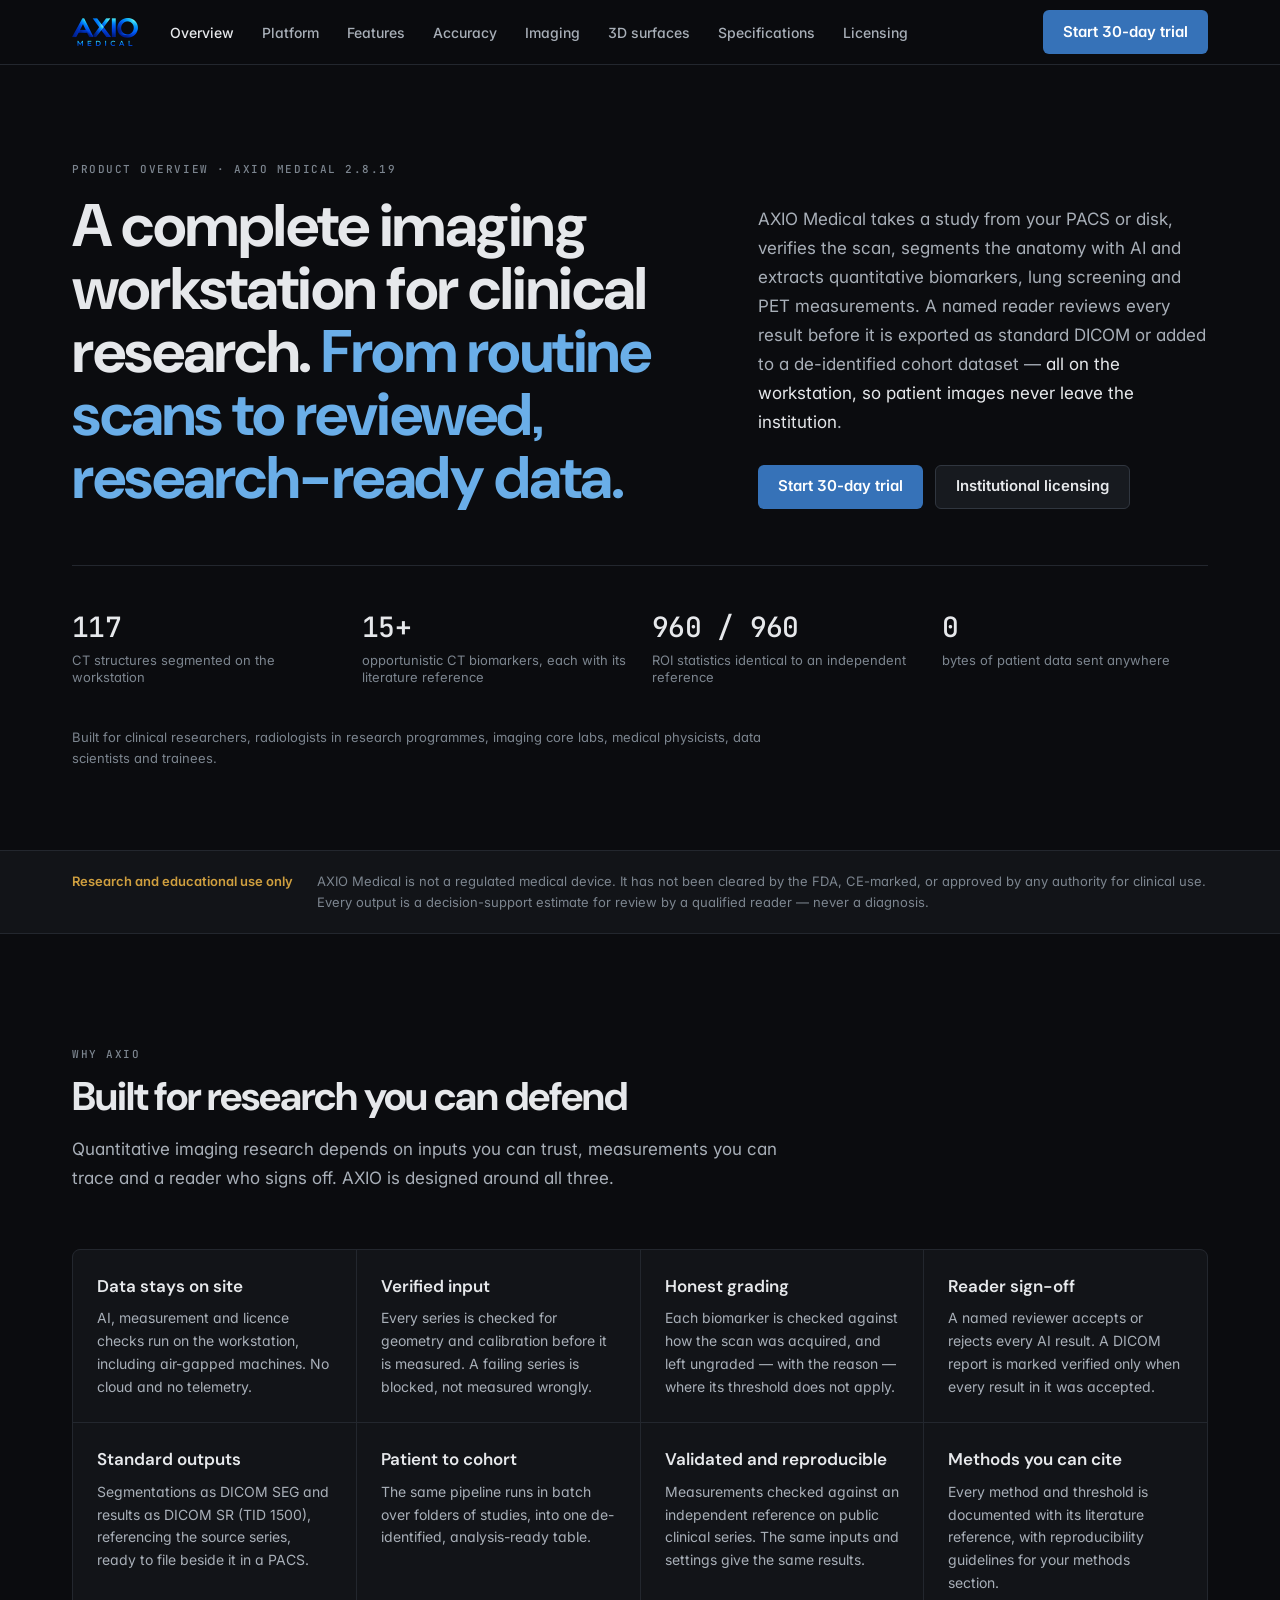
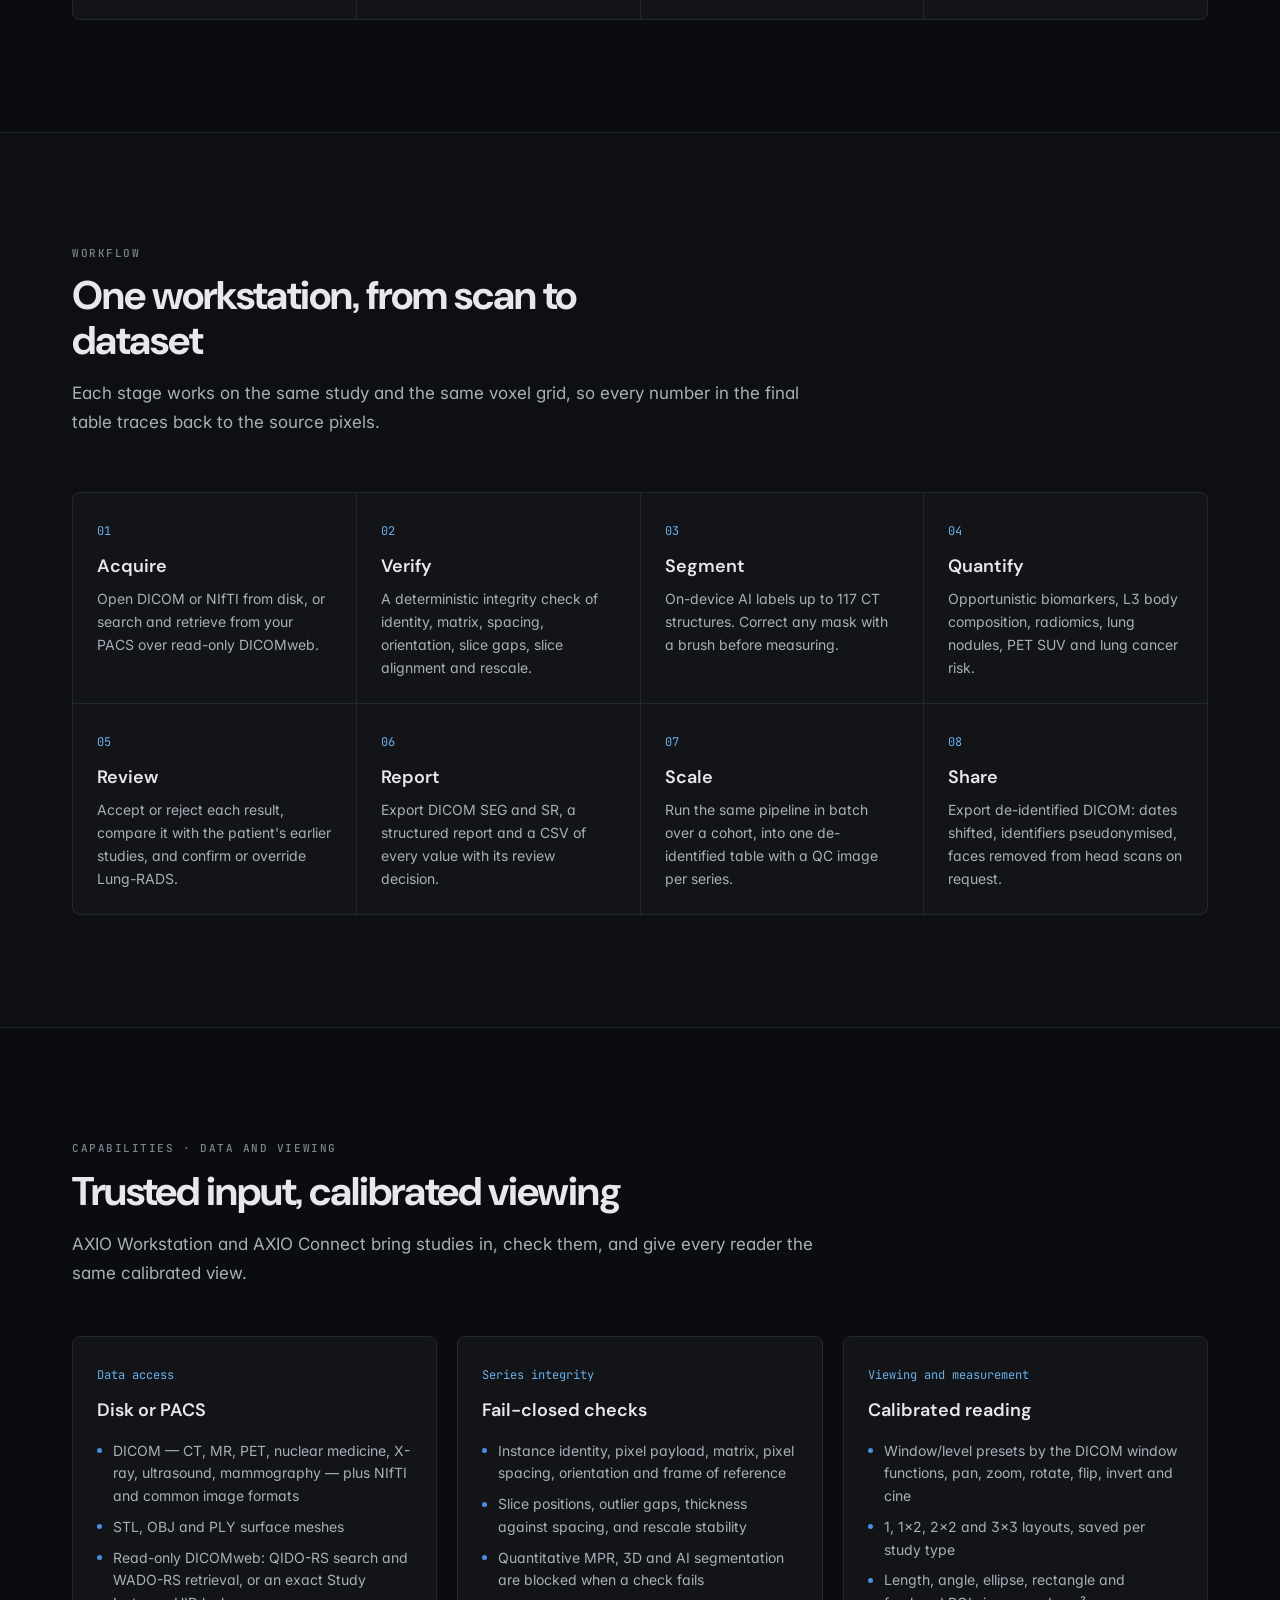
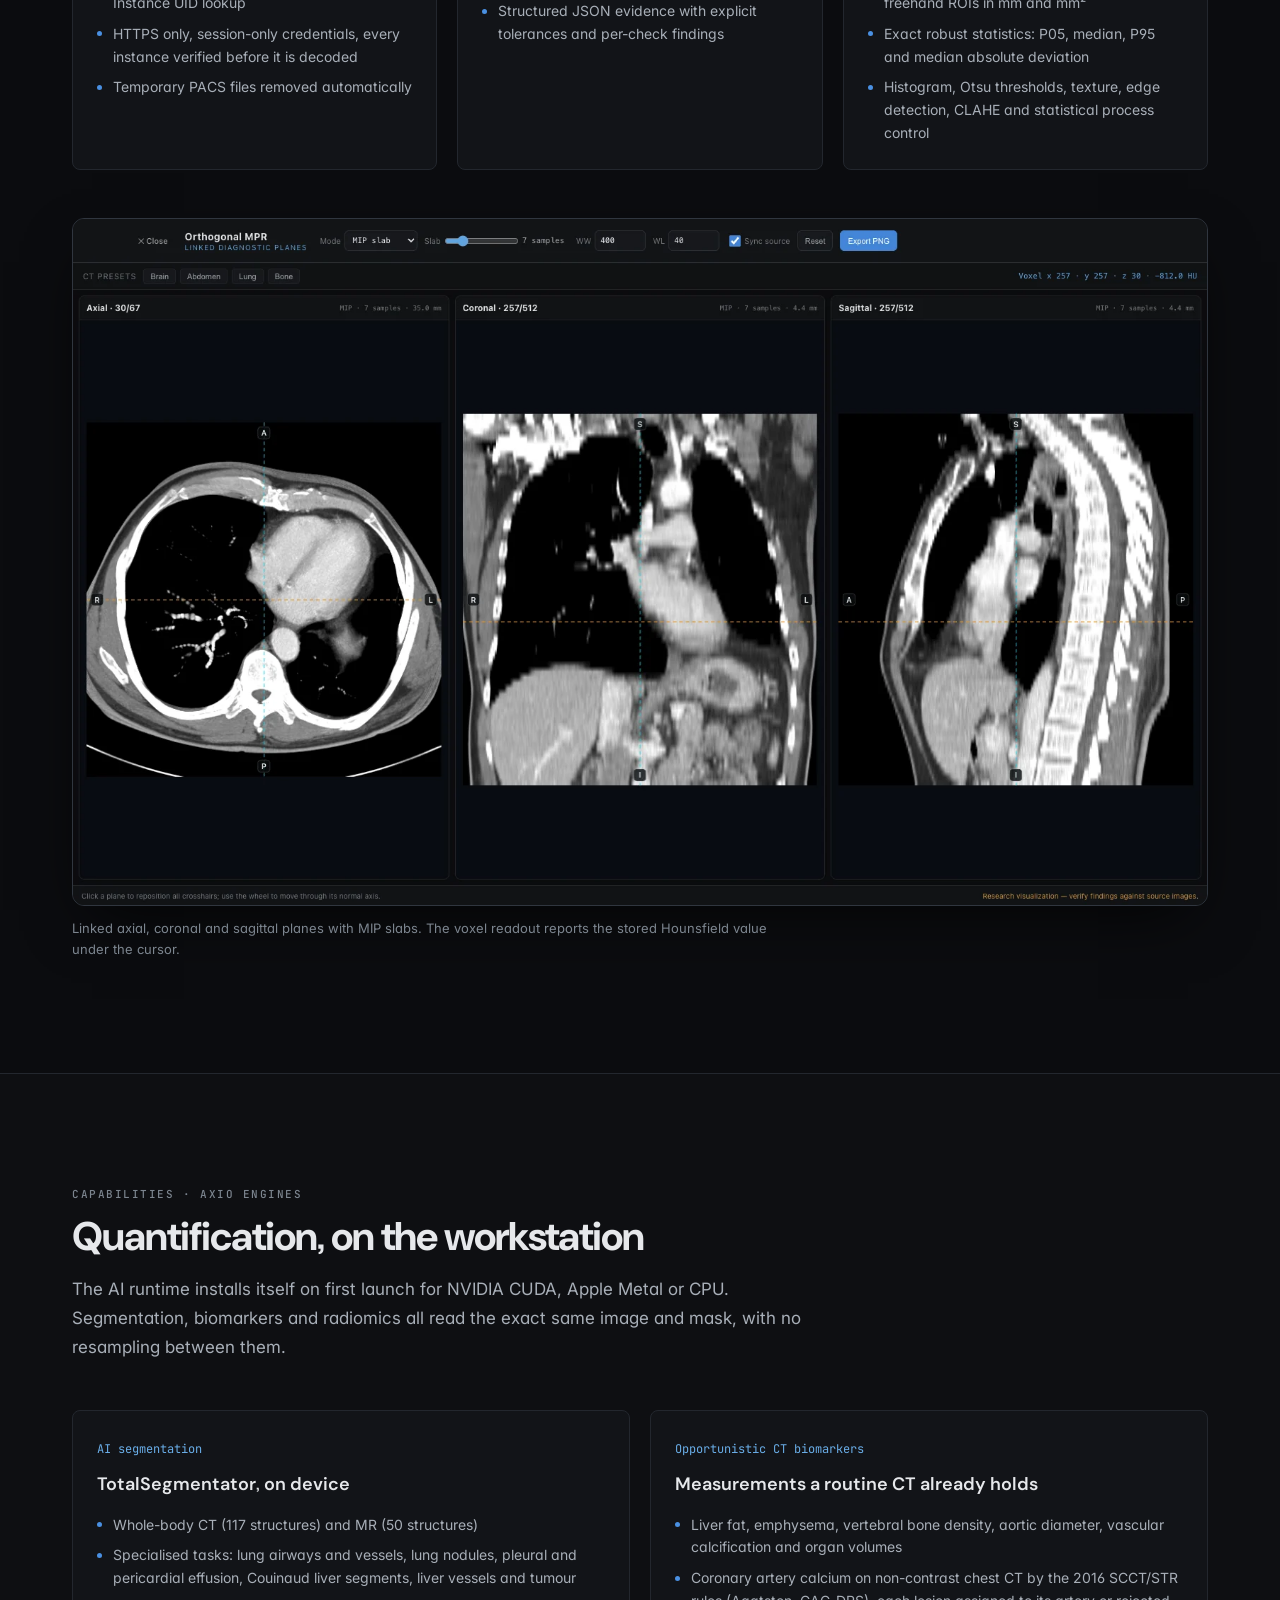
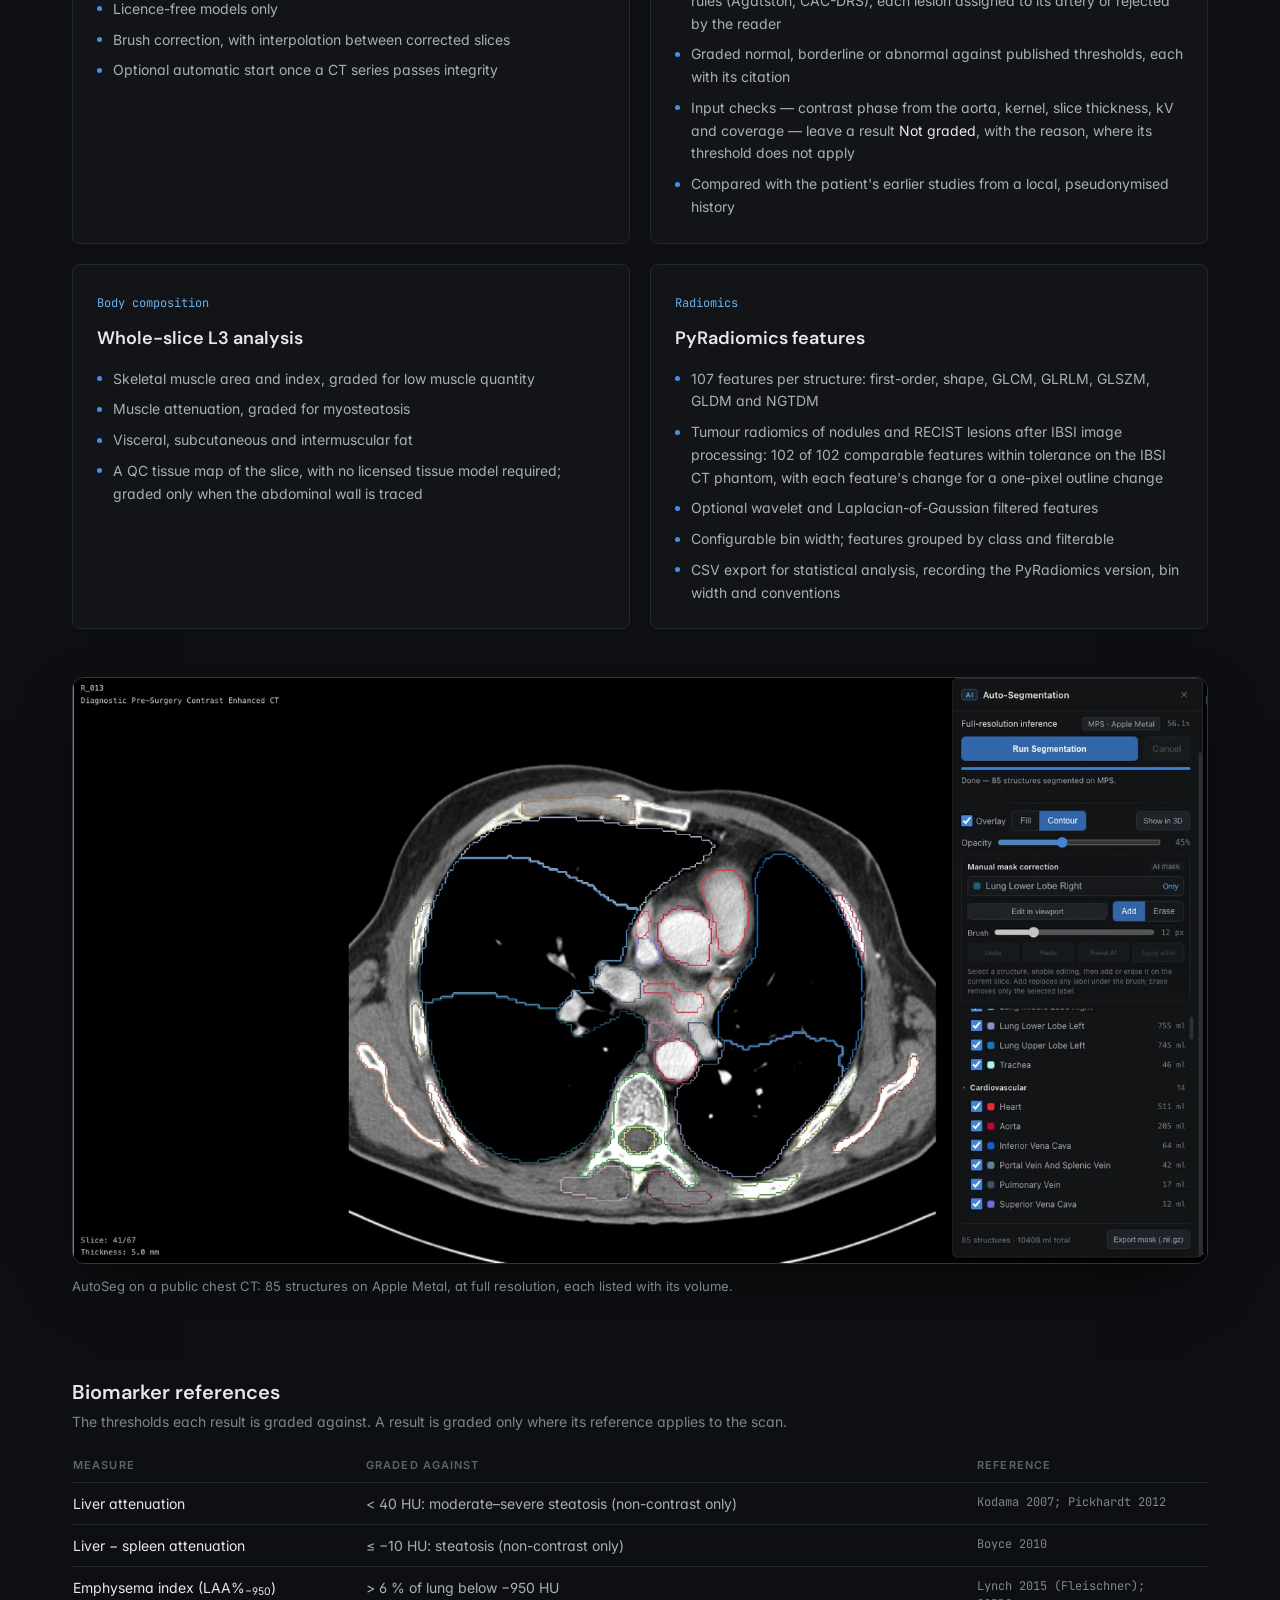
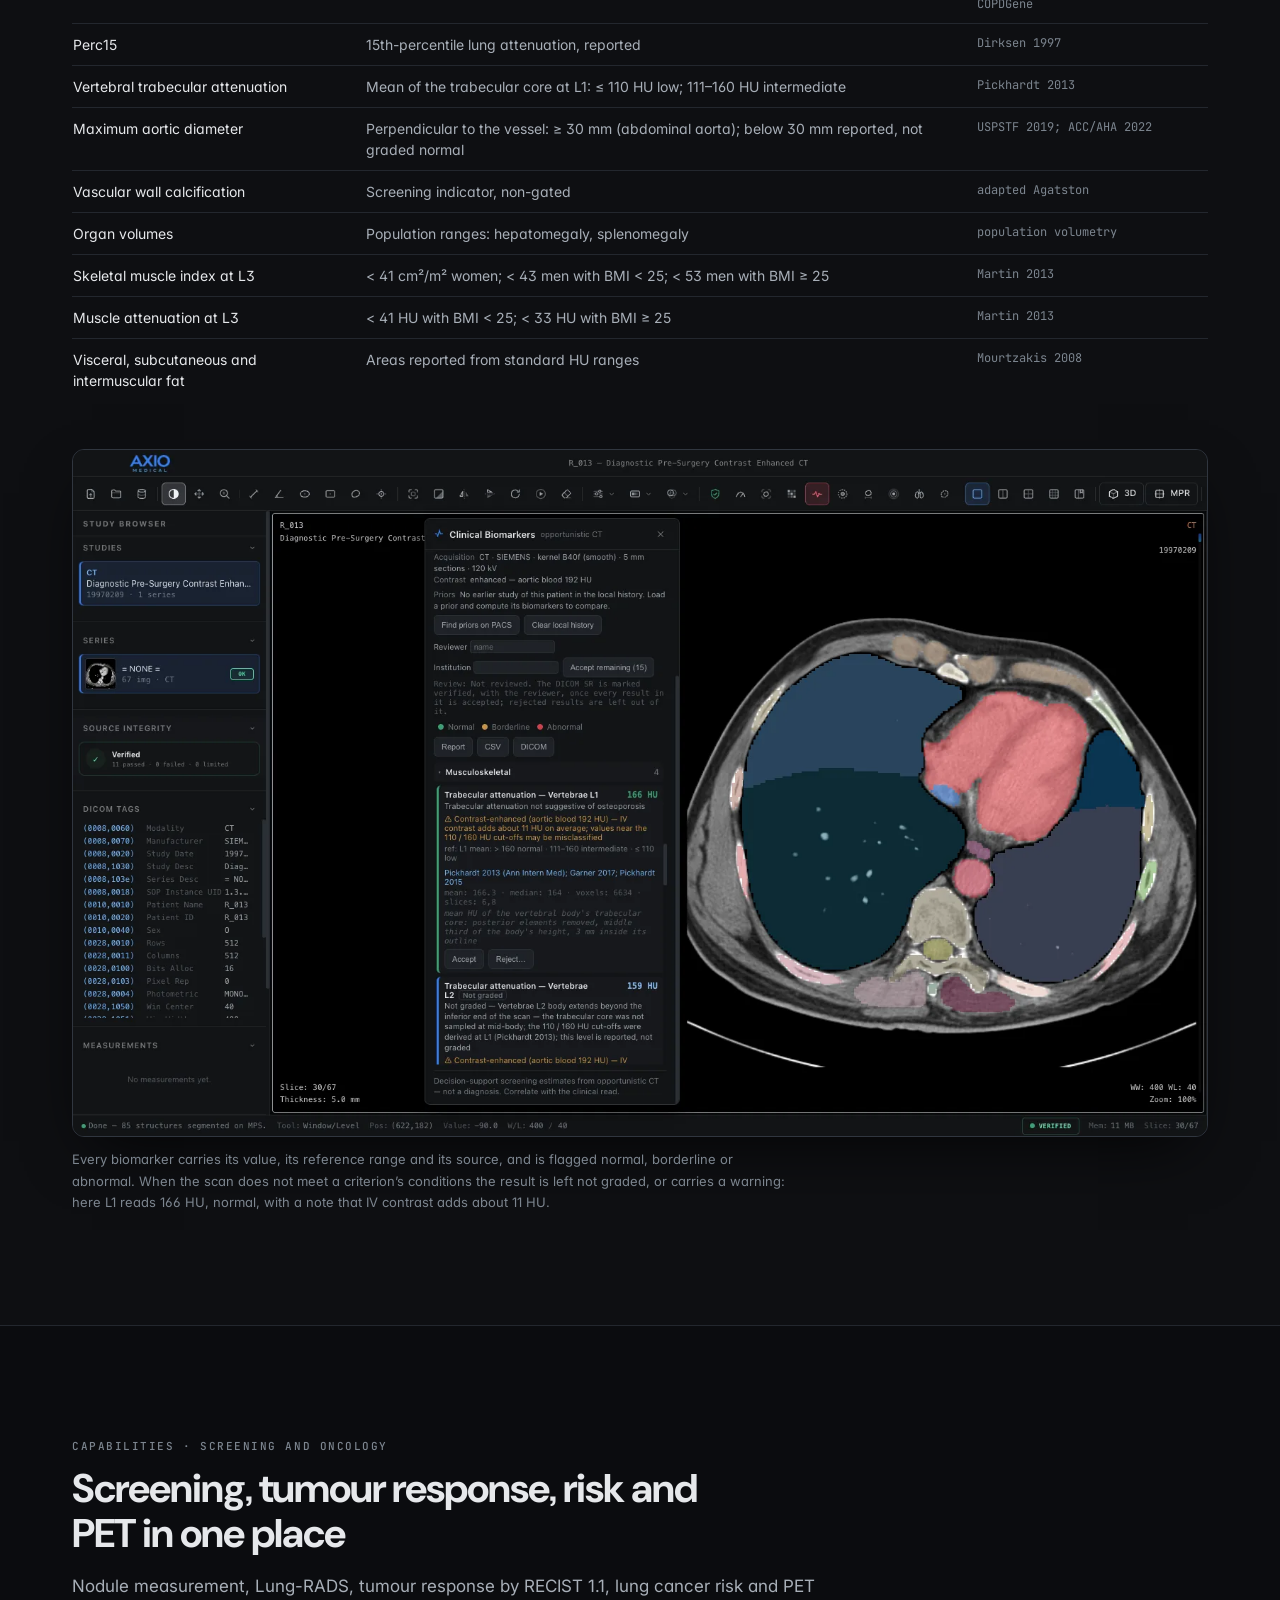
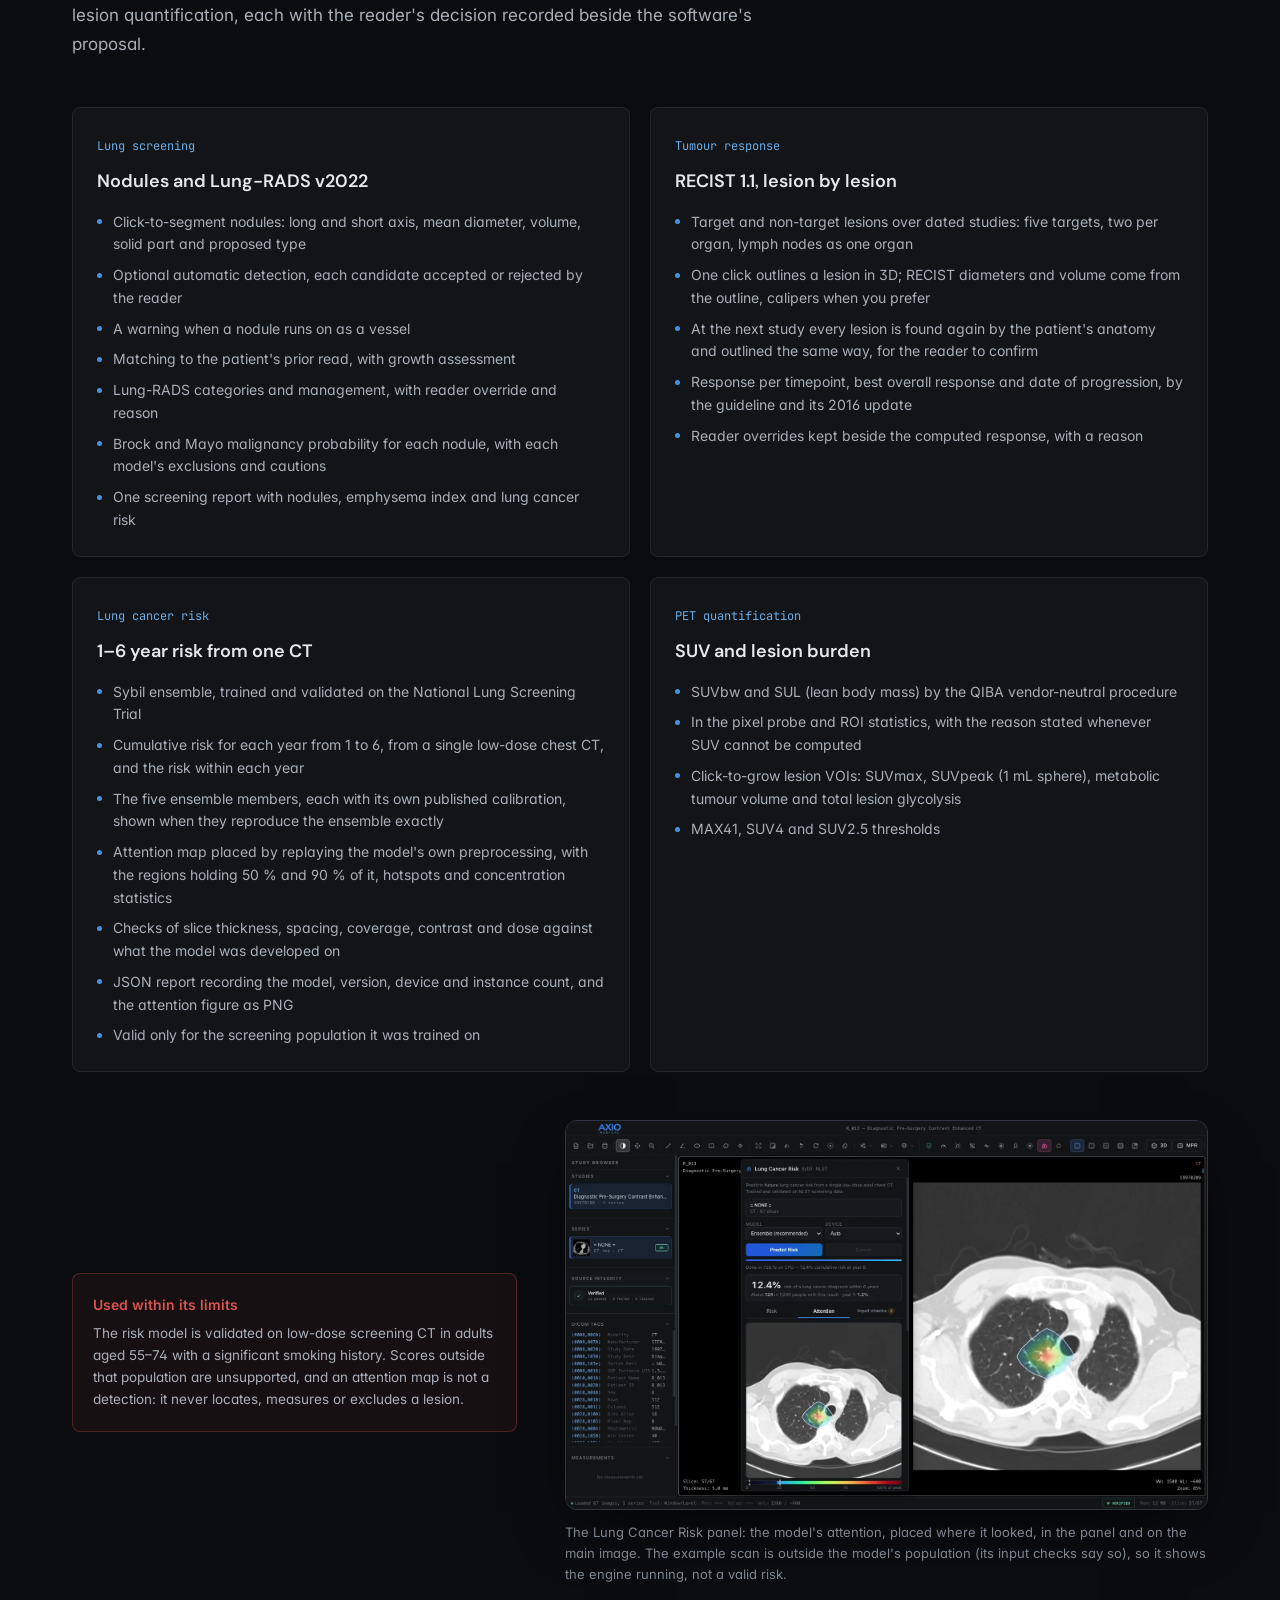
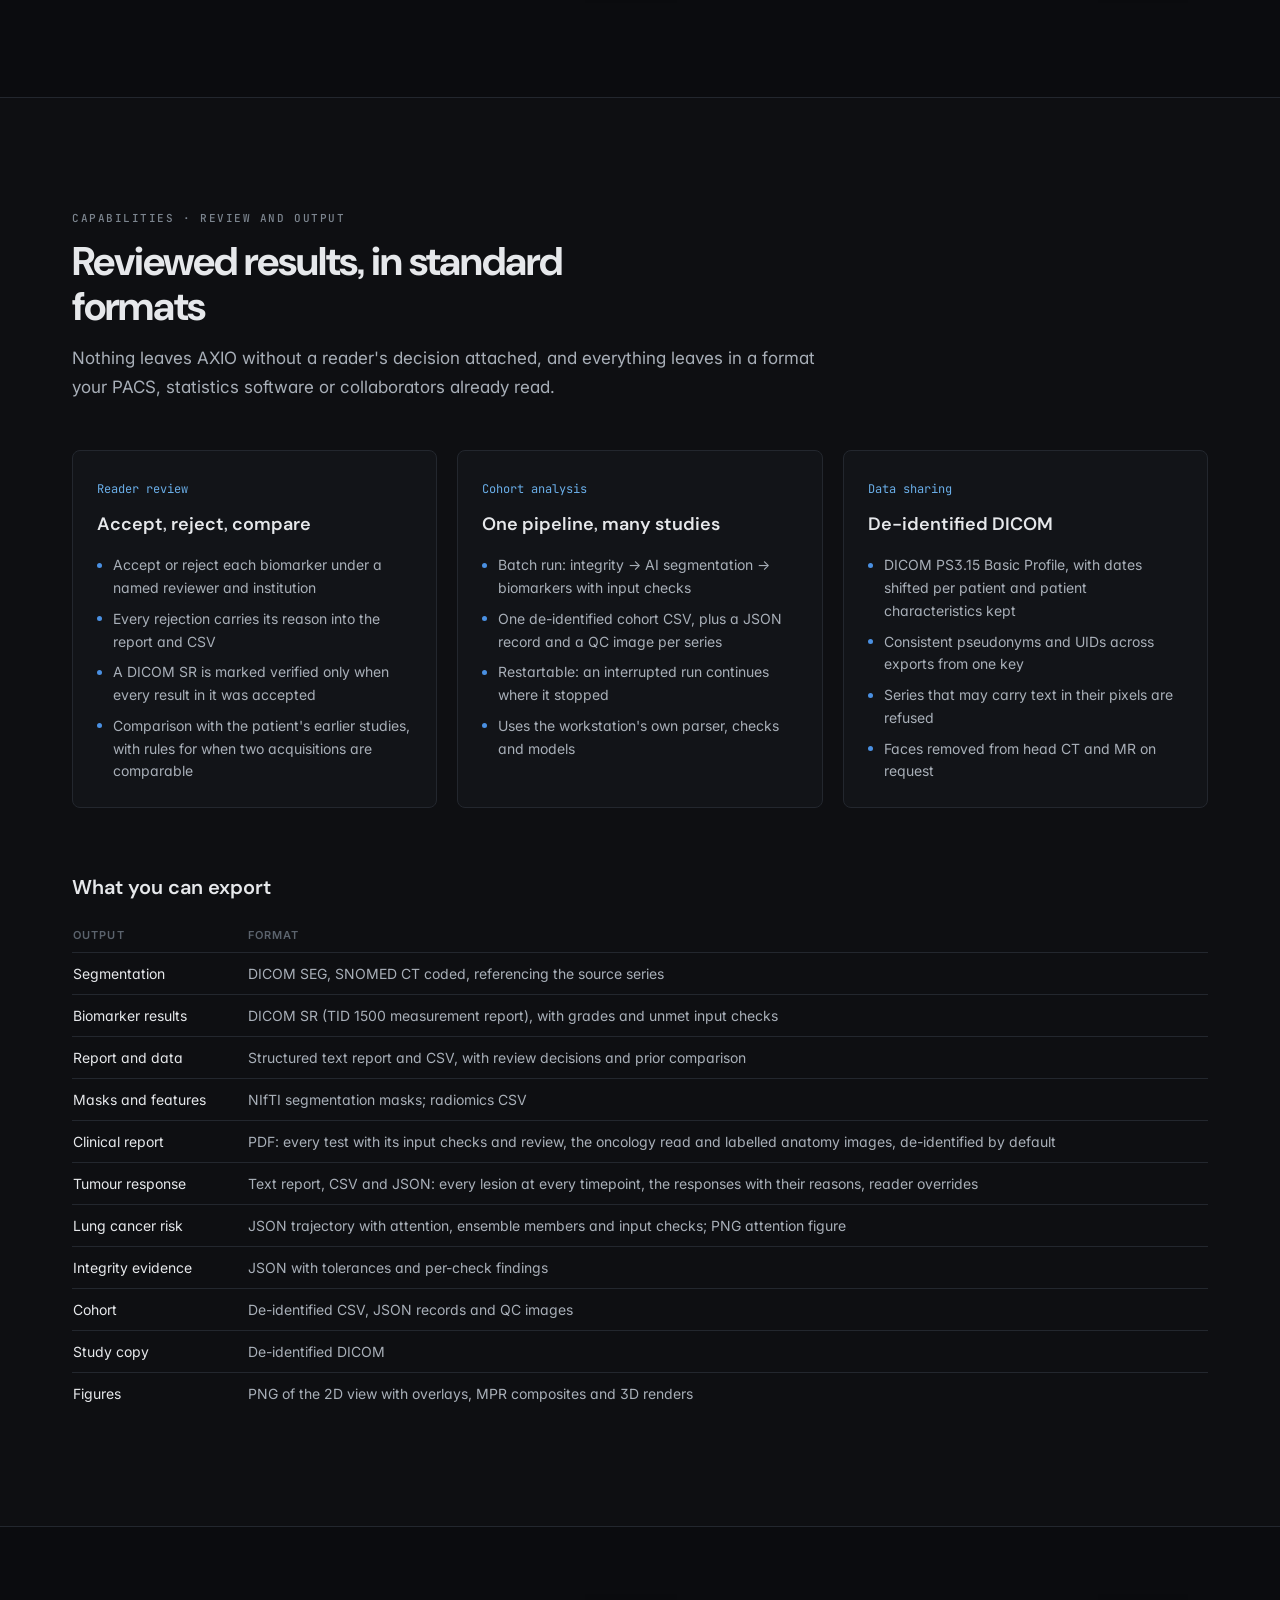
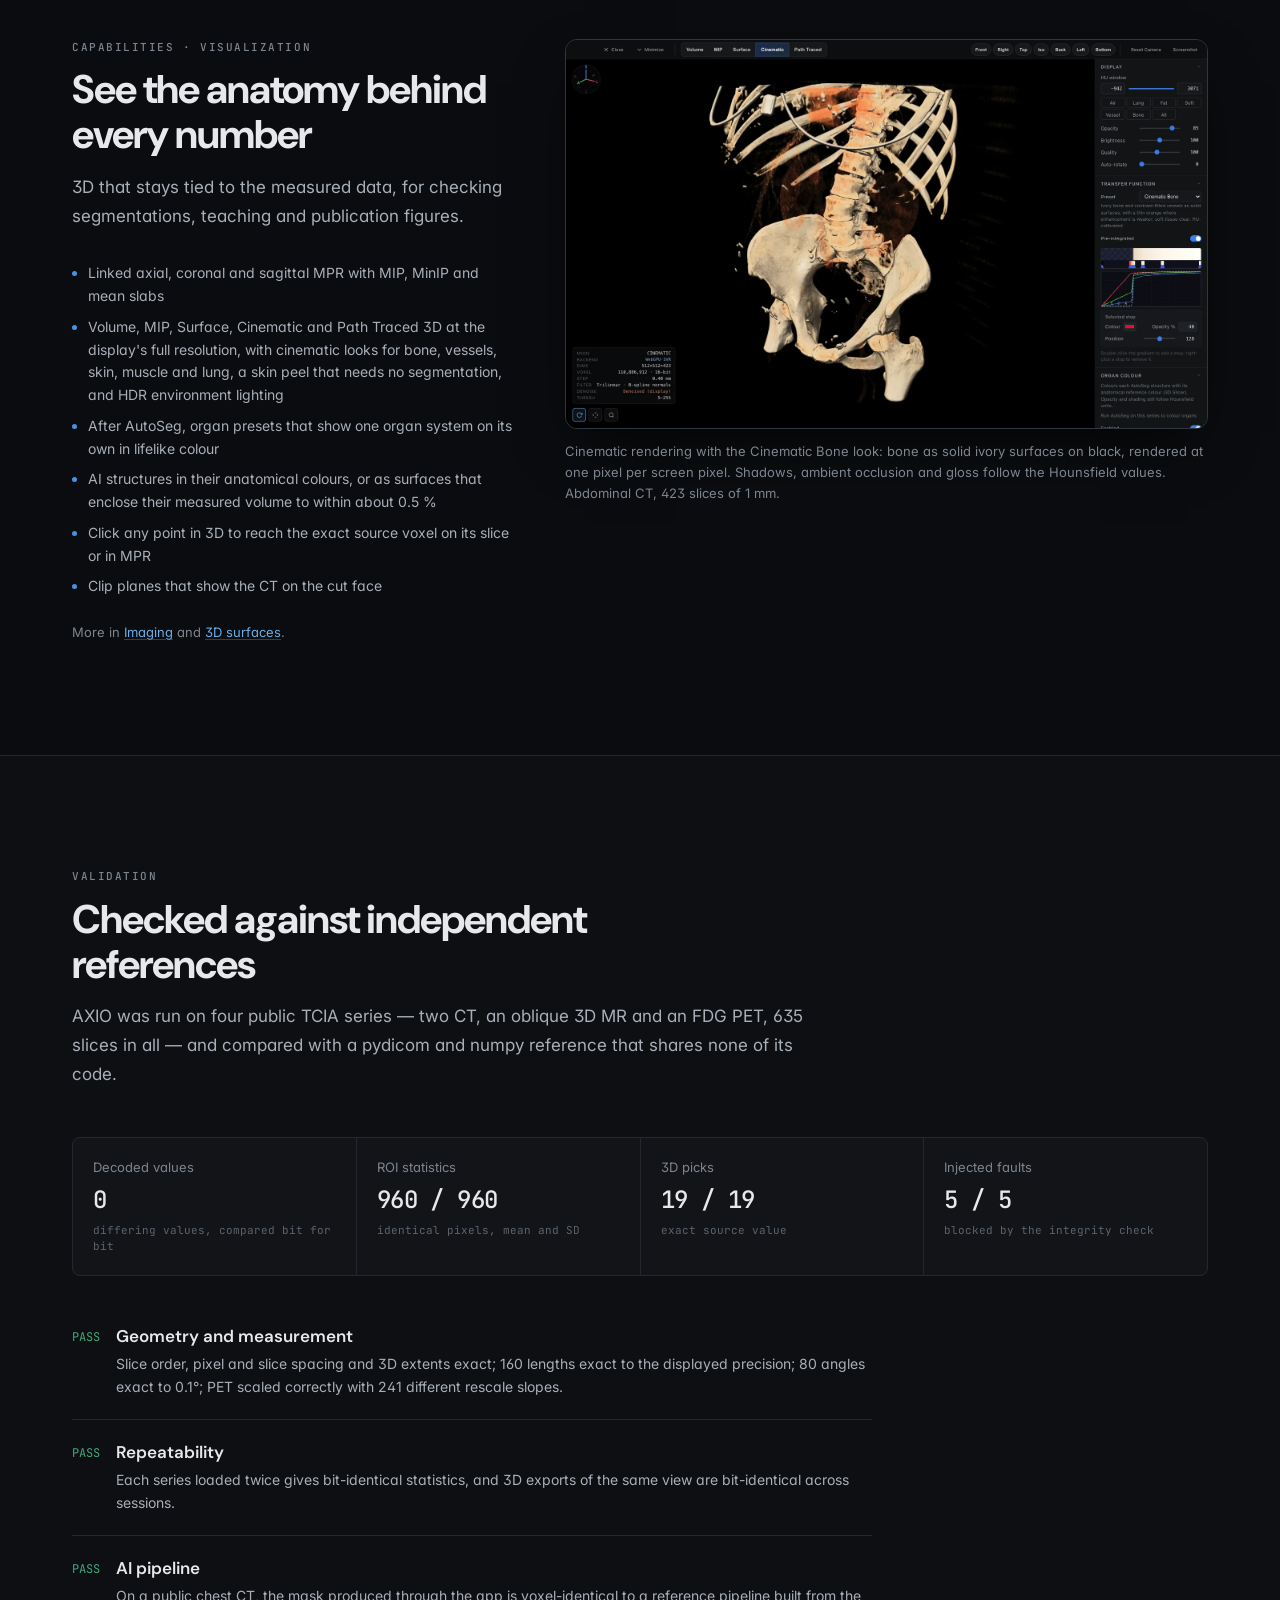
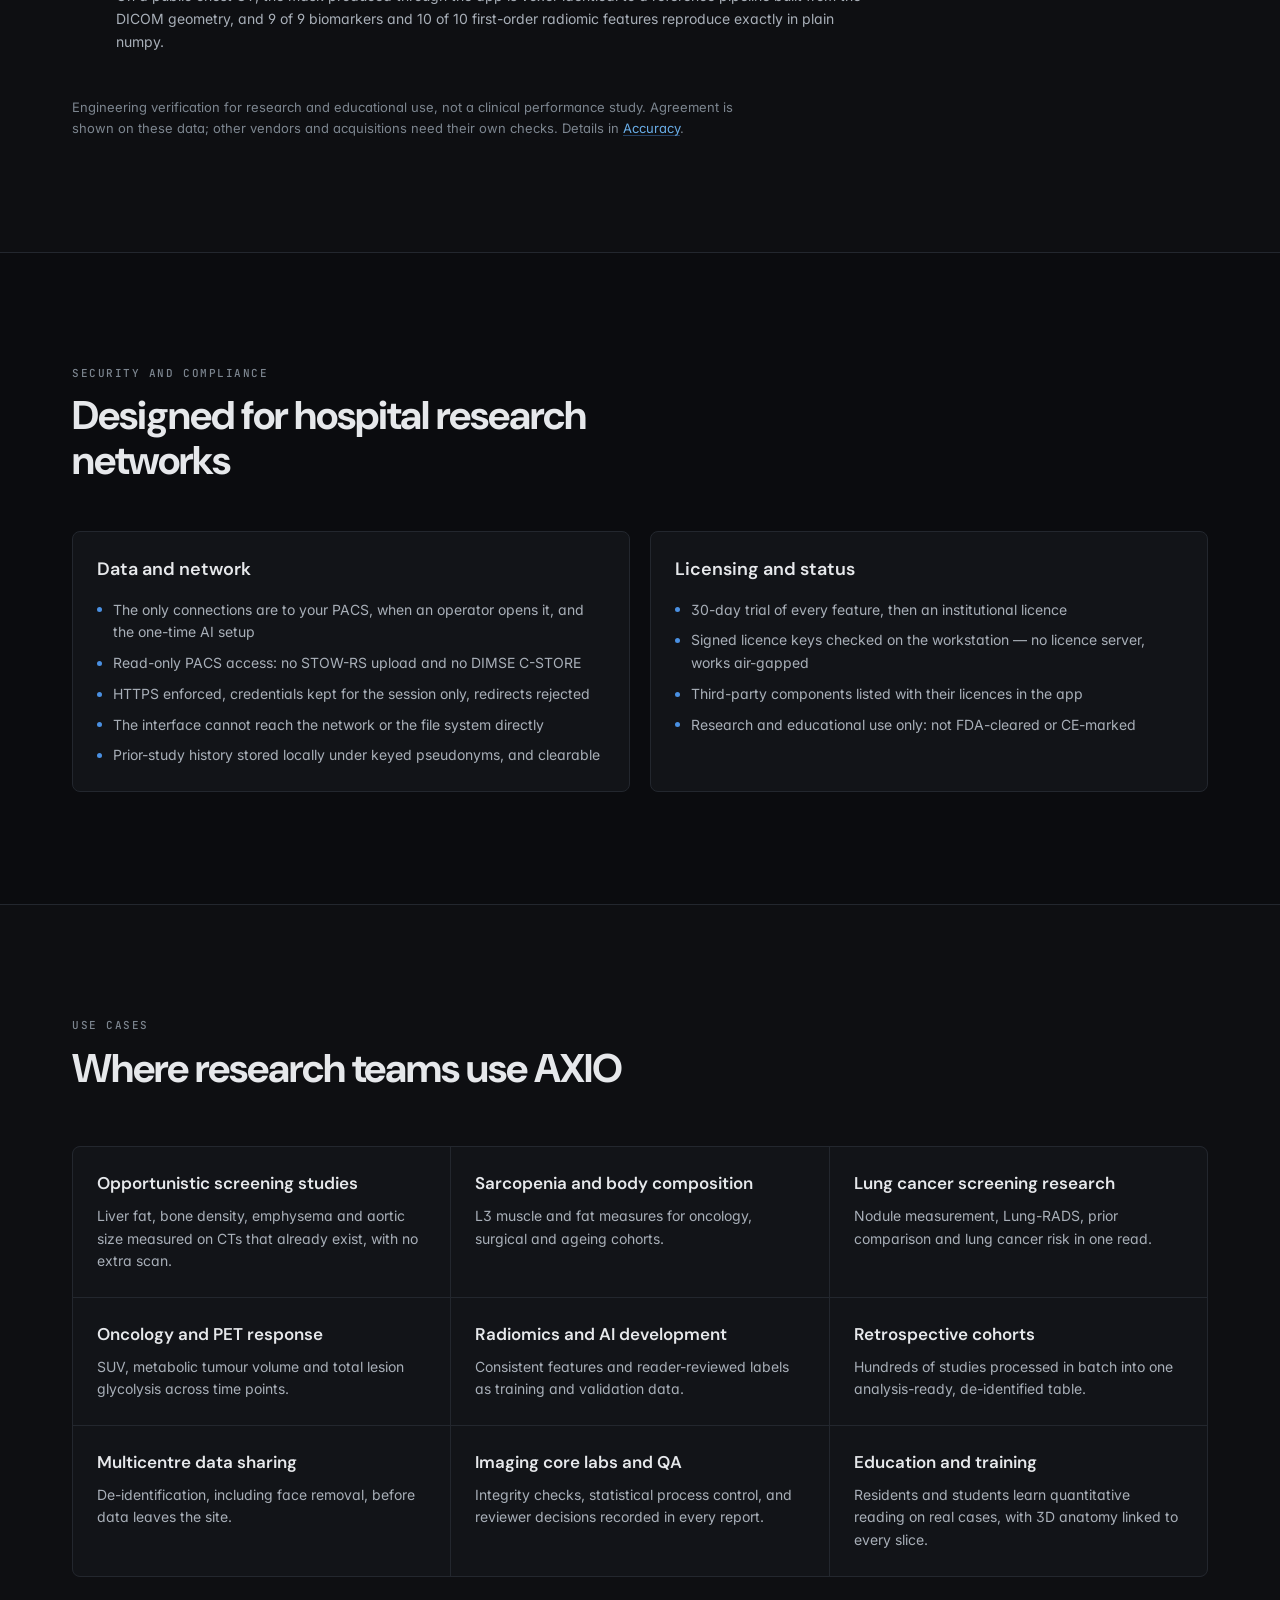
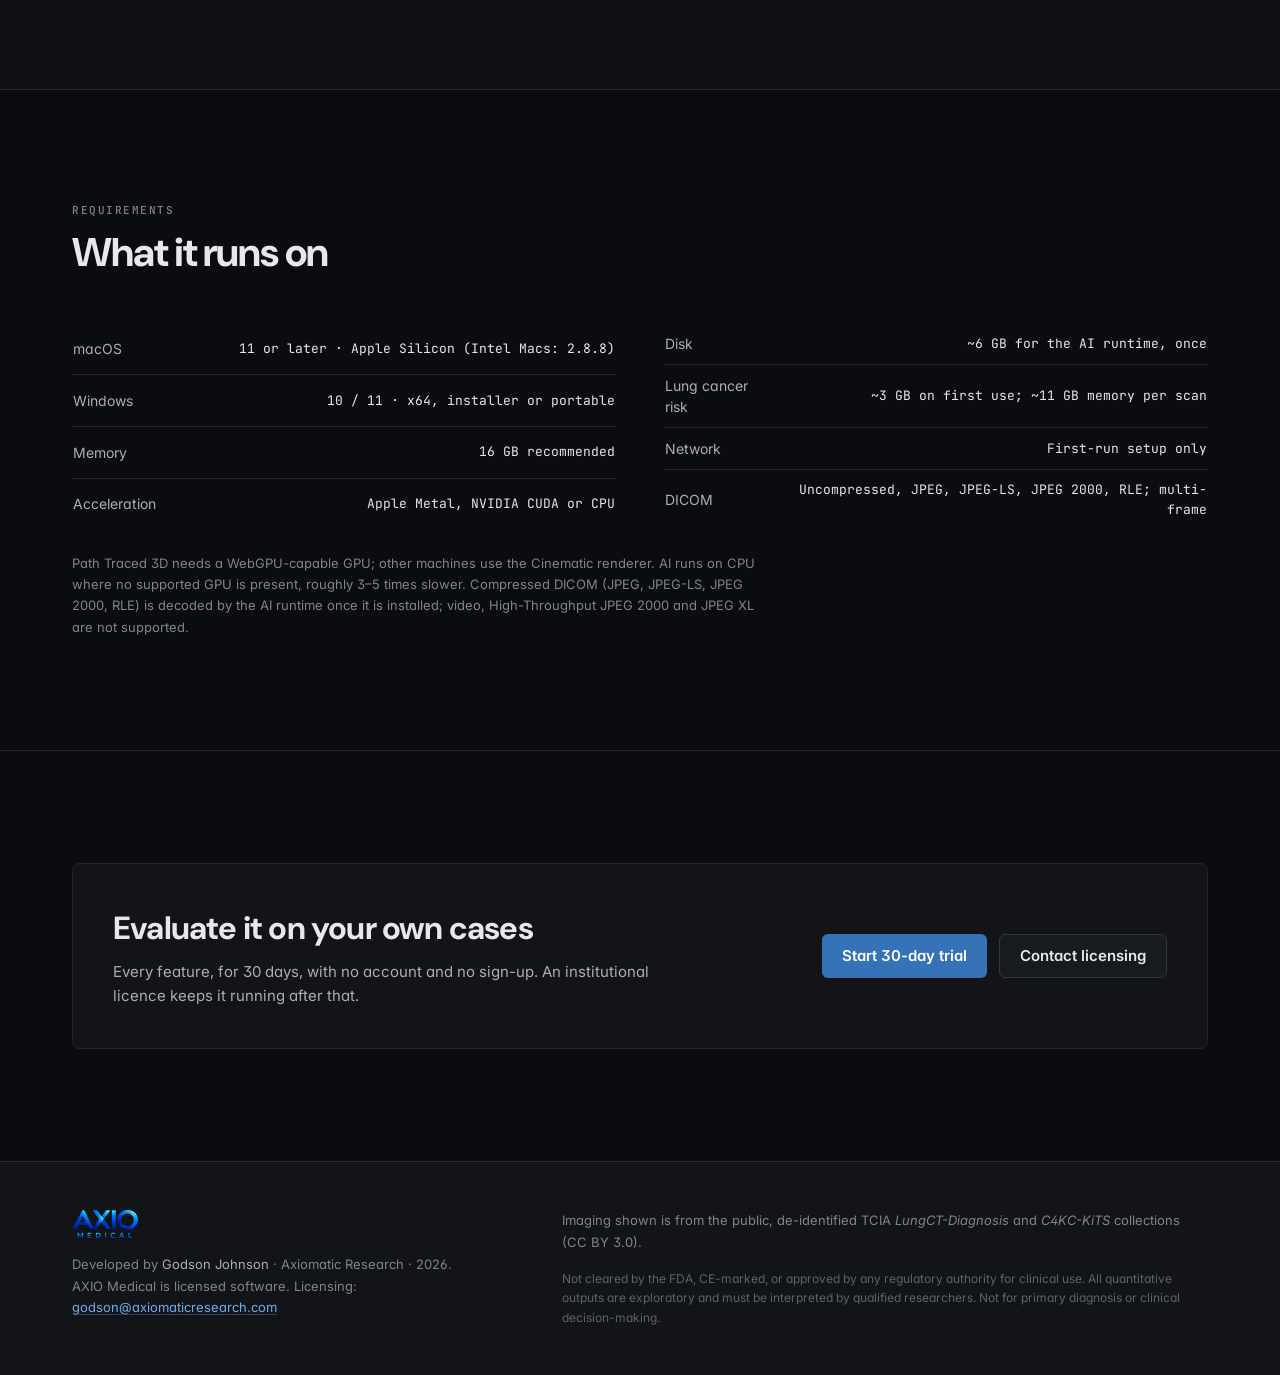
==== commit 504c7588: "Website: 2.8.19 — soft-tissue cinematic looks, skin peel, organ presets, solid toolbar selection" ====
--- a/overview.html
+++ b/overview.html
@@ -53,7 +53,7 @@
 <!-- ───────────────────────── hero ───────────────────────── -->
 <section id="top" class="border-b border-line">
   <div class="wrap pb-16 pt-16 md:pb-20 md:pt-24">
-    <p class="eyebrow">Product overview · AXIO Medical 2.8.18</p>
+    <p class="eyebrow">Product overview · AXIO Medical 2.8.19</p>
     <div class="mt-4 grid gap-10 lg:grid-cols-12 lg:items-end">
       <div class="lg:col-span-7">
         <h1 class="font-display text-[clamp(2.25rem,5.2vw,3.75rem)] font-bold leading-[1.05] tracking-tightest">
@@ -473,7 +473,8 @@
         <p class="lede mt-4">3D that stays tied to the measured data, for checking segmentations, teaching and publication figures.</p>
         <ul class="bullets mt-8">
           <li>Linked axial, coronal and sagittal MPR with MIP, MinIP and mean slabs</li>
-          <li>Volume, MIP, Surface, Cinematic and Path Traced 3D at the display's full resolution, with cinematic looks and HDR environment lighting</li>
+          <li>Volume, MIP, Surface, Cinematic and Path Traced 3D at the display's full resolution, with cinematic looks for bone, vessels, skin, muscle and lung, a skin peel that needs no segmentation, and HDR environment lighting</li>
+          <li>After AutoSeg, organ presets that show one organ system on its own in lifelike colour</li>
           <li>AI structures in their anatomical colours, or as surfaces that enclose their measured volume to within about 0.5 %</li>
           <li>Click any point in 3D to reach the exact source voxel on its slice or in MPR</li>
           <li>Clip planes that show the CT on the cut face</li>
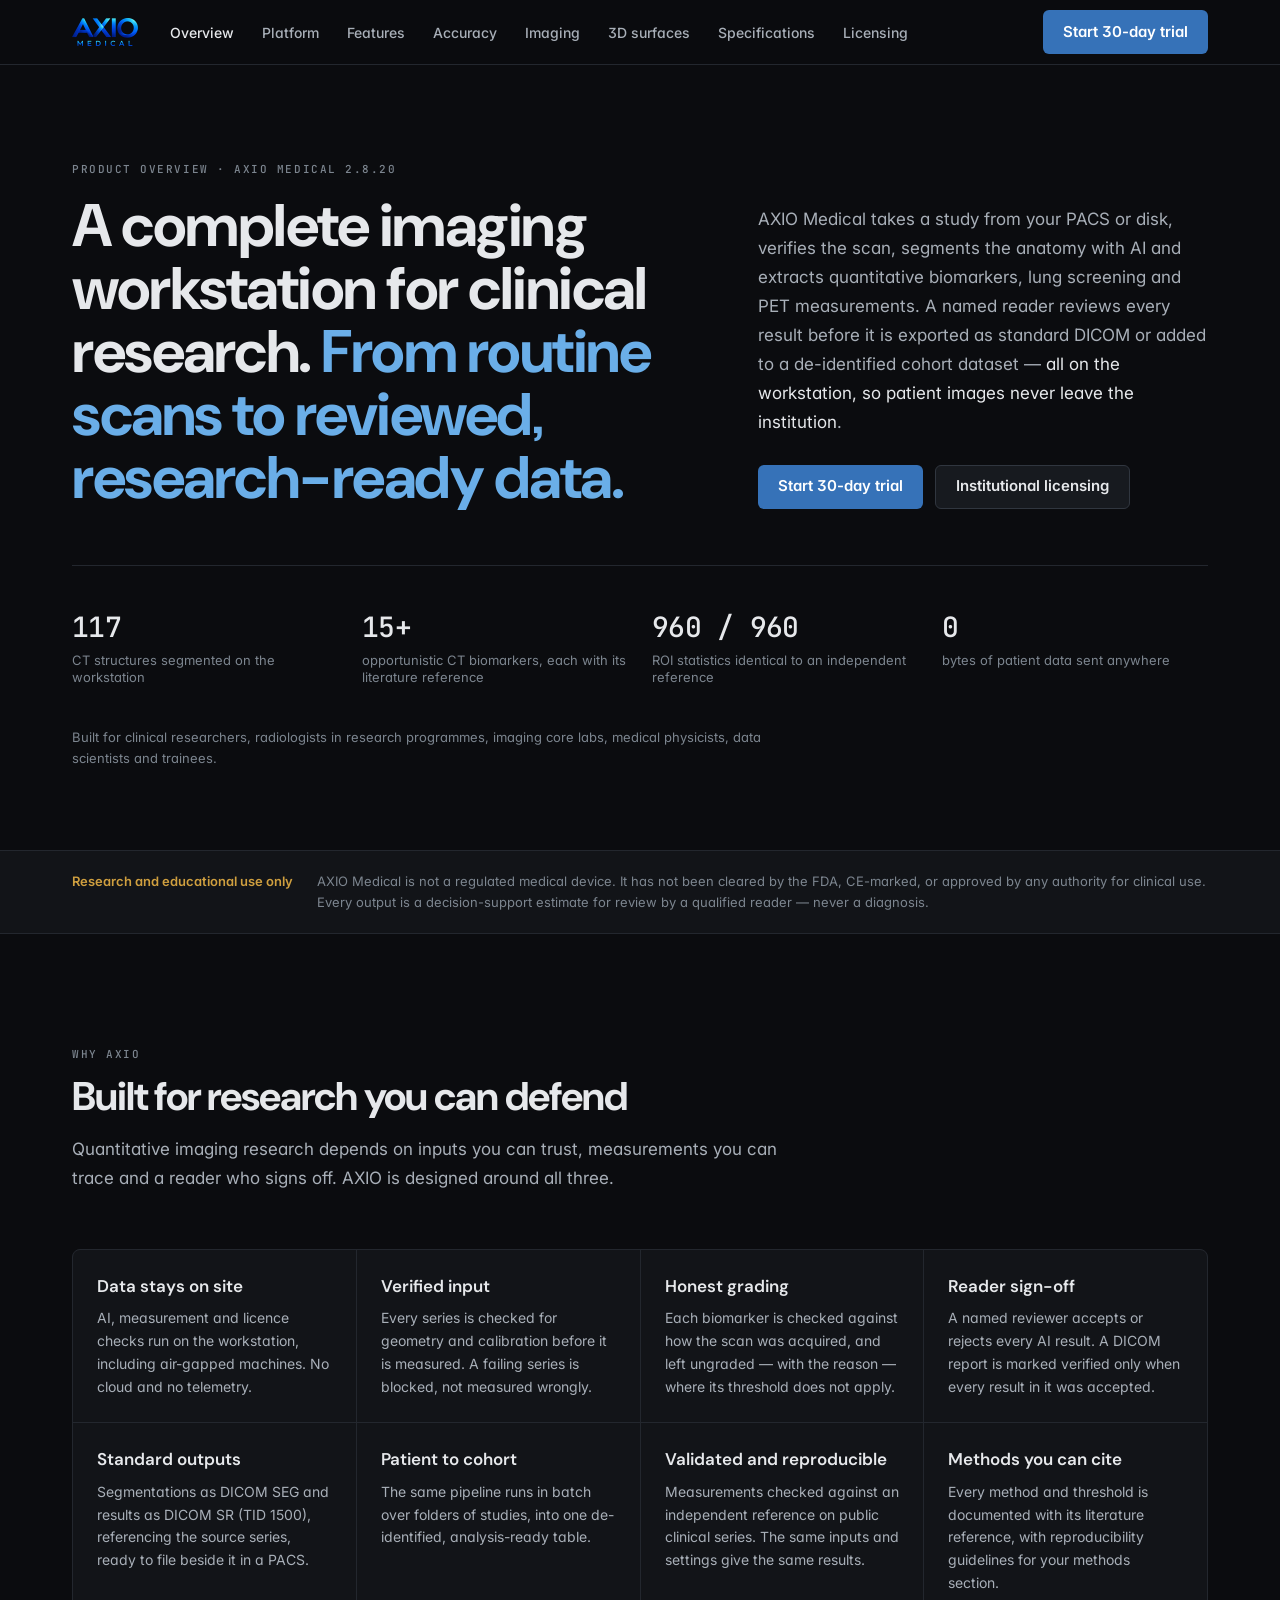
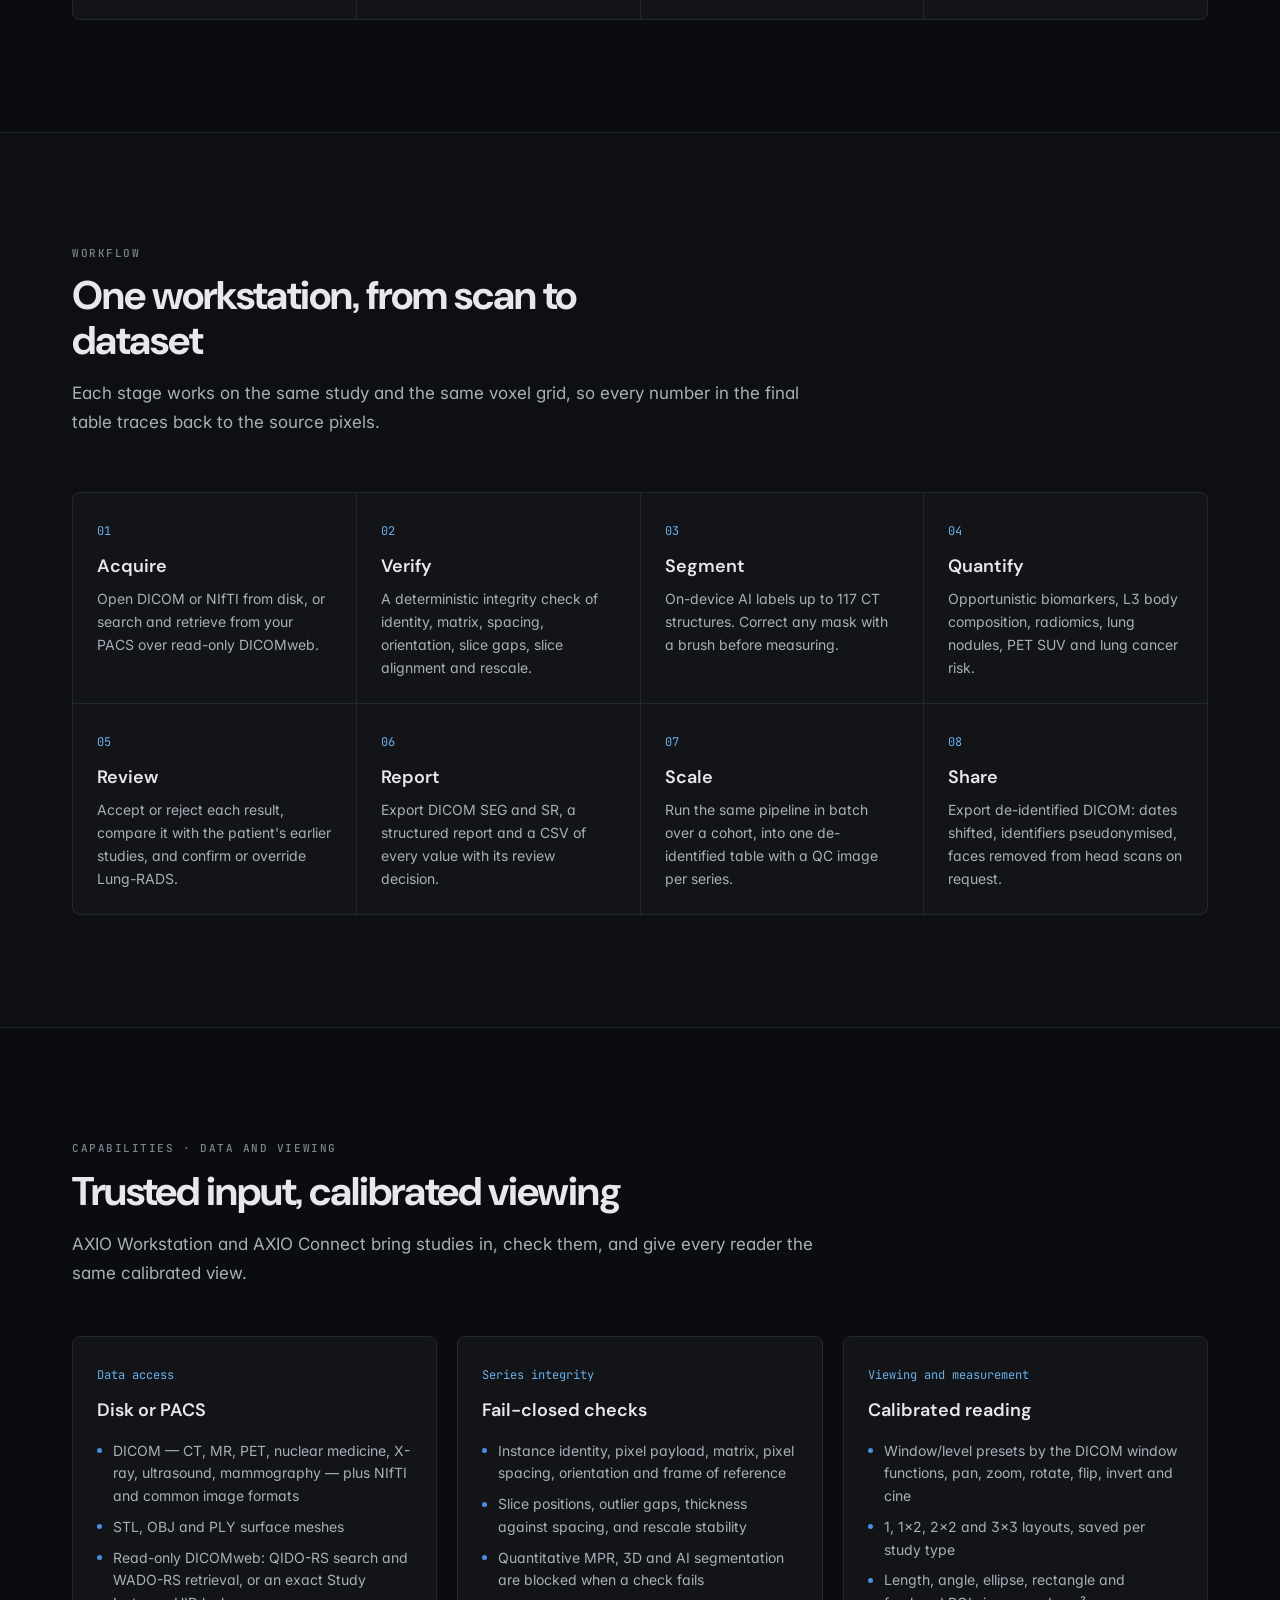
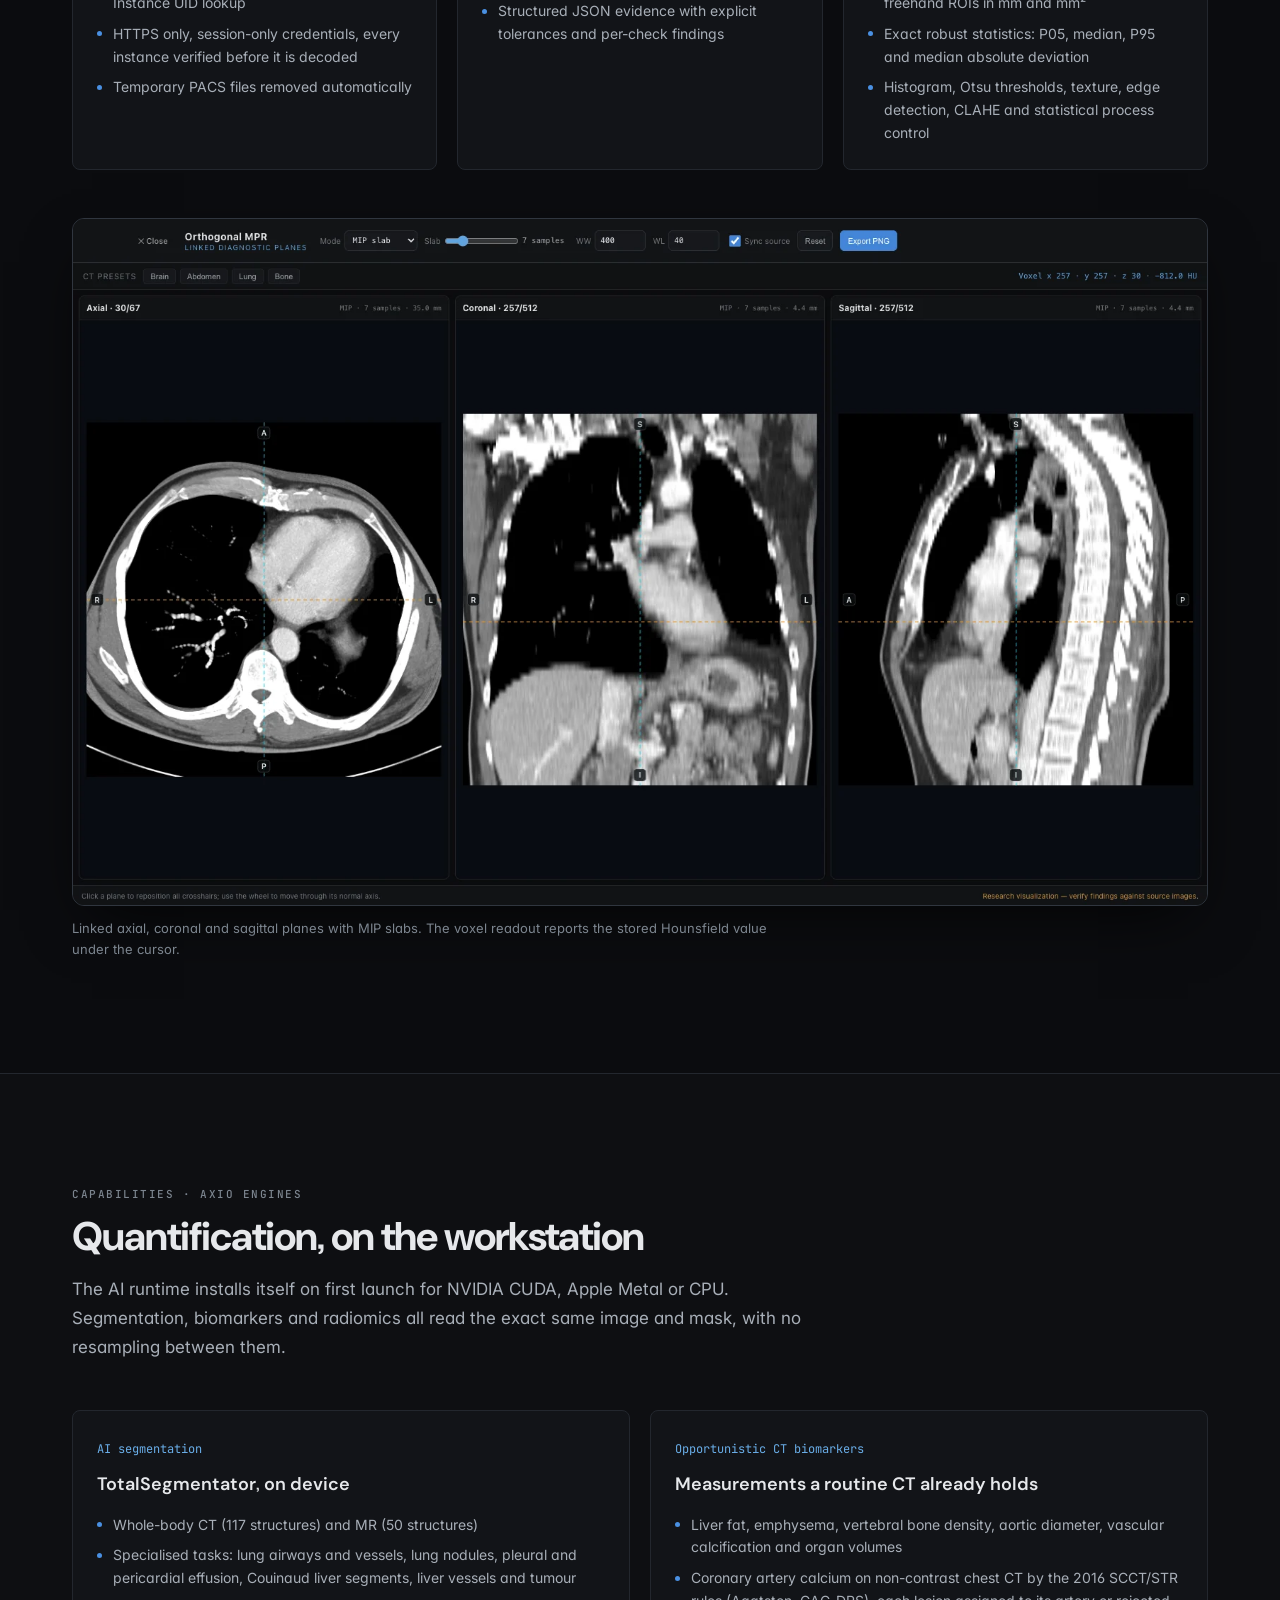
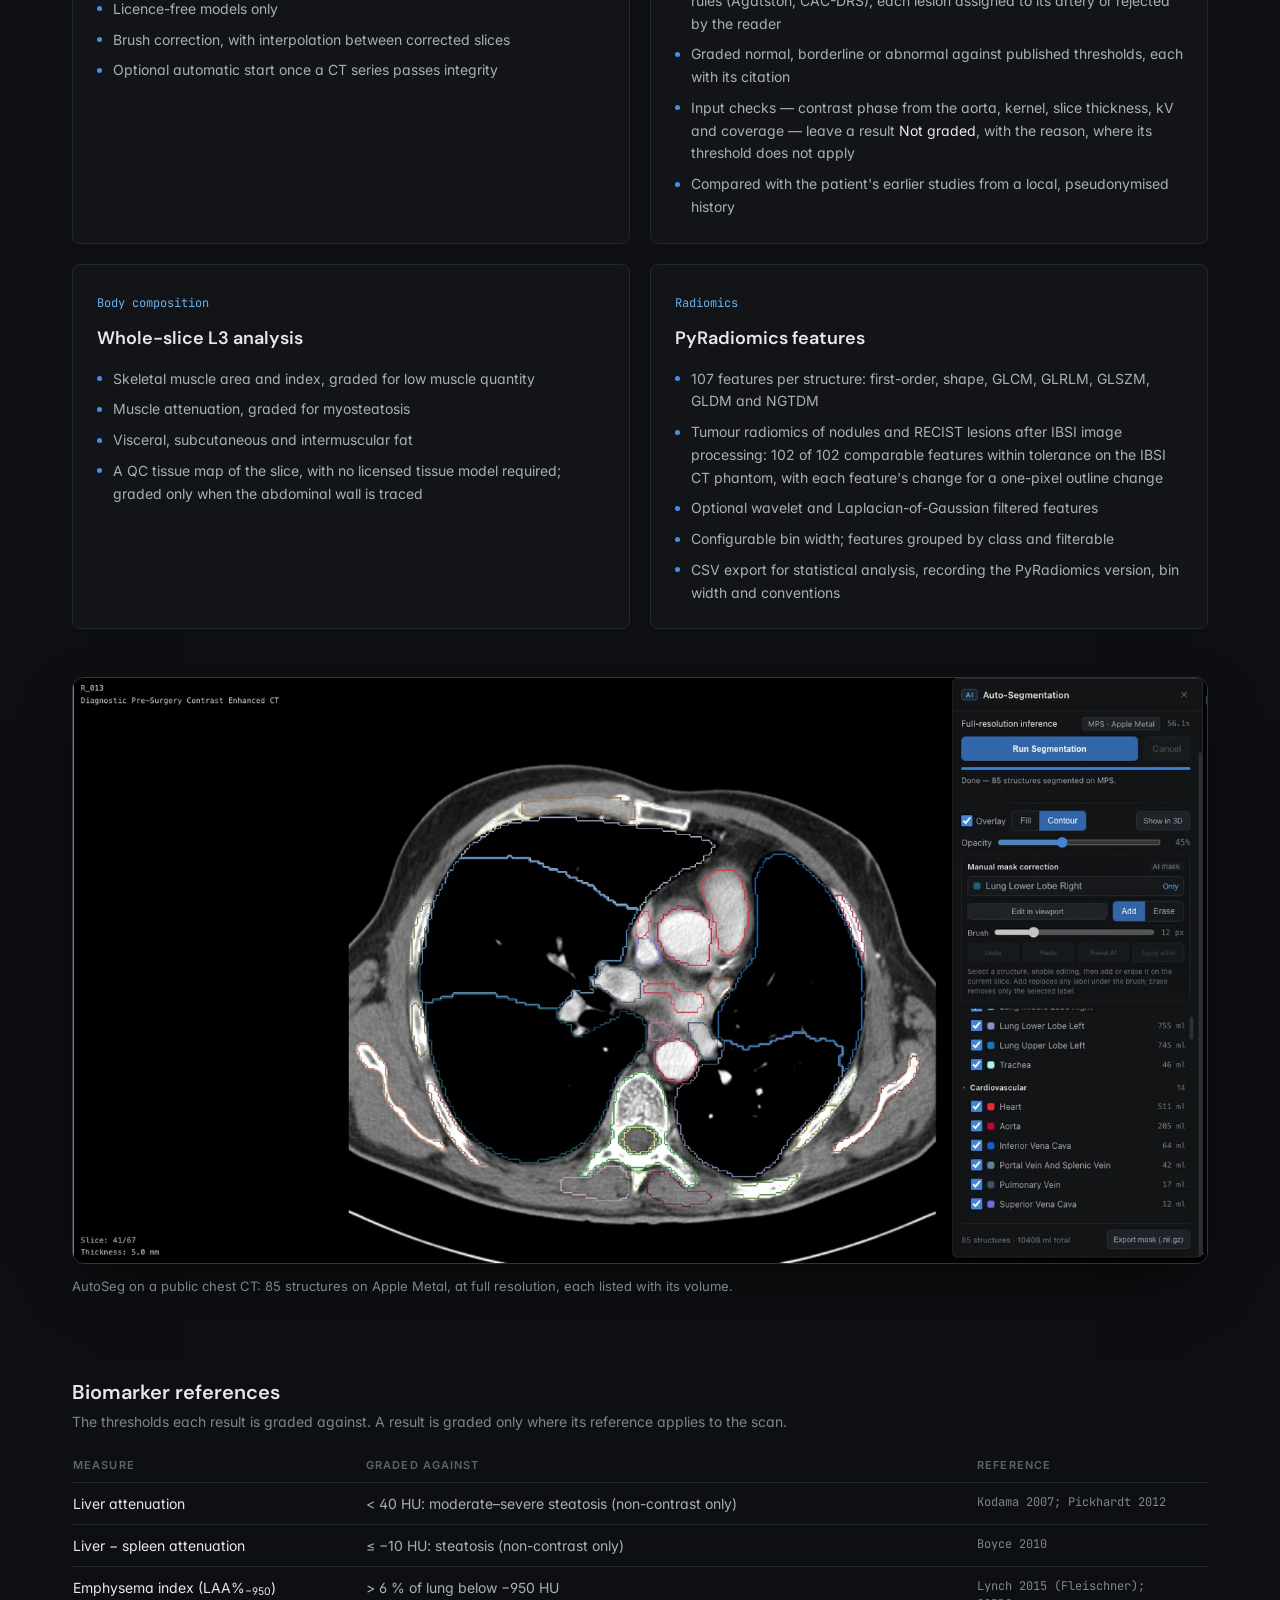
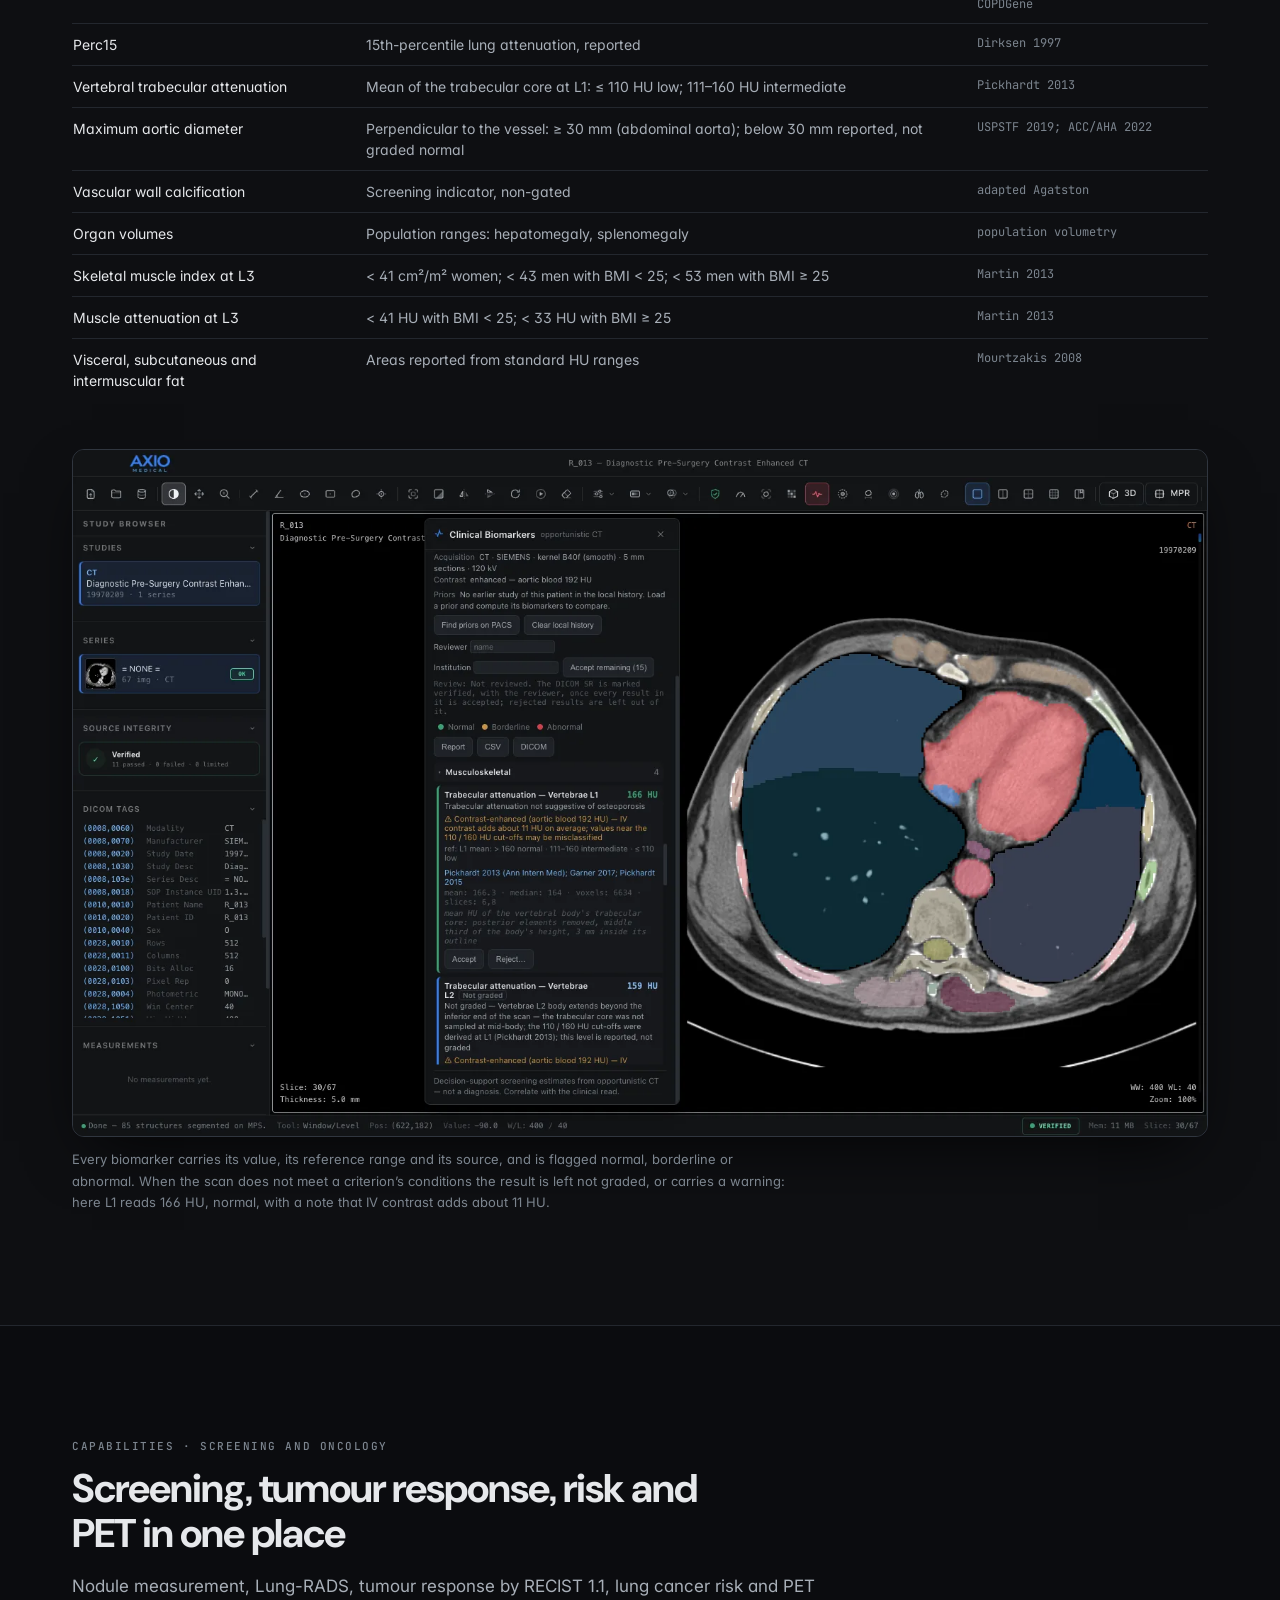
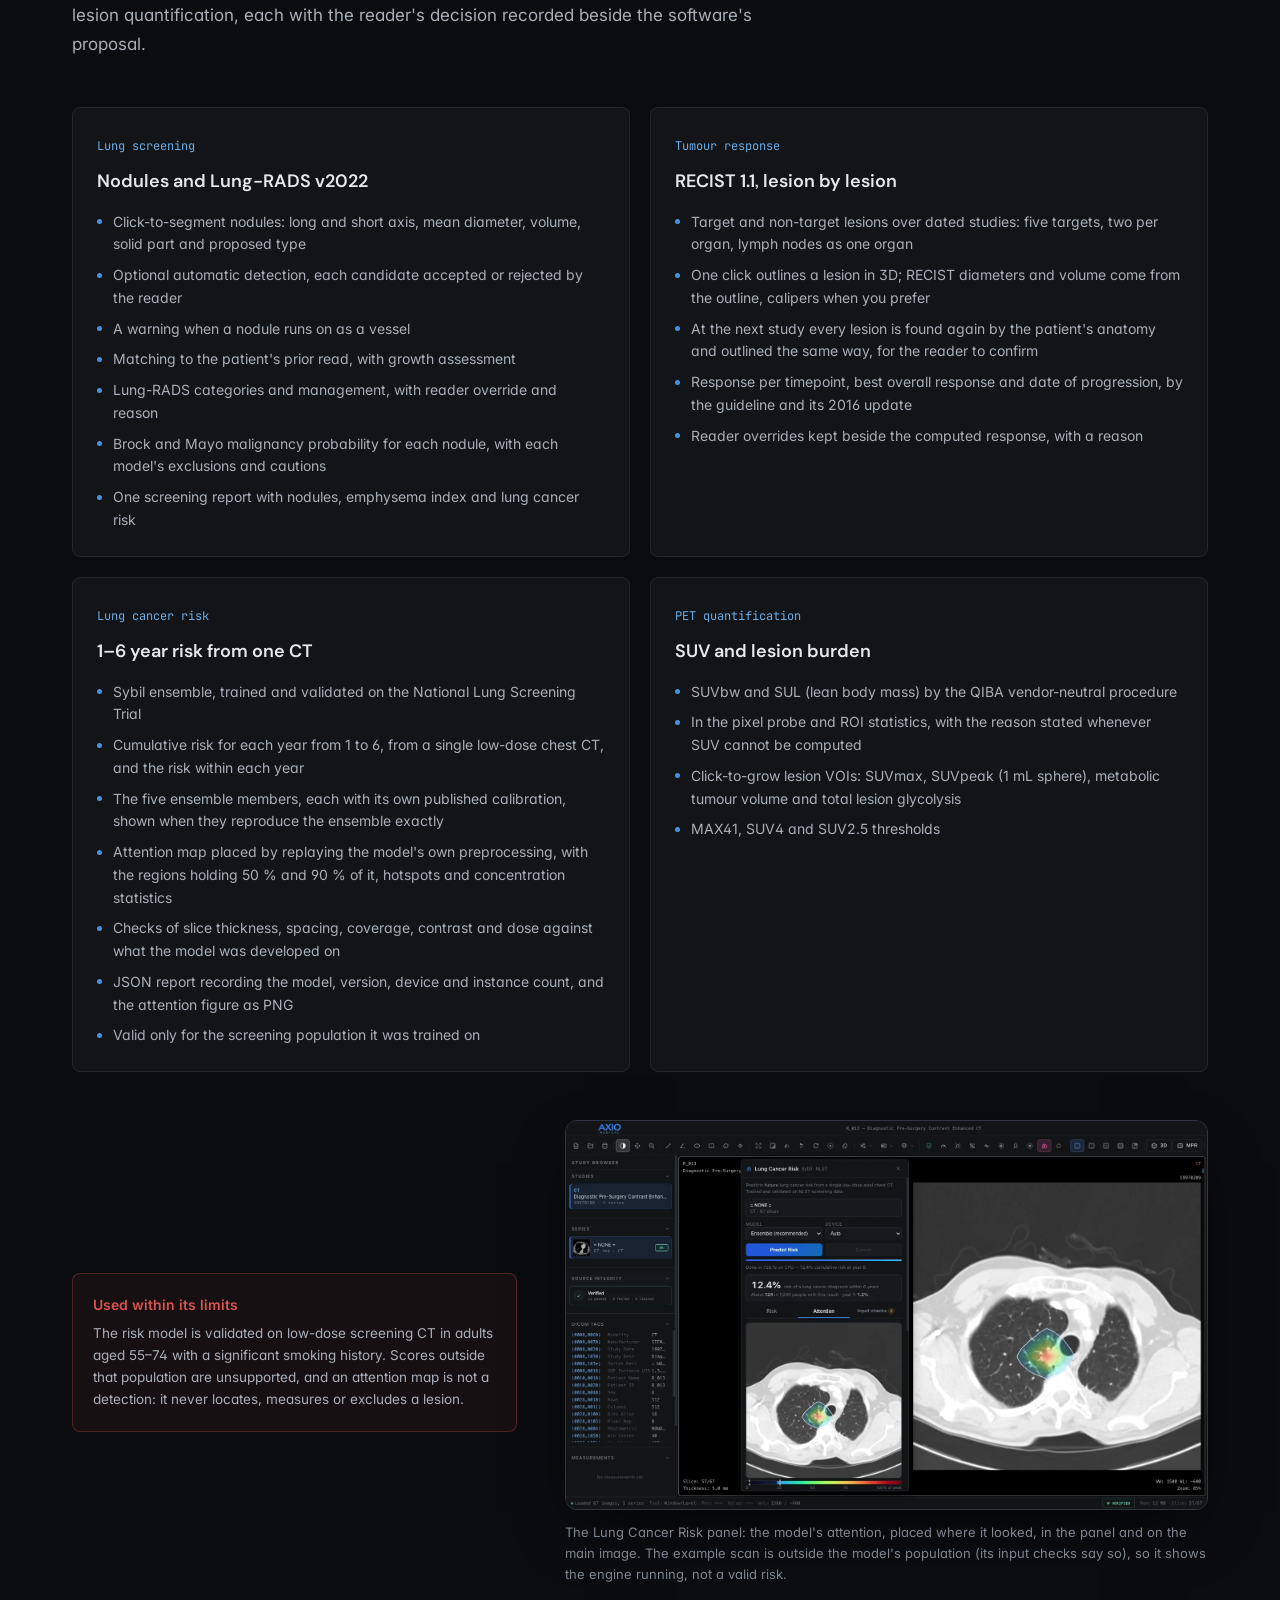
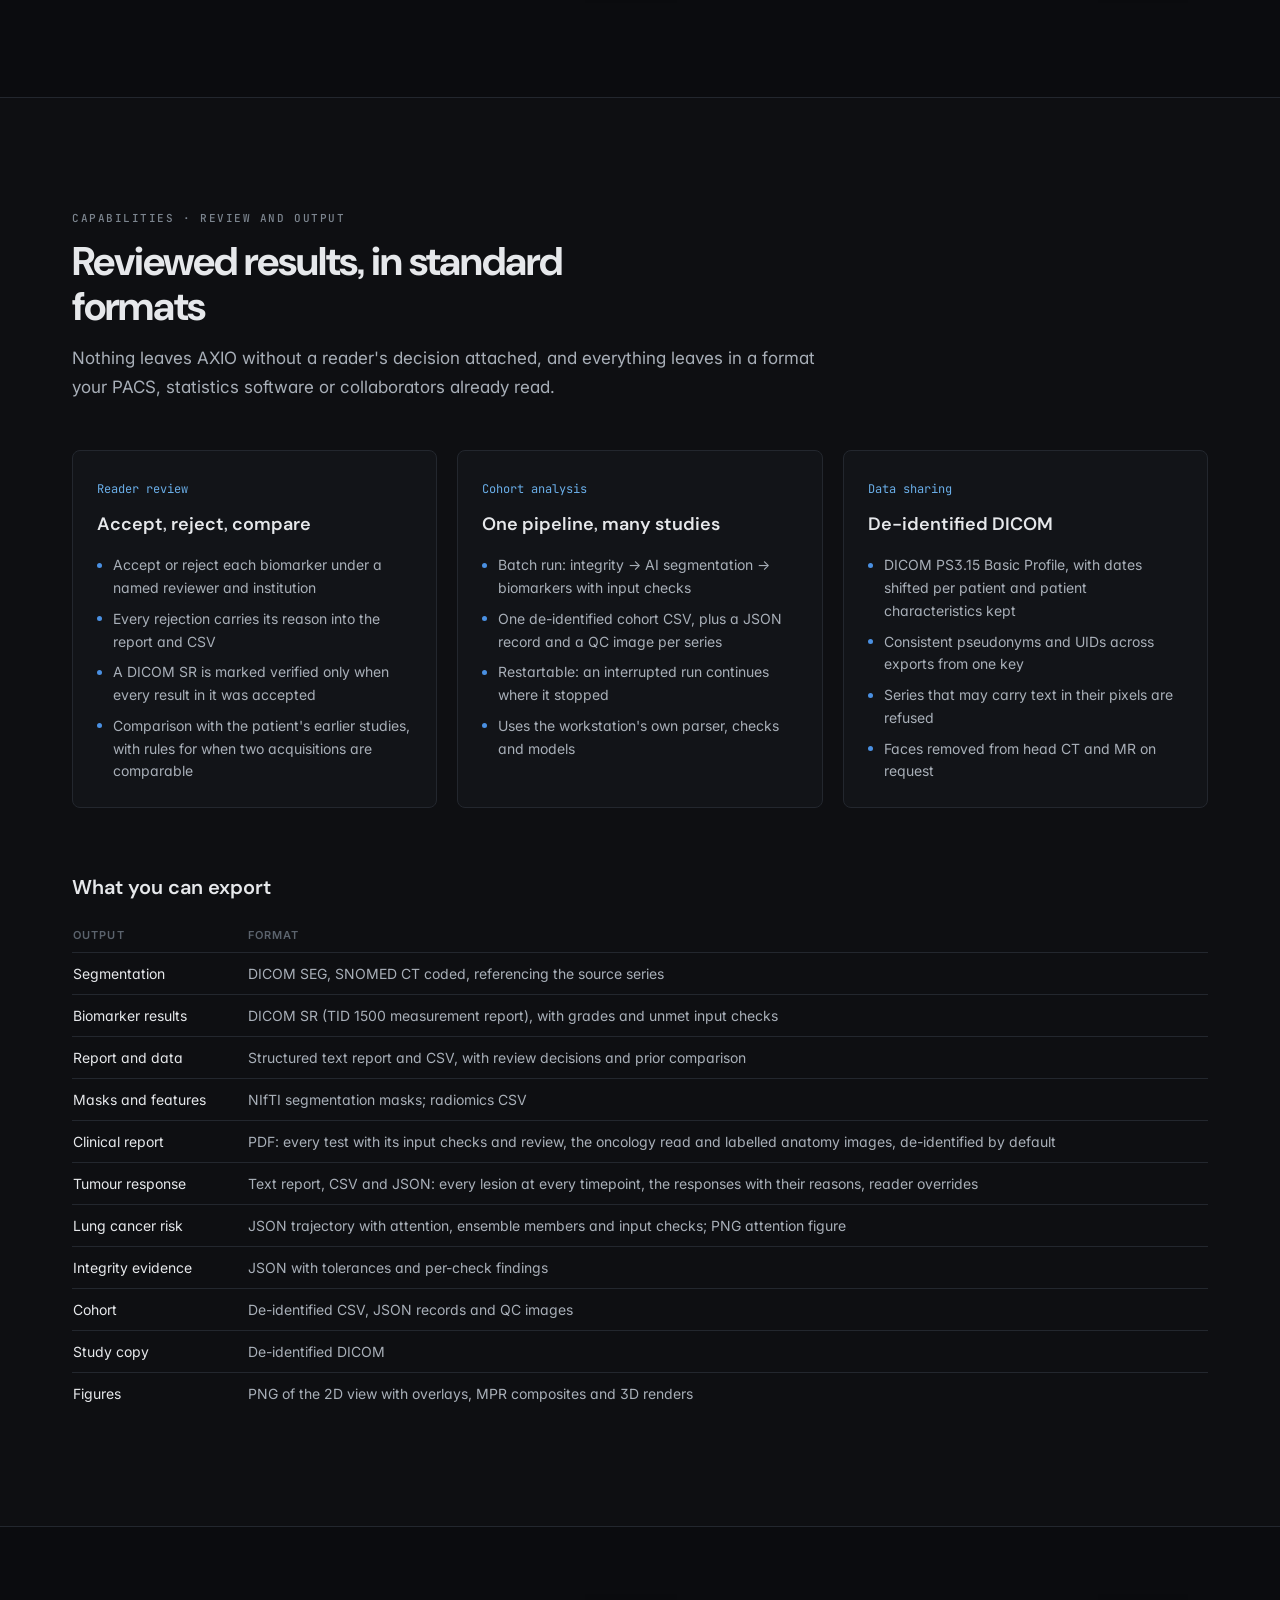
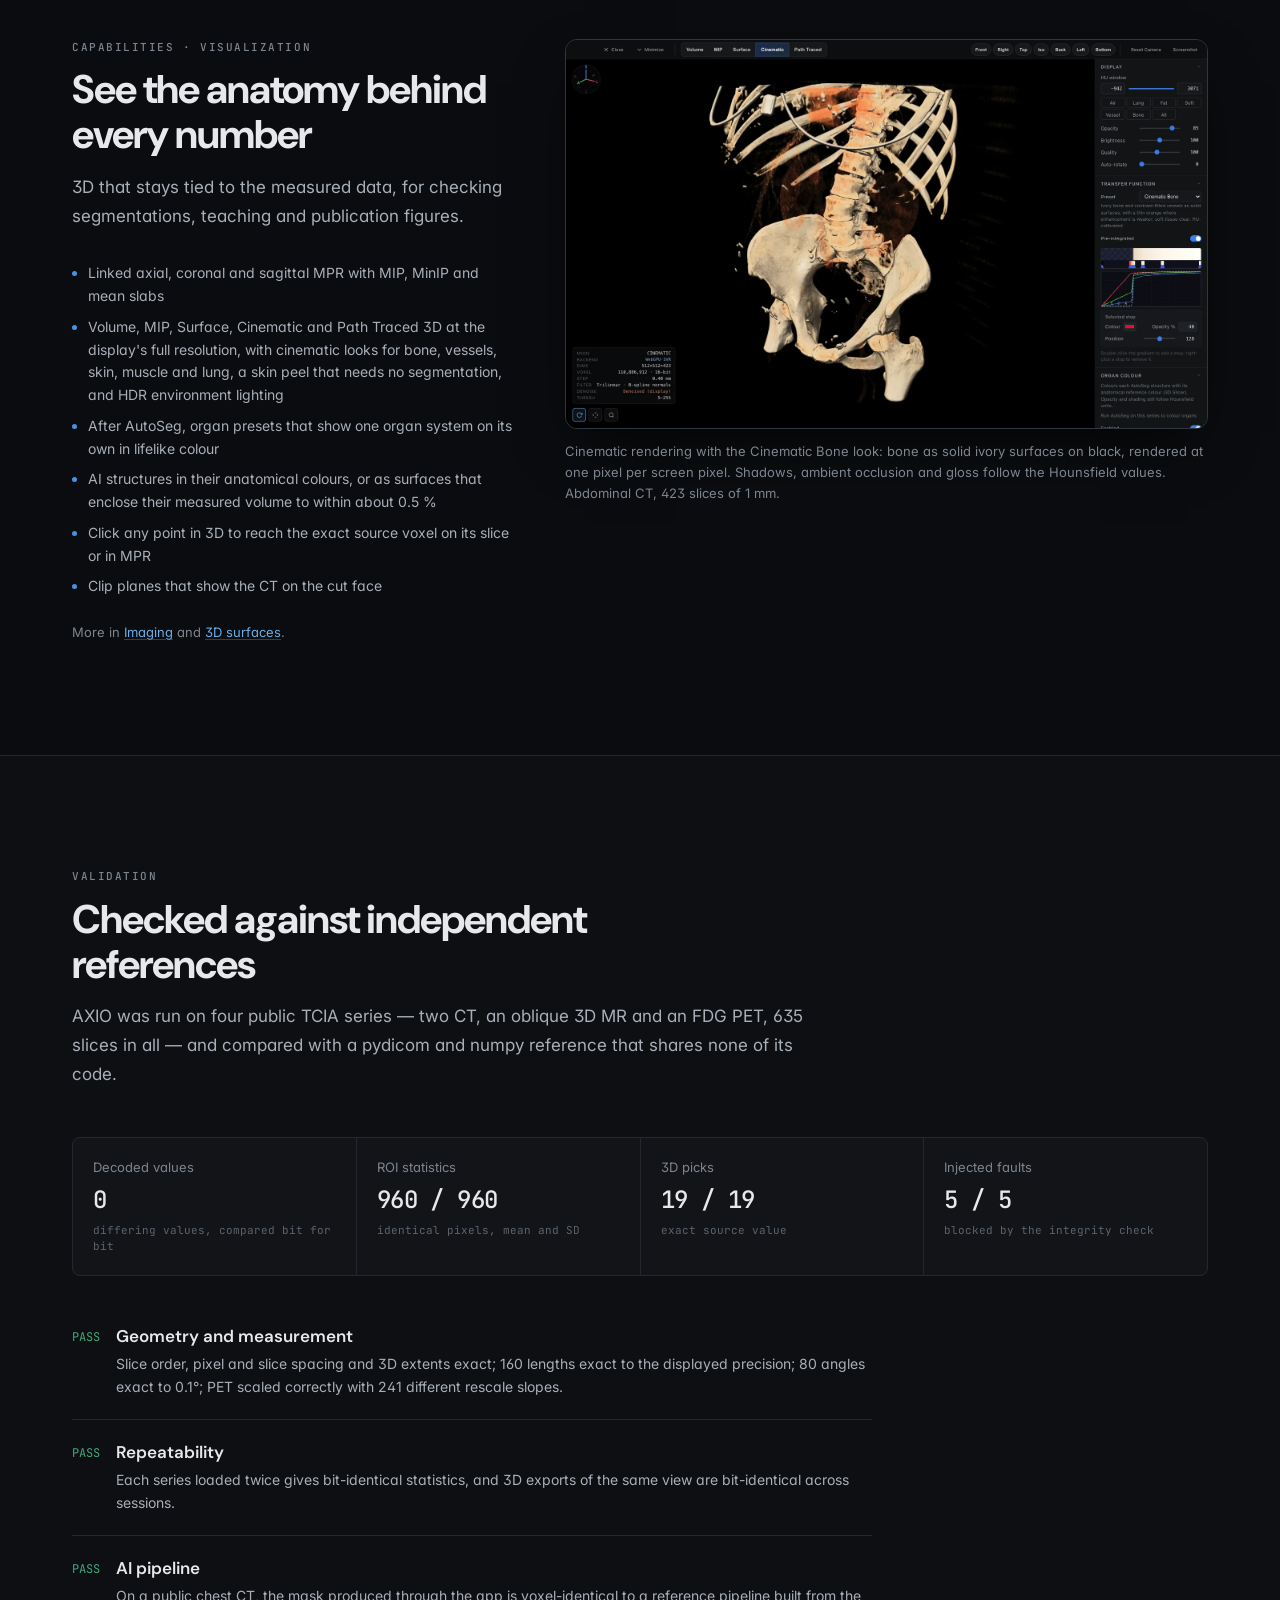
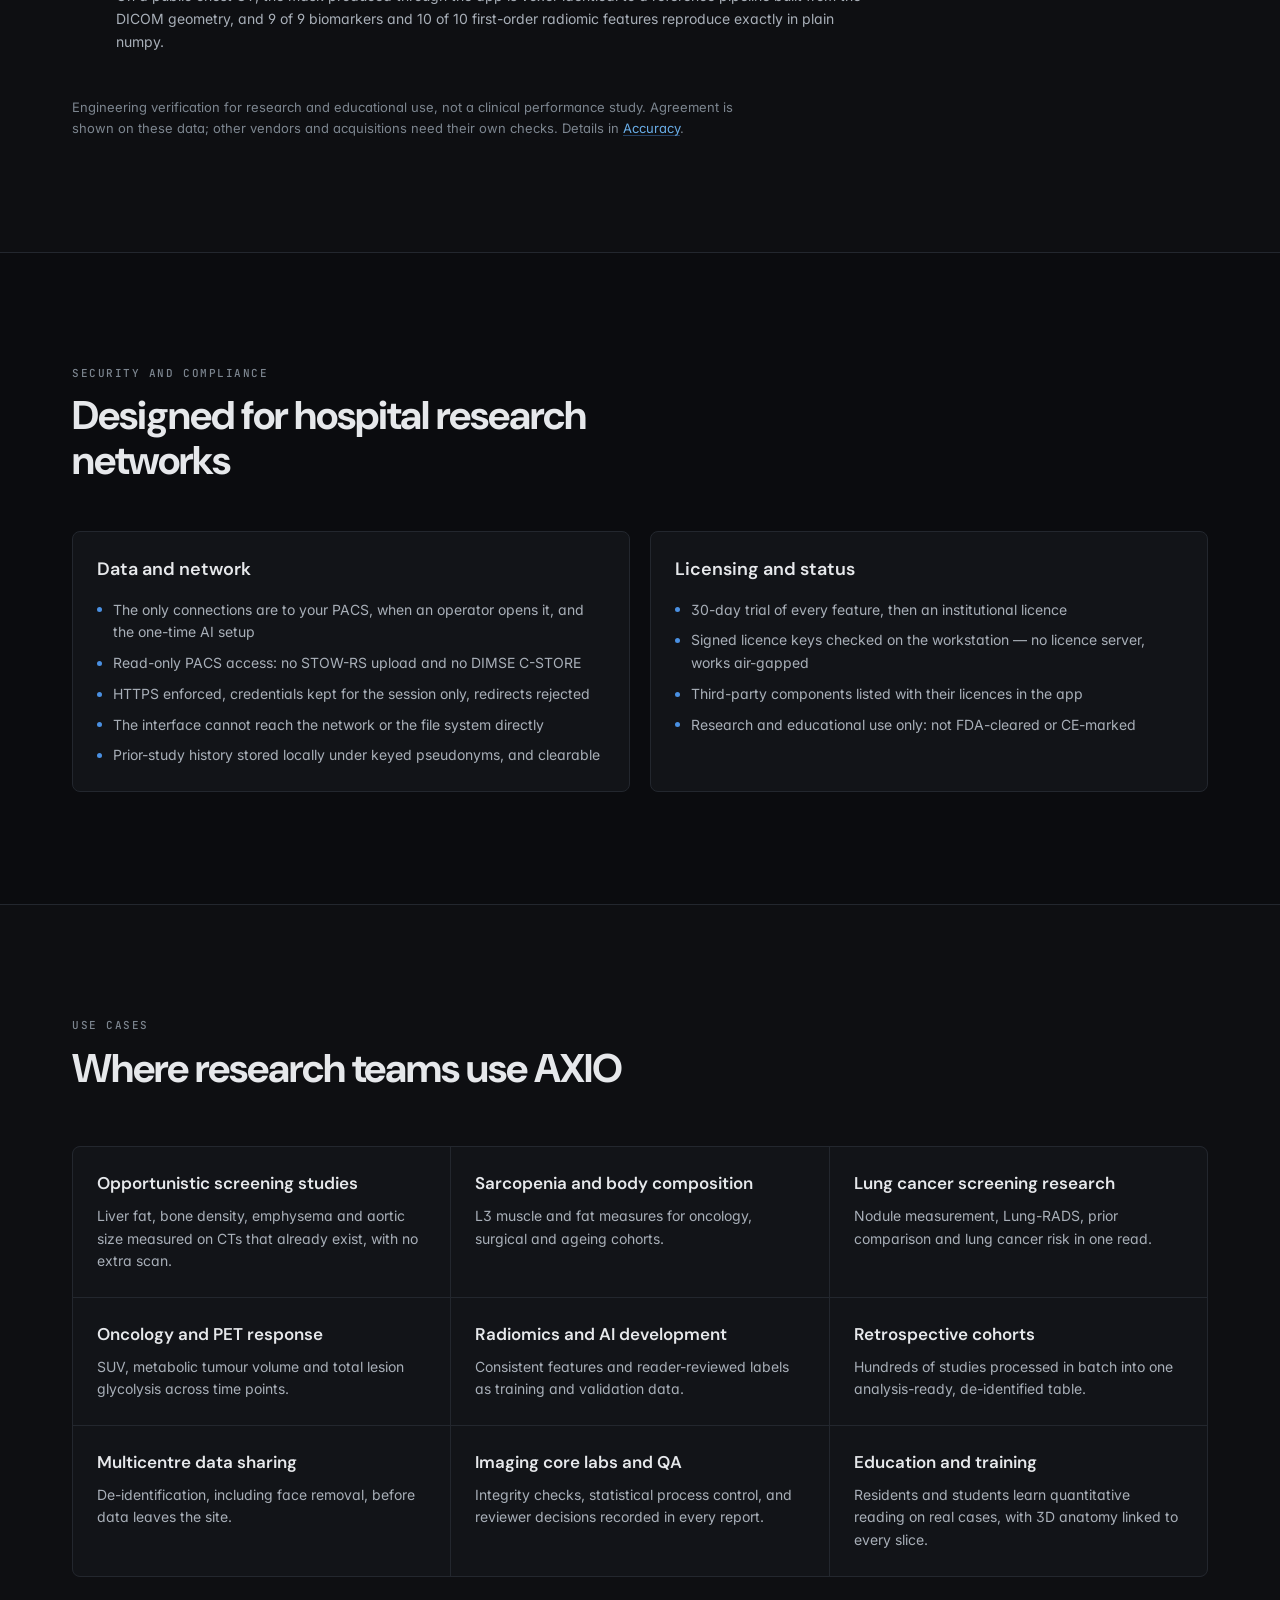
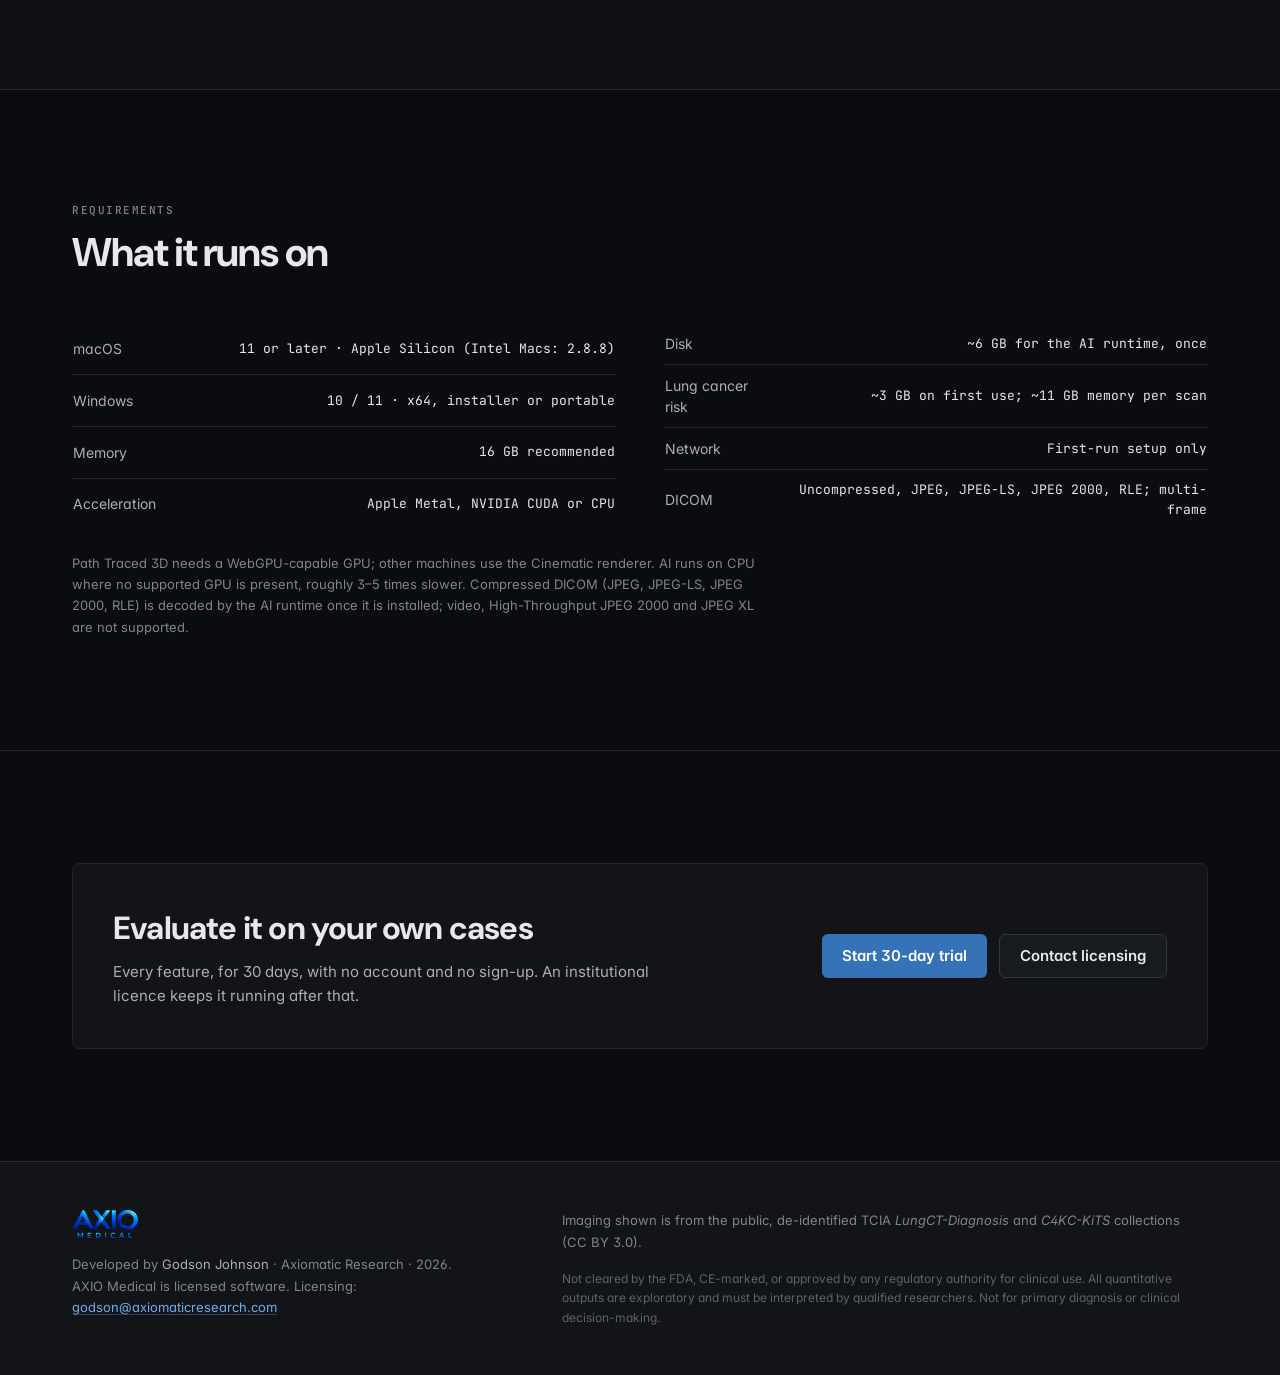
==== commit 7f9957f5: "Website: 2.8.20 — solid interface, new analysis icons, neutral plot backgrounds" ====
--- a/overview.html
+++ b/overview.html
@@ -53,7 +53,7 @@
 <!-- ───────────────────────── hero ───────────────────────── -->
 <section id="top" class="border-b border-line">
   <div class="wrap pb-16 pt-16 md:pb-20 md:pt-24">
-    <p class="eyebrow">Product overview · AXIO Medical 2.8.19</p>
+    <p class="eyebrow">Product overview · AXIO Medical 2.8.20</p>
     <div class="mt-4 grid gap-10 lg:grid-cols-12 lg:items-end">
       <div class="lg:col-span-7">
         <h1 class="font-display text-[clamp(2.25rem,5.2vw,3.75rem)] font-bold leading-[1.05] tracking-tightest">
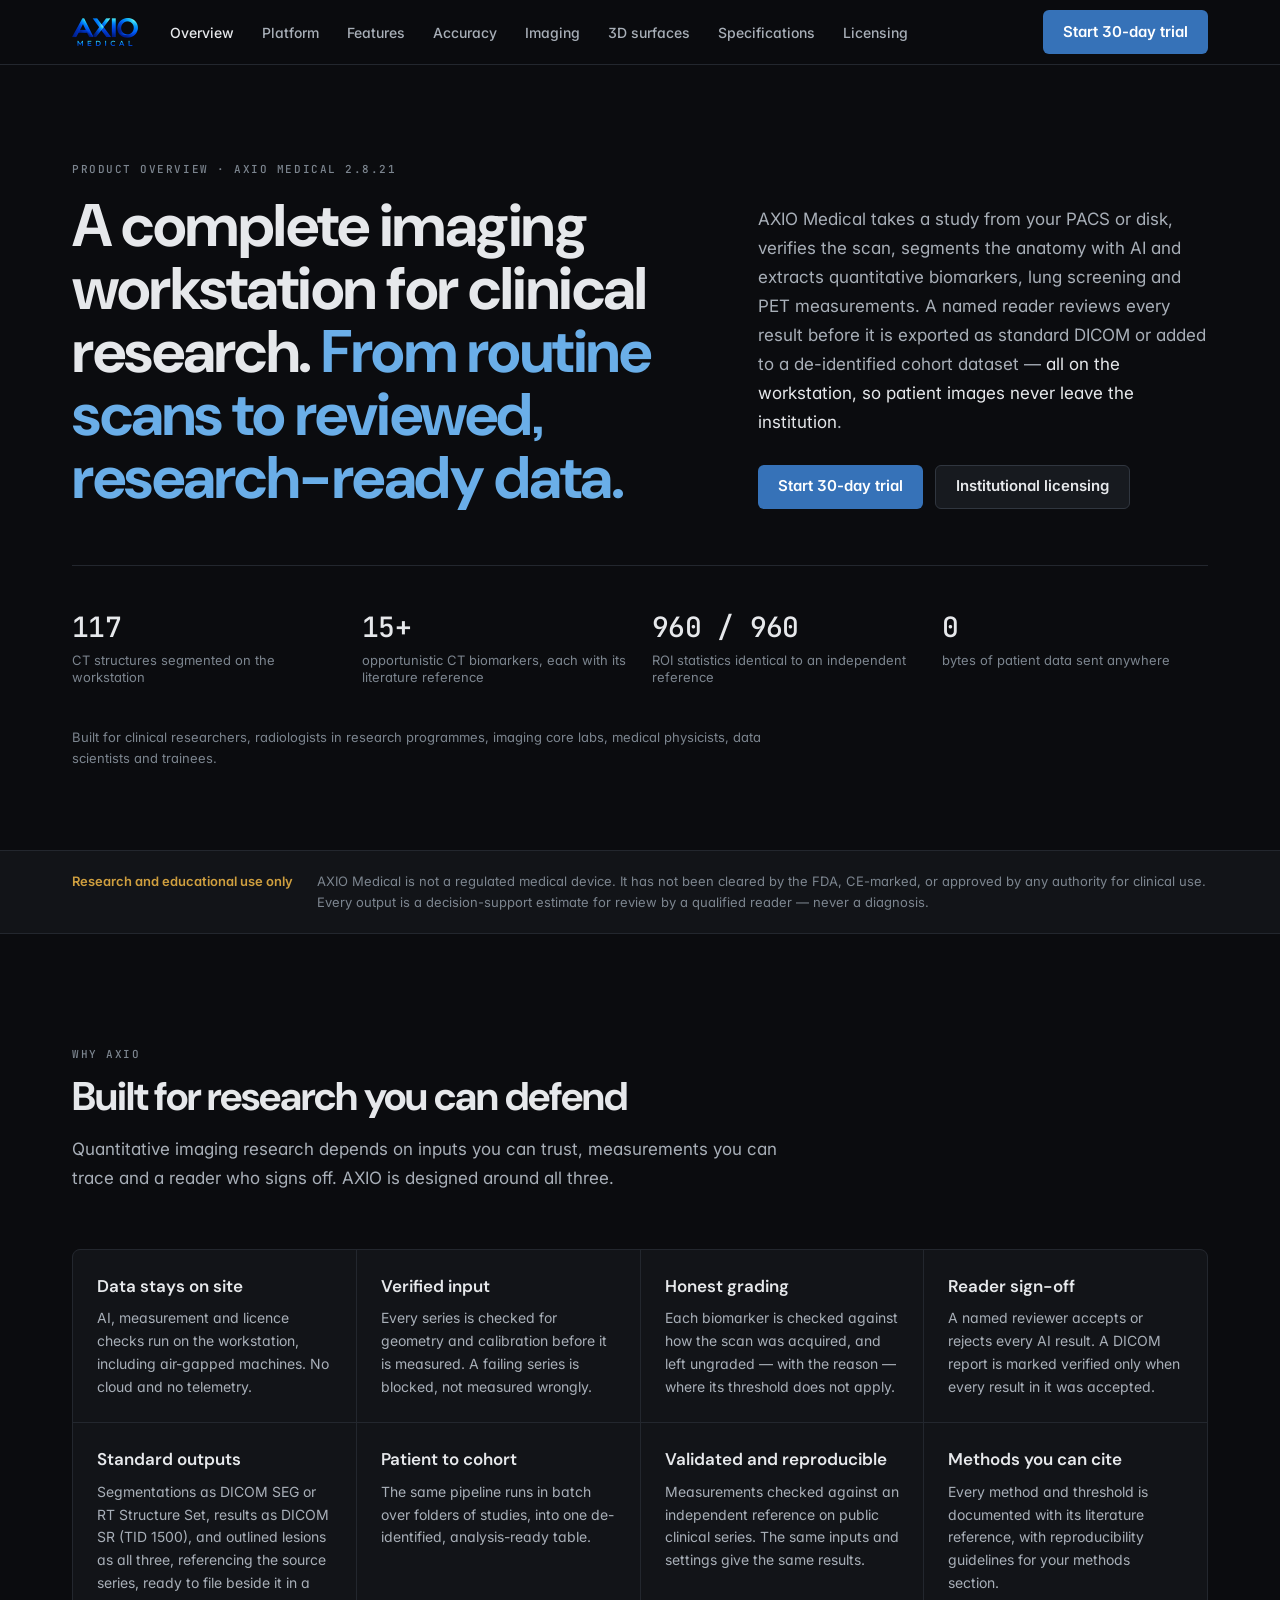
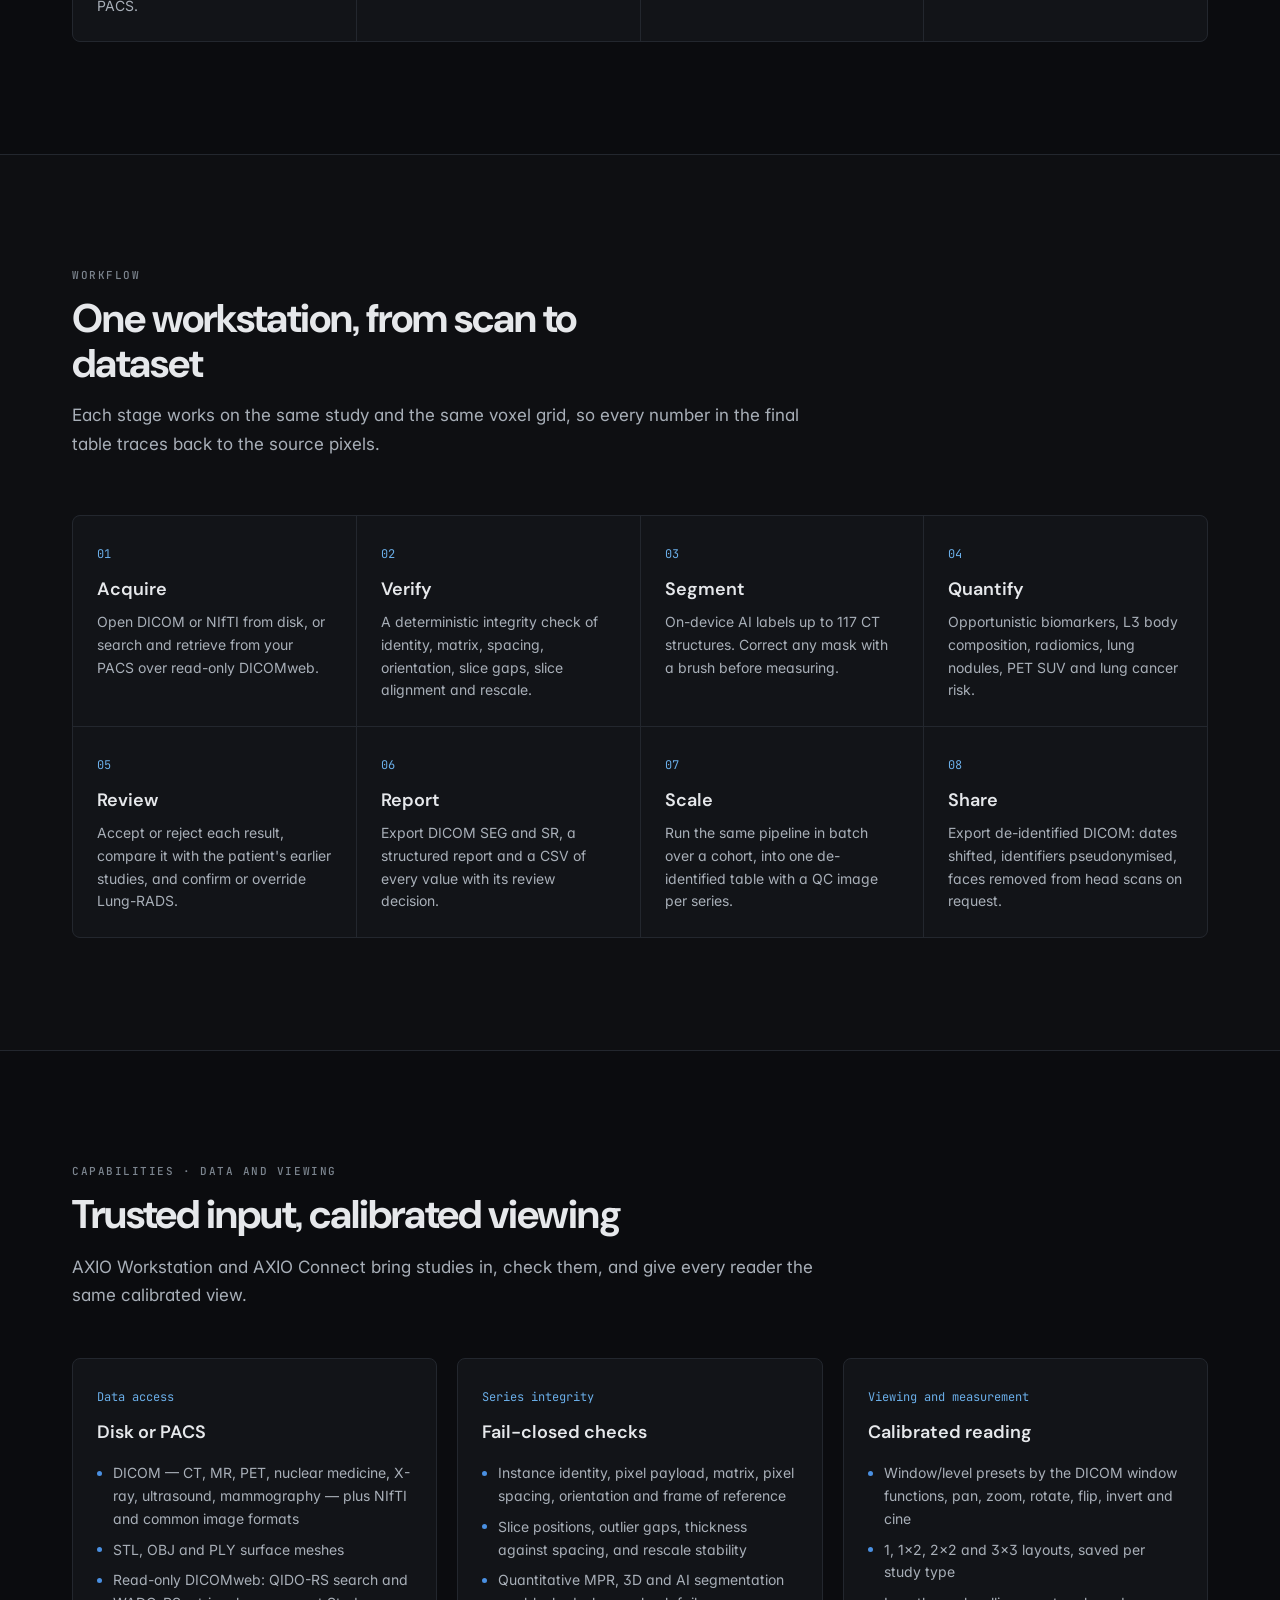
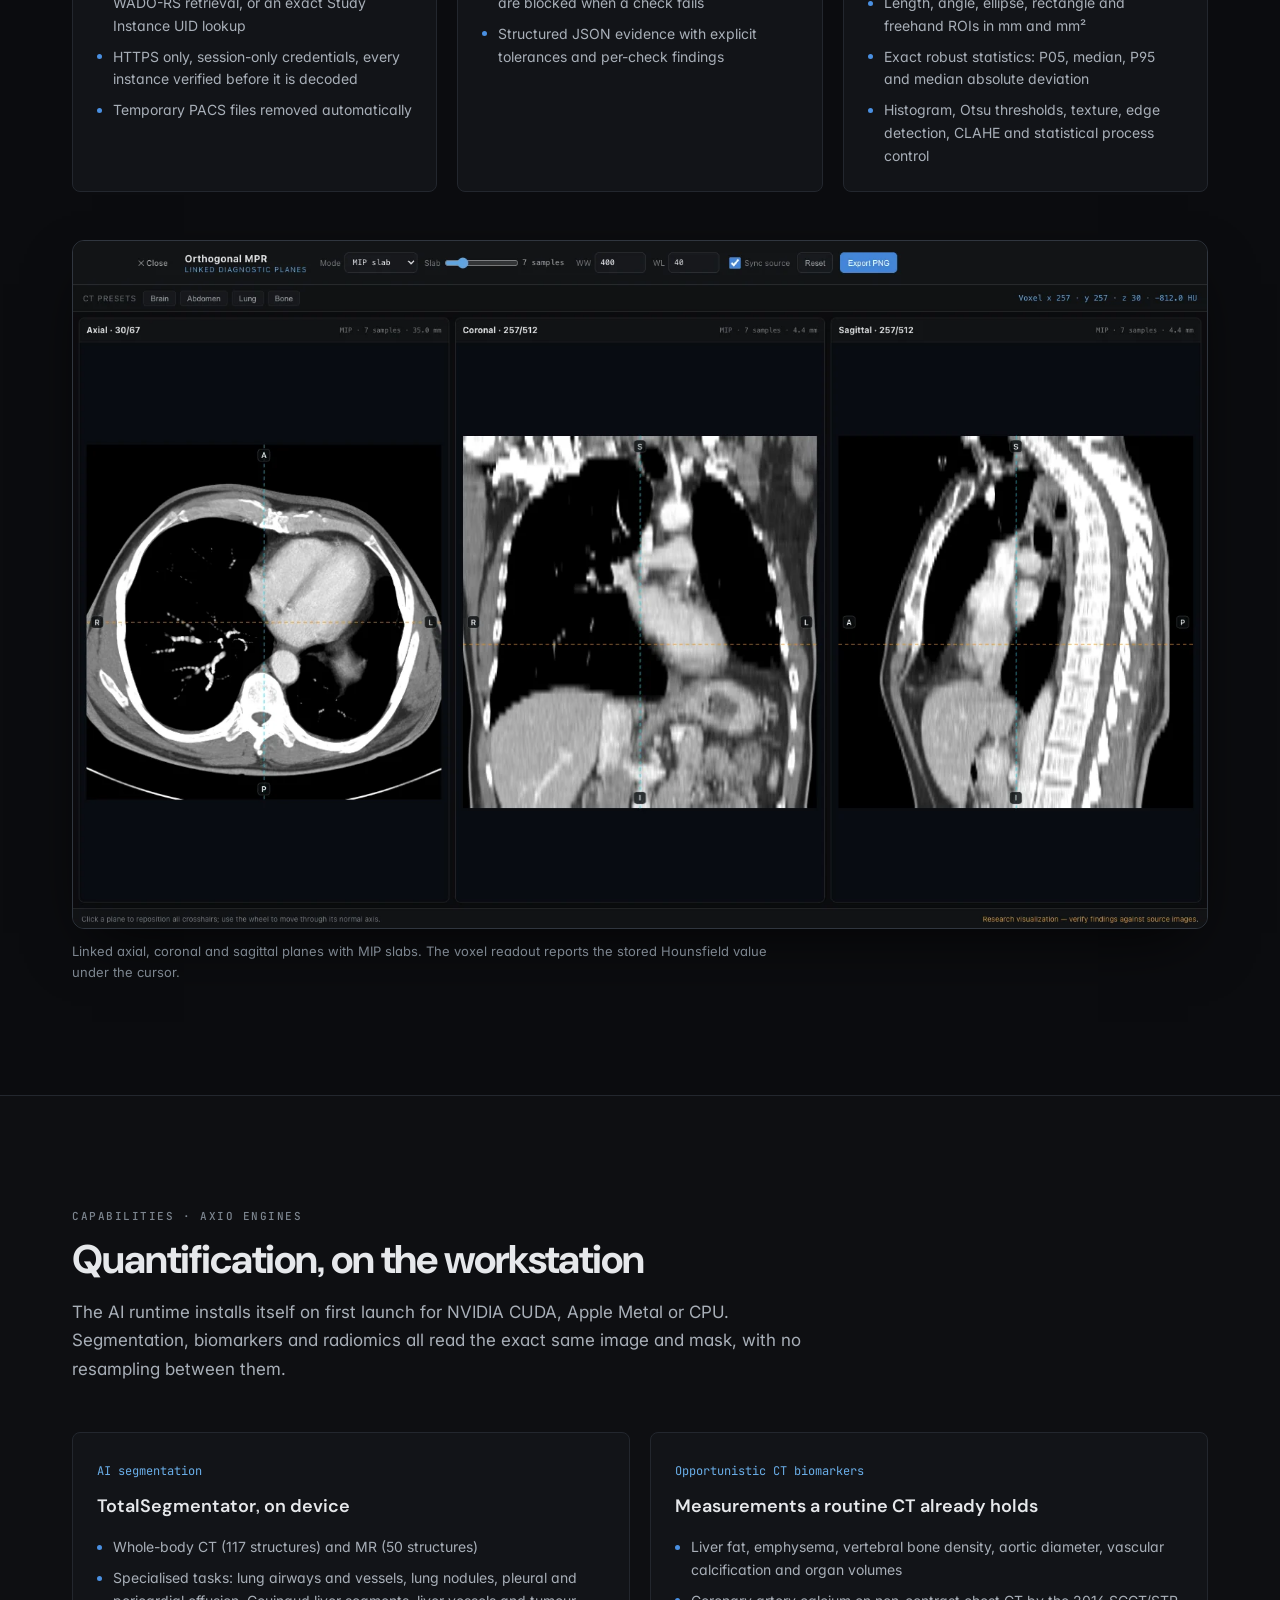
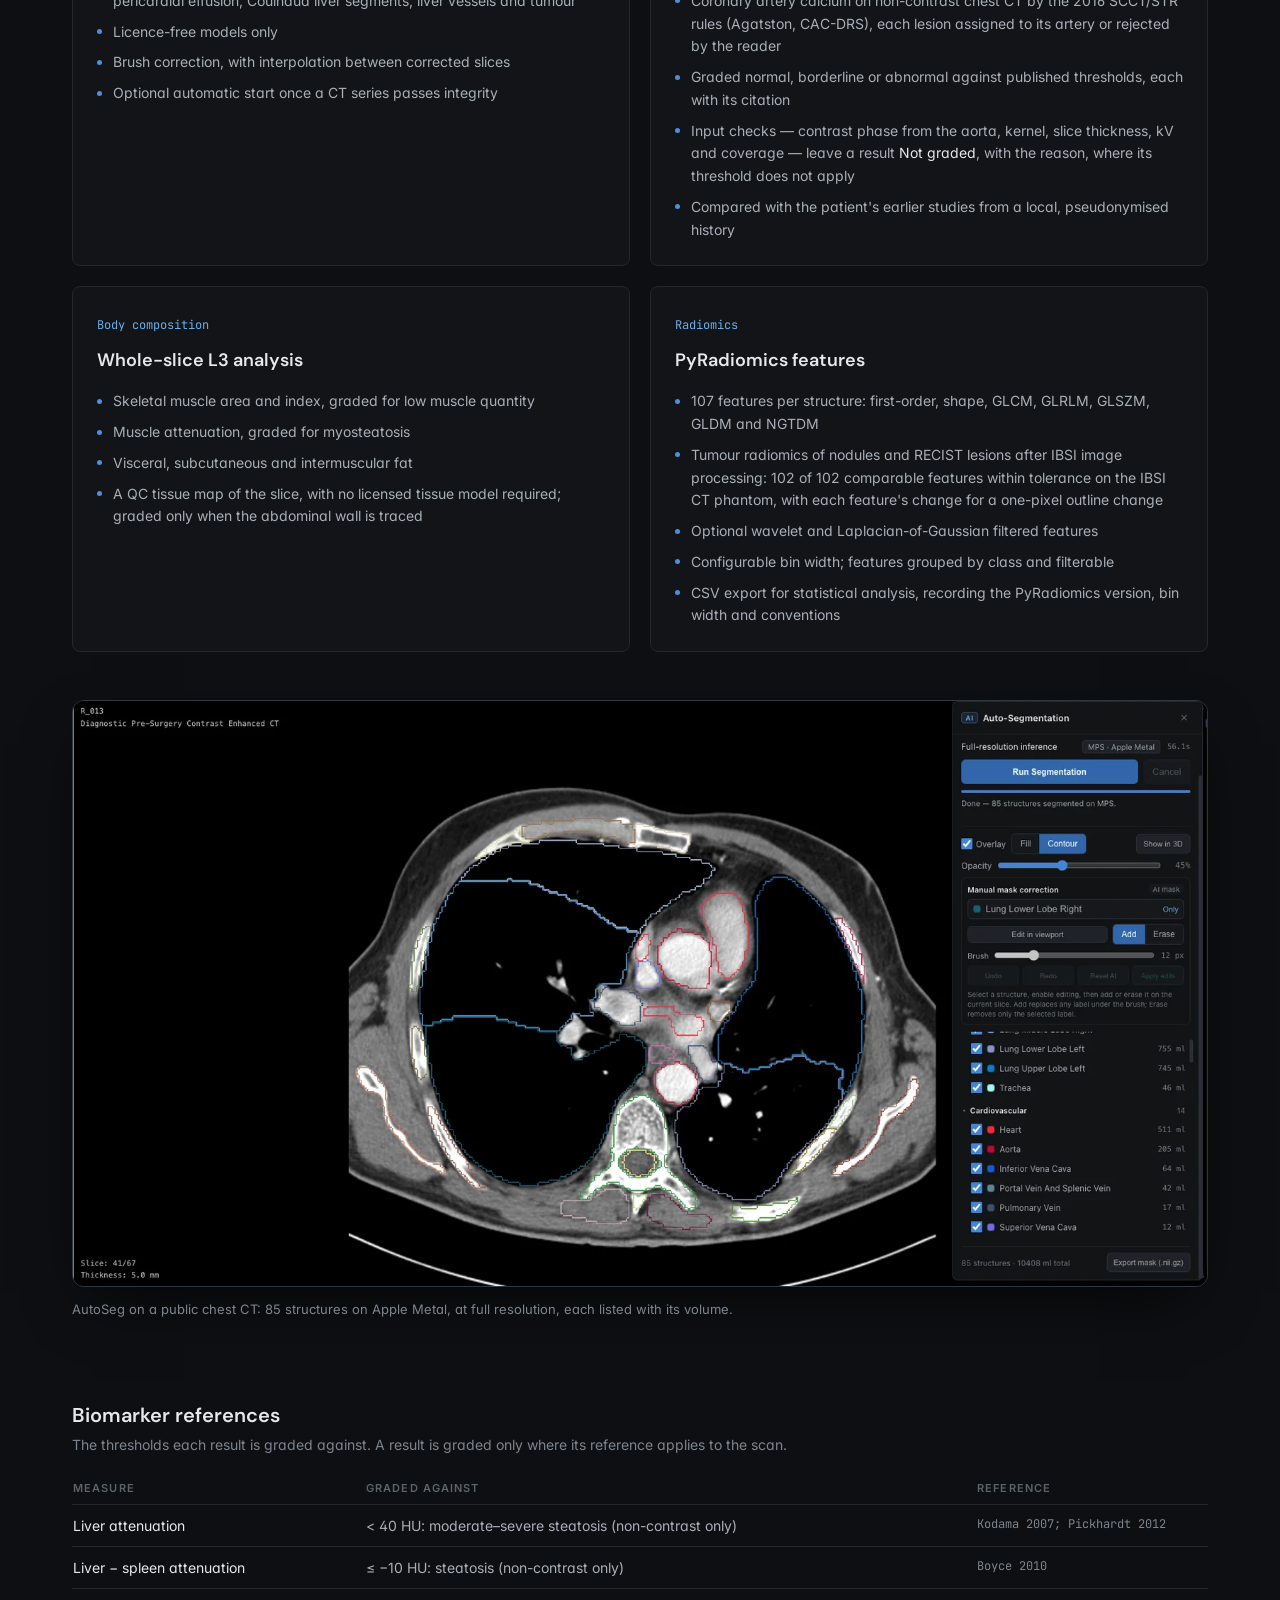
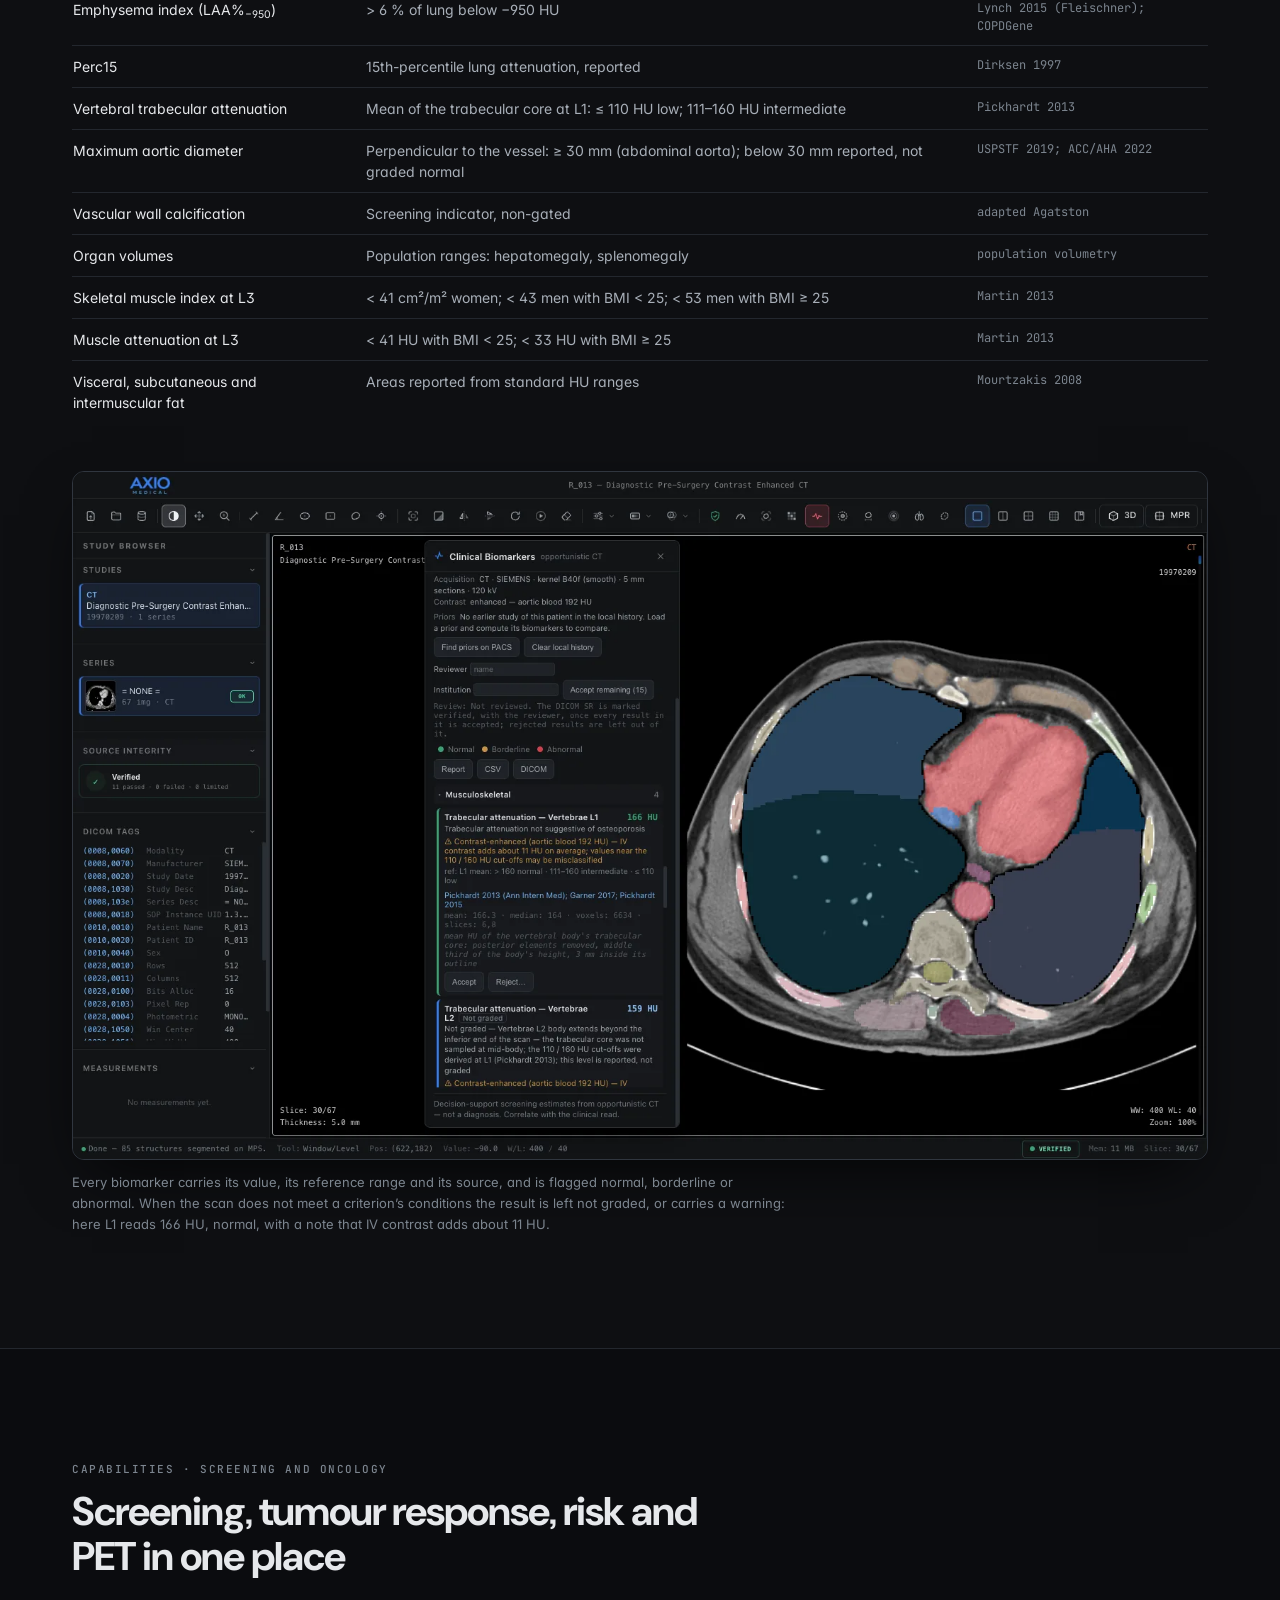
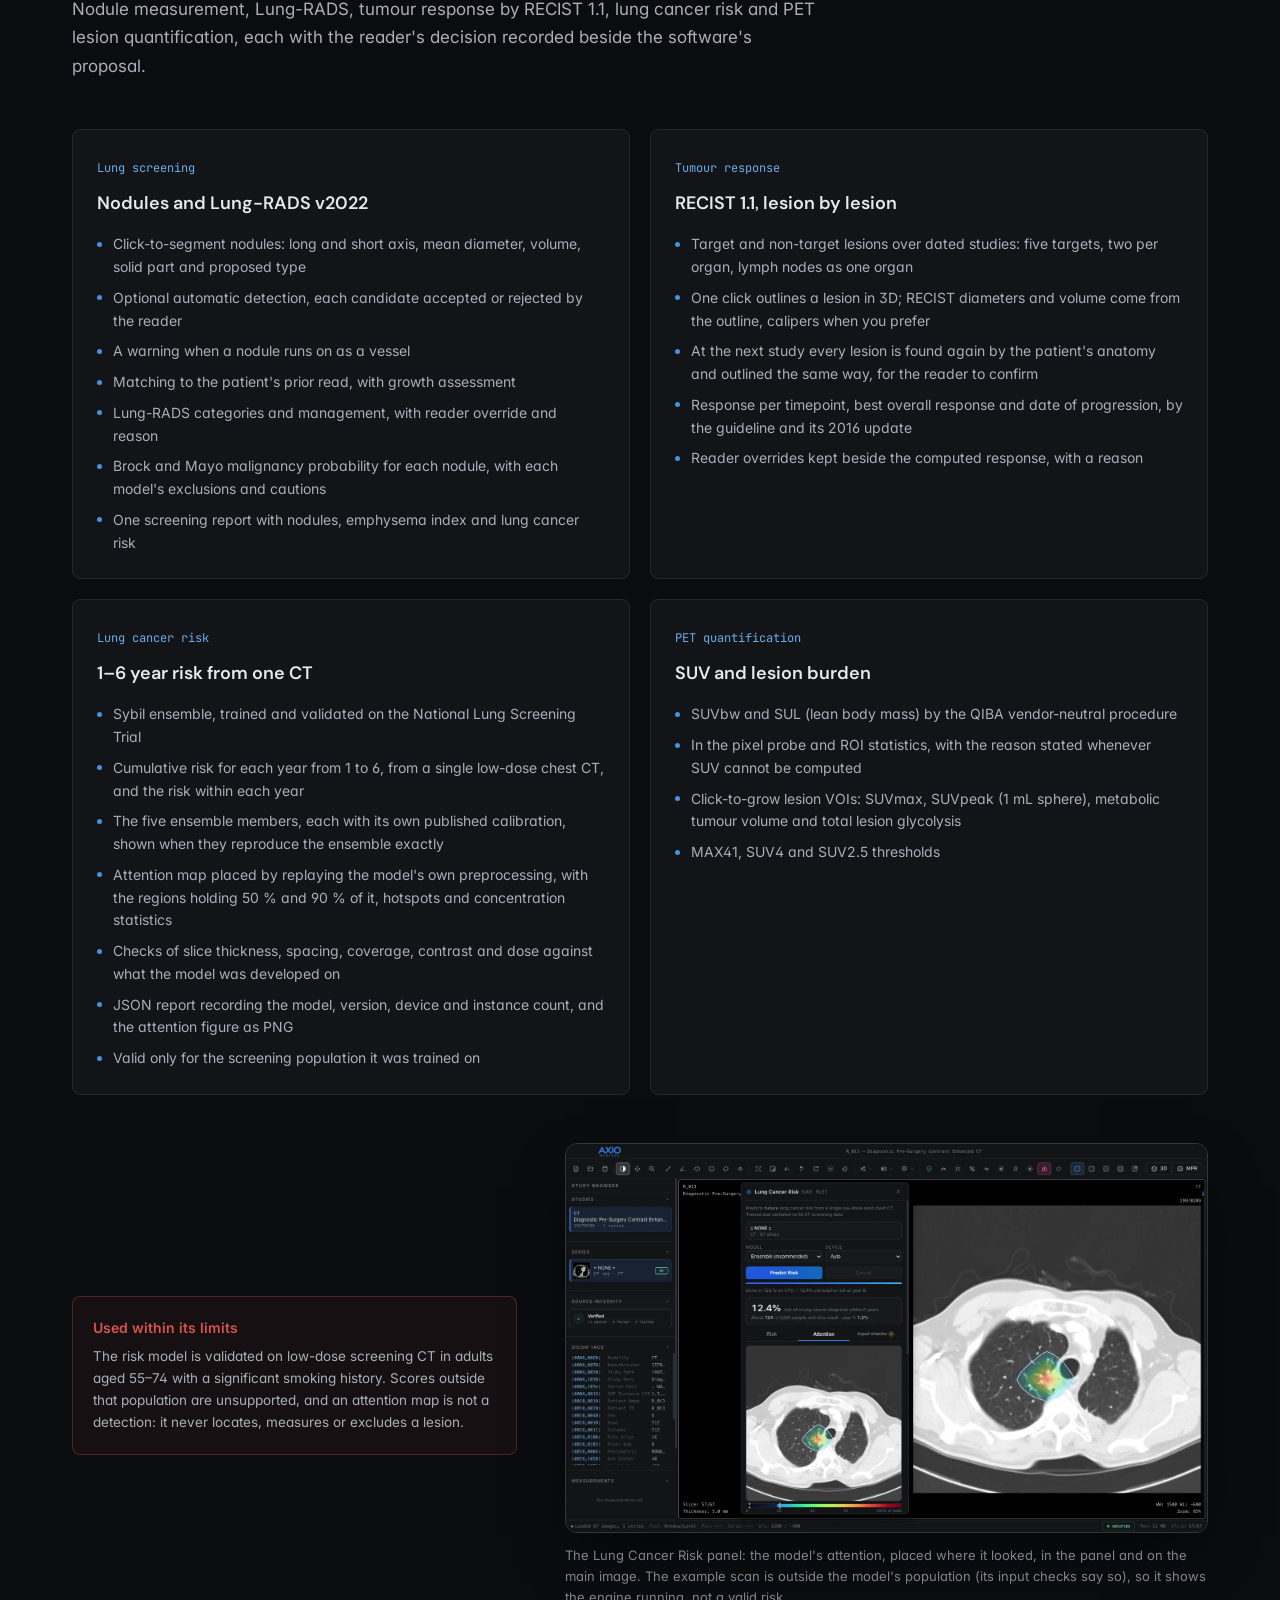
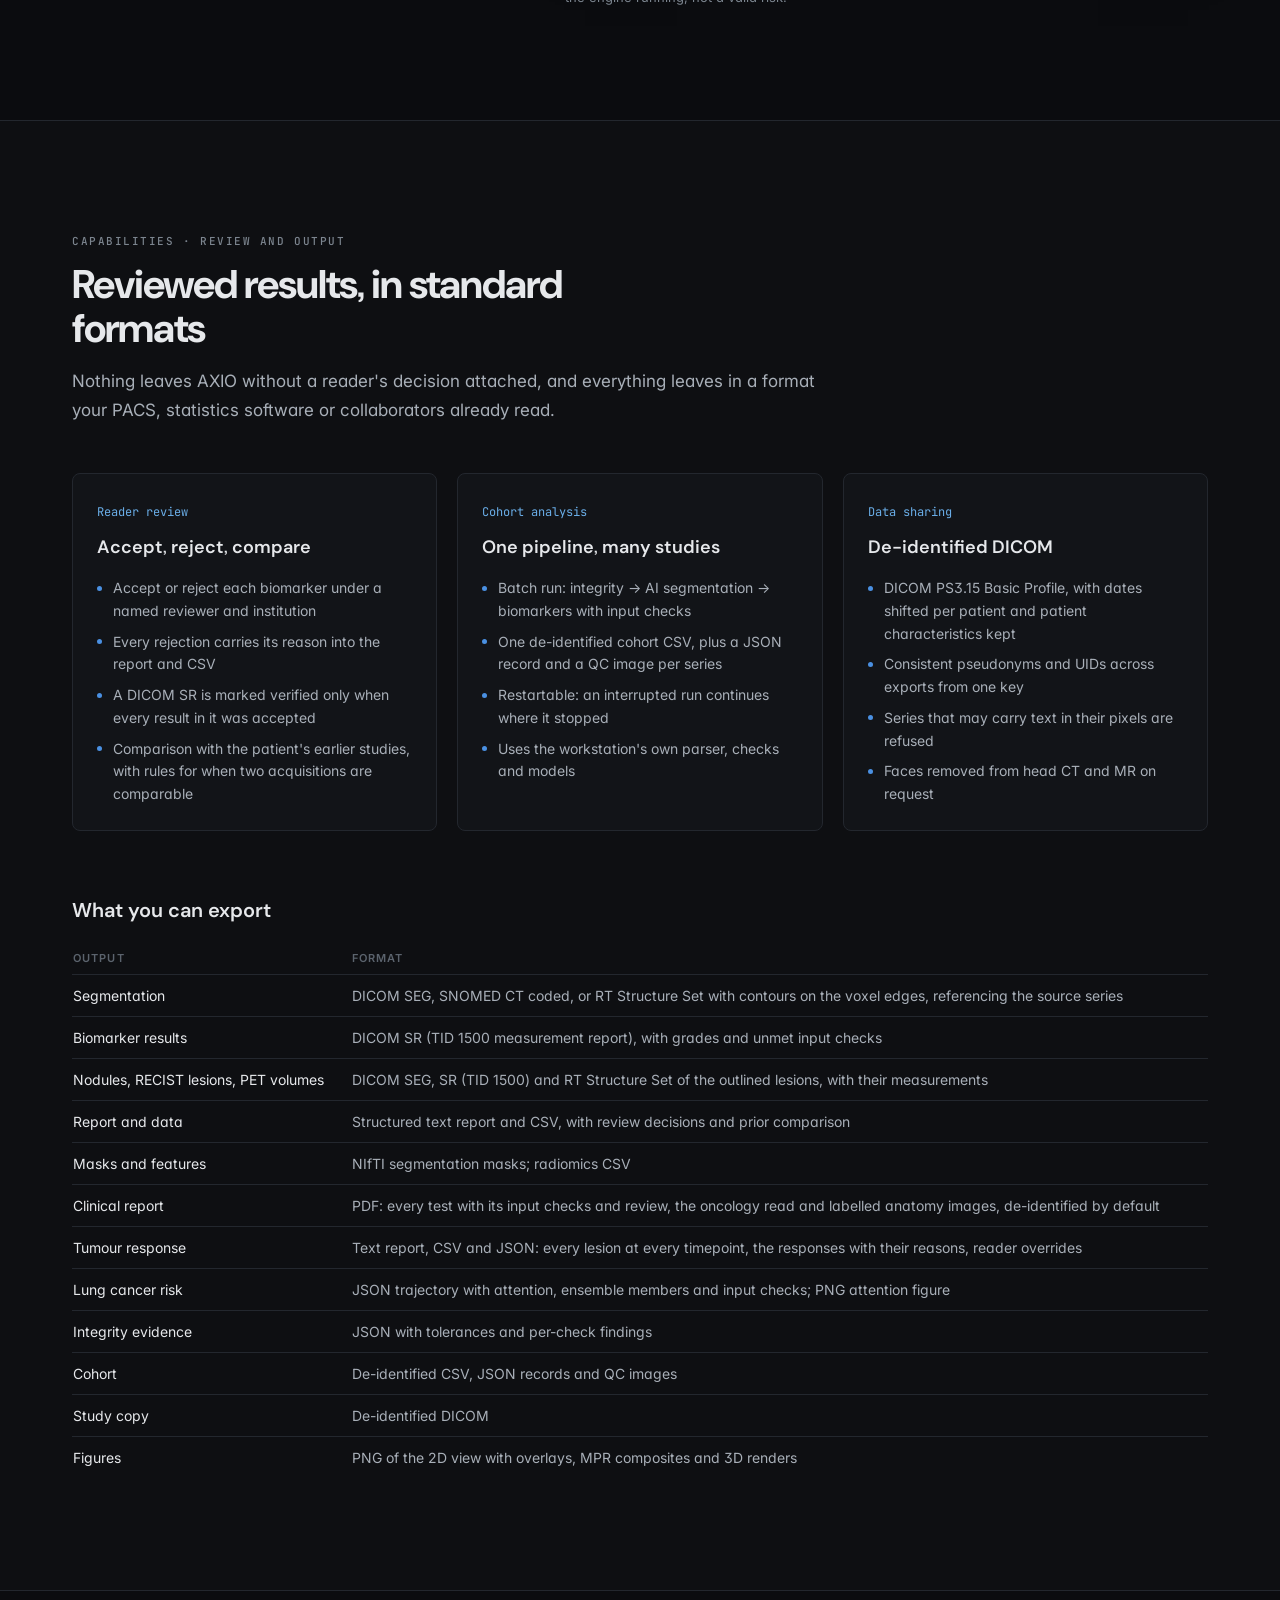
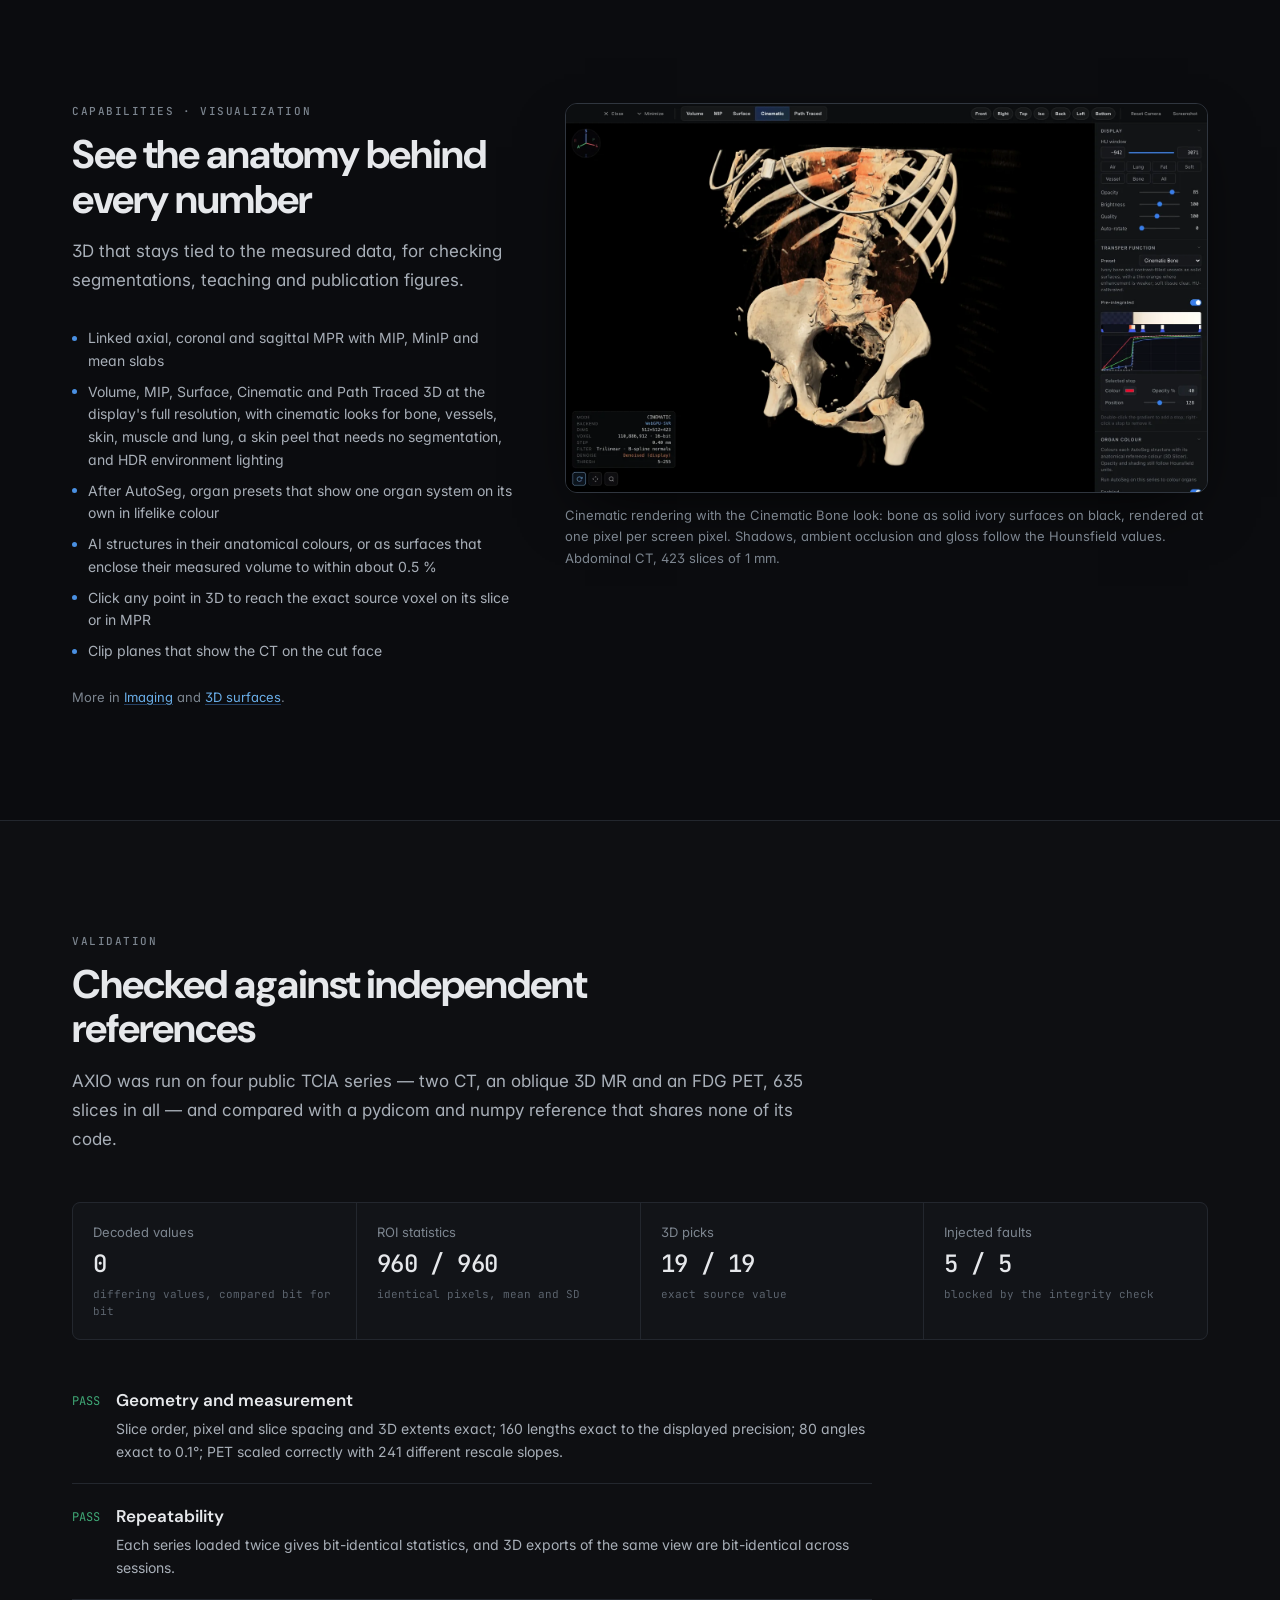
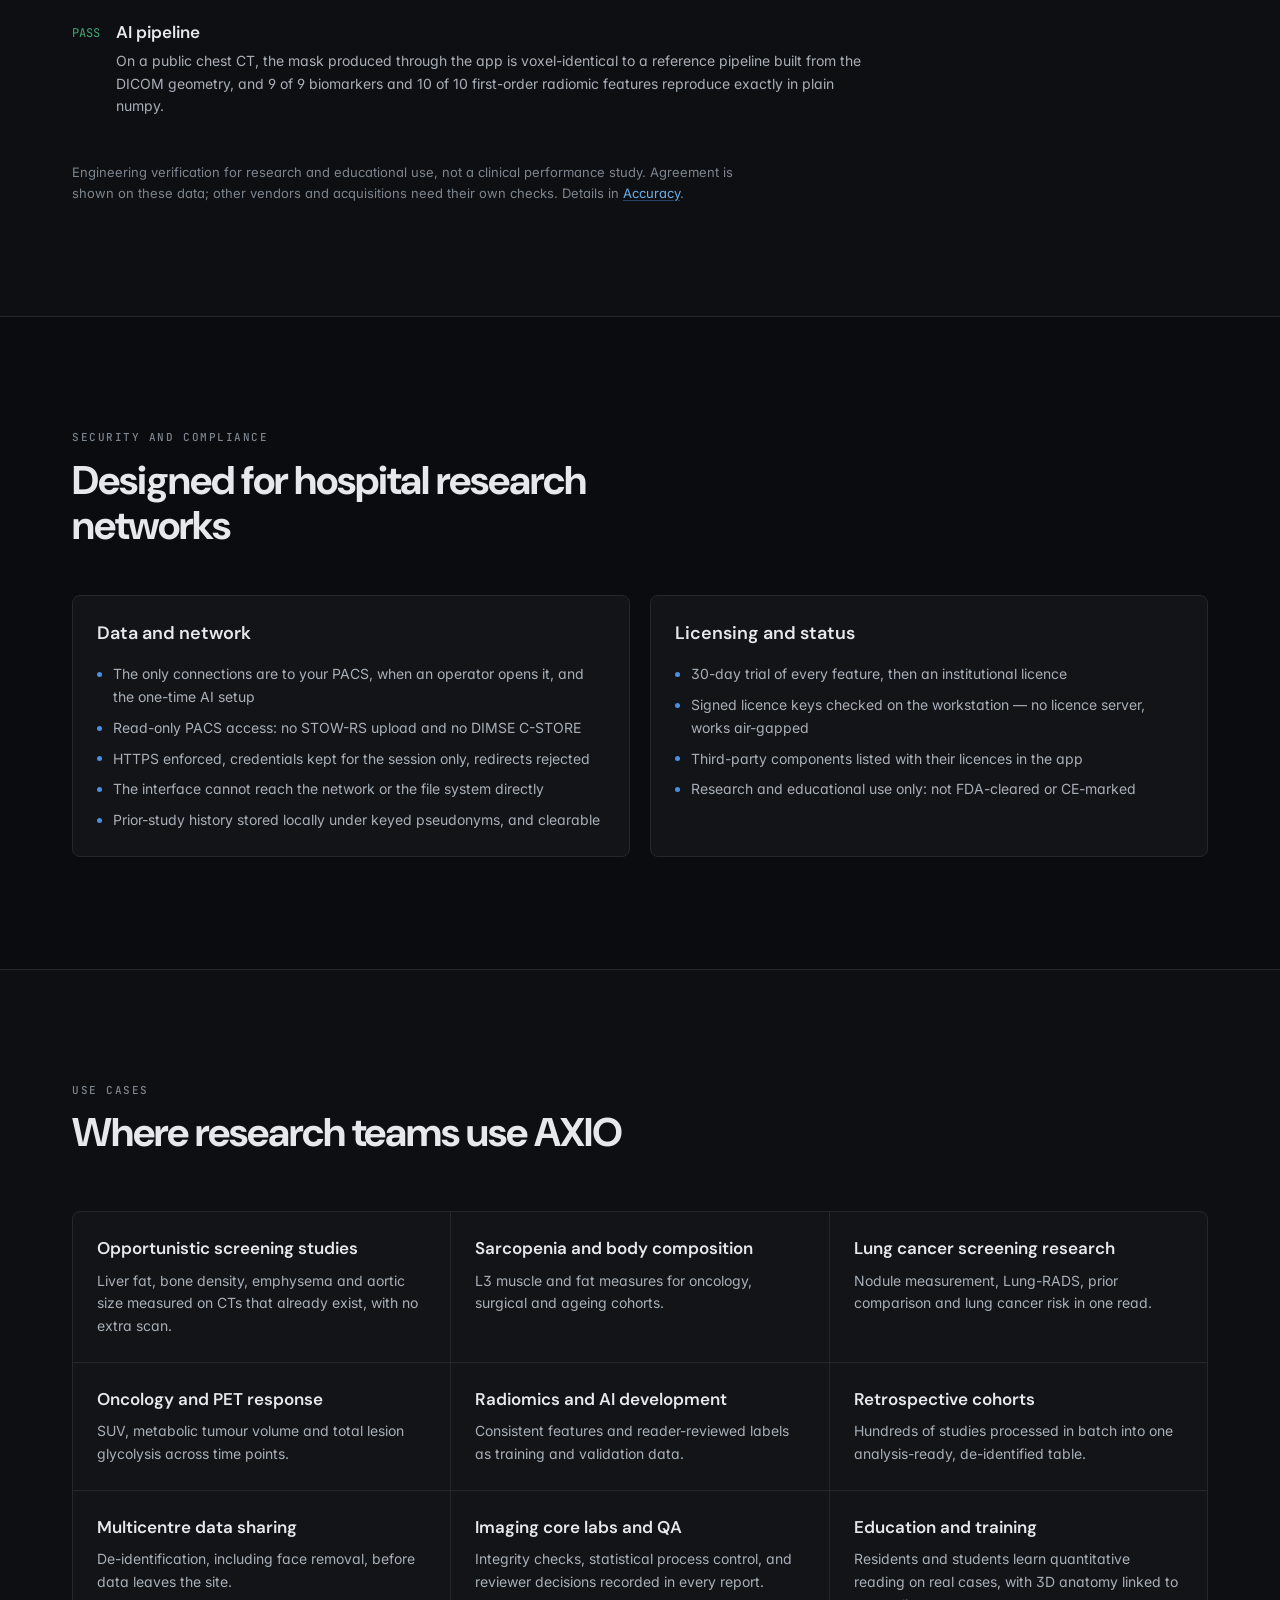
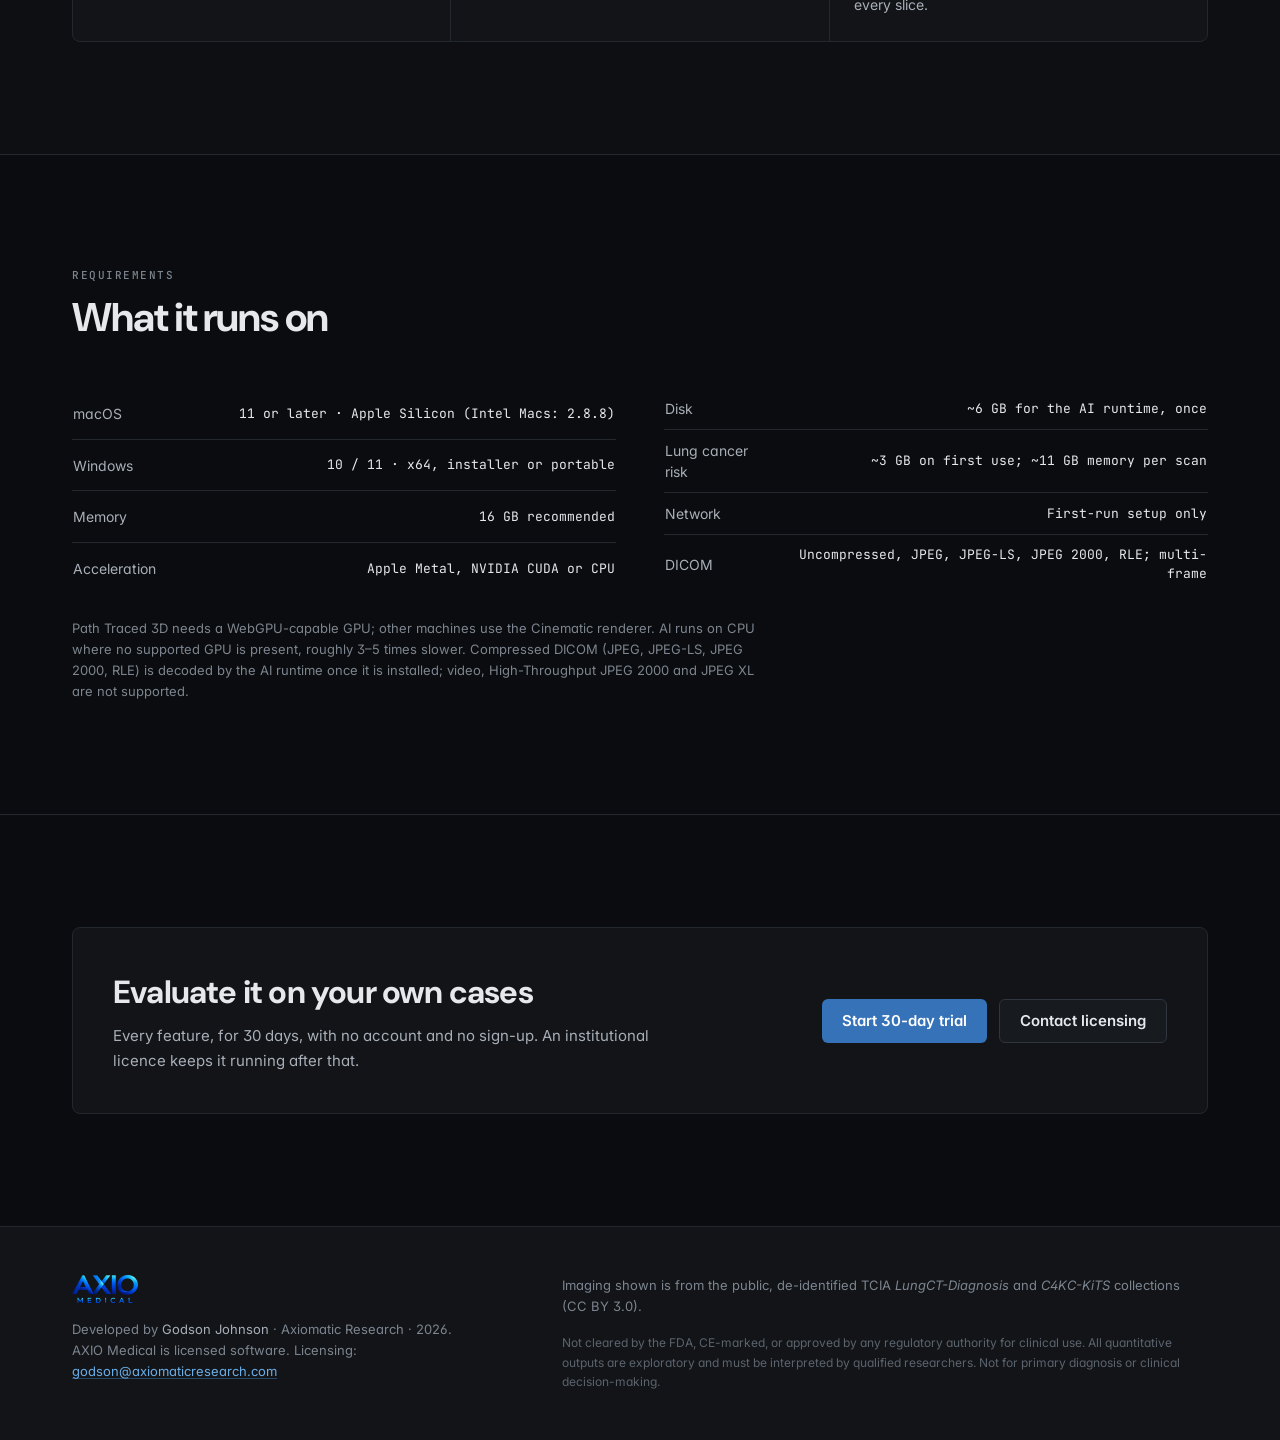
==== commit 5e19d49b: "Website: 2.8.21 — RT Structure Set export; lesions as DICOM SEG, SR and RTSTRUCT" ====
--- a/overview.html
+++ b/overview.html
@@ -53,7 +53,7 @@
 <!-- ───────────────────────── hero ───────────────────────── -->
 <section id="top" class="border-b border-line">
   <div class="wrap pb-16 pt-16 md:pb-20 md:pt-24">
-    <p class="eyebrow">Product overview · AXIO Medical 2.8.20</p>
+    <p class="eyebrow">Product overview · AXIO Medical 2.8.21</p>
     <div class="mt-4 grid gap-10 lg:grid-cols-12 lg:items-end">
       <div class="lg:col-span-7">
         <h1 class="font-display text-[clamp(2.25rem,5.2vw,3.75rem)] font-bold leading-[1.05] tracking-tightest">
@@ -120,7 +120,7 @@
       </li>
       <li class="bg-panel p-6">
         <h3 class="font-display text-[17px] font-semibold">Standard outputs</h3>
-        <p class="mt-2 text-[14px] leading-relaxed text-ink-2">Segmentations as DICOM SEG and results as DICOM SR (TID 1500), referencing the source series, ready to file beside it in a PACS.</p>
+        <p class="mt-2 text-[14px] leading-relaxed text-ink-2">Segmentations as DICOM SEG or RT Structure Set, results as DICOM SR (TID 1500), and outlined lesions as all three, referencing the source series, ready to file beside it in a PACS.</p>
       </li>
       <li class="bg-panel p-6">
         <h3 class="font-display text-[17px] font-semibold">Patient to cohort</h3>
@@ -445,8 +445,9 @@
         <table class="reftbl min-w-[560px]">
           <thead><tr><th scope="col">Output</th><th scope="col">Format</th></tr></thead>
           <tbody>
-            <tr><td>Segmentation</td><td>DICOM SEG, SNOMED CT coded, referencing the source series</td></tr>
+            <tr><td>Segmentation</td><td>DICOM SEG, SNOMED CT coded, or RT Structure Set with contours on the voxel edges, referencing the source series</td></tr>
             <tr><td>Biomarker results</td><td>DICOM SR (TID 1500 measurement report), with grades and unmet input checks</td></tr>
+            <tr><td>Nodules, RECIST lesions, PET volumes</td><td>DICOM SEG, SR (TID 1500) and RT Structure Set of the outlined lesions, with their measurements</td></tr>
             <tr><td>Report and data</td><td>Structured text report and CSV, with review decisions and prior comparison</td></tr>
             <tr><td>Masks and features</td><td>NIfTI segmentation masks; radiomics CSV</td></tr>
             <tr><td>Clinical report</td><td>PDF: every test with its input checks and review, the oncology read and labelled anatomy images, de-identified by default</td></tr>
